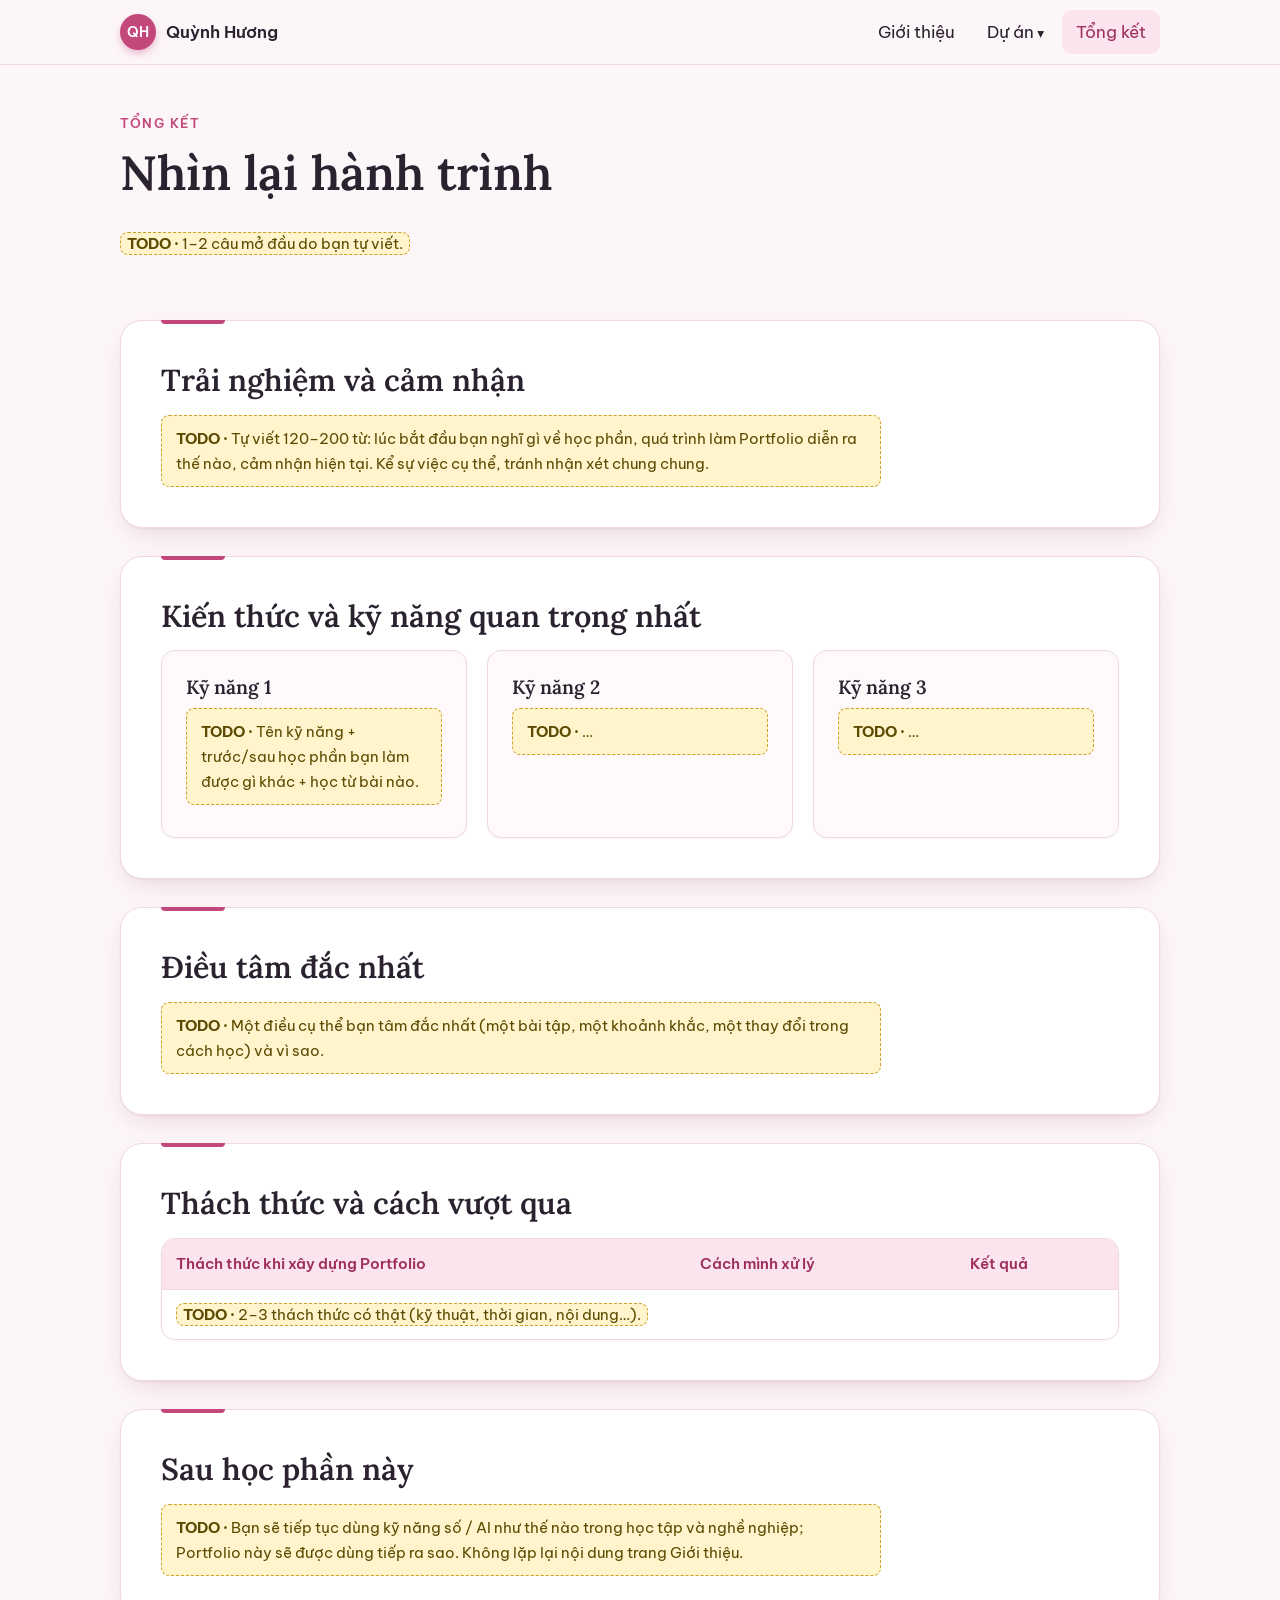
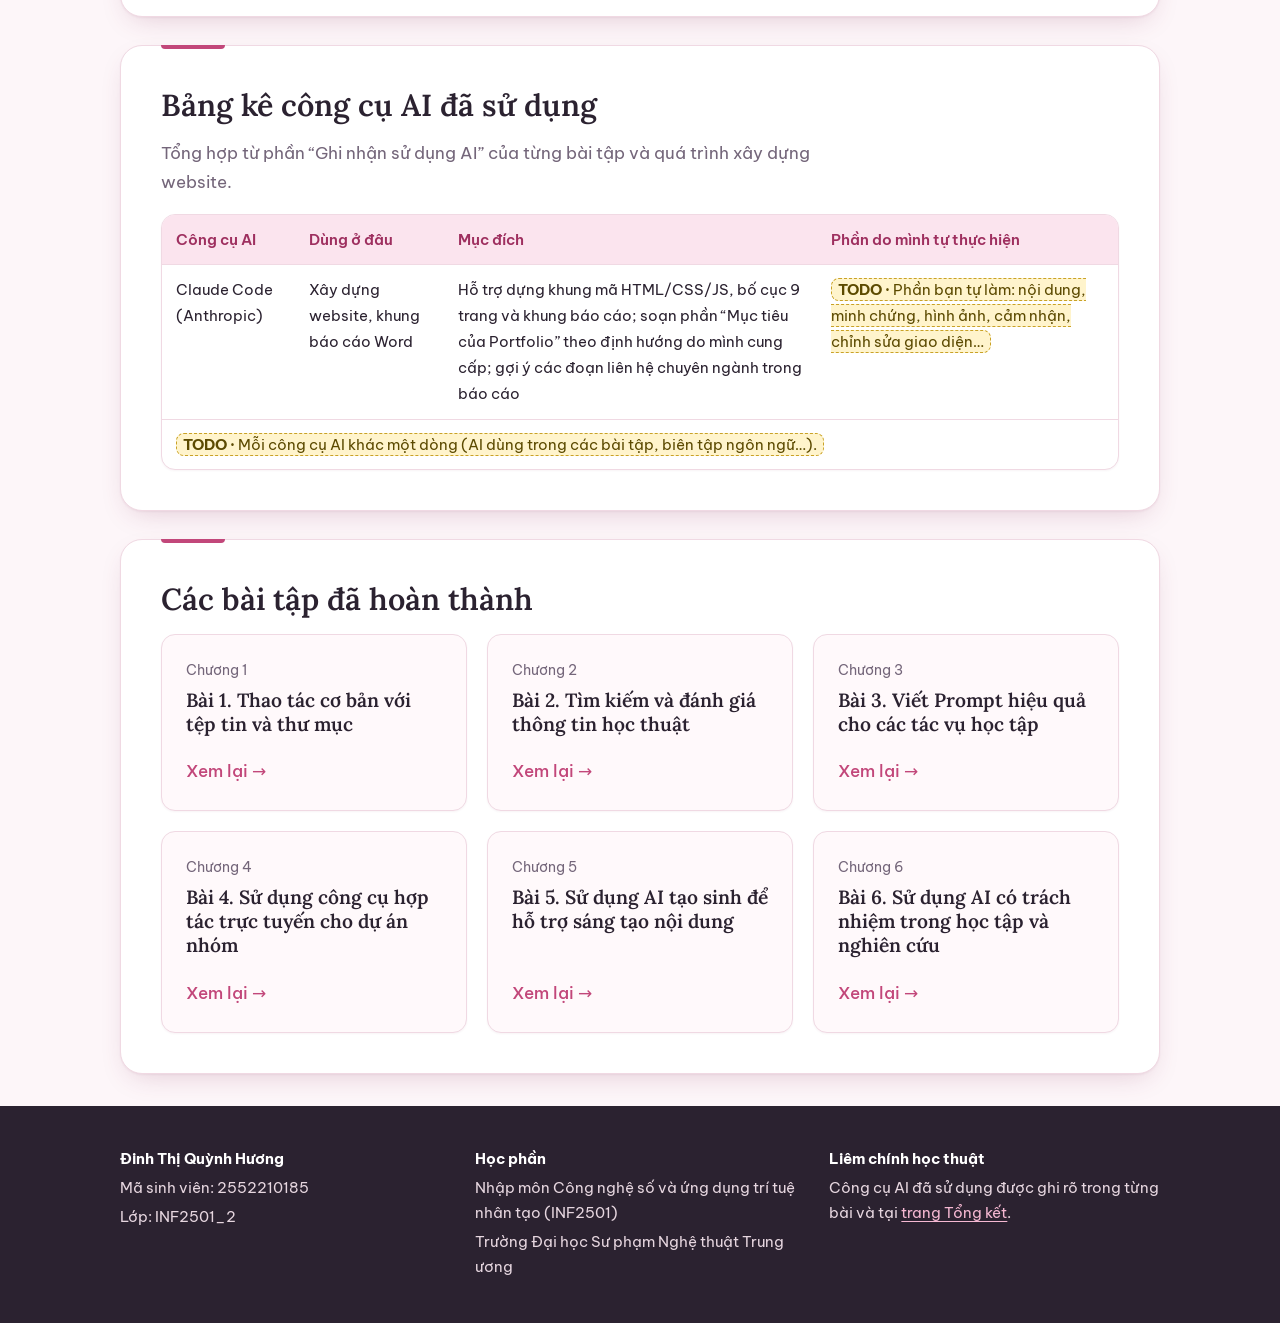
==== conclusion.html @ 2ea0c990 "Portfolio INF2501 - Đinh Thị Quỳnh Hương: khung website 9 trang Trang Giới thiệu, Dự án, 6 trang bài" ====
<!doctype html>
<html lang="vi">
<head>
  <meta charset="utf-8">
  <meta name="viewport" content="width=device-width, initial-scale=1">
  <title>Tổng kết · Quỳnh Hương</title>
  <meta name="description" content="Tổng kết quá trình xây dựng Portfolio học phần INF2501 của Quỳnh Hương.">
  <link rel="icon" href="data:image/svg+xml,%3Csvg xmlns='http://www.w3.org/2000/svg' viewBox='0 0 32 32'%3E%3Ccircle cx='16' cy='16' r='16' fill='%23c2477a'/%3E%3C/svg%3E">
  <link rel="preconnect" href="https://fonts.googleapis.com">
  <link rel="preconnect" href="https://fonts.gstatic.com" crossorigin>
  <link href="https://fonts.googleapis.com/css2?family=Be+Vietnam+Pro:wght@400;500;600&family=Lora:wght@500;600&display=swap" rel="stylesheet">
  <link rel="stylesheet" href="assets/css/style.css">
  <script src="assets/js/site.js" defer></script>
</head>
<body data-page="conclusion">
<div id="site-header"></div>

<main id="main" class="container">
  <section class="project-head reading" style="border:0">
    <p class="eyebrow">Tổng kết</p>
    <h1>Nhìn lại hành trình</h1>
    <p class="lead"><span class="todo">1–2 câu mở đầu do bạn tự viết.</span></p>
  </section>

  <!-- Đề thi: nội dung cảm nhận, tự đánh giá phải do sinh viên tự viết -->
  <section class="section reading" id="trai-nghiem">
    <h2>Trải nghiệm và cảm nhận</h2>
    <p class="todo">Tự viết 120–200 từ: lúc bắt đầu bạn nghĩ gì về học phần, quá trình làm Portfolio diễn ra thế nào, cảm nhận hiện tại. Kể sự việc cụ thể, tránh nhận xét chung chung.</p>
  </section>

  <section class="section" id="ky-nang">
    <h2>Kiến thức và kỹ năng quan trọng nhất</h2>
    <div class="grid">
      <div class="card"><h3>Kỹ năng 1</h3><p class="todo">Tên kỹ năng + trước/sau học phần bạn làm được gì khác + học từ bài nào.</p></div>
      <div class="card"><h3>Kỹ năng 2</h3><p class="todo">…</p></div>
      <div class="card"><h3>Kỹ năng 3</h3><p class="todo">…</p></div>
    </div>
  </section>

  <section class="section reading" id="tam-dac">
    <h2>Điều tâm đắc nhất</h2>
    <p class="todo">Một điều cụ thể bạn tâm đắc nhất (một bài tập, một khoảnh khắc, một thay đổi trong cách học) và vì sao.</p>
  </section>

  <section class="section" id="thach-thuc">
    <div class="reading"><h2>Thách thức và cách vượt qua</h2></div>
    <div class="table-wrap"><table>
      <thead><tr><th>Thách thức khi xây dựng Portfolio</th><th>Cách mình xử lý</th><th>Kết quả</th></tr></thead>
      <tbody><tr><td colspan="3"><span class="todo">2–3 thách thức có thật (kỹ thuật, thời gian, nội dung…).</span></td></tr></tbody>
    </table></div>
  </section>

  <section class="section reading" id="dinh-huong">
    <h2>Sau học phần này</h2>
    <p class="todo">Bạn sẽ tiếp tục dùng kỹ năng số / AI như thế nào trong học tập và nghề nghiệp; Portfolio này sẽ được dùng tiếp ra sao. Không lặp lại nội dung trang Giới thiệu.</p>
  </section>

  <section class="section" id="ai">
    <div class="reading">
      <h2>Bảng kê công cụ AI đã sử dụng</h2>
      <p class="muted">Tổng hợp từ phần “Ghi nhận sử dụng AI” của từng bài tập và quá trình xây dựng website.</p>
    </div>
    <div class="table-wrap"><table>
      <thead><tr><th>Công cụ AI</th><th>Dùng ở đâu</th><th>Mục đích</th><th>Phần do mình tự thực hiện</th></tr></thead>
      <tbody>
        <tr><td>Claude Code (Anthropic)</td><td>Xây dựng website, khung báo cáo Word</td><td>Hỗ trợ dựng khung mã HTML/CSS/JS, bố cục 9 trang và khung báo cáo; soạn phần “Mục tiêu của Portfolio” theo định hướng do mình cung cấp; gợi ý các đoạn liên hệ chuyên ngành trong báo cáo</td><td><span class="todo">Phần bạn tự làm: nội dung, minh chứng, hình ảnh, cảm nhận, chỉnh sửa giao diện…</span></td></tr>
        <tr><td colspan="4"><span class="todo">Mỗi công cụ AI khác một dòng (AI dùng trong các bài tập, biên tập ngôn ngữ…).</span></td></tr>
      </tbody>
    </table></div>
  </section>

  <section class="section" id="bai-tap">
    <div class="reading"><h2>Các bài tập đã hoàn thành</h2></div>
    <div class="grid">
      <a class="card" href="projects/bai-1.html"><span class="meta">Chương 1</span><h3>Bài 1. Thao tác cơ bản với tệp tin và thư mục</h3><span class="more">Xem lại →</span></a>
      <a class="card" href="projects/bai-2.html"><span class="meta">Chương 2</span><h3>Bài 2. Tìm kiếm và đánh giá thông tin học thuật</h3><span class="more">Xem lại →</span></a>
      <a class="card" href="projects/bai-3.html"><span class="meta">Chương 3</span><h3>Bài 3. Viết Prompt hiệu quả cho các tác vụ học tập</h3><span class="more">Xem lại →</span></a>
      <a class="card" href="projects/bai-4.html"><span class="meta">Chương 4</span><h3>Bài 4. Sử dụng công cụ hợp tác trực tuyến cho dự án nhóm</h3><span class="more">Xem lại →</span></a>
      <a class="card" href="projects/bai-5.html"><span class="meta">Chương 5</span><h3>Bài 5. Sử dụng AI tạo sinh để hỗ trợ sáng tạo nội dung</h3><span class="more">Xem lại →</span></a>
      <a class="card" href="projects/bai-6.html"><span class="meta">Chương 6</span><h3>Bài 6. Sử dụng AI có trách nhiệm trong học tập và nghiên cứu</h3><span class="more">Xem lại →</span></a>
    </div>
  </section>
</main>

<div id="site-footer"></div>
</body>
</html>
---- assets/css/style.css ----
/* Portfolio Quỳnh Hương — INF2501 */
:root {
  --paper: #fdf6f9;       /* nền hồng phấn rất nhạt */
  --surface: #ffffff;
  --tint: #fff9fb;        /* nền thẻ bên trong khối */
  --ink: #2b2230;         /* chữ chính: tím than */
  --muted: #74667a;
  --line: #f0d9e3;
  --accent: #c2477a;      /* hồng đậm — đủ tương phản trên nền trắng */
  --accent-deep: #9e2f5f;
  --accent-soft: #fbe4ee;
  --shadow: 0 1px 2px rgba(122, 38, 79, .06), 0 10px 28px -10px rgba(122, 38, 79, .22);
  --shadow-hover: 0 2px 4px rgba(122, 38, 79, .08), 0 18px 36px -12px rgba(122, 38, 79, .30);
  --radius: 14px;
  --radius-lg: 22px;
  --wrap: 1080px;
  --read: 720px;
  --serif: "Lora", Georgia, serif;
  --sans: "Be Vietnam Pro", system-ui, -apple-system, "Segoe UI", sans-serif;
}

* { box-sizing: border-box; }
html { scroll-behavior: smooth; }
body {
  margin: 0;
  background: var(--paper);
  color: var(--ink);
  font: 400 17px/1.7 var(--sans);
  -webkit-font-smoothing: antialiased;
}
img { max-width: 100%; height: auto; display: block; }
a { color: var(--accent); text-underline-offset: 3px; }
a:hover { color: var(--accent-deep); text-decoration-thickness: 2px; }
:focus-visible { outline: 2px solid var(--accent); outline-offset: 3px; border-radius: 4px; }

h1, h2, h3 { font-family: var(--serif); line-height: 1.25; font-weight: 600; margin: 0 0 .5em; }
h1 { font-size: clamp(2rem, 5vw, 3rem); }
h2 { font-size: clamp(1.45rem, 3vw, 1.9rem); }
h3 { font-size: 1.2rem; }
p { margin: 0 0 1em; }

.container { max-width: var(--wrap); margin: 0 auto; padding: 0 20px; }
.reading { max-width: var(--read); }
.skip { position: absolute; left: -999px; }
.skip:focus { left: 16px; top: 16px; background: var(--surface); padding: 8px 12px; z-index: 100; }

/* Header */
.site-header {
  position: sticky; top: 0; z-index: 50;
  background: rgba(253, 246, 249, .92);
  backdrop-filter: blur(8px);
  border-bottom: 1px solid var(--line);
}
.nav-bar { display: flex; align-items: center; justify-content: space-between; min-height: 64px; }
.brand { display: flex; align-items: center; gap: 10px; color: var(--ink); text-decoration: none; font-weight: 600; }
.brand:hover { color: var(--ink); }
.brand-mark {
  display: grid; place-items: center; width: 36px; height: 36px; border-radius: 50%;
  background: var(--accent); color: #fff; font: 600 .85rem var(--sans); letter-spacing: .5px;
  box-shadow: 0 4px 10px -2px rgba(194, 71, 122, .5);
}
.nav-toggle {
  display: none; border: 1px solid var(--line); background: var(--surface); color: var(--ink);
  border-radius: 10px; padding: 8px 14px; font: inherit; cursor: pointer; box-shadow: var(--shadow);
}
#site-nav > ul { display: flex; gap: 4px; list-style: none; margin: 0; padding: 0; }
#site-nav a { display: block; padding: 8px 14px; border-radius: 10px; color: var(--ink); text-decoration: none; }
#site-nav a:hover, #site-nav a[aria-current="page"] { background: var(--accent-soft); color: var(--accent-deep); }
.has-sub { position: relative; }
.has-sub > a::after { content: " ▾"; font-size: .8em; }
.sub {
  display: none; position: absolute; right: 0; top: 100%; min-width: 320px;
  list-style: none; margin: 0; padding: 8px; background: var(--surface);
  border: 1px solid var(--line); border-radius: var(--radius); box-shadow: var(--shadow-hover);
}
.has-sub:hover .sub, .has-sub:focus-within .sub { display: block; }
.sub a { font-size: .95rem; }
.sub small { display: block; color: var(--muted); font-size: .78rem; }

@media (max-width: 900px) {
  .nav-toggle { display: block; }
  #site-nav { display: none; position: absolute; left: 0; right: 0; top: 64px; background: var(--paper); border-bottom: 1px solid var(--line); padding: 8px 20px 16px; box-shadow: var(--shadow); }
  #site-nav.open { display: block; }
  #site-nav > ul { flex-direction: column; }
  .has-sub > a::after { content: ""; }
  .sub { display: block; position: static; box-shadow: none; border: 0; padding: 0 0 0 16px; min-width: 0; background: transparent; }
}

/* Khối nội dung: mỗi phần là một tấm có viền + đổ bóng */
main { padding-bottom: 64px; }
.section {
  margin: 28px 0; padding: 40px;
  background: var(--surface); border: 1px solid var(--line);
  border-radius: var(--radius-lg); box-shadow: var(--shadow);
  position: relative;
}
.section::before {  /* vạch hồng ở mép trên tạo điểm nhấn */
  content: ""; position: absolute; left: 40px; top: -1px; width: 64px; height: 4px;
  background: var(--accent); border-radius: 0 0 4px 4px;
}
.section.reading { max-width: none; }
.section.reading > * { max-width: var(--read); }
.section > :last-child { margin-bottom: 0; }
@media (max-width: 600px) {
  .section { padding: 28px 20px; border-radius: var(--radius); }
  .section::before { left: 20px; }
}
.eyebrow { font-size: .8rem; text-transform: uppercase; letter-spacing: 1.5px; color: var(--accent); font-weight: 600; margin-bottom: 8px; }
.lead { font-size: 1.15rem; color: var(--muted); }
.muted { color: var(--muted); }

/* Hero (About) */
.hero { display: grid; grid-template-columns: 1.4fr 1fr; gap: 56px; align-items: center; padding: 64px 0 40px; }
.avatar-wrap { position: relative; max-width: 380px; justify-self: center; width: 100%; }
.avatar-wrap::before {  /* khối hồng lệch phía sau ảnh tạo chiều sâu */
  content: ""; position: absolute; inset: 18px -18px -18px 18px;
  border-radius: 24px; background: var(--accent-soft); border: 1px solid var(--line);
}
.avatar {
  position: relative; aspect-ratio: 4 / 5; border-radius: 24px; overflow: hidden;
  background: linear-gradient(160deg, #fff, var(--accent-soft));
  border: 1px solid var(--line); box-shadow: var(--shadow-hover);
  display: grid; place-items: center; font: 600 4rem var(--serif); color: var(--accent);
}
.avatar img { width: 100%; height: 100%; object-fit: cover; }
.btn-row { display: flex; flex-wrap: wrap; gap: 12px; margin-top: 24px; }
.btn {
  display: inline-block; padding: 10px 22px; border-radius: 999px; text-decoration: none;
  border: 1px solid var(--accent); font-weight: 500; background: var(--surface); box-shadow: var(--shadow);
}
.btn.primary { background: var(--accent); color: #fff; }
.btn:hover { background: var(--accent-soft); color: var(--accent-deep); }

@media (max-width: 760px) {
  .hero { grid-template-columns: 1fr; gap: 36px; padding-top: 40px; }
  .avatar-wrap { max-width: 190px; justify-self: start; order: -1; margin-bottom: 8px; }
  .avatar { font-size: 3rem; }
}

/* Grids & cards */
.grid { display: grid; gap: 20px; grid-template-columns: repeat(auto-fit, minmax(240px, 1fr)); }
.grid.two { grid-template-columns: repeat(2, 1fr); }
@media (max-width: 640px) { .grid.two { grid-template-columns: 1fr; } }
.card {
  background: var(--tint); border: 1px solid var(--line); border-radius: var(--radius); padding: 24px;
  box-shadow: 0 1px 2px rgba(122, 38, 79, .05);
}
.card h3 { margin-top: 0; }
main > .grid .card, .card-raised { background: var(--surface); box-shadow: var(--shadow); }
a.card { color: inherit; text-decoration: none; transition: border-color .15s, transform .15s, box-shadow .15s; display: flex; flex-direction: column; }
a.card:hover { border-color: var(--accent); transform: translateY(-3px); box-shadow: var(--shadow-hover); }
.card .num { font: 600 2rem var(--serif); color: var(--accent); line-height: 1; margin-bottom: 12px; }
.card .meta { font-size: .85rem; color: var(--muted); margin-bottom: 6px; }
.card .more { margin-top: auto; padding-top: 12px; color: var(--accent); font-weight: 500; }
.card .icon { font-size: 1.6rem; line-height: 1; margin-bottom: 10px; }
.card ul { padding-left: 1.1em; margin: 0; }
.card li + li { margin-top: 6px; }

.info-list { display: grid; grid-template-columns: max-content 1fr; gap: 8px 24px; margin: 0; }
.info-list dt { color: var(--muted); }
.info-list dd { margin: 0; font-weight: 500; }
.chips { display: flex; flex-wrap: wrap; gap: 8px; list-style: none; padding: 0; margin: 0; }
.chips li { padding: 4px 14px; border-radius: 999px; background: var(--accent-soft); color: var(--accent-deep); font-size: .9rem; border: 1px solid var(--line); }

/* Ảnh sở thích */
.gallery { display: grid; gap: 16px; grid-template-columns: repeat(auto-fit, minmax(200px, 1fr)); margin-top: 24px; }
.gallery figure { margin: 0; background: var(--surface); border: 1px solid var(--line); border-radius: var(--radius); padding: 10px; box-shadow: var(--shadow); }
.gallery img { aspect-ratio: 4 / 3; object-fit: cover; border-radius: 10px; width: 100%; }
.gallery figure.todo { min-height: 180px; }

/* Project page */
.project-head { padding: 48px 0 16px; }
.breadcrumb { font-size: .9rem; color: var(--muted); margin-bottom: 16px; }
.breadcrumb a { color: var(--muted); }
.part-label {
  display: inline-grid; place-items: center; width: 34px; height: 34px; border-radius: 50%;
  background: var(--accent); color: #fff; font: 600 .9rem var(--sans); margin-right: 10px; vertical-align: middle;
  box-shadow: 0 4px 10px -2px rgba(194, 71, 122, .5);
}
.steps { counter-reset: s; list-style: none; padding: 0; }
.steps > li { counter-increment: s; position: relative; padding: 0 0 20px 48px; border-left: 2px solid var(--line); margin-left: 15px; }
.steps > li:last-child { border-left-color: transparent; }
.steps > li::before {
  content: counter(s); position: absolute; left: -16px; top: 0; width: 30px; height: 30px; border-radius: 50%;
  background: var(--surface); border: 2px solid var(--accent); color: var(--accent); display: grid; place-items: center; font-weight: 600; font-size: .85rem;
}
.callout { border: 1px solid var(--line); border-left: 4px solid var(--accent); background: var(--tint); padding: 16px 20px; border-radius: var(--radius); margin: 24px 0; }
.callout p:last-child { margin: 0; }

.table-wrap { overflow-x: auto; margin: 16px 0 24px; border: 1px solid var(--line); border-radius: var(--radius); background: var(--surface); box-shadow: 0 1px 2px rgba(122, 38, 79, .05); }
table { border-collapse: collapse; width: 100%; font-size: .95rem; }
th, td { padding: 12px 14px; text-align: left; vertical-align: top; border-bottom: 1px solid var(--line); }
th { background: var(--accent-soft); color: var(--accent-deep); font-weight: 600; white-space: nowrap; }
tr:last-child td { border-bottom: 0; }

figure { margin: 24px 0; }
figcaption { font-size: .88rem; color: var(--muted); margin-top: 8px; text-align: center; }
.compare { display: grid; grid-template-columns: 1fr 1fr; gap: 20px; }
@media (max-width: 760px) { .compare { grid-template-columns: 1fr; } }
pre, code { font-family: ui-monospace, Consolas, monospace; font-size: .9rem; }
pre { background: #2b2230; color: #fbe9f1; padding: 16px 20px; border-radius: var(--radius); overflow-x: auto; white-space: pre-wrap; }

.pager { display: grid; grid-template-columns: 1fr auto 1fr; gap: 12px; align-items: center; padding: 16px 0 0; }
.pager a { text-decoration: none; }
.pager .prev { justify-self: start; }
.pager .next { justify-self: end; text-align: right; }
.pager small { display: block; color: var(--muted); font-size: .8rem; }
@media (max-width: 600px) {
  .pager { grid-template-columns: 1fr 1fr; }
  .pager .back { grid-column: 1 / -1; grid-row: 1; justify-self: center; }
}

/* TODO markers — phải xoá hết trước khi nộp */
.todo {
  display: block; background: #fff4cc; border: 1px dashed #c9a227; color: #5c4a00;
  padding: 10px 14px; border-radius: 8px; font-size: .92rem; margin: 8px 0;
}
span.todo { display: inline; padding: 1px 6px; margin: 0; }
.todo::before { content: "TODO · "; font-weight: 700; }
figure.todo { min-height: 160px; display: grid; place-items: center; text-align: center; }

/* Footer */
.site-footer { background: #2b2230; color: #e6d6df; padding: 40px 0; font-size: .92rem; margin-top: 32px; }
.site-footer a { color: #f5b8d2; }
.footer-grid { display: grid; grid-template-columns: repeat(auto-fit, minmax(220px, 1fr)); gap: 24px; }
.site-footer strong { color: #fff; }
.site-footer p { margin: 0 0 4px; }
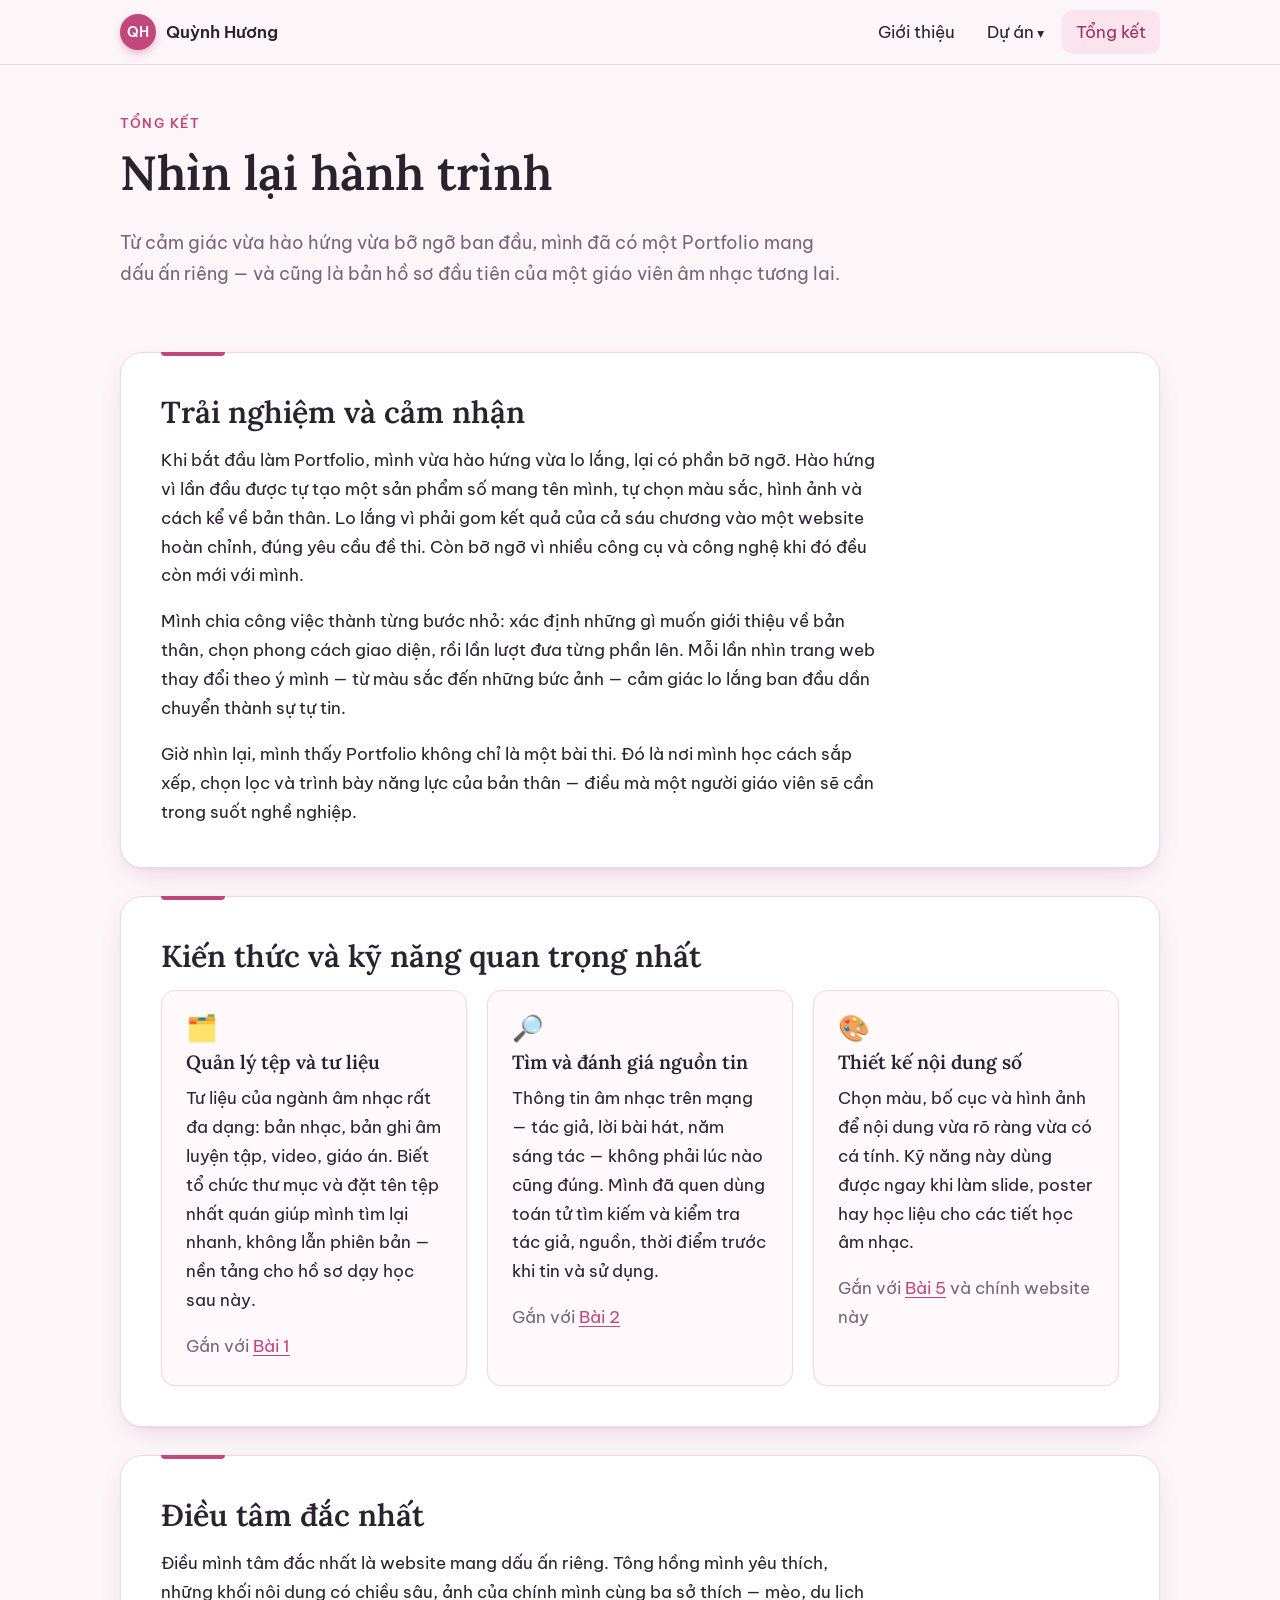
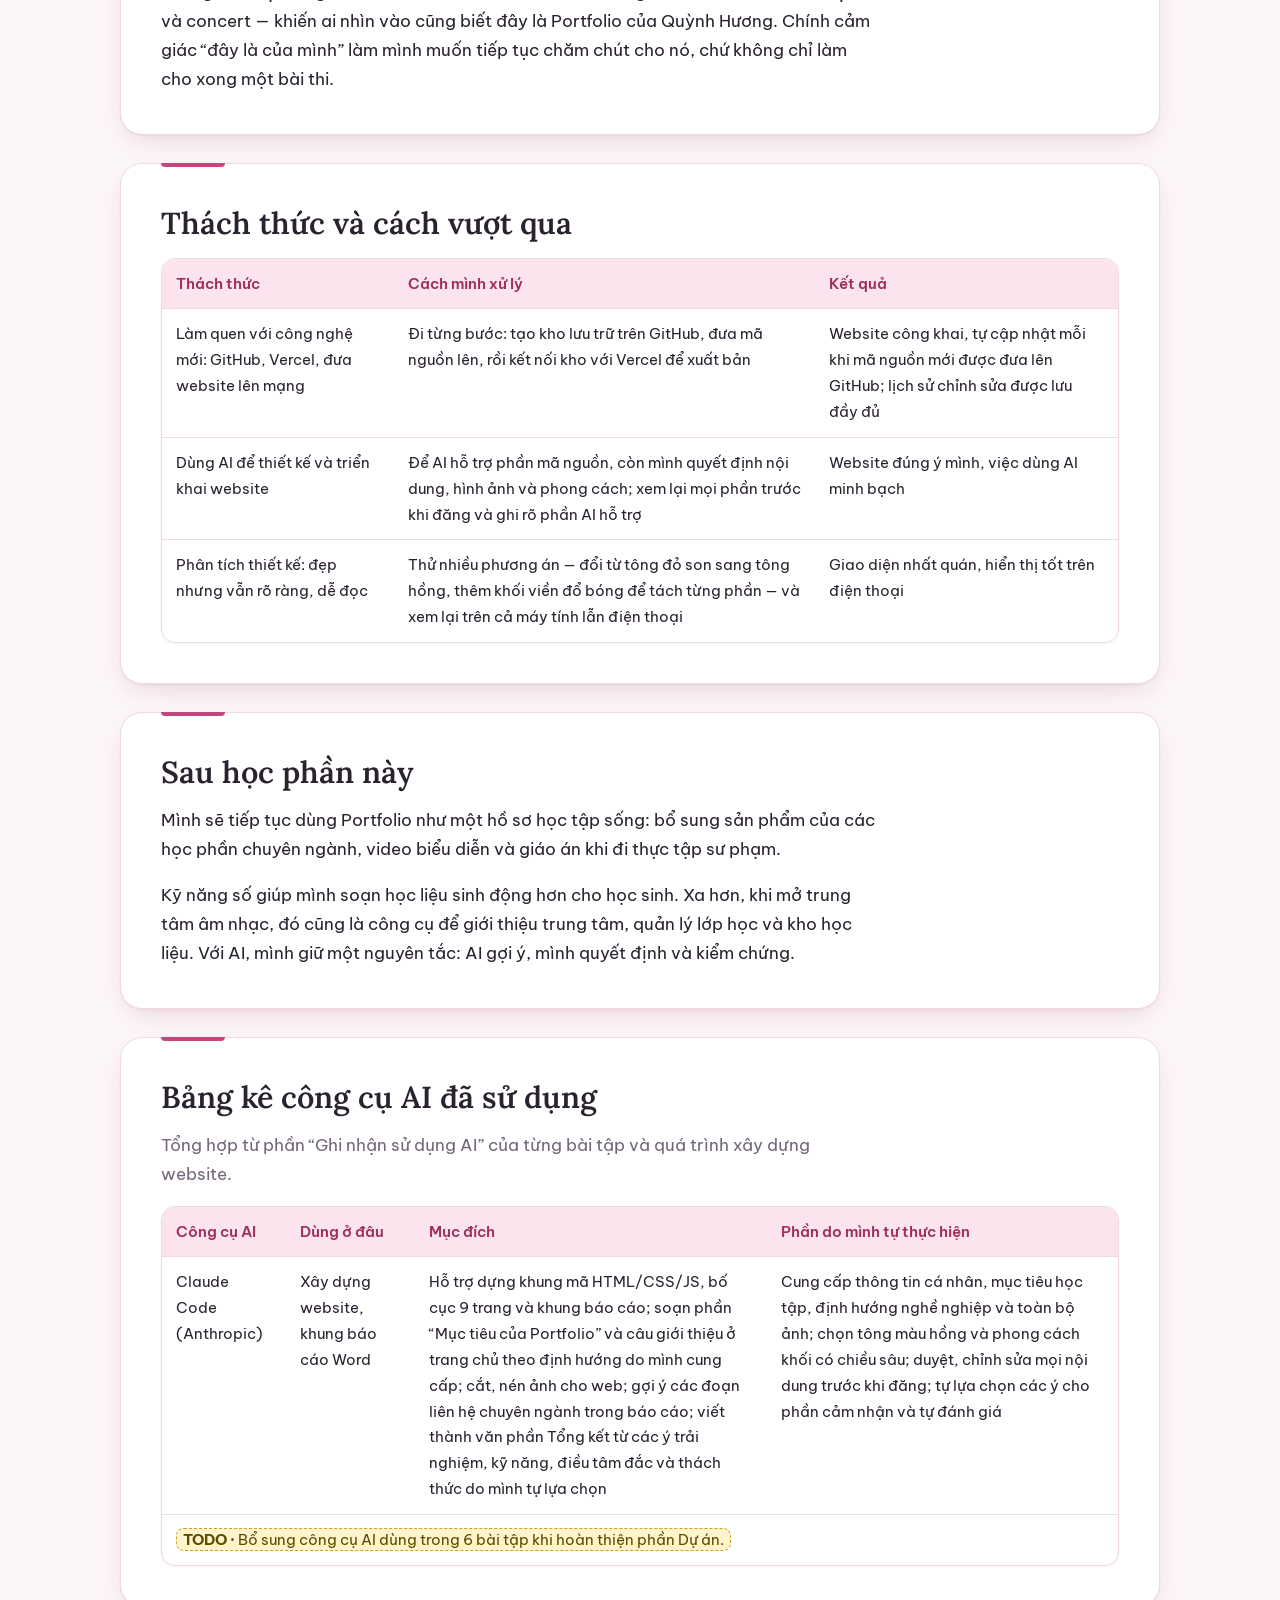
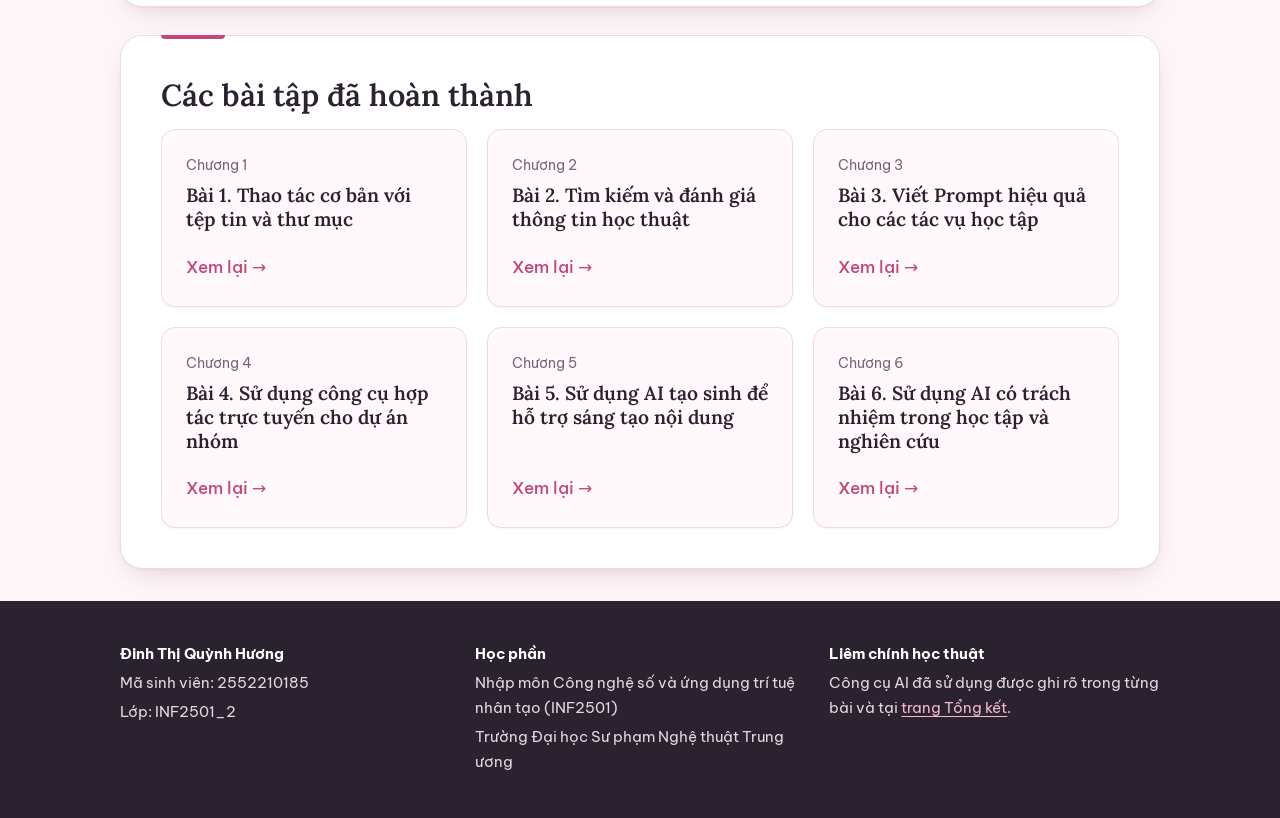
==== commit d1e7fcdd: "Hoàn thiện trang Giới thiệu và Tổng kết - Giới thiệu: ảnh đại diện, ảnh sở thích, mã SV, lớp - Tổng " ====
--- a/conclusion.html
+++ b/conclusion.html
@@ -16,43 +16,65 @@
 <div id="site-header"></div>
 
 <main id="main" class="container">
-  <section class="project-head reading" style="border:0">
+  <section class="project-head reading">
     <p class="eyebrow">Tổng kết</p>
     <h1>Nhìn lại hành trình</h1>
-    <p class="lead"><span class="todo">1–2 câu mở đầu do bạn tự viết.</span></p>
+    <p class="lead">Từ cảm giác vừa hào hứng vừa bỡ ngỡ ban đầu, mình đã có một Portfolio mang dấu ấn riêng — và cũng là bản hồ sơ đầu tiên của một giáo viên âm nhạc tương lai.</p>
   </section>
 
-  <!-- Đề thi: nội dung cảm nhận, tự đánh giá phải do sinh viên tự viết -->
+  <!-- Viết thành văn từ các ý Quỳnh Hương tự lựa chọn (trải nghiệm, kỹ năng, tâm đắc, thách thức); đã ghi nhận ở bảng công cụ AI -->
   <section class="section reading" id="trai-nghiem">
     <h2>Trải nghiệm và cảm nhận</h2>
-    <p class="todo">Tự viết 120–200 từ: lúc bắt đầu bạn nghĩ gì về học phần, quá trình làm Portfolio diễn ra thế nào, cảm nhận hiện tại. Kể sự việc cụ thể, tránh nhận xét chung chung.</p>
+    <p>Khi bắt đầu làm Portfolio, mình vừa hào hứng vừa lo lắng, lại có phần bỡ ngỡ. Hào hứng vì lần đầu được tự tạo một sản phẩm số mang tên mình, tự chọn màu sắc, hình ảnh và cách kể về bản thân. Lo lắng vì phải gom kết quả của cả sáu chương vào một website hoàn chỉnh, đúng yêu cầu đề thi. Còn bỡ ngỡ vì nhiều công cụ và công nghệ khi đó đều còn mới với mình.</p>
+    <p>Mình chia công việc thành từng bước nhỏ: xác định những gì muốn giới thiệu về bản thân, chọn phong cách giao diện, rồi lần lượt đưa từng phần lên. Mỗi lần nhìn trang web thay đổi theo ý mình — từ màu sắc đến những bức ảnh — cảm giác lo lắng ban đầu dần chuyển thành sự tự tin.</p>
+    <p>Giờ nhìn lại, mình thấy Portfolio không chỉ là một bài thi. Đó là nơi mình học cách sắp xếp, chọn lọc và trình bày năng lực của bản thân — điều mà một người giáo viên sẽ cần trong suốt nghề nghiệp.</p>
   </section>
 
   <section class="section" id="ky-nang">
     <h2>Kiến thức và kỹ năng quan trọng nhất</h2>
     <div class="grid">
-      <div class="card"><h3>Kỹ năng 1</h3><p class="todo">Tên kỹ năng + trước/sau học phần bạn làm được gì khác + học từ bài nào.</p></div>
-      <div class="card"><h3>Kỹ năng 2</h3><p class="todo">…</p></div>
-      <div class="card"><h3>Kỹ năng 3</h3><p class="todo">…</p></div>
+      <div class="card">
+        <div class="icon">🗂️</div>
+        <h3>Quản lý tệp và tư liệu</h3>
+        <p>Tư liệu của ngành âm nhạc rất đa dạng: bản nhạc, bản ghi âm luyện tập, video, giáo án. Biết tổ chức thư mục và đặt tên tệp nhất quán giúp mình tìm lại nhanh, không lẫn phiên bản — nền tảng cho hồ sơ dạy học sau này.</p>
+        <p class="muted" style="margin:0">Gắn với <a href="projects/bai-1.html">Bài 1</a></p>
+      </div>
+      <div class="card">
+        <div class="icon">🔎</div>
+        <h3>Tìm và đánh giá nguồn tin</h3>
+        <p>Thông tin âm nhạc trên mạng — tác giả, lời bài hát, năm sáng tác — không phải lúc nào cũng đúng. Mình đã quen dùng toán tử tìm kiếm và kiểm tra tác giả, nguồn, thời điểm trước khi tin và sử dụng.</p>
+        <p class="muted" style="margin:0">Gắn với <a href="projects/bai-2.html">Bài 2</a></p>
+      </div>
+      <div class="card">
+        <div class="icon">🎨</div>
+        <h3>Thiết kế nội dung số</h3>
+        <p>Chọn màu, bố cục và hình ảnh để nội dung vừa rõ ràng vừa có cá tính. Kỹ năng này dùng được ngay khi làm slide, poster hay học liệu cho các tiết học âm nhạc.</p>
+        <p class="muted" style="margin:0">Gắn với <a href="projects/bai-5.html">Bài 5</a> và chính website này</p>
+      </div>
     </div>
   </section>
 
   <section class="section reading" id="tam-dac">
     <h2>Điều tâm đắc nhất</h2>
-    <p class="todo">Một điều cụ thể bạn tâm đắc nhất (một bài tập, một khoảnh khắc, một thay đổi trong cách học) và vì sao.</p>
+    <p>Điều mình tâm đắc nhất là website mang dấu ấn riêng. Tông hồng mình yêu thích, những khối nội dung có chiều sâu, ảnh của chính mình cùng ba sở thích — mèo, du lịch và concert — khiến ai nhìn vào cũng biết đây là Portfolio của Quỳnh Hương. Chính cảm giác “đây là của mình” làm mình muốn tiếp tục chăm chút cho nó, chứ không chỉ làm cho xong một bài thi.</p>
   </section>
 
   <section class="section" id="thach-thuc">
     <div class="reading"><h2>Thách thức và cách vượt qua</h2></div>
     <div class="table-wrap"><table>
-      <thead><tr><th>Thách thức khi xây dựng Portfolio</th><th>Cách mình xử lý</th><th>Kết quả</th></tr></thead>
-      <tbody><tr><td colspan="3"><span class="todo">2–3 thách thức có thật (kỹ thuật, thời gian, nội dung…).</span></td></tr></tbody>
+      <thead><tr><th>Thách thức</th><th>Cách mình xử lý</th><th>Kết quả</th></tr></thead>
+      <tbody>
+        <tr><td>Làm quen với công nghệ mới: GitHub, Vercel, đưa website lên mạng</td><td>Đi từng bước: tạo kho lưu trữ trên GitHub, đưa mã nguồn lên, rồi kết nối kho với Vercel để xuất bản</td><td>Website công khai, tự cập nhật mỗi khi mã nguồn mới được đưa lên GitHub; lịch sử chỉnh sửa được lưu đầy đủ</td></tr>
+        <tr><td>Dùng AI để thiết kế và triển khai website</td><td>Để AI hỗ trợ phần mã nguồn, còn mình quyết định nội dung, hình ảnh và phong cách; xem lại mọi phần trước khi đăng và ghi rõ phần AI hỗ trợ</td><td>Website đúng ý mình, việc dùng AI minh bạch</td></tr>
+        <tr><td>Phân tích thiết kế: đẹp nhưng vẫn rõ ràng, dễ đọc</td><td>Thử nhiều phương án — đổi từ tông đỏ son sang tông hồng, thêm khối viền đổ bóng để tách từng phần — và xem lại trên cả máy tính lẫn điện thoại</td><td>Giao diện nhất quán, hiển thị tốt trên điện thoại</td></tr>
+      </tbody>
     </table></div>
   </section>
 
   <section class="section reading" id="dinh-huong">
     <h2>Sau học phần này</h2>
-    <p class="todo">Bạn sẽ tiếp tục dùng kỹ năng số / AI như thế nào trong học tập và nghề nghiệp; Portfolio này sẽ được dùng tiếp ra sao. Không lặp lại nội dung trang Giới thiệu.</p>
+    <p>Mình sẽ tiếp tục dùng Portfolio như một hồ sơ học tập sống: bổ sung sản phẩm của các học phần chuyên ngành, video biểu diễn và giáo án khi đi thực tập sư phạm.</p>
+    <p>Kỹ năng số giúp mình soạn học liệu sinh động hơn cho học sinh. Xa hơn, khi mở trung tâm âm nhạc, đó cũng là công cụ để giới thiệu trung tâm, quản lý lớp học và kho học liệu. Với AI, mình giữ một nguyên tắc: AI gợi ý, mình quyết định và kiểm chứng.</p>
   </section>
 
   <section class="section" id="ai">
@@ -63,8 +85,8 @@
     <div class="table-wrap"><table>
       <thead><tr><th>Công cụ AI</th><th>Dùng ở đâu</th><th>Mục đích</th><th>Phần do mình tự thực hiện</th></tr></thead>
       <tbody>
-        <tr><td>Claude Code (Anthropic)</td><td>Xây dựng website, khung báo cáo Word</td><td>Hỗ trợ dựng khung mã HTML/CSS/JS, bố cục 9 trang và khung báo cáo; soạn phần “Mục tiêu của Portfolio” theo định hướng do mình cung cấp; gợi ý các đoạn liên hệ chuyên ngành trong báo cáo</td><td><span class="todo">Phần bạn tự làm: nội dung, minh chứng, hình ảnh, cảm nhận, chỉnh sửa giao diện…</span></td></tr>
-        <tr><td colspan="4"><span class="todo">Mỗi công cụ AI khác một dòng (AI dùng trong các bài tập, biên tập ngôn ngữ…).</span></td></tr>
+        <tr><td>Claude Code (Anthropic)</td><td>Xây dựng website, khung báo cáo Word</td><td>Hỗ trợ dựng khung mã HTML/CSS/JS, bố cục 9 trang và khung báo cáo; soạn phần “Mục tiêu của Portfolio” và câu giới thiệu ở trang chủ theo định hướng do mình cung cấp; cắt, nén ảnh cho web; gợi ý các đoạn liên hệ chuyên ngành trong báo cáo; viết thành văn phần Tổng kết từ các ý trải nghiệm, kỹ năng, điều tâm đắc và thách thức do mình tự lựa chọn</td><td>Cung cấp thông tin cá nhân, mục tiêu học tập, định hướng nghề nghiệp và toàn bộ ảnh; chọn tông màu hồng và phong cách khối có chiều sâu; duyệt, chỉnh sửa mọi nội dung trước khi đăng; tự lựa chọn các ý cho phần cảm nhận và tự đánh giá</td></tr>
+        <tr><td colspan="4"><span class="todo">Bổ sung công cụ AI dùng trong 6 bài tập khi hoàn thiện phần Dự án.</span></td></tr>
       </tbody>
     </table></div>
   </section>
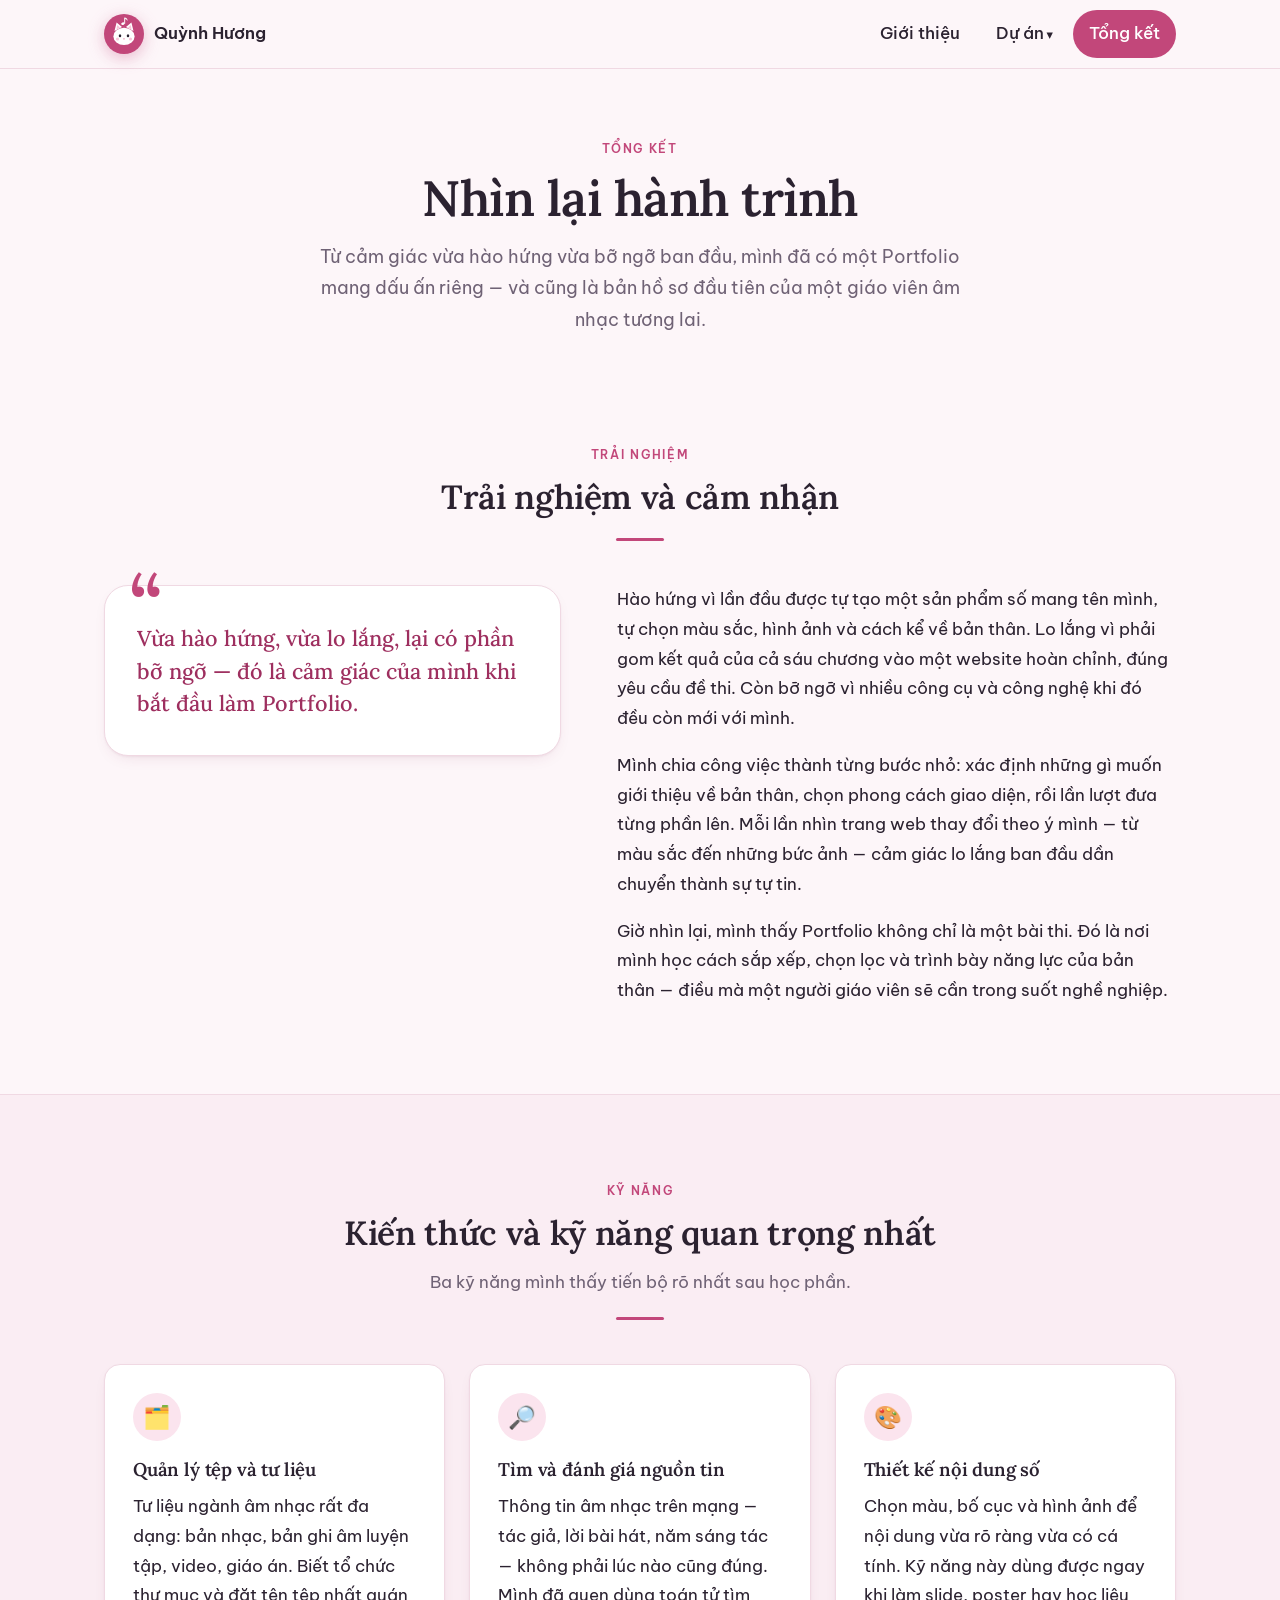
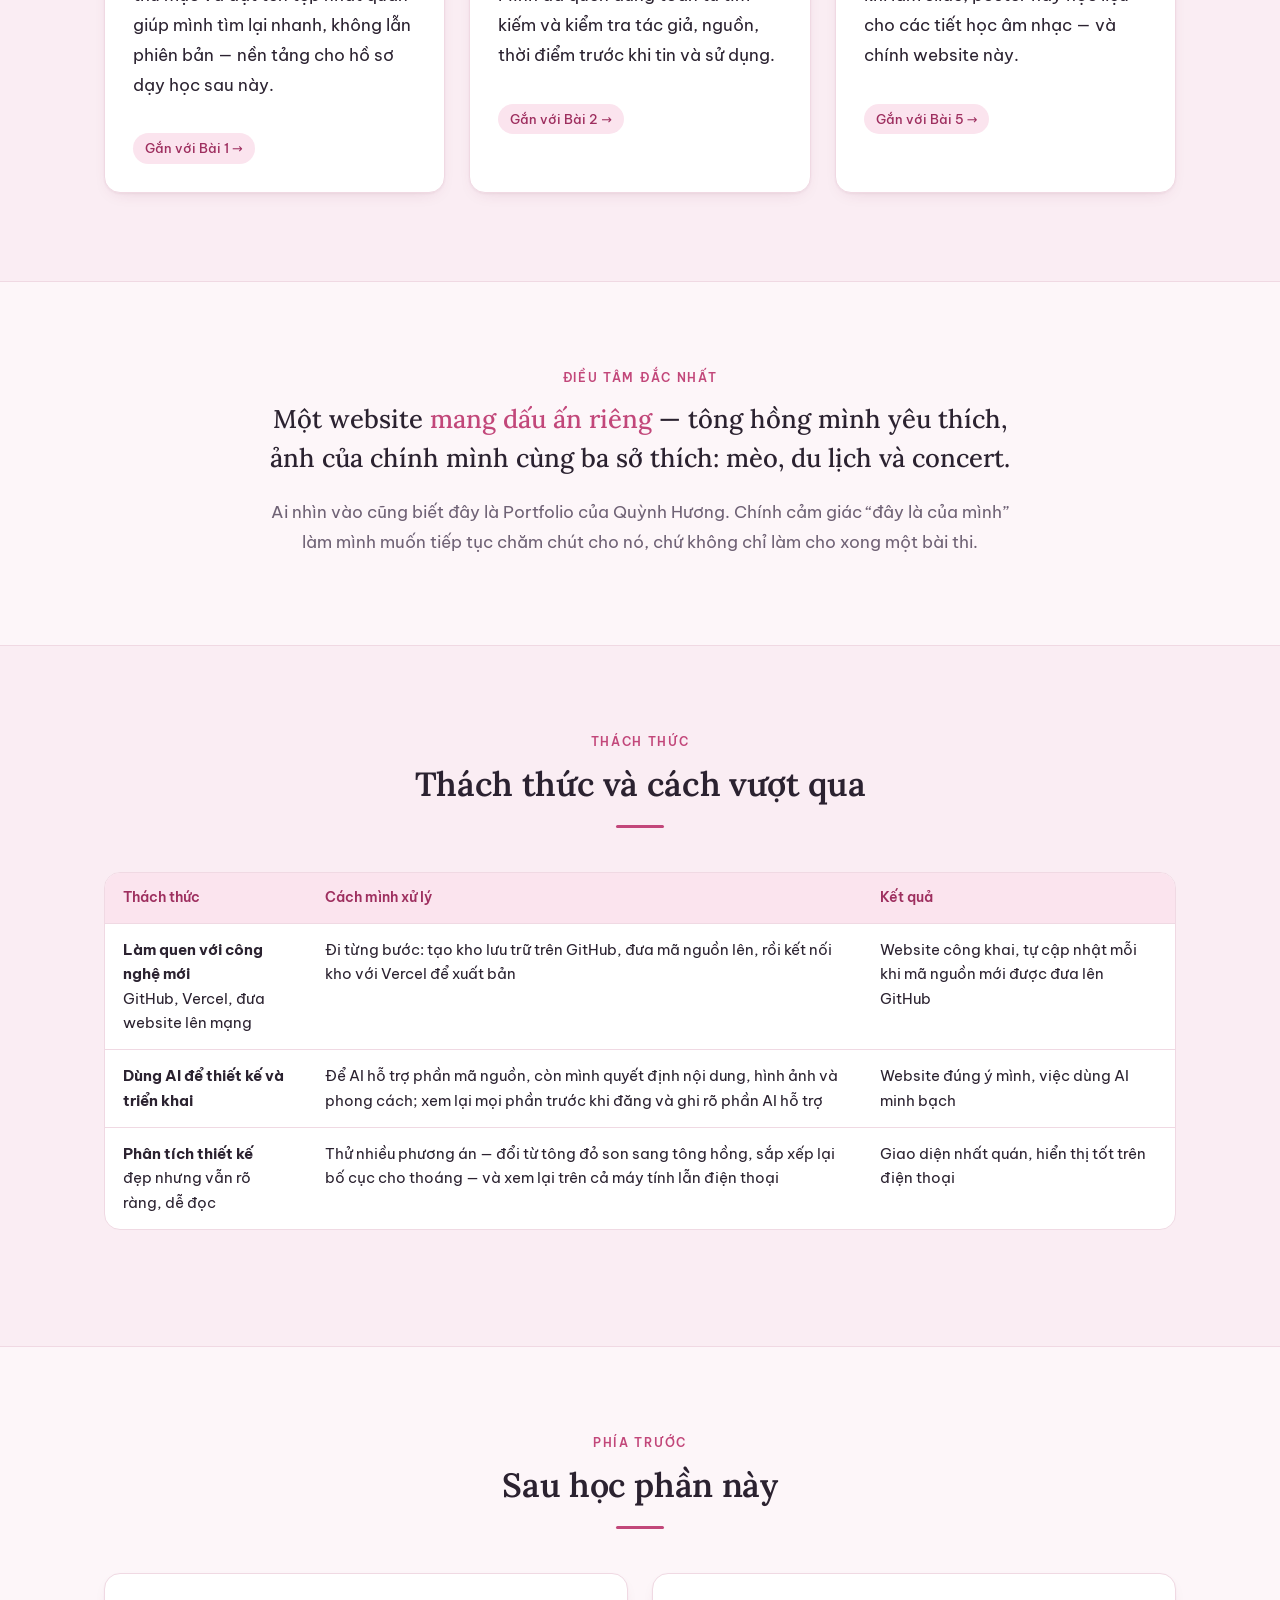
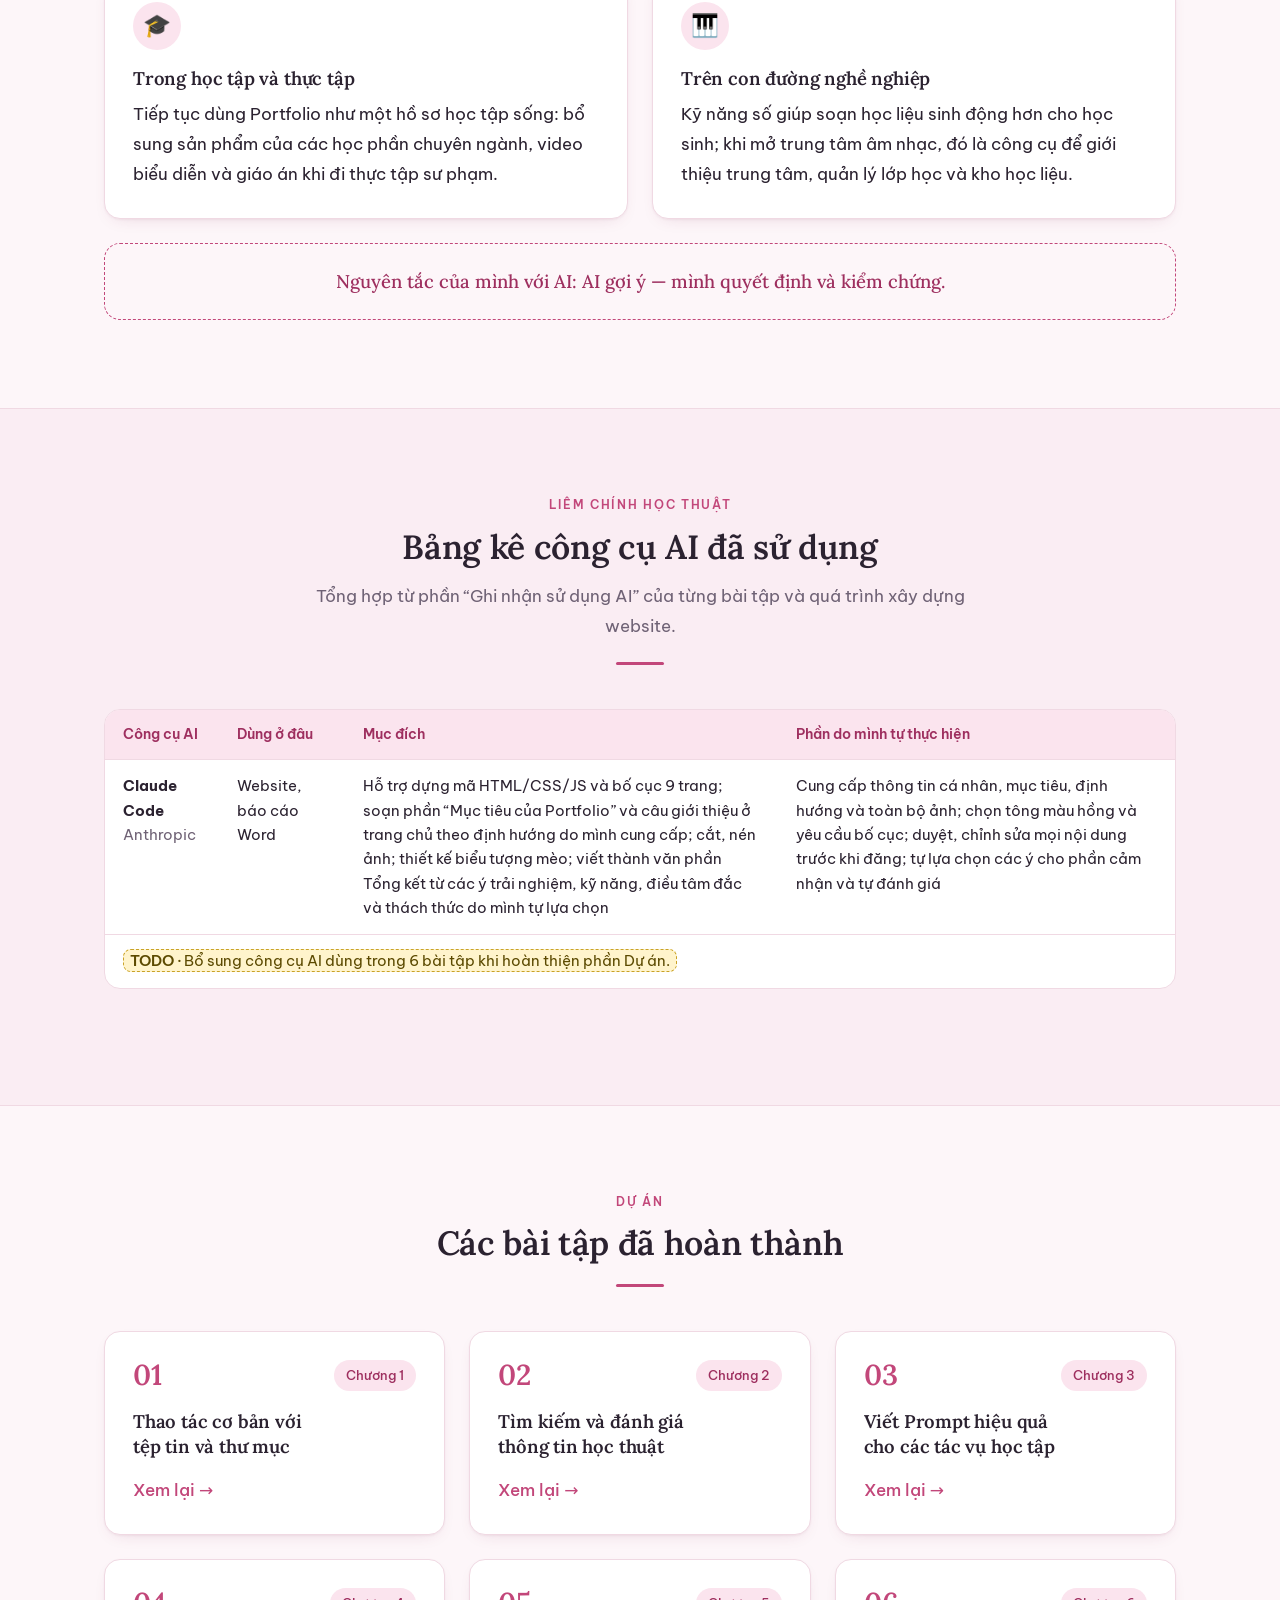
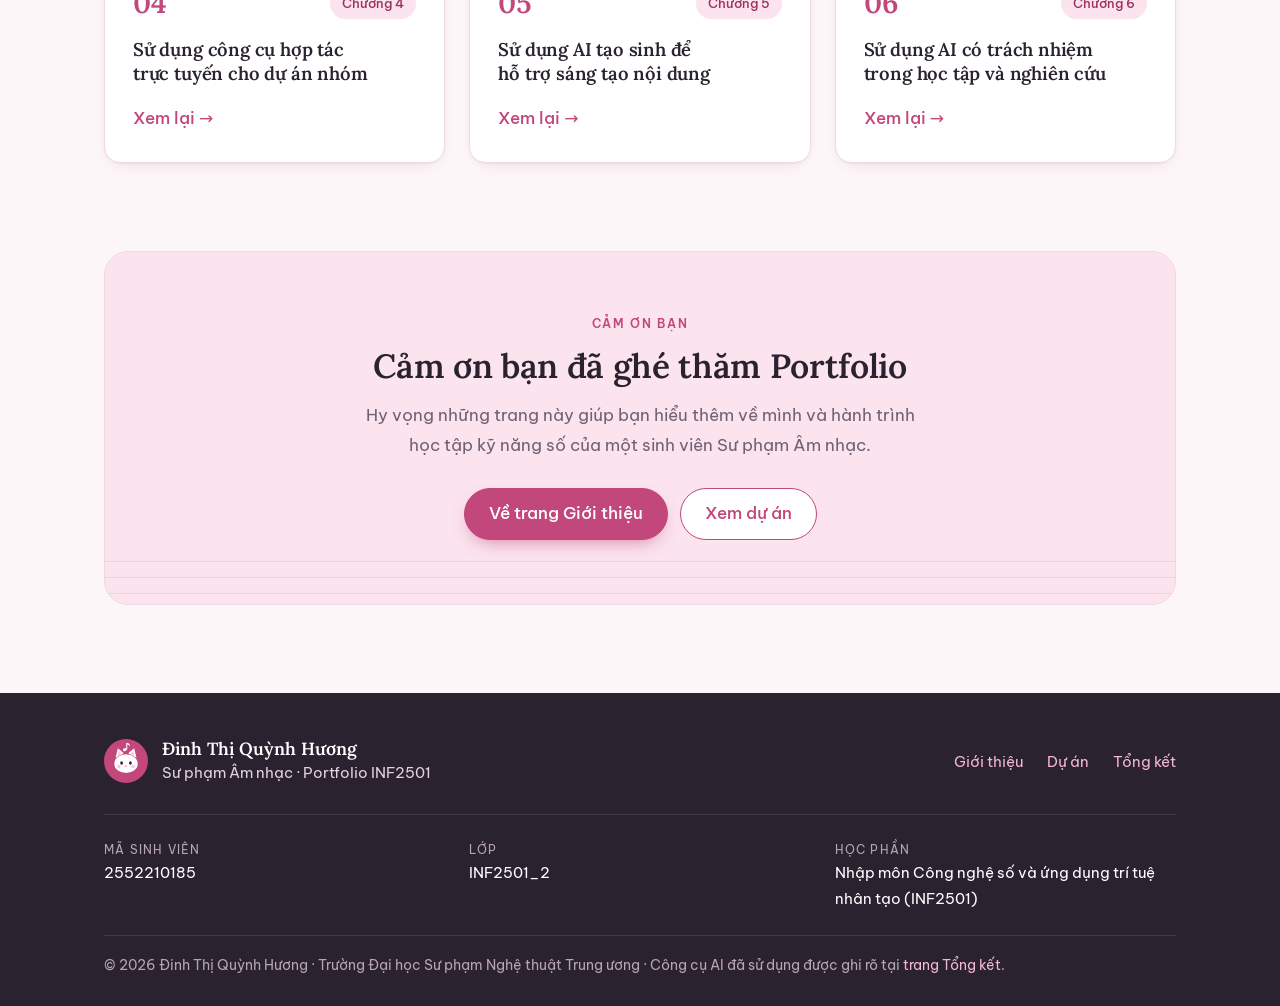
==== commit e749753b: "Làm lại bố cục và typography, thêm logo mèo - Thang chữ thống nhất, tiêu đề phần căn giữa, dải nền x" ====
--- a/conclusion.html
+++ b/conclusion.html
@@ -5,7 +5,7 @@
   <meta name="viewport" content="width=device-width, initial-scale=1">
   <title>Tổng kết · Quỳnh Hương</title>
   <meta name="description" content="Tổng kết quá trình xây dựng Portfolio học phần INF2501 của Quỳnh Hương.">
-  <link rel="icon" href="data:image/svg+xml,%3Csvg xmlns='http://www.w3.org/2000/svg' viewBox='0 0 32 32'%3E%3Ccircle cx='16' cy='16' r='16' fill='%23c2477a'/%3E%3C/svg%3E">
+  <link rel="icon" href="assets/img/logo.svg" type="image/svg+xml">
   <link rel="preconnect" href="https://fonts.googleapis.com">
   <link rel="preconnect" href="https://fonts.gstatic.com" crossorigin>
   <link href="https://fonts.googleapis.com/css2?family=Be+Vietnam+Pro:wght@400;500;600&family=Lora:wght@500;600&display=swap" rel="stylesheet">
@@ -15,91 +15,152 @@
 <body data-page="conclusion">
 <div id="site-header"></div>
 
-<main id="main" class="container">
-  <section class="project-head reading">
-    <p class="eyebrow">Tổng kết</p>
+<main id="main">
+  <header class="page-head container">
+    <span class="eyebrow">Tổng kết</span>
     <h1>Nhìn lại hành trình</h1>
     <p class="lead">Từ cảm giác vừa hào hứng vừa bỡ ngỡ ban đầu, mình đã có một Portfolio mang dấu ấn riêng — và cũng là bản hồ sơ đầu tiên của một giáo viên âm nhạc tương lai.</p>
-  </section>
+  </header>
 
   <!-- Viết thành văn từ các ý Quỳnh Hương tự lựa chọn (trải nghiệm, kỹ năng, tâm đắc, thách thức); đã ghi nhận ở bảng công cụ AI -->
-  <section class="section reading" id="trai-nghiem">
-    <h2>Trải nghiệm và cảm nhận</h2>
-    <p>Khi bắt đầu làm Portfolio, mình vừa hào hứng vừa lo lắng, lại có phần bỡ ngỡ. Hào hứng vì lần đầu được tự tạo một sản phẩm số mang tên mình, tự chọn màu sắc, hình ảnh và cách kể về bản thân. Lo lắng vì phải gom kết quả của cả sáu chương vào một website hoàn chỉnh, đúng yêu cầu đề thi. Còn bỡ ngỡ vì nhiều công cụ và công nghệ khi đó đều còn mới với mình.</p>
-    <p>Mình chia công việc thành từng bước nhỏ: xác định những gì muốn giới thiệu về bản thân, chọn phong cách giao diện, rồi lần lượt đưa từng phần lên. Mỗi lần nhìn trang web thay đổi theo ý mình — từ màu sắc đến những bức ảnh — cảm giác lo lắng ban đầu dần chuyển thành sự tự tin.</p>
-    <p>Giờ nhìn lại, mình thấy Portfolio không chỉ là một bài thi. Đó là nơi mình học cách sắp xếp, chọn lọc và trình bày năng lực của bản thân — điều mà một người giáo viên sẽ cần trong suốt nghề nghiệp.</p>
-  </section>
-
-  <section class="section" id="ky-nang">
-    <h2>Kiến thức và kỹ năng quan trọng nhất</h2>
-    <div class="grid">
-      <div class="card">
-        <div class="icon">🗂️</div>
-        <h3>Quản lý tệp và tư liệu</h3>
-        <p>Tư liệu của ngành âm nhạc rất đa dạng: bản nhạc, bản ghi âm luyện tập, video, giáo án. Biết tổ chức thư mục và đặt tên tệp nhất quán giúp mình tìm lại nhanh, không lẫn phiên bản — nền tảng cho hồ sơ dạy học sau này.</p>
-        <p class="muted" style="margin:0">Gắn với <a href="projects/bai-1.html">Bài 1</a></p>
+  <section class="section" id="trai-nghiem">
+    <div class="container">
+      <div class="section-head">
+        <span class="eyebrow">Trải nghiệm</span>
+        <h2>Trải nghiệm và cảm nhận</h2>
       </div>
-      <div class="card">
-        <div class="icon">🔎</div>
-        <h3>Tìm và đánh giá nguồn tin</h3>
-        <p>Thông tin âm nhạc trên mạng — tác giả, lời bài hát, năm sáng tác — không phải lúc nào cũng đúng. Mình đã quen dùng toán tử tìm kiếm và kiểm tra tác giả, nguồn, thời điểm trước khi tin và sử dụng.</p>
-        <p class="muted" style="margin:0">Gắn với <a href="projects/bai-2.html">Bài 2</a></p>
-      </div>
-      <div class="card">
-        <div class="icon">🎨</div>
-        <h3>Thiết kế nội dung số</h3>
-        <p>Chọn màu, bố cục và hình ảnh để nội dung vừa rõ ràng vừa có cá tính. Kỹ năng này dùng được ngay khi làm slide, poster hay học liệu cho các tiết học âm nhạc.</p>
-        <p class="muted" style="margin:0">Gắn với <a href="projects/bai-5.html">Bài 5</a> và chính website này</p>
+      <div class="story">
+        <blockquote class="pull-quote">Vừa hào hứng, vừa lo lắng, lại có phần bỡ ngỡ — đó là cảm giác của mình khi bắt đầu làm Portfolio.</blockquote>
+        <div class="prose">
+          <p>Hào hứng vì lần đầu được tự tạo một sản phẩm số mang tên mình, tự chọn màu sắc, hình ảnh và cách kể về bản thân. Lo lắng vì phải gom kết quả của cả sáu chương vào một website hoàn chỉnh, đúng yêu cầu đề thi. Còn bỡ ngỡ vì nhiều công cụ và công nghệ khi đó đều còn mới với mình.</p>
+          <p>Mình chia công việc thành từng bước nhỏ: xác định những gì muốn giới thiệu về bản thân, chọn phong cách giao diện, rồi lần lượt đưa từng phần lên. Mỗi lần nhìn trang web thay đổi theo ý mình — từ màu sắc đến những bức ảnh — cảm giác lo lắng ban đầu dần chuyển thành sự tự tin.</p>
+          <p>Giờ nhìn lại, mình thấy Portfolio không chỉ là một bài thi. Đó là nơi mình học cách sắp xếp, chọn lọc và trình bày năng lực của bản thân — điều mà một người giáo viên sẽ cần trong suốt nghề nghiệp.</p>
+        </div>
       </div>
     </div>
   </section>
 
-  <section class="section reading" id="tam-dac">
-    <h2>Điều tâm đắc nhất</h2>
-    <p>Điều mình tâm đắc nhất là website mang dấu ấn riêng. Tông hồng mình yêu thích, những khối nội dung có chiều sâu, ảnh của chính mình cùng ba sở thích — mèo, du lịch và concert — khiến ai nhìn vào cũng biết đây là Portfolio của Quỳnh Hương. Chính cảm giác “đây là của mình” làm mình muốn tiếp tục chăm chút cho nó, chứ không chỉ làm cho xong một bài thi.</p>
+  <section class="section band" id="ky-nang">
+    <div class="container">
+      <div class="section-head">
+        <span class="eyebrow">Kỹ năng</span>
+        <h2>Kiến thức và kỹ năng quan trọng nhất</h2>
+        <p>Ba kỹ năng mình thấy tiến bộ rõ nhất sau học phần.</p>
+      </div>
+      <div class="grid cols-3">
+        <div class="card skill">
+          <span class="icon-dot">🗂️</span>
+          <h3>Quản lý tệp và tư liệu</h3>
+          <p>Tư liệu ngành âm nhạc rất đa dạng: bản nhạc, bản ghi âm luyện tập, video, giáo án. Biết tổ chức thư mục và đặt tên tệp nhất quán giúp mình tìm lại nhanh, không lẫn phiên bản — nền tảng cho hồ sơ dạy học sau này.</p>
+          <a class="chip" href="projects/bai-1.html">Gắn với Bài 1 →</a>
+        </div>
+        <div class="card skill">
+          <span class="icon-dot">🔎</span>
+          <h3>Tìm và đánh giá nguồn tin</h3>
+          <p>Thông tin âm nhạc trên mạng — tác giả, lời bài hát, năm sáng tác — không phải lúc nào cũng đúng. Mình đã quen dùng toán tử tìm kiếm và kiểm tra tác giả, nguồn, thời điểm trước khi tin và sử dụng.</p>
+          <a class="chip" href="projects/bai-2.html">Gắn với Bài 2 →</a>
+        </div>
+        <div class="card skill">
+          <span class="icon-dot">🎨</span>
+          <h3>Thiết kế nội dung số</h3>
+          <p>Chọn màu, bố cục và hình ảnh để nội dung vừa rõ ràng vừa có cá tính. Kỹ năng này dùng được ngay khi làm slide, poster hay học liệu cho các tiết học âm nhạc — và chính website này.</p>
+          <a class="chip" href="projects/bai-5.html">Gắn với Bài 5 →</a>
+        </div>
+      </div>
+    </div>
   </section>
 
-  <section class="section" id="thach-thuc">
-    <div class="reading"><h2>Thách thức và cách vượt qua</h2></div>
-    <div class="table-wrap"><table>
-      <thead><tr><th>Thách thức</th><th>Cách mình xử lý</th><th>Kết quả</th></tr></thead>
-      <tbody>
-        <tr><td>Làm quen với công nghệ mới: GitHub, Vercel, đưa website lên mạng</td><td>Đi từng bước: tạo kho lưu trữ trên GitHub, đưa mã nguồn lên, rồi kết nối kho với Vercel để xuất bản</td><td>Website công khai, tự cập nhật mỗi khi mã nguồn mới được đưa lên GitHub; lịch sử chỉnh sửa được lưu đầy đủ</td></tr>
-        <tr><td>Dùng AI để thiết kế và triển khai website</td><td>Để AI hỗ trợ phần mã nguồn, còn mình quyết định nội dung, hình ảnh và phong cách; xem lại mọi phần trước khi đăng và ghi rõ phần AI hỗ trợ</td><td>Website đúng ý mình, việc dùng AI minh bạch</td></tr>
-        <tr><td>Phân tích thiết kế: đẹp nhưng vẫn rõ ràng, dễ đọc</td><td>Thử nhiều phương án — đổi từ tông đỏ son sang tông hồng, thêm khối viền đổ bóng để tách từng phần — và xem lại trên cả máy tính lẫn điện thoại</td><td>Giao diện nhất quán, hiển thị tốt trên điện thoại</td></tr>
-      </tbody>
-    </table></div>
+  <section class="section" id="tam-dac">
+    <div class="container">
+      <div class="highlight">
+        <span class="eyebrow">Điều tâm đắc nhất</span>
+        <blockquote>Một website <em>mang dấu ấn riêng</em> — tông hồng mình yêu thích, ảnh của chính mình cùng ba sở thích: mèo, du lịch và concert.</blockquote>
+        <p>Ai nhìn vào cũng biết đây là Portfolio của Quỳnh Hương. Chính cảm giác “đây là của mình” làm mình muốn tiếp tục chăm chút cho nó, chứ không chỉ làm cho xong một bài thi.</p>
+      </div>
+    </div>
   </section>
 
-  <section class="section reading" id="dinh-huong">
-    <h2>Sau học phần này</h2>
-    <p>Mình sẽ tiếp tục dùng Portfolio như một hồ sơ học tập sống: bổ sung sản phẩm của các học phần chuyên ngành, video biểu diễn và giáo án khi đi thực tập sư phạm.</p>
-    <p>Kỹ năng số giúp mình soạn học liệu sinh động hơn cho học sinh. Xa hơn, khi mở trung tâm âm nhạc, đó cũng là công cụ để giới thiệu trung tâm, quản lý lớp học và kho học liệu. Với AI, mình giữ một nguyên tắc: AI gợi ý, mình quyết định và kiểm chứng.</p>
+  <section class="section band" id="thach-thuc">
+    <div class="container">
+      <div class="section-head">
+        <span class="eyebrow">Thách thức</span>
+        <h2>Thách thức và cách vượt qua</h2>
+      </div>
+      <div class="table-wrap table-stack"><table>
+        <thead><tr><th>Thách thức</th><th>Cách mình xử lý</th><th>Kết quả</th></tr></thead>
+        <tbody>
+          <tr><td data-label="Thách thức"><strong>Làm quen với công nghệ mới</strong><br>GitHub, Vercel, đưa website lên mạng</td><td data-label="Cách xử lý">Đi từng bước: tạo kho lưu trữ trên GitHub, đưa mã nguồn lên, rồi kết nối kho với Vercel để xuất bản</td><td data-label="Kết quả">Website công khai, tự cập nhật mỗi khi mã nguồn mới được đưa lên GitHub</td></tr>
+          <tr><td data-label="Thách thức"><strong>Dùng AI để thiết kế và triển khai</strong></td><td data-label="Cách xử lý">Để AI hỗ trợ phần mã nguồn, còn mình quyết định nội dung, hình ảnh và phong cách; xem lại mọi phần trước khi đăng và ghi rõ phần AI hỗ trợ</td><td data-label="Kết quả">Website đúng ý mình, việc dùng AI minh bạch</td></tr>
+          <tr><td data-label="Thách thức"><strong>Phân tích thiết kế</strong><br>đẹp nhưng vẫn rõ ràng, dễ đọc</td><td data-label="Cách xử lý">Thử nhiều phương án — đổi từ tông đỏ son sang tông hồng, sắp xếp lại bố cục cho thoáng — và xem lại trên cả máy tính lẫn điện thoại</td><td data-label="Kết quả">Giao diện nhất quán, hiển thị tốt trên điện thoại</td></tr>
+        </tbody>
+      </table></div>
+    </div>
   </section>
 
-  <section class="section" id="ai">
-    <div class="reading">
-      <h2>Bảng kê công cụ AI đã sử dụng</h2>
-      <p class="muted">Tổng hợp từ phần “Ghi nhận sử dụng AI” của từng bài tập và quá trình xây dựng website.</p>
+  <section class="section" id="dinh-huong">
+    <div class="container">
+      <div class="section-head">
+        <span class="eyebrow">Phía trước</span>
+        <h2>Sau học phần này</h2>
+      </div>
+      <div class="grid cols-2">
+        <div class="card"><span class="icon-dot">🎓</span><h3>Trong học tập và thực tập</h3><p>Tiếp tục dùng Portfolio như một hồ sơ học tập sống: bổ sung sản phẩm của các học phần chuyên ngành, video biểu diễn và giáo án khi đi thực tập sư phạm.</p></div>
+        <div class="card"><span class="icon-dot">🎹</span><h3>Trên con đường nghề nghiệp</h3><p>Kỹ năng số giúp soạn học liệu sinh động hơn cho học sinh; khi mở trung tâm âm nhạc, đó là công cụ để giới thiệu trung tâm, quản lý lớp học và kho học liệu.</p></div>
+      </div>
+      <p class="principle">Nguyên tắc của mình với AI: AI gợi ý — mình quyết định và kiểm chứng.</p>
     </div>
-    <div class="table-wrap"><table>
-      <thead><tr><th>Công cụ AI</th><th>Dùng ở đâu</th><th>Mục đích</th><th>Phần do mình tự thực hiện</th></tr></thead>
-      <tbody>
-        <tr><td>Claude Code (Anthropic)</td><td>Xây dựng website, khung báo cáo Word</td><td>Hỗ trợ dựng khung mã HTML/CSS/JS, bố cục 9 trang và khung báo cáo; soạn phần “Mục tiêu của Portfolio” và câu giới thiệu ở trang chủ theo định hướng do mình cung cấp; cắt, nén ảnh cho web; gợi ý các đoạn liên hệ chuyên ngành trong báo cáo; viết thành văn phần Tổng kết từ các ý trải nghiệm, kỹ năng, điều tâm đắc và thách thức do mình tự lựa chọn</td><td>Cung cấp thông tin cá nhân, mục tiêu học tập, định hướng nghề nghiệp và toàn bộ ảnh; chọn tông màu hồng và phong cách khối có chiều sâu; duyệt, chỉnh sửa mọi nội dung trước khi đăng; tự lựa chọn các ý cho phần cảm nhận và tự đánh giá</td></tr>
-        <tr><td colspan="4"><span class="todo">Bổ sung công cụ AI dùng trong 6 bài tập khi hoàn thiện phần Dự án.</span></td></tr>
-      </tbody>
-    </table></div>
+  </section>
+
+  <section class="section band" id="ai">
+    <div class="container">
+      <div class="section-head">
+        <span class="eyebrow">Liêm chính học thuật</span>
+        <h2>Bảng kê công cụ AI đã sử dụng</h2>
+        <p>Tổng hợp từ phần “Ghi nhận sử dụng AI” của từng bài tập và quá trình xây dựng website.</p>
+      </div>
+      <div class="table-wrap table-stack"><table>
+        <thead><tr><th>Công cụ AI</th><th>Dùng ở đâu</th><th>Mục đích</th><th>Phần do mình tự thực hiện</th></tr></thead>
+        <tbody>
+          <tr>
+            <td data-label="Công cụ AI"><strong>Claude Code</strong><br><span class="muted">Anthropic</span></td>
+            <td data-label="Dùng ở đâu">Website, báo cáo Word</td>
+            <td data-label="Mục đích">Hỗ trợ dựng mã HTML/CSS/JS và bố cục 9 trang; soạn phần “Mục tiêu của Portfolio” và câu giới thiệu ở trang chủ theo định hướng do mình cung cấp; cắt, nén ảnh; thiết kế biểu tượng mèo; viết thành văn phần Tổng kết từ các ý trải nghiệm, kỹ năng, điều tâm đắc và thách thức do mình tự lựa chọn</td>
+            <td data-label="Tự thực hiện">Cung cấp thông tin cá nhân, mục tiêu, định hướng và toàn bộ ảnh; chọn tông màu hồng và yêu cầu bố cục; duyệt, chỉnh sửa mọi nội dung trước khi đăng; tự lựa chọn các ý cho phần cảm nhận và tự đánh giá</td>
+          </tr>
+          <tr><td colspan="4"><span class="todo">Bổ sung công cụ AI dùng trong 6 bài tập khi hoàn thiện phần Dự án.</span></td></tr>
+        </tbody>
+      </table></div>
+    </div>
   </section>
 
   <section class="section" id="bai-tap">
-    <div class="reading"><h2>Các bài tập đã hoàn thành</h2></div>
-    <div class="grid">
-      <a class="card" href="projects/bai-1.html"><span class="meta">Chương 1</span><h3>Bài 1. Thao tác cơ bản với tệp tin và thư mục</h3><span class="more">Xem lại →</span></a>
-      <a class="card" href="projects/bai-2.html"><span class="meta">Chương 2</span><h3>Bài 2. Tìm kiếm và đánh giá thông tin học thuật</h3><span class="more">Xem lại →</span></a>
-      <a class="card" href="projects/bai-3.html"><span class="meta">Chương 3</span><h3>Bài 3. Viết Prompt hiệu quả cho các tác vụ học tập</h3><span class="more">Xem lại →</span></a>
-      <a class="card" href="projects/bai-4.html"><span class="meta">Chương 4</span><h3>Bài 4. Sử dụng công cụ hợp tác trực tuyến cho dự án nhóm</h3><span class="more">Xem lại →</span></a>
-      <a class="card" href="projects/bai-5.html"><span class="meta">Chương 5</span><h3>Bài 5. Sử dụng AI tạo sinh để hỗ trợ sáng tạo nội dung</h3><span class="more">Xem lại →</span></a>
-      <a class="card" href="projects/bai-6.html"><span class="meta">Chương 6</span><h3>Bài 6. Sử dụng AI có trách nhiệm trong học tập và nghiên cứu</h3><span class="more">Xem lại →</span></a>
+    <div class="container">
+      <div class="section-head">
+        <span class="eyebrow">Dự án</span>
+        <h2>Các bài tập đã hoàn thành</h2>
+      </div>
+      <div class="grid cols-3">
+        <a class="card pcard sm" href="projects/bai-1.html"><div class="pcard-top"><span class="pcard-num">01</span><span class="chip">Chương 1</span></div><h3>Thao tác cơ bản với tệp tin và thư mục</h3><span class="more">Xem lại →</span></a>
+        <a class="card pcard sm" href="projects/bai-2.html"><div class="pcard-top"><span class="pcard-num">02</span><span class="chip">Chương 2</span></div><h3>Tìm kiếm và đánh giá thông tin học thuật</h3><span class="more">Xem lại →</span></a>
+        <a class="card pcard sm" href="projects/bai-3.html"><div class="pcard-top"><span class="pcard-num">03</span><span class="chip">Chương 3</span></div><h3>Viết Prompt hiệu quả cho các tác vụ học tập</h3><span class="more">Xem lại →</span></a>
+        <a class="card pcard sm" href="projects/bai-4.html"><div class="pcard-top"><span class="pcard-num">04</span><span class="chip">Chương 4</span></div><h3>Sử dụng công cụ hợp tác trực tuyến cho dự án nhóm</h3><span class="more">Xem lại →</span></a>
+        <a class="card pcard sm" href="projects/bai-5.html"><div class="pcard-top"><span class="pcard-num">05</span><span class="chip">Chương 5</span></div><h3>Sử dụng AI tạo sinh để hỗ trợ sáng tạo nội dung</h3><span class="more">Xem lại →</span></a>
+        <a class="card pcard sm" href="projects/bai-6.html"><div class="pcard-top"><span class="pcard-num">06</span><span class="chip">Chương 6</span></div><h3>Sử dụng AI có trách nhiệm trong học tập và nghiên cứu</h3><span class="more">Xem lại →</span></a>
+      </div>
+    </div>
+  </section>
+
+  <section class="section tight">
+    <div class="container">
+      <div class="cta">
+        <span class="eyebrow">Cảm ơn bạn</span>
+        <h2>Cảm ơn bạn đã ghé thăm Portfolio</h2>
+        <p>Hy vọng những trang này giúp bạn hiểu thêm về mình và hành trình học tập kỹ năng số của một sinh viên Sư phạm Âm nhạc.</p>
+        <div class="btn-row center">
+          <a class="btn primary" href="index.html">Về trang Giới thiệu</a>
+          <a class="btn" href="projects.html">Xem dự án</a>
+        </div>
+      </div>
     </div>
   </section>
 </main>
--- a/assets/css/style.css
+++ b/assets/css/style.css
@@ -1,227 +1,388 @@
 /* Portfolio Quỳnh Hương — INF2501 */
 :root {
-  --paper: #fdf6f9;       /* nền hồng phấn rất nhạt */
-  --surface: #ffffff;
-  --tint: #fff9fb;        /* nền thẻ bên trong khối */
-  --ink: #2b2230;         /* chữ chính: tím than */
-  --muted: #74667a;
+  /* Màu */
+  --paper: #fdf6f9;        /* nền trang */
+  --band: #faedf3;         /* dải nền xen kẽ */
+  --surface: #ffffff;      /* card, bảng, minh chứng */
+  --ink: #2b2230;
+  --muted: #6f6275;
   --line: #f0d9e3;
-  --accent: #c2477a;      /* hồng đậm — đủ tương phản trên nền trắng */
+  --accent: #c2477a;
   --accent-deep: #9e2f5f;
   --accent-soft: #fbe4ee;
-  --shadow: 0 1px 2px rgba(122, 38, 79, .06), 0 10px 28px -10px rgba(122, 38, 79, .22);
-  --shadow-hover: 0 2px 4px rgba(122, 38, 79, .08), 0 18px 36px -12px rgba(122, 38, 79, .30);
-  --radius: 14px;
-  --radius-lg: 22px;
-  --wrap: 1080px;
-  --read: 720px;
+  --shadow-sm: 0 1px 2px rgba(122, 38, 79, .05), 0 6px 18px -10px rgba(122, 38, 79, .22);
+  --shadow-md: 0 2px 4px rgba(122, 38, 79, .06), 0 18px 36px -14px rgba(122, 38, 79, .32);
+  /* Chữ: 2 phông, 3 độ đậm (400/500/600) */
   --serif: "Lora", Georgia, serif;
   --sans: "Be Vietnam Pro", system-ui, -apple-system, "Segoe UI", sans-serif;
+  --fs-h1: clamp(2.1rem, 1.55rem + 2.3vw, 3.1rem);
+  --fs-h2: clamp(1.6rem, 1.35rem + 1.1vw, 2.1rem);
+  --fs-h3: 1.15rem;
+  --fs-small: .875rem;
+  /* Khung */
+  --wrap: 1120px;
+  --prose: 68ch;
+  --radius: 16px;
+  --radius-lg: 24px;
+  --gap: 24px;
 }
 
 * { box-sizing: border-box; }
-html { scroll-behavior: smooth; }
+html { scroll-behavior: smooth; -webkit-text-size-adjust: 100%; }
 body {
-  margin: 0;
-  background: var(--paper);
-  color: var(--ink);
-  font: 400 17px/1.7 var(--sans);
-  -webkit-font-smoothing: antialiased;
-}
+  margin: 0; background: var(--paper); color: var(--ink);
+  font: 400 17px/1.75 var(--sans); -webkit-font-smoothing: antialiased;
+}
+@media (max-width: 600px) { body { font-size: 16px; } }
 img { max-width: 100%; height: auto; display: block; }
 a { color: var(--accent); text-underline-offset: 3px; }
-a:hover { color: var(--accent-deep); text-decoration-thickness: 2px; }
-:focus-visible { outline: 2px solid var(--accent); outline-offset: 3px; border-radius: 4px; }
-
-h1, h2, h3 { font-family: var(--serif); line-height: 1.25; font-weight: 600; margin: 0 0 .5em; }
-h1 { font-size: clamp(2rem, 5vw, 3rem); }
-h2 { font-size: clamp(1.45rem, 3vw, 1.9rem); }
-h3 { font-size: 1.2rem; }
+a:hover { color: var(--accent-deep); }
+:focus-visible { outline: 2px solid var(--accent); outline-offset: 3px; border-radius: 6px; }
+[id] { scroll-margin-top: 88px; }
+
+h1, h2, h3 { font-family: var(--serif); font-weight: 600; letter-spacing: -.01em; margin: 0; text-wrap: balance; }
+h1 { font-size: var(--fs-h1); line-height: 1.15; }
+h2 { font-size: var(--fs-h2); line-height: 1.25; }
+h3 { font-size: var(--fs-h3); line-height: 1.35; }
+h1 + p, h2 + p { margin-top: 14px; }
+h3 + p, h3 + ul { margin-top: 8px; }
 p { margin: 0 0 1em; }
-
-.container { max-width: var(--wrap); margin: 0 auto; padding: 0 20px; }
-.reading { max-width: var(--read); }
+p:last-child { margin-bottom: 0; }
+ul, ol { padding-left: 1.2em; margin: 0 0 1em; }
+li + li { margin-top: 6px; }
+
+.container { max-width: var(--wrap); margin: 0 auto; padding: 0 24px; }
+@media (max-width: 600px) { .container { padding: 0 18px; } }
+.prose { max-width: var(--prose); }
+.center { text-align: center; }
+.muted { color: var(--muted); }
+.eyebrow {
+  display: block; font: 600 .75rem/1.4 var(--sans); letter-spacing: .14em; text-transform: uppercase;
+  color: var(--accent); margin: 0 0 12px;
+}
+.lead { font-size: 1.125rem; color: var(--muted); }
 .skip { position: absolute; left: -999px; }
 .skip:focus { left: 16px; top: 16px; background: var(--surface); padding: 8px 12px; z-index: 100; }
 
-/* Header */
+/* ---------- Header ---------- */
 .site-header {
   position: sticky; top: 0; z-index: 50;
-  background: rgba(253, 246, 249, .92);
-  backdrop-filter: blur(8px);
+  background: rgba(253, 246, 249, .92); backdrop-filter: blur(10px);
   border-bottom: 1px solid var(--line);
 }
-.nav-bar { display: flex; align-items: center; justify-content: space-between; min-height: 64px; }
+.nav-bar { display: flex; align-items: center; justify-content: space-between; min-height: 68px; gap: 16px; }
 .brand { display: flex; align-items: center; gap: 10px; color: var(--ink); text-decoration: none; font-weight: 600; }
 .brand:hover { color: var(--ink); }
-.brand-mark {
-  display: grid; place-items: center; width: 36px; height: 36px; border-radius: 50%;
-  background: var(--accent); color: #fff; font: 600 .85rem var(--sans); letter-spacing: .5px;
-  box-shadow: 0 4px 10px -2px rgba(194, 71, 122, .5);
-}
+.brand img { width: 40px; height: 40px; filter: drop-shadow(0 4px 8px rgba(194, 71, 122, .35)); transition: transform .2s; }
+.brand:hover img { transform: rotate(-8deg) scale(1.05); }
 .nav-toggle {
-  display: none; border: 1px solid var(--line); background: var(--surface); color: var(--ink);
-  border-radius: 10px; padding: 8px 14px; font: inherit; cursor: pointer; box-shadow: var(--shadow);
+  display: none; min-height: 44px; border: 1px solid var(--line); background: var(--surface); color: var(--ink);
+  border-radius: 12px; padding: 8px 16px; font: 500 1rem var(--sans); cursor: pointer;
 }
 #site-nav > ul { display: flex; gap: 4px; list-style: none; margin: 0; padding: 0; }
-#site-nav a { display: block; padding: 8px 14px; border-radius: 10px; color: var(--ink); text-decoration: none; }
-#site-nav a:hover, #site-nav a[aria-current="page"] { background: var(--accent-soft); color: var(--accent-deep); }
+#site-nav li + li { margin: 0; }
+#site-nav a { display: block; padding: 9px 16px; border-radius: 999px; color: var(--ink); text-decoration: none; font-weight: 500; }
+#site-nav a:hover { background: var(--accent-soft); color: var(--accent-deep); }
+#site-nav a[aria-current="page"] { background: var(--accent); color: #fff; }
 .has-sub { position: relative; }
-.has-sub > a::after { content: " ▾"; font-size: .8em; }
+.has-sub > a::after { content: " ▾"; font-size: .75em; }
 .sub {
-  display: none; position: absolute; right: 0; top: 100%; min-width: 320px;
+  display: none; position: absolute; right: 0; top: calc(100% + 8px); width: 340px;
   list-style: none; margin: 0; padding: 8px; background: var(--surface);
-  border: 1px solid var(--line); border-radius: var(--radius); box-shadow: var(--shadow-hover);
-}
+  border: 1px solid var(--line); border-radius: var(--radius); box-shadow: var(--shadow-md);
+}
+.has-sub::after { content: ""; position: absolute; left: 0; right: 0; top: 100%; height: 10px; } /* cầu nối hover */
 .has-sub:hover .sub, .has-sub:focus-within .sub { display: block; }
-.sub a { font-size: .95rem; }
-.sub small { display: block; color: var(--muted); font-size: .78rem; }
+#site-nav .sub a { border-radius: 10px; font-weight: 500; font-size: .95rem; line-height: 1.4; padding: 10px 12px; }
+#site-nav .sub a[aria-current="page"] { background: var(--accent-soft); color: var(--accent-deep); }
+.sub small { display: block; color: var(--muted); font-size: .78rem; font-weight: 400; }
 
 @media (max-width: 900px) {
   .nav-toggle { display: block; }
-  #site-nav { display: none; position: absolute; left: 0; right: 0; top: 64px; background: var(--paper); border-bottom: 1px solid var(--line); padding: 8px 20px 16px; box-shadow: var(--shadow); }
+  #site-nav {
+    display: none; position: absolute; left: 0; right: 0; top: 68px; max-height: calc(100vh - 68px); overflow-y: auto;
+    background: var(--paper); border-bottom: 1px solid var(--line); padding: 12px 18px 20px; box-shadow: var(--shadow-md);
+  }
   #site-nav.open { display: block; }
-  #site-nav > ul { flex-direction: column; }
+  #site-nav > ul { flex-direction: column; gap: 2px; }
+  #site-nav a { border-radius: 12px; padding: 12px 14px; }
   .has-sub > a::after { content: ""; }
-  .sub { display: block; position: static; box-shadow: none; border: 0; padding: 0 0 0 16px; min-width: 0; background: transparent; }
-}
-
-/* Khối nội dung: mỗi phần là một tấm có viền + đổ bóng */
-main { padding-bottom: 64px; }
-.section {
-  margin: 28px 0; padding: 40px;
-  background: var(--surface); border: 1px solid var(--line);
-  border-radius: var(--radius-lg); box-shadow: var(--shadow);
-  position: relative;
-}
-.section::before {  /* vạch hồng ở mép trên tạo điểm nhấn */
-  content: ""; position: absolute; left: 40px; top: -1px; width: 64px; height: 4px;
-  background: var(--accent); border-radius: 0 0 4px 4px;
-}
-.section.reading { max-width: none; }
-.section.reading > * { max-width: var(--read); }
-.section > :last-child { margin-bottom: 0; }
-@media (max-width: 600px) {
-  .section { padding: 28px 20px; border-radius: var(--radius); }
-  .section::before { left: 20px; }
-}
-.eyebrow { font-size: .8rem; text-transform: uppercase; letter-spacing: 1.5px; color: var(--accent); font-weight: 600; margin-bottom: 8px; }
-.lead { font-size: 1.15rem; color: var(--muted); }
-.muted { color: var(--muted); }
-
-/* Hero (About) */
-.hero { display: grid; grid-template-columns: 1.4fr 1fr; gap: 56px; align-items: center; padding: 64px 0 40px; }
-.avatar-wrap { position: relative; max-width: 380px; justify-self: center; width: 100%; }
-.avatar-wrap::before {  /* khối hồng lệch phía sau ảnh tạo chiều sâu */
-  content: ""; position: absolute; inset: 18px -18px -18px 18px;
-  border-radius: 24px; background: var(--accent-soft); border: 1px solid var(--line);
-}
-.avatar {
-  position: relative; aspect-ratio: 4 / 5; border-radius: 24px; overflow: hidden;
-  background: linear-gradient(160deg, #fff, var(--accent-soft));
-  border: 1px solid var(--line); box-shadow: var(--shadow-hover);
-  display: grid; place-items: center; font: 600 4rem var(--serif); color: var(--accent);
-}
+  .sub { display: block; position: static; width: auto; box-shadow: none; border: 0; padding: 0 0 0 14px; background: transparent; }
+}
+
+/* ---------- Section & tiêu đề căn giữa ---------- */
+.section { padding: 88px 0; }
+.section.band { background: var(--band); border-block: 1px solid var(--line); }
+.section.tight { padding-top: 0; }
+@media (max-width: 768px) { .section { padding: 64px 0; } }
+@media (max-width: 600px) { .section { padding: 52px 0; } }
+.section-head { max-width: 680px; margin: 0 auto 44px; text-align: center; }
+.section-head p { color: var(--muted); }
+.section-head::after { content: ""; display: block; width: 48px; height: 3px; border-radius: 3px; background: var(--accent); margin: 20px auto 0; }
+
+.page-head { padding-block: 72px 24px; text-align: center; }
+.page-head .lead { max-width: 640px; margin-inline: auto; }
+@media (max-width: 600px) { .page-head { padding-block: 48px 8px; } }
+
+/* ---------- Nút ---------- */
+.btn-row { display: flex; flex-wrap: wrap; gap: 12px; margin-top: 28px; }
+.btn-row.center { justify-content: center; }
+.btn {
+  display: inline-flex; align-items: center; justify-content: center; gap: 8px; min-height: 46px;
+  padding: 10px 24px; border-radius: 999px; text-decoration: none; font-weight: 500;
+  border: 1px solid var(--accent); color: var(--accent); background: var(--surface);
+  transition: background .15s, color .15s, transform .15s, box-shadow .15s;
+}
+.btn:hover { background: var(--accent-soft); color: var(--accent-deep); transform: translateY(-1px); }
+.btn.primary { background: var(--accent); color: #fff; box-shadow: 0 8px 18px -8px rgba(194, 71, 122, .7); }
+.btn.primary:hover { background: var(--accent-deep); color: #fff; }
+
+/* ---------- Card (một cấp, không lồng nhau) ---------- */
+.grid { display: grid; gap: var(--gap); }
+.cols-2 { grid-template-columns: repeat(2, minmax(0, 1fr)); }
+.cols-3 { grid-template-columns: repeat(3, minmax(0, 1fr)); }
+.cols-4 { grid-template-columns: repeat(4, minmax(0, 1fr)); }
+@media (max-width: 1023px) { .cols-3, .cols-4 { grid-template-columns: repeat(2, minmax(0, 1fr)); } }
+@media (max-width: 639px) { .cols-2, .cols-3, .cols-4 { grid-template-columns: 1fr; } }
+.card {
+  background: var(--surface); border: 1px solid var(--line); border-radius: var(--radius);
+  padding: 28px; box-shadow: var(--shadow-sm);
+}
+@media (max-width: 600px) { .card { padding: 22px; } }
+.card h3 + p { margin-top: 10px; }
+.icon-dot {
+  display: inline-grid; place-items: center; width: 48px; height: 48px; border-radius: 50%;
+  background: var(--accent-soft); font-size: 1.4rem; margin-bottom: 16px;
+}
+.num { font: 600 .8rem/1 var(--sans); letter-spacing: .1em; color: var(--accent); }
+
+/* ---------- Hero (Giới thiệu) ---------- */
+.hero { position: relative; overflow: hidden; }
+.hero::before { /* khuông nhạc trang trí */
+  content: ""; position: absolute; left: 0; right: 0; bottom: 36px; height: 64px;
+  background: repeating-linear-gradient(to bottom, var(--line) 0 1px, transparent 1px 16px); opacity: .9; pointer-events: none;
+}
+.hero-grid { position: relative; display: grid; grid-template-columns: 1.15fr .85fr; gap: 64px; align-items: center; padding-block: 80px 104px; }
+.hero h1 { font-size: clamp(2.6rem, 1.8rem + 3.4vw, 4rem); }
+.hero .lead { max-width: 42ch; margin-top: 18px; }
+.hero-meta { display: flex; flex-wrap: wrap; gap: 8px; list-style: none; padding: 0; margin: 24px 0 0; }
+.hero-meta li { margin: 0; padding: 6px 14px; border-radius: 999px; background: var(--surface); border: 1px solid var(--line); font-size: var(--fs-small); color: var(--muted); }
+.avatar-wrap { position: relative; width: min(100%, 380px); justify-self: center; }
+.avatar-wrap::before { content: ""; position: absolute; inset: 20px -20px -20px 20px; border-radius: 28px; background: var(--accent-soft); border: 1px solid var(--line); }
+.avatar { position: relative; aspect-ratio: 4 / 5; border-radius: 28px; overflow: hidden; border: 6px solid var(--surface); box-shadow: var(--shadow-md); background: var(--accent-soft); }
 .avatar img { width: 100%; height: 100%; object-fit: cover; }
-.btn-row { display: flex; flex-wrap: wrap; gap: 12px; margin-top: 24px; }
-.btn {
-  display: inline-block; padding: 10px 22px; border-radius: 999px; text-decoration: none;
-  border: 1px solid var(--accent); font-weight: 500; background: var(--surface); box-shadow: var(--shadow);
-}
-.btn.primary { background: var(--accent); color: #fff; }
-.btn:hover { background: var(--accent-soft); color: var(--accent-deep); }
-
+.sticker {
+  position: absolute; left: -22px; bottom: 28px; display: flex; align-items: center; gap: 10px;
+  padding: 10px 16px 10px 10px; background: var(--surface); border: 1px solid var(--line); border-radius: 999px;
+  box-shadow: var(--shadow-md); font-size: var(--fs-small); font-weight: 500;
+}
+.sticker img { width: 34px; height: 34px; }
+@media (max-width: 860px) {
+  .hero-grid { grid-template-columns: 1fr; gap: 48px; padding-block: 48px 64px; text-align: center; }
+  .hero .lead { margin-inline: auto; }
+  .hero-meta, .hero .btn-row { justify-content: center; }
+  .avatar-wrap { width: min(72%, 300px); }
+  .hero::before { display: none; }
+}
+@media (max-width: 400px) { .sticker { left: -8px; } .hero .btn-row .btn { flex: 1 1 100%; } }
+
+/* Thông tin nhanh */
+.facts { display: grid; grid-template-columns: repeat(4, minmax(0, 1fr)); text-align: center; padding: 0; }
+.facts > div { padding: 26px 16px; }
+.facts > div + div { border-left: 1px solid var(--line); }
+.facts dt { font-size: var(--fs-small); color: var(--muted); }
+.facts dd { margin: 4px 0 0; font-weight: 600; }
+@media (max-width: 860px) {
+  .facts { grid-template-columns: repeat(2, minmax(0, 1fr)); }
+  .facts > div:nth-child(3) { border-left: 0; }
+  .facts > div:nth-child(n+3) { border-top: 1px solid var(--line); }
+}
+.intro-text { max-width: 640px; margin: 36px auto 0; text-align: center; color: var(--muted); }
+
+/* Sở thích: ảnh đồng nhất */
+.hobby { margin: 0; padding: 0; overflow: hidden; display: flex; flex-direction: column; text-align: center; transition: transform .2s, box-shadow .2s; }
+.hobby:hover { transform: translateY(-4px); box-shadow: var(--shadow-md); }
+.hobby img { width: 100%; aspect-ratio: 4 / 3; object-fit: cover; }
+.hobby-body { padding: 20px 22px 24px; margin: 0; font-size: 1rem; color: var(--ink); }
+.hobby-body p { color: var(--muted); font-size: .95rem; margin-top: 6px; }
+
+/* Lộ trình định hướng */
+.roadmap { position: relative; }
+.roadmap::before { content: ""; position: absolute; left: 12.5%; right: 12.5%; top: 24px; height: 2px; background: linear-gradient(90deg, var(--line), var(--accent), var(--line)); }
+.road-step { position: relative; text-align: center; padding: 0 8px; }
+.road-step .dot {
+  display: grid; place-items: center; width: 48px; height: 48px; margin: 0 auto 20px; border-radius: 50%;
+  background: var(--surface); border: 2px solid var(--accent); color: var(--accent); font: 600 .95rem var(--sans); box-shadow: var(--shadow-sm);
+}
+.road-step p { color: var(--muted); font-size: .95rem; margin-top: 8px; }
+@media (max-width: 1023px) { .roadmap::before { display: none; } .road-step { padding: 24px; background: var(--surface); border: 1px solid var(--line); border-radius: var(--radius); box-shadow: var(--shadow-sm); } }
+
+/* Mục tiêu đánh số */
+.goal { display: flex; gap: 18px; align-items: flex-start; }
+.goal .num { flex: none; width: 44px; height: 44px; display: grid; place-items: center; border-radius: 12px; background: var(--accent-soft); font-size: .9rem; }
+.goal p { color: var(--muted); margin-top: 6px; }
+
+/* Con số */
+.stats { display: grid; grid-template-columns: repeat(4, minmax(0, 1fr)); gap: 0; text-align: center; padding: 8px; }
+.stats > div { padding: 22px 12px; }
+.stats strong { display: block; font: 600 2.2rem/1.1 var(--serif); color: var(--accent); }
+.stats span { font-size: var(--fs-small); color: var(--muted); }
+@media (max-width: 639px) { .stats { grid-template-columns: repeat(2, minmax(0, 1fr)); } }
+
+/* ---------- Khối kêu gọi cuối trang ---------- */
+.cta {
+  position: relative; overflow: hidden; text-align: center; padding: 64px 32px;
+  background: var(--accent-soft); border: 1px solid var(--line); border-radius: var(--radius-lg);
+}
+.cta::before { content: ""; position: absolute; left: 0; right: 0; bottom: 10px; height: 33px; background: repeating-linear-gradient(to bottom, rgba(194, 71, 122, .14) 0 1px, transparent 1px 16px); pointer-events: none; }
+.cta > * { position: relative; }
+.cta p { max-width: 560px; margin-inline: auto; color: var(--muted); }
+.pill-links { display: grid; grid-template-columns: repeat(3, minmax(0, 1fr)); gap: 10px; max-width: 720px; list-style: none; padding: 0; margin: 28px auto 0; }
+@media (max-width: 760px) { .pill-links { grid-template-columns: repeat(2, minmax(0, 1fr)); } }
+@media (max-width: 400px) { .pill-links { grid-template-columns: 1fr; } }
+.pill-links li { margin: 0; }
+.pill-links a {
+  display: flex; align-items: center; justify-content: center; gap: 8px; min-height: 44px; padding: 6px 16px; border-radius: 999px;
+  background: var(--surface); border: 1px solid var(--line); color: var(--ink); text-decoration: none; font-size: .92rem;
+}
+.pill-links a b { color: var(--accent); font-weight: 600; }
+.pill-links a:hover { border-color: var(--accent); color: var(--accent-deep); }
+@media (max-width: 600px) { .cta { padding: 48px 20px; } }
+
+/* ---------- Trang Dự án ---------- */
+.legend { display: flex; flex-wrap: wrap; justify-content: center; gap: 12px 28px; list-style: none; padding: 0; margin: 28px 0 0; color: var(--muted); font-size: .95rem; }
+.legend li { margin: 0; display: flex; align-items: center; gap: 8px; }
+.badge {
+  display: inline-grid; place-items: center; width: 30px; height: 30px; flex: none; border-radius: 50%;
+  background: var(--accent); color: #fff; font: 600 .85rem var(--sans);
+}
+.pcard { display: flex; flex-direction: column; height: 100%; color: inherit; text-decoration: none; transition: transform .2s, border-color .2s, box-shadow .2s; }
+.pcard:hover { transform: translateY(-4px); border-color: var(--accent); box-shadow: var(--shadow-md); color: inherit; }
+.pcard-top { display: flex; align-items: center; justify-content: space-between; margin-bottom: 18px; }
+.pcard-num { font: 600 2.4rem/1 var(--serif); color: var(--accent); }
+.chip { padding: 4px 12px; border-radius: 999px; background: var(--accent-soft); color: var(--accent-deep); font-size: .8rem; font-weight: 500; }
+.pcard p { color: var(--muted); font-size: .95rem; margin-top: 10px; }
+.pcard .more { margin-top: auto; padding-top: 18px; color: var(--accent); font-weight: 500; }
+.pcard.sm .pcard-num { font-size: 1.8rem; }
+
+/* ---------- Trang bài tập: dạng tài liệu ---------- */
+.breadcrumb { font-size: var(--fs-small); color: var(--muted); margin-bottom: 18px; }
+.breadcrumb a { color: var(--muted); }
+.meta-row { display: flex; flex-wrap: wrap; justify-content: center; gap: 8px; margin-top: 22px; }
+.doc { display: grid; grid-template-columns: 220px minmax(0, 1fr); gap: 56px; align-items: start; padding: 40px 24px 88px; }
+.toc { position: sticky; top: 96px; }
+.toc p { font: 600 .75rem var(--sans); letter-spacing: .14em; text-transform: uppercase; color: var(--muted); margin-bottom: 12px; }
+.toc ol { list-style: none; padding: 0; margin: 0; border-left: 2px solid var(--line); }
+.toc li { margin: 0; }
+.toc a { display: flex; align-items: center; gap: 10px; padding: 8px 0 8px 16px; margin-left: -2px; border-left: 2px solid transparent; color: var(--ink); text-decoration: none; font-size: .95rem; }
+.toc a:hover { border-left-color: var(--accent); color: var(--accent-deep); }
+.toc .badge { width: 24px; height: 24px; font-size: .75rem; }
+@media (max-width: 1023px) { .doc { grid-template-columns: minmax(0, 1fr); gap: 0; padding-top: 24px; } .toc { display: none; } }
+@media (max-width: 600px) { .doc { padding: 16px 18px 64px; } }
+.part { padding-bottom: 56px; margin-bottom: 56px; border-bottom: 1px solid var(--line); }
+.part:last-of-type { border-bottom: 0; margin-bottom: 32px; }
+.part > h2 { display: flex; align-items: center; gap: 14px; margin-bottom: 24px; }
+.part > h2 .badge { width: 40px; height: 40px; font-size: 1rem; box-shadow: 0 6px 14px -6px rgba(194, 71, 122, .7); }
+.part h3 { margin: 36px 0 12px; }
+.part > h2 + h3, .part > p.muted + h3 { margin-top: 0; }
+.part > p, .part > ul, .part > pre, .part > .callout { max-width: var(--prose); }
+
+/* Timeline các bước */
+.steps { counter-reset: s; list-style: none; padding: 0; margin: 0; max-width: var(--prose); }
+.steps > li { counter-increment: s; position: relative; padding: 0 0 22px 52px; margin: 0; }
+.steps > li::before {
+  content: counter(s); position: absolute; left: 0; top: 0; width: 32px; height: 32px; border-radius: 50%;
+  background: var(--surface); border: 2px solid var(--accent); color: var(--accent); display: grid; place-items: center; font-weight: 600; font-size: .85rem;
+}
+.steps > li:not(:last-child)::after { content: ""; position: absolute; left: 15px; top: 36px; bottom: 4px; width: 2px; background: var(--line); }
+
+/* Khối nhấn mạnh */
+.callout { margin: 28px 0; padding: 22px 24px; background: var(--accent-soft); border-left: 4px solid var(--accent); border-radius: 0 var(--radius) var(--radius) 0; }
+.callout h3 { margin: 0 0 10px; }
+.callout .table-wrap { margin-bottom: 0; }
+
+/* Bảng */
+.table-wrap { overflow-x: auto; margin: 16px 0 28px; border: 1px solid var(--line); border-radius: var(--radius); background: var(--surface); -webkit-overflow-scrolling: touch; }
+table { border-collapse: collapse; width: 100%; font-size: .95rem; line-height: 1.6; }
+th, td { padding: 14px 18px; text-align: left; vertical-align: top; }
+th { background: var(--accent-soft); color: var(--accent-deep); font-weight: 600; font-size: .85rem; white-space: nowrap; }
+td { border-top: 1px solid var(--line); }
+tbody tr:hover td { background: #fffafc; }
+/* Bảng xếp chồng thành thẻ trên điện thoại */
+@media (max-width: 639px) {
+  .table-stack { border: 0; background: transparent; overflow: visible; }
+  .table-stack thead { display: none; }
+  .table-stack table, .table-stack tbody, .table-stack tr, .table-stack td { display: block; width: 100%; }
+  .table-stack tr { background: var(--surface); border: 1px solid var(--line); border-radius: var(--radius); padding: 6px 0; margin-bottom: 14px; box-shadow: var(--shadow-sm); }
+  .table-stack td { border: 0; padding: 8px 18px; }
+  .table-stack td[data-label]::before { content: attr(data-label); display: block; font-size: .75rem; font-weight: 600; letter-spacing: .06em; text-transform: uppercase; color: var(--accent); margin-bottom: 2px; }
+}
+
+/* Minh chứng: ảnh có khung + chú thích */
+figure { margin: 24px 0; }
+.shot { background: var(--surface); border: 1px solid var(--line); border-radius: var(--radius); padding: 10px; box-shadow: var(--shadow-sm); }
+.shot img { border-radius: 10px; width: 100%; }
+figcaption { font-size: var(--fs-small); color: var(--muted); margin-top: 10px; text-align: center; }
+.compare { display: grid; grid-template-columns: repeat(2, minmax(0, 1fr)); gap: 20px; margin: 24px 0; }
+.compare > * { margin: 0; }
+@media (max-width: 760px) { .compare { grid-template-columns: 1fr; } }
+.compare .card h3 { margin: 0 0 10px; font-size: 1.05rem; }
+.compare .card h3:not(:first-child) { margin-top: 20px; }
+pre, code { font-family: ui-monospace, Consolas, monospace; font-size: .9rem; }
+pre { background: #2b2230; color: #fbe9f1; padding: 18px 20px; border-radius: 12px; overflow-x: auto; white-space: pre-wrap; line-height: 1.6; margin: 0; }
+
+/* Điều hướng bài trước/sau */
+.pager { display: grid; grid-template-columns: 1fr auto 1fr; gap: 16px; align-items: stretch; padding-top: 8px; }
+.pager-card {
+  display: flex; flex-direction: column; justify-content: center; gap: 4px; padding: 18px 22px; border-radius: var(--radius);
+  background: var(--surface); border: 1px solid var(--line); box-shadow: var(--shadow-sm); text-decoration: none; color: var(--ink); font-weight: 500; line-height: 1.45;
+  transition: border-color .15s, transform .15s;
+}
+.pager-card:hover { border-color: var(--accent); transform: translateY(-2px); color: var(--accent-deep); }
+.pager-card small { color: var(--muted); font-weight: 400; font-size: .8rem; }
+.pager-card.next { text-align: right; }
+.pager .back { align-self: center; }
 @media (max-width: 760px) {
-  .hero { grid-template-columns: 1fr; gap: 36px; padding-top: 40px; }
-  .avatar-wrap { max-width: 190px; justify-self: start; order: -1; margin-bottom: 8px; }
-  .avatar { font-size: 3rem; }
-}
-
-/* Grids & cards */
-.grid { display: grid; gap: 20px; grid-template-columns: repeat(auto-fit, minmax(240px, 1fr)); }
-.grid.two { grid-template-columns: repeat(2, 1fr); }
-@media (max-width: 640px) { .grid.two { grid-template-columns: 1fr; } }
-.card {
-  background: var(--tint); border: 1px solid var(--line); border-radius: var(--radius); padding: 24px;
-  box-shadow: 0 1px 2px rgba(122, 38, 79, .05);
-}
-.card h3 { margin-top: 0; }
-main > .grid .card, .card-raised { background: var(--surface); box-shadow: var(--shadow); }
-a.card { color: inherit; text-decoration: none; transition: border-color .15s, transform .15s, box-shadow .15s; display: flex; flex-direction: column; }
-a.card:hover { border-color: var(--accent); transform: translateY(-3px); box-shadow: var(--shadow-hover); }
-.card .num { font: 600 2rem var(--serif); color: var(--accent); line-height: 1; margin-bottom: 12px; }
-.card .meta { font-size: .85rem; color: var(--muted); margin-bottom: 6px; }
-.card .more { margin-top: auto; padding-top: 12px; color: var(--accent); font-weight: 500; }
-.card .icon { font-size: 1.6rem; line-height: 1; margin-bottom: 10px; }
-.card ul { padding-left: 1.1em; margin: 0; }
-.card li + li { margin-top: 6px; }
-
-.info-list { display: grid; grid-template-columns: max-content 1fr; gap: 8px 24px; margin: 0; }
-.info-list dt { color: var(--muted); }
-.info-list dd { margin: 0; font-weight: 500; }
-.chips { display: flex; flex-wrap: wrap; gap: 8px; list-style: none; padding: 0; margin: 0; }
-.chips li { padding: 4px 14px; border-radius: 999px; background: var(--accent-soft); color: var(--accent-deep); font-size: .9rem; border: 1px solid var(--line); }
-
-/* Ảnh sở thích */
-.gallery { display: grid; gap: 16px; grid-template-columns: repeat(auto-fit, minmax(200px, 1fr)); margin-top: 24px; }
-.gallery figure { margin: 0; background: var(--surface); border: 1px solid var(--line); border-radius: var(--radius); padding: 10px; box-shadow: var(--shadow); }
-.gallery img { aspect-ratio: 4 / 3; object-fit: cover; border-radius: 10px; width: 100%; }
-.gallery figure.todo { min-height: 180px; }
-
-/* Project page */
-.project-head { padding: 48px 0 16px; }
-.breadcrumb { font-size: .9rem; color: var(--muted); margin-bottom: 16px; }
-.breadcrumb a { color: var(--muted); }
-.part-label {
-  display: inline-grid; place-items: center; width: 34px; height: 34px; border-radius: 50%;
-  background: var(--accent); color: #fff; font: 600 .9rem var(--sans); margin-right: 10px; vertical-align: middle;
-  box-shadow: 0 4px 10px -2px rgba(194, 71, 122, .5);
-}
-.steps { counter-reset: s; list-style: none; padding: 0; }
-.steps > li { counter-increment: s; position: relative; padding: 0 0 20px 48px; border-left: 2px solid var(--line); margin-left: 15px; }
-.steps > li:last-child { border-left-color: transparent; }
-.steps > li::before {
-  content: counter(s); position: absolute; left: -16px; top: 0; width: 30px; height: 30px; border-radius: 50%;
-  background: var(--surface); border: 2px solid var(--accent); color: var(--accent); display: grid; place-items: center; font-weight: 600; font-size: .85rem;
-}
-.callout { border: 1px solid var(--line); border-left: 4px solid var(--accent); background: var(--tint); padding: 16px 20px; border-radius: var(--radius); margin: 24px 0; }
-.callout p:last-child { margin: 0; }
-
-.table-wrap { overflow-x: auto; margin: 16px 0 24px; border: 1px solid var(--line); border-radius: var(--radius); background: var(--surface); box-shadow: 0 1px 2px rgba(122, 38, 79, .05); }
-table { border-collapse: collapse; width: 100%; font-size: .95rem; }
-th, td { padding: 12px 14px; text-align: left; vertical-align: top; border-bottom: 1px solid var(--line); }
-th { background: var(--accent-soft); color: var(--accent-deep); font-weight: 600; white-space: nowrap; }
-tr:last-child td { border-bottom: 0; }
-
-figure { margin: 24px 0; }
-figcaption { font-size: .88rem; color: var(--muted); margin-top: 8px; text-align: center; }
-.compare { display: grid; grid-template-columns: 1fr 1fr; gap: 20px; }
-@media (max-width: 760px) { .compare { grid-template-columns: 1fr; } }
-pre, code { font-family: ui-monospace, Consolas, monospace; font-size: .9rem; }
-pre { background: #2b2230; color: #fbe9f1; padding: 16px 20px; border-radius: var(--radius); overflow-x: auto; white-space: pre-wrap; }
-
-.pager { display: grid; grid-template-columns: 1fr auto 1fr; gap: 12px; align-items: center; padding: 16px 0 0; }
-.pager a { text-decoration: none; }
-.pager .prev { justify-self: start; }
-.pager .next { justify-self: end; text-align: right; }
-.pager small { display: block; color: var(--muted); font-size: .8rem; }
-@media (max-width: 600px) {
   .pager { grid-template-columns: 1fr 1fr; }
   .pager .back { grid-column: 1 / -1; grid-row: 1; justify-self: center; }
 }
-
-/* TODO markers — phải xoá hết trước khi nộp */
-.todo {
-  display: block; background: #fff4cc; border: 1px dashed #c9a227; color: #5c4a00;
-  padding: 10px 14px; border-radius: 8px; font-size: .92rem; margin: 8px 0;
-}
+@media (max-width: 420px) { .pager { grid-template-columns: 1fr; } .pager-card.next { text-align: left; } }
+
+/* ---------- Trang Tổng kết ---------- */
+.story { display: grid; grid-template-columns: .9fr 1.1fr; gap: 56px; align-items: start; }
+.pull-quote { position: relative; margin: 0; padding: 36px 32px; background: var(--surface); border: 1px solid var(--line); border-radius: var(--radius-lg); box-shadow: var(--shadow-sm); font: 500 1.35rem/1.5 var(--serif); color: var(--accent-deep); }
+.pull-quote::before { content: "“"; position: absolute; top: -22px; left: 24px; font: 600 5rem/1 var(--serif); color: var(--accent); }
+@media (max-width: 860px) { .story { grid-template-columns: 1fr; gap: 40px; } .pull-quote { font-size: 1.2rem; } }
+.highlight { max-width: 760px; margin: 0 auto; text-align: center; }
+.highlight blockquote { margin: 0; font: 500 clamp(1.25rem, 1.05rem + .9vw, 1.6rem)/1.55 var(--serif); color: var(--ink); }
+.highlight blockquote em { font-style: normal; color: var(--accent); }
+.highlight p { margin-top: 20px; color: var(--muted); }
+.principle { margin-top: var(--gap); text-align: center; padding: 24px; border: 1px dashed var(--accent); border-radius: var(--radius); font: 500 1.15rem/1.5 var(--serif); color: var(--accent-deep); }
+.skill a.chip { text-decoration: none; display: inline-block; margin-top: 16px; }
+
+/* ---------- TODO: phải xoá hết trước khi nộp ---------- */
+.todo { display: block; background: #fff4cc; border: 1px dashed #c9a227; color: #5c4a00; padding: 10px 14px; border-radius: 8px; font-size: .92rem; margin: 8px 0; }
 span.todo { display: inline; padding: 1px 6px; margin: 0; }
-.todo::before { content: "TODO · "; font-weight: 700; }
+.todo::before { content: "TODO · "; font-weight: 600; }
 figure.todo { min-height: 160px; display: grid; place-items: center; text-align: center; }
 
-/* Footer */
-.site-footer { background: #2b2230; color: #e6d6df; padding: 40px 0; font-size: .92rem; margin-top: 32px; }
-.site-footer a { color: #f5b8d2; }
-.footer-grid { display: grid; grid-template-columns: repeat(auto-fit, minmax(220px, 1fr)); gap: 24px; }
-.site-footer strong { color: #fff; }
-.site-footer p { margin: 0 0 4px; }
+/* ---------- Footer ---------- */
+.site-footer { background: #2b2230; color: #e3d3dc; font-size: .92rem; }
+.site-footer a { color: #f5b8d2; text-decoration: none; }
+.site-footer a:hover { color: #fff; }
+.footer-top { display: flex; flex-wrap: wrap; align-items: center; justify-content: space-between; gap: 24px; padding: 44px 0 28px; border-bottom: 1px solid rgba(255, 255, 255, .1); }
+.footer-brand { display: flex; align-items: center; gap: 14px; }
+.footer-brand img { width: 44px; height: 44px; }
+.footer-brand strong { display: block; color: #fff; font: 600 1.1rem var(--serif); }
+.footer-nav { display: flex; flex-wrap: wrap; gap: 6px 24px; }
+.footer-info { display: grid; grid-template-columns: repeat(3, minmax(0, 1fr)); gap: 16px 24px; padding: 24px 0; }
+.footer-info span { display: block; font-size: .75rem; letter-spacing: .1em; text-transform: uppercase; color: #b9a5b1; }
+.footer-info p { margin: 0; color: #fff; }
+.footer-bottom { padding: 18px 0 28px; border-top: 1px solid rgba(255, 255, 255, .1); color: #b9a5b1; font-size: .85rem; }
+@media (max-width: 760px) {
+  .footer-top { flex-direction: column; text-align: center; }
+  .footer-brand { flex-direction: column; }
+  .footer-nav { justify-content: center; }
+  .footer-info { grid-template-columns: 1fr; text-align: center; }
+  .footer-bottom { text-align: center; }
+}
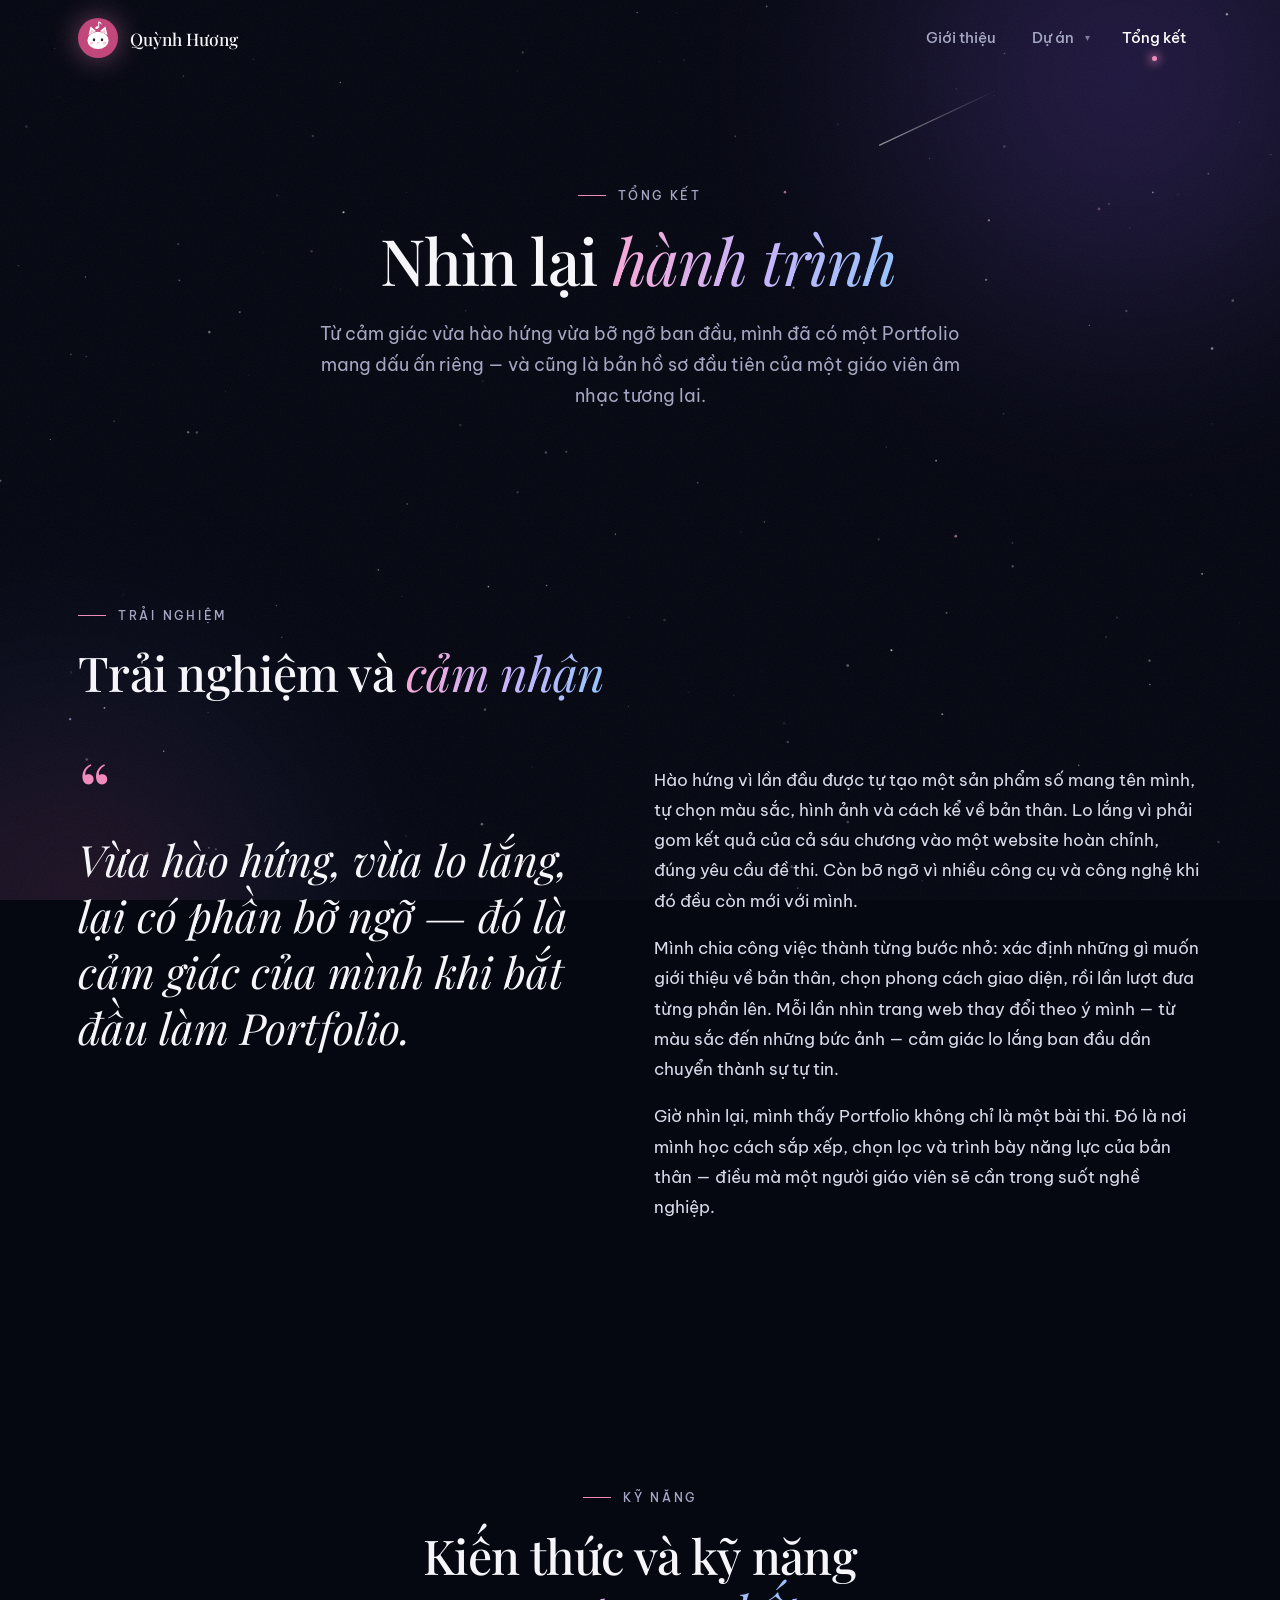
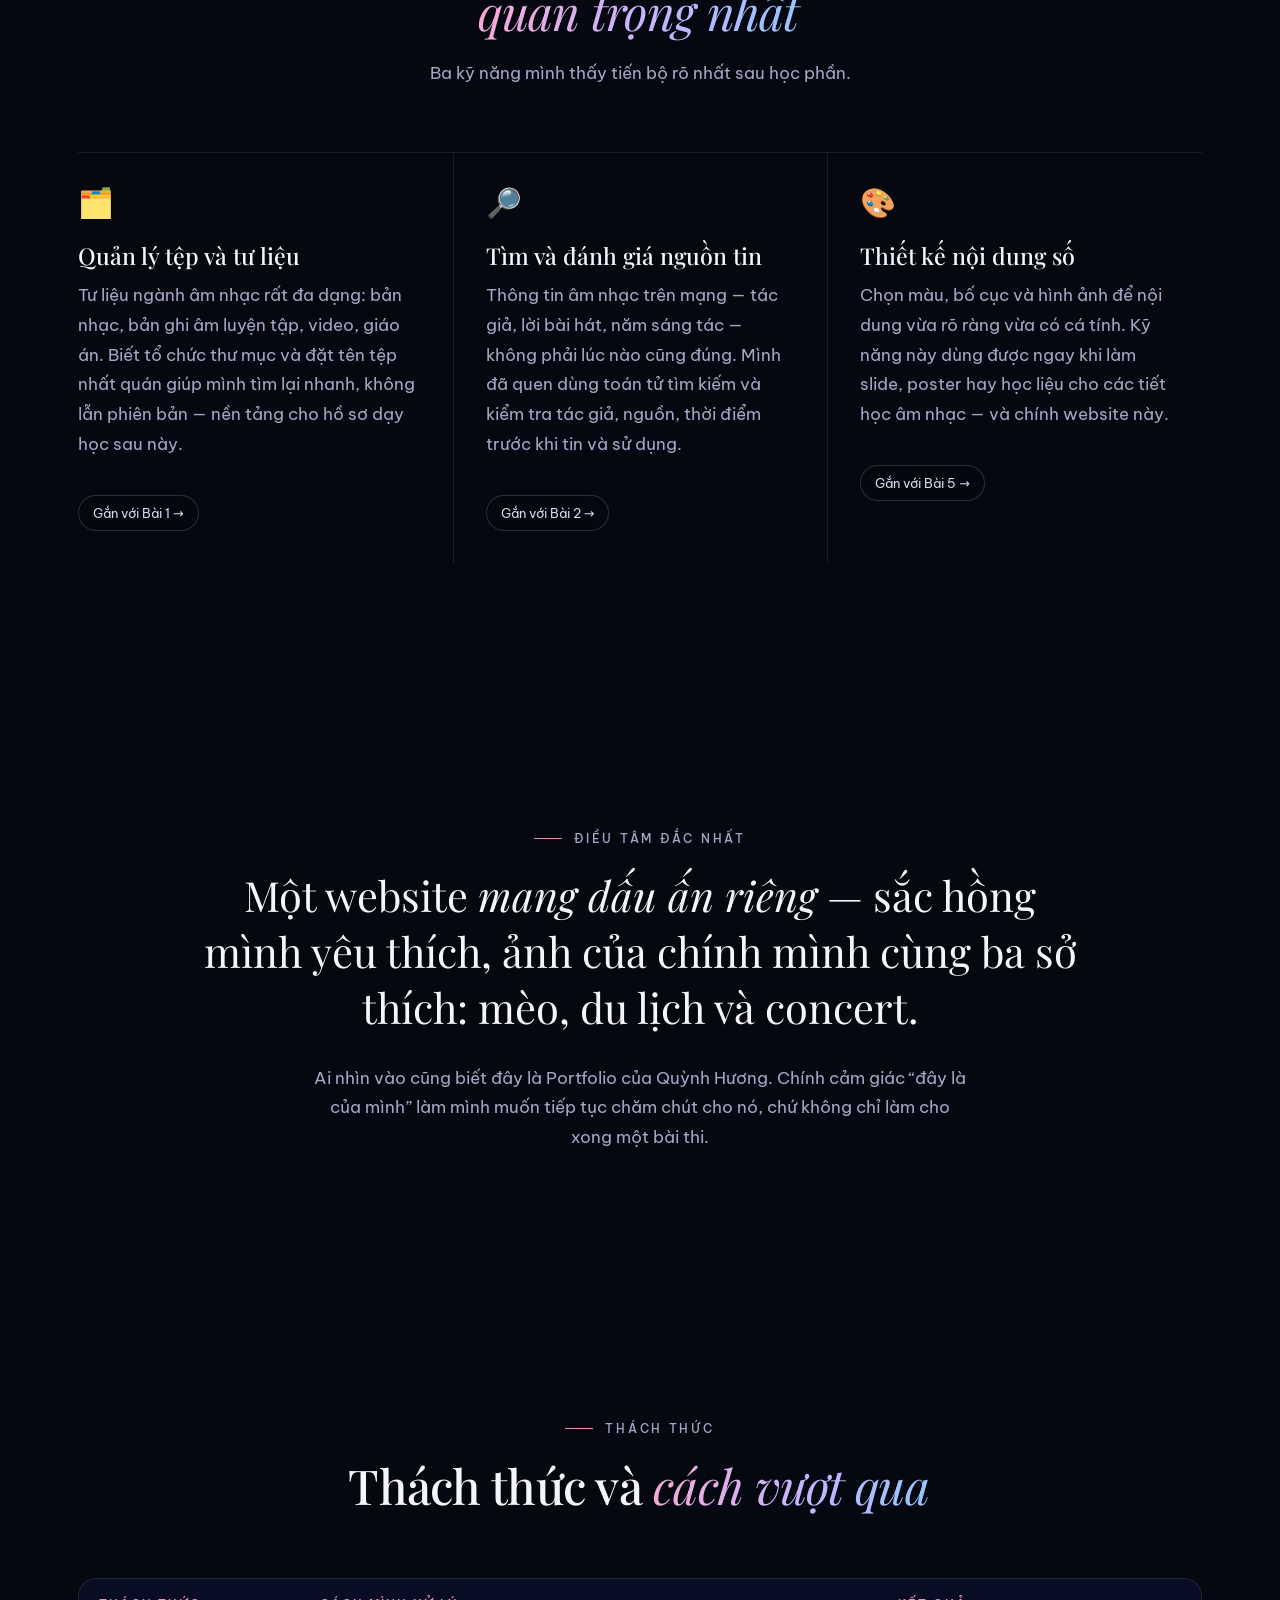
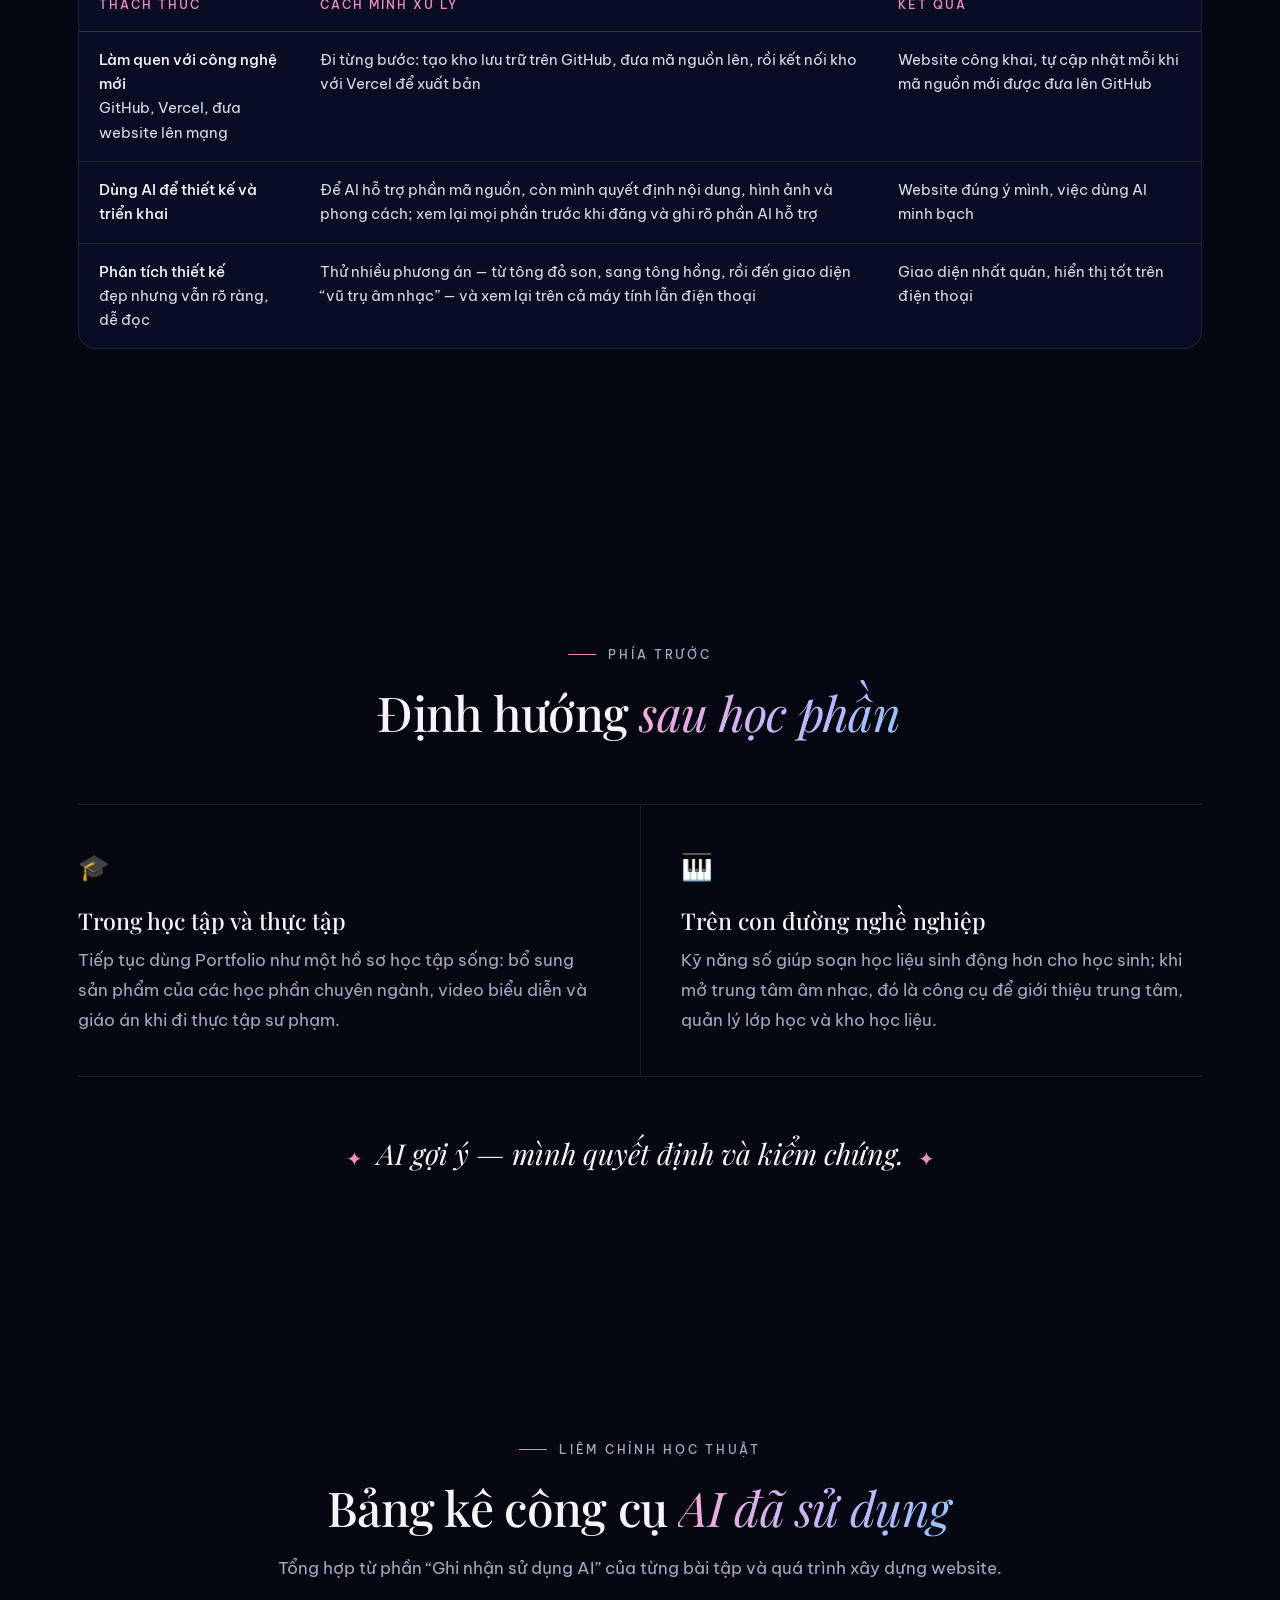
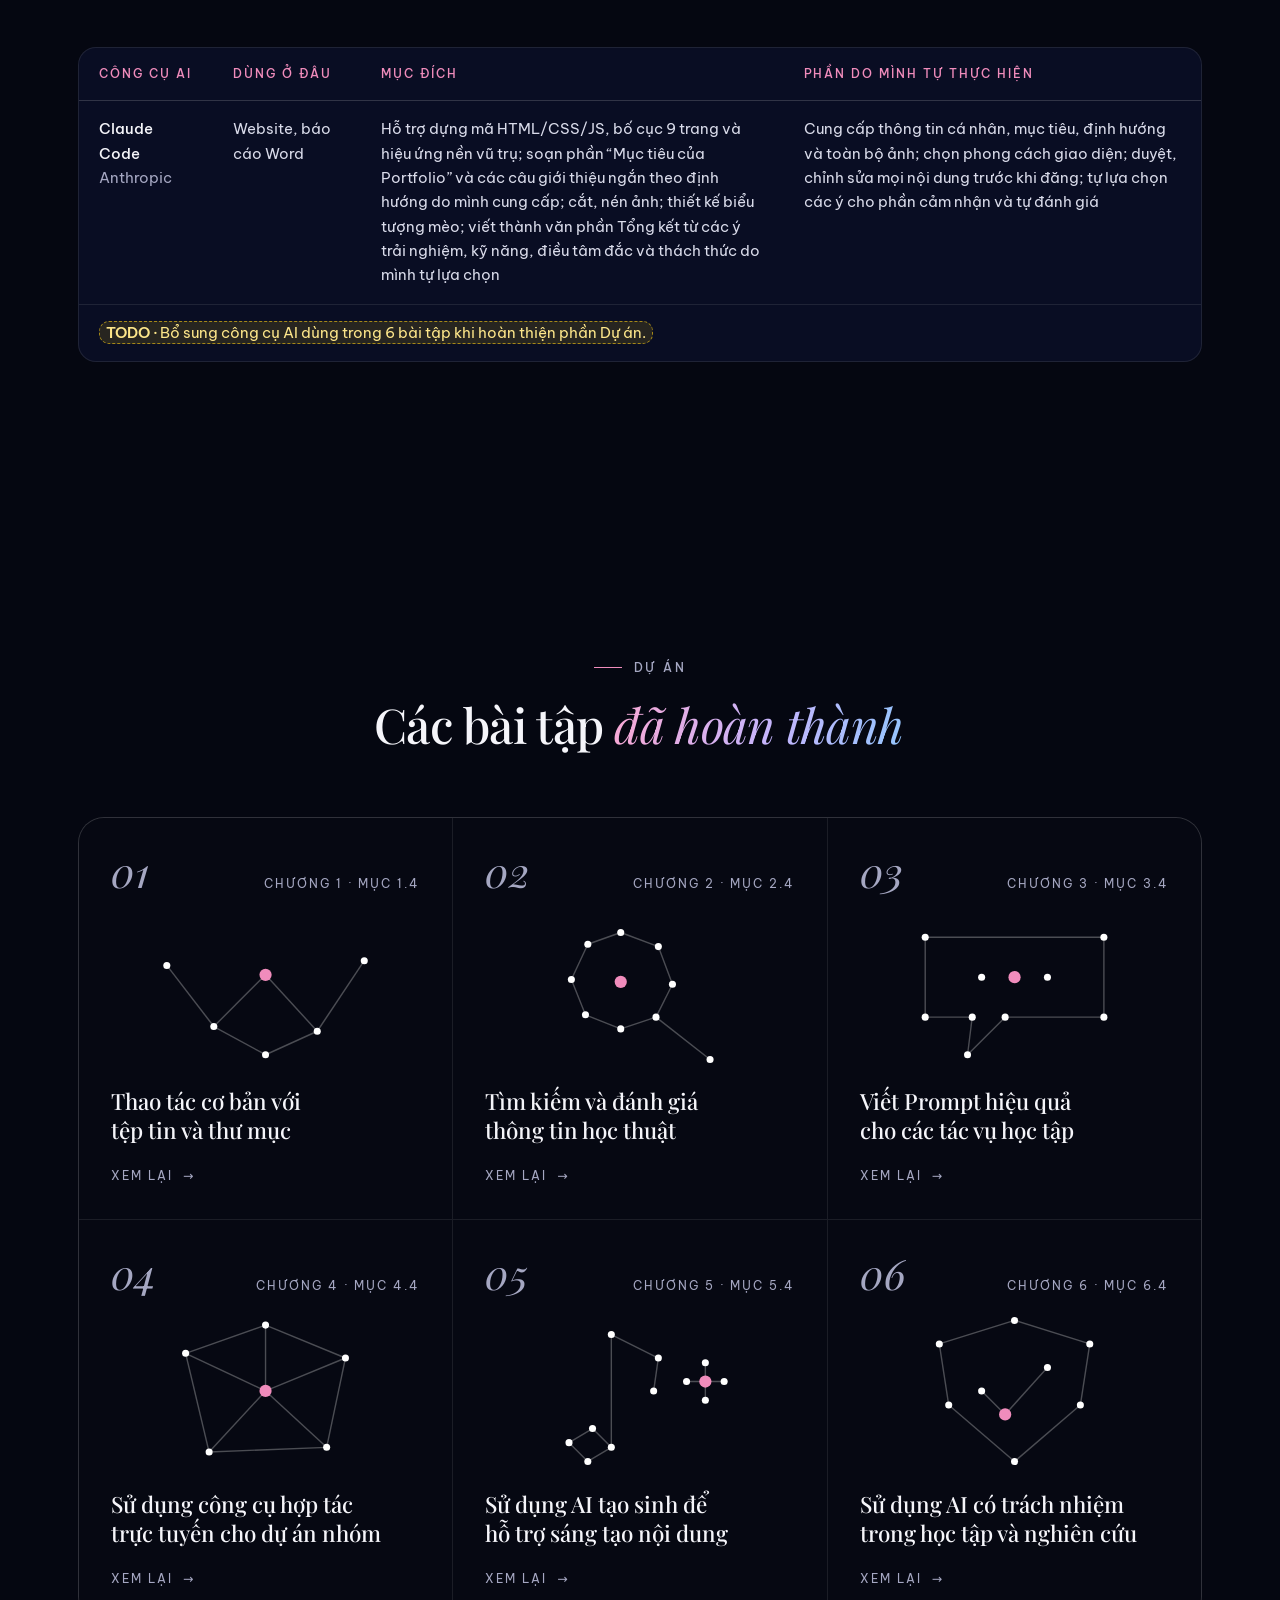
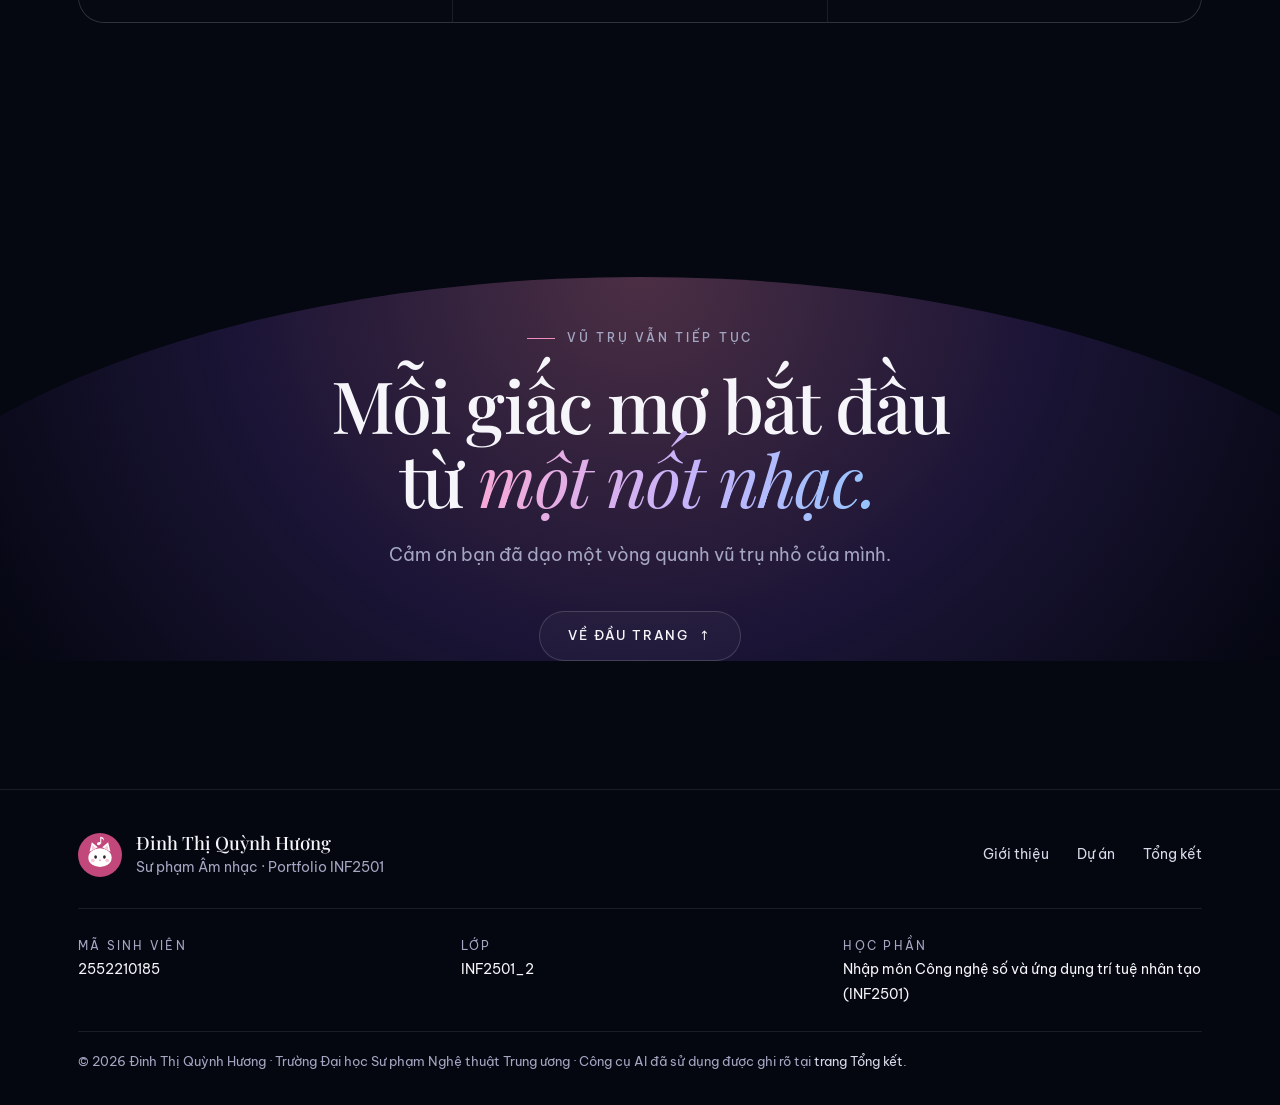
==== commit b3931af9: "Giao diện "Vũ trụ của âm nhạc và những ước mơ" - Nền vũ trụ: canvas sao + sao băng (tự dừng khi ẩn t" ====
--- a/conclusion.html
+++ b/conclusion.html
@@ -4,34 +4,43 @@
   <meta charset="utf-8">
   <meta name="viewport" content="width=device-width, initial-scale=1">
   <title>Tổng kết · Quỳnh Hương</title>
-  <meta name="description" content="Tổng kết quá trình xây dựng Portfolio học phần INF2501 của Quỳnh Hương.">
+  <meta name="description" content="Tổng kết quá trình xây dựng Portfolio học phần INF2501 của Quỳnh Hương: trải nghiệm, kỹ năng, điều tâm đắc và thách thức.">
+  <meta name="theme-color" content="#050711">
+  <meta property="og:type" content="website">
+  <meta property="og:locale" content="vi_VN">
+  <meta property="og:title" content="Tổng kết · Quỳnh Hương">
+  <meta property="og:description" content="Tổng kết quá trình xây dựng Portfolio học phần INF2501 của Quỳnh Hương: trải nghiệm, kỹ năng, điều tâm đắc và thách thức.">
+  <meta property="og:url" content="https://quynhhuong-pi.vercel.app/conclusion.html">
+  <meta property="og:image" content="https://quynhhuong-pi.vercel.app/assets/img/about/avatar.jpg">
+  <meta name="twitter:card" content="summary_large_image">
   <link rel="icon" href="assets/img/logo.svg" type="image/svg+xml">
   <link rel="preconnect" href="https://fonts.googleapis.com">
   <link rel="preconnect" href="https://fonts.gstatic.com" crossorigin>
-  <link href="https://fonts.googleapis.com/css2?family=Be+Vietnam+Pro:wght@400;500;600&family=Lora:wght@500;600&display=swap" rel="stylesheet">
+  <link href="https://fonts.googleapis.com/css2?family=Be+Vietnam+Pro:wght@400;500;600&family=Playfair+Display:ital,wght@0,400;0,500;0,600;1,400;1,500&display=swap" rel="stylesheet">
   <link rel="stylesheet" href="assets/css/style.css">
+  <script>document.documentElement.classList.add("js")</script>
   <script src="assets/js/site.js" defer></script>
 </head>
 <body data-page="conclusion">
 <div id="site-header"></div>
 
 <main id="main">
-  <header class="page-head container">
-    <span class="eyebrow">Tổng kết</span>
-    <h1>Nhìn lại hành trình</h1>
-    <p class="lead">Từ cảm giác vừa hào hứng vừa bỡ ngỡ ban đầu, mình đã có một Portfolio mang dấu ấn riêng — và cũng là bản hồ sơ đầu tiên của một giáo viên âm nhạc tương lai.</p>
+  <header class="page-hero container">
+    <span class="label" data-reveal>Tổng kết</span>
+    <h1 data-reveal style="--d:.1s">Nhìn lại <em>hành trình</em></h1>
+    <p class="lead" data-reveal style="--d:.2s">Từ cảm giác vừa hào hứng vừa bỡ ngỡ ban đầu, mình đã có một Portfolio mang dấu ấn riêng — và cũng là bản hồ sơ đầu tiên của một giáo viên âm nhạc tương lai.</p>
   </header>
 
   <!-- Viết thành văn từ các ý Quỳnh Hương tự lựa chọn (trải nghiệm, kỹ năng, tâm đắc, thách thức); đã ghi nhận ở bảng công cụ AI -->
   <section class="section" id="trai-nghiem">
     <div class="container">
-      <div class="section-head">
-        <span class="eyebrow">Trải nghiệm</span>
-        <h2>Trải nghiệm và cảm nhận</h2>
+      <div class="section-head" data-reveal>
+        <span class="label">Trải nghiệm</span>
+        <h2>Trải nghiệm và <em>cảm nhận</em></h2>
       </div>
       <div class="story">
-        <blockquote class="pull-quote">Vừa hào hứng, vừa lo lắng, lại có phần bỡ ngỡ — đó là cảm giác của mình khi bắt đầu làm Portfolio.</blockquote>
-        <div class="prose">
+        <blockquote class="quote-big" data-reveal>Vừa hào hứng, vừa lo lắng, lại có phần bỡ ngỡ — đó là cảm giác của mình khi bắt đầu làm Portfolio.</blockquote>
+        <div class="prose" data-reveal style="--d:.15s">
           <p>Hào hứng vì lần đầu được tự tạo một sản phẩm số mang tên mình, tự chọn màu sắc, hình ảnh và cách kể về bản thân. Lo lắng vì phải gom kết quả của cả sáu chương vào một website hoàn chỉnh, đúng yêu cầu đề thi. Còn bỡ ngỡ vì nhiều công cụ và công nghệ khi đó đều còn mới với mình.</p>
           <p>Mình chia công việc thành từng bước nhỏ: xác định những gì muốn giới thiệu về bản thân, chọn phong cách giao diện, rồi lần lượt đưa từng phần lên. Mỗi lần nhìn trang web thay đổi theo ý mình — từ màu sắc đến những bức ảnh — cảm giác lo lắng ban đầu dần chuyển thành sự tự tin.</p>
           <p>Giờ nhìn lại, mình thấy Portfolio không chỉ là một bài thi. Đó là nơi mình học cách sắp xếp, chọn lọc và trình bày năng lực của bản thân — điều mà một người giáo viên sẽ cần trong suốt nghề nghiệp.</p>
@@ -40,28 +49,28 @@
     </div>
   </section>
 
-  <section class="section band" id="ky-nang">
+  <section class="section" id="ky-nang">
     <div class="container">
-      <div class="section-head">
-        <span class="eyebrow">Kỹ năng</span>
-        <h2>Kiến thức và kỹ năng quan trọng nhất</h2>
+      <div class="section-head center" data-reveal>
+        <span class="label">Kỹ năng</span>
+        <h2>Kiến thức và kỹ năng <em>quan trọng nhất</em></h2>
         <p>Ba kỹ năng mình thấy tiến bộ rõ nhất sau học phần.</p>
       </div>
-      <div class="grid cols-3">
-        <div class="card skill">
-          <span class="icon-dot">🗂️</span>
+      <div class="skills">
+        <div class="skill" data-reveal>
+          <span class="glyph" aria-hidden="true">🗂️</span>
           <h3>Quản lý tệp và tư liệu</h3>
           <p>Tư liệu ngành âm nhạc rất đa dạng: bản nhạc, bản ghi âm luyện tập, video, giáo án. Biết tổ chức thư mục và đặt tên tệp nhất quán giúp mình tìm lại nhanh, không lẫn phiên bản — nền tảng cho hồ sơ dạy học sau này.</p>
           <a class="chip" href="projects/bai-1.html">Gắn với Bài 1 →</a>
         </div>
-        <div class="card skill">
-          <span class="icon-dot">🔎</span>
+        <div class="skill" data-reveal style="--d:.1s">
+          <span class="glyph" aria-hidden="true">🔎</span>
           <h3>Tìm và đánh giá nguồn tin</h3>
           <p>Thông tin âm nhạc trên mạng — tác giả, lời bài hát, năm sáng tác — không phải lúc nào cũng đúng. Mình đã quen dùng toán tử tìm kiếm và kiểm tra tác giả, nguồn, thời điểm trước khi tin và sử dụng.</p>
           <a class="chip" href="projects/bai-2.html">Gắn với Bài 2 →</a>
         </div>
-        <div class="card skill">
-          <span class="icon-dot">🎨</span>
+        <div class="skill" data-reveal style="--d:.2s">
+          <span class="glyph" aria-hidden="true">🎨</span>
           <h3>Thiết kế nội dung số</h3>
           <p>Chọn màu, bố cục và hình ảnh để nội dung vừa rõ ràng vừa có cá tính. Kỹ năng này dùng được ngay khi làm slide, poster hay học liệu cho các tiết học âm nhạc — và chính website này.</p>
           <a class="chip" href="projects/bai-5.html">Gắn với Bài 5 →</a>
@@ -72,26 +81,26 @@
 
   <section class="section" id="tam-dac">
     <div class="container">
-      <div class="highlight">
-        <span class="eyebrow">Điều tâm đắc nhất</span>
-        <blockquote>Một website <em>mang dấu ấn riêng</em> — tông hồng mình yêu thích, ảnh của chính mình cùng ba sở thích: mèo, du lịch và concert.</blockquote>
+      <div class="highlight" data-reveal>
+        <span class="label">Điều tâm đắc nhất</span>
+        <blockquote>Một website <em>mang dấu ấn riêng</em> — sắc hồng mình yêu thích, ảnh của chính mình cùng ba sở thích: mèo, du lịch và concert.</blockquote>
         <p>Ai nhìn vào cũng biết đây là Portfolio của Quỳnh Hương. Chính cảm giác “đây là của mình” làm mình muốn tiếp tục chăm chút cho nó, chứ không chỉ làm cho xong một bài thi.</p>
       </div>
     </div>
   </section>
 
-  <section class="section band" id="thach-thuc">
+  <section class="section" id="thach-thuc">
     <div class="container">
-      <div class="section-head">
-        <span class="eyebrow">Thách thức</span>
-        <h2>Thách thức và cách vượt qua</h2>
+      <div class="section-head center" data-reveal>
+        <span class="label">Thách thức</span>
+        <h2>Thách thức và <em>cách vượt qua</em></h2>
       </div>
-      <div class="table-wrap table-stack"><table>
+      <div class="table-wrap table-stack" data-reveal><table>
         <thead><tr><th>Thách thức</th><th>Cách mình xử lý</th><th>Kết quả</th></tr></thead>
         <tbody>
           <tr><td data-label="Thách thức"><strong>Làm quen với công nghệ mới</strong><br>GitHub, Vercel, đưa website lên mạng</td><td data-label="Cách xử lý">Đi từng bước: tạo kho lưu trữ trên GitHub, đưa mã nguồn lên, rồi kết nối kho với Vercel để xuất bản</td><td data-label="Kết quả">Website công khai, tự cập nhật mỗi khi mã nguồn mới được đưa lên GitHub</td></tr>
           <tr><td data-label="Thách thức"><strong>Dùng AI để thiết kế và triển khai</strong></td><td data-label="Cách xử lý">Để AI hỗ trợ phần mã nguồn, còn mình quyết định nội dung, hình ảnh và phong cách; xem lại mọi phần trước khi đăng và ghi rõ phần AI hỗ trợ</td><td data-label="Kết quả">Website đúng ý mình, việc dùng AI minh bạch</td></tr>
-          <tr><td data-label="Thách thức"><strong>Phân tích thiết kế</strong><br>đẹp nhưng vẫn rõ ràng, dễ đọc</td><td data-label="Cách xử lý">Thử nhiều phương án — đổi từ tông đỏ son sang tông hồng, sắp xếp lại bố cục cho thoáng — và xem lại trên cả máy tính lẫn điện thoại</td><td data-label="Kết quả">Giao diện nhất quán, hiển thị tốt trên điện thoại</td></tr>
+          <tr><td data-label="Thách thức"><strong>Phân tích thiết kế</strong><br>đẹp nhưng vẫn rõ ràng, dễ đọc</td><td data-label="Cách xử lý">Thử nhiều phương án — từ tông đỏ son, sang tông hồng, rồi đến giao diện “vũ trụ âm nhạc” — và xem lại trên cả máy tính lẫn điện thoại</td><td data-label="Kết quả">Giao diện nhất quán, hiển thị tốt trên điện thoại</td></tr>
         </tbody>
       </table></div>
     </div>
@@ -99,33 +108,33 @@
 
   <section class="section" id="dinh-huong">
     <div class="container">
-      <div class="section-head">
-        <span class="eyebrow">Phía trước</span>
-        <h2>Sau học phần này</h2>
+      <div class="section-head center" data-reveal>
+        <span class="label">Phía trước</span>
+        <h2>Định hướng <em>sau học phần</em></h2>
       </div>
-      <div class="grid cols-2">
-        <div class="card"><span class="icon-dot">🎓</span><h3>Trong học tập và thực tập</h3><p>Tiếp tục dùng Portfolio như một hồ sơ học tập sống: bổ sung sản phẩm của các học phần chuyên ngành, video biểu diễn và giáo án khi đi thực tập sư phạm.</p></div>
-        <div class="card"><span class="icon-dot">🎹</span><h3>Trên con đường nghề nghiệp</h3><p>Kỹ năng số giúp soạn học liệu sinh động hơn cho học sinh; khi mở trung tâm âm nhạc, đó là công cụ để giới thiệu trung tâm, quản lý lớp học và kho học liệu.</p></div>
+      <div class="future" data-reveal>
+        <div><span class="glyph" aria-hidden="true">🎓</span><h3>Trong học tập và thực tập</h3><p>Tiếp tục dùng Portfolio như một hồ sơ học tập sống: bổ sung sản phẩm của các học phần chuyên ngành, video biểu diễn và giáo án khi đi thực tập sư phạm.</p></div>
+        <div><span class="glyph" aria-hidden="true">🎹</span><h3>Trên con đường nghề nghiệp</h3><p>Kỹ năng số giúp soạn học liệu sinh động hơn cho học sinh; khi mở trung tâm âm nhạc, đó là công cụ để giới thiệu trung tâm, quản lý lớp học và kho học liệu.</p></div>
       </div>
-      <p class="principle">Nguyên tắc của mình với AI: AI gợi ý — mình quyết định và kiểm chứng.</p>
+      <p class="principle" data-reveal>AI gợi ý — mình quyết định và kiểm chứng.</p>
     </div>
   </section>
 
-  <section class="section band" id="ai">
+  <section class="section" id="ai">
     <div class="container">
-      <div class="section-head">
-        <span class="eyebrow">Liêm chính học thuật</span>
-        <h2>Bảng kê công cụ AI đã sử dụng</h2>
+      <div class="section-head center" data-reveal>
+        <span class="label">Liêm chính học thuật</span>
+        <h2>Bảng kê công cụ <em>AI đã sử dụng</em></h2>
         <p>Tổng hợp từ phần “Ghi nhận sử dụng AI” của từng bài tập và quá trình xây dựng website.</p>
       </div>
-      <div class="table-wrap table-stack"><table>
+      <div class="table-wrap table-stack" data-reveal><table>
         <thead><tr><th>Công cụ AI</th><th>Dùng ở đâu</th><th>Mục đích</th><th>Phần do mình tự thực hiện</th></tr></thead>
         <tbody>
           <tr>
             <td data-label="Công cụ AI"><strong>Claude Code</strong><br><span class="muted">Anthropic</span></td>
             <td data-label="Dùng ở đâu">Website, báo cáo Word</td>
-            <td data-label="Mục đích">Hỗ trợ dựng mã HTML/CSS/JS và bố cục 9 trang; soạn phần “Mục tiêu của Portfolio” và câu giới thiệu ở trang chủ theo định hướng do mình cung cấp; cắt, nén ảnh; thiết kế biểu tượng mèo; viết thành văn phần Tổng kết từ các ý trải nghiệm, kỹ năng, điều tâm đắc và thách thức do mình tự lựa chọn</td>
-            <td data-label="Tự thực hiện">Cung cấp thông tin cá nhân, mục tiêu, định hướng và toàn bộ ảnh; chọn tông màu hồng và yêu cầu bố cục; duyệt, chỉnh sửa mọi nội dung trước khi đăng; tự lựa chọn các ý cho phần cảm nhận và tự đánh giá</td>
+            <td data-label="Mục đích">Hỗ trợ dựng mã HTML/CSS/JS, bố cục 9 trang và hiệu ứng nền vũ trụ; soạn phần “Mục tiêu của Portfolio” và các câu giới thiệu ngắn theo định hướng do mình cung cấp; cắt, nén ảnh; thiết kế biểu tượng mèo; viết thành văn phần Tổng kết từ các ý trải nghiệm, kỹ năng, điều tâm đắc và thách thức do mình tự lựa chọn</td>
+            <td data-label="Tự thực hiện">Cung cấp thông tin cá nhân, mục tiêu, định hướng và toàn bộ ảnh; chọn phong cách giao diện; duyệt, chỉnh sửa mọi nội dung trước khi đăng; tự lựa chọn các ý cho phần cảm nhận và tự đánh giá</td>
           </tr>
           <tr><td colspan="4"><span class="todo">Bổ sung công cụ AI dùng trong 6 bài tập khi hoàn thiện phần Dự án.</span></td></tr>
         </tbody>
@@ -135,31 +144,47 @@
 
   <section class="section" id="bai-tap">
     <div class="container">
-      <div class="section-head">
-        <span class="eyebrow">Dự án</span>
-        <h2>Các bài tập đã hoàn thành</h2>
+      <div class="section-head center" data-reveal>
+        <span class="label">Dự án</span>
+        <h2>Các bài tập <em>đã hoàn thành</em></h2>
       </div>
-      <div class="grid cols-3">
-        <a class="card pcard sm" href="projects/bai-1.html"><div class="pcard-top"><span class="pcard-num">01</span><span class="chip">Chương 1</span></div><h3>Thao tác cơ bản với tệp tin và thư mục</h3><span class="more">Xem lại →</span></a>
-        <a class="card pcard sm" href="projects/bai-2.html"><div class="pcard-top"><span class="pcard-num">02</span><span class="chip">Chương 2</span></div><h3>Tìm kiếm và đánh giá thông tin học thuật</h3><span class="more">Xem lại →</span></a>
-        <a class="card pcard sm" href="projects/bai-3.html"><div class="pcard-top"><span class="pcard-num">03</span><span class="chip">Chương 3</span></div><h3>Viết Prompt hiệu quả cho các tác vụ học tập</h3><span class="more">Xem lại →</span></a>
-        <a class="card pcard sm" href="projects/bai-4.html"><div class="pcard-top"><span class="pcard-num">04</span><span class="chip">Chương 4</span></div><h3>Sử dụng công cụ hợp tác trực tuyến cho dự án nhóm</h3><span class="more">Xem lại →</span></a>
-        <a class="card pcard sm" href="projects/bai-5.html"><div class="pcard-top"><span class="pcard-num">05</span><span class="chip">Chương 5</span></div><h3>Sử dụng AI tạo sinh để hỗ trợ sáng tạo nội dung</h3><span class="more">Xem lại →</span></a>
-        <a class="card pcard sm" href="projects/bai-6.html"><div class="pcard-top"><span class="pcard-num">06</span><span class="chip">Chương 6</span></div><h3>Sử dụng AI có trách nhiệm trong học tập và nghiên cứu</h3><span class="more">Xem lại →</span></a>
-      </div>
-    </div>
-  </section>
-
-  <section class="section tight">
-    <div class="container">
-      <div class="cta">
-        <span class="eyebrow">Cảm ơn bạn</span>
-        <h2>Cảm ơn bạn đã ghé thăm Portfolio</h2>
-        <p>Hy vọng những trang này giúp bạn hiểu thêm về mình và hành trình học tập kỹ năng số của một sinh viên Sư phạm Âm nhạc.</p>
-        <div class="btn-row center">
-          <a class="btn primary" href="index.html">Về trang Giới thiệu</a>
-          <a class="btn" href="projects.html">Xem dự án</a>
-        </div>
+      <div class="constellations" data-reveal>
+        <a class="cst compact" href="projects/bai-1.html" style="--tone:rgba(240,140,188,.24)">
+          <div class="cst-top"><span class="cst-num">01</span><span class="cst-chap">Chương 1 · Mục 1.4</span></div>
+          <div class="cst-art" data-cst="1"></div>
+          <h3>Thao tác cơ bản với tệp tin và thư mục</h3>
+          <span class="more">Xem lại</span>
+        </a>
+        <a class="cst compact" href="projects/bai-2.html" style="--tone:rgba(59,130,246,.26)">
+          <div class="cst-top"><span class="cst-num">02</span><span class="cst-chap">Chương 2 · Mục 2.4</span></div>
+          <div class="cst-art" data-cst="2"></div>
+          <h3>Tìm kiếm và đánh giá thông tin học thuật</h3>
+          <span class="more">Xem lại</span>
+        </a>
+        <a class="cst compact" href="projects/bai-3.html" style="--tone:rgba(139,92,246,.28)">
+          <div class="cst-top"><span class="cst-num">03</span><span class="cst-chap">Chương 3 · Mục 3.4</span></div>
+          <div class="cst-art" data-cst="3"></div>
+          <h3>Viết Prompt hiệu quả cho các tác vụ học tập</h3>
+          <span class="more">Xem lại</span>
+        </a>
+        <a class="cst compact" href="projects/bai-4.html" style="--tone:rgba(103,232,249,.18)">
+          <div class="cst-top"><span class="cst-num">04</span><span class="cst-chap">Chương 4 · Mục 4.4</span></div>
+          <div class="cst-art" data-cst="4"></div>
+          <h3>Sử dụng công cụ hợp tác trực tuyến cho dự án nhóm</h3>
+          <span class="more">Xem lại</span>
+        </a>
+        <a class="cst compact" href="projects/bai-5.html" style="--tone:rgba(240,140,188,.24)">
+          <div class="cst-top"><span class="cst-num">05</span><span class="cst-chap">Chương 5 · Mục 5.4</span></div>
+          <div class="cst-art" data-cst="5"></div>
+          <h3>Sử dụng AI tạo sinh để hỗ trợ sáng tạo nội dung</h3>
+          <span class="more">Xem lại</span>
+        </a>
+        <a class="cst compact" href="projects/bai-6.html" style="--tone:rgba(99,102,241,.26)">
+          <div class="cst-top"><span class="cst-num">06</span><span class="cst-chap">Chương 6 · Mục 6.4</span></div>
+          <div class="cst-art" data-cst="6"></div>
+          <h3>Sử dụng AI có trách nhiệm trong học tập và nghiên cứu</h3>
+          <span class="more">Xem lại</span>
+        </a>
       </div>
     </div>
   </section>
--- a/assets/css/style.css
+++ b/assets/css/style.css
@@ -1,388 +1,511 @@
-/* Portfolio Quỳnh Hương — INF2501 */
+/* Portfolio Quỳnh Hương — INF2501 · "Vũ trụ của âm nhạc và những ước mơ" */
 :root {
-  /* Màu */
-  --paper: #fdf6f9;        /* nền trang */
-  --band: #faedf3;         /* dải nền xen kẽ */
-  --surface: #ffffff;      /* card, bảng, minh chứng */
-  --ink: #2b2230;
-  --muted: #6f6275;
-  --line: #f0d9e3;
-  --accent: #c2477a;
-  --accent-deep: #9e2f5f;
-  --accent-soft: #fbe4ee;
-  --shadow-sm: 0 1px 2px rgba(122, 38, 79, .05), 0 6px 18px -10px rgba(122, 38, 79, .22);
-  --shadow-md: 0 2px 4px rgba(122, 38, 79, .06), 0 18px 36px -14px rgba(122, 38, 79, .32);
-  /* Chữ: 2 phông, 3 độ đậm (400/500/600) */
-  --serif: "Lora", Georgia, serif;
+  --bg: #050711;
+  --bg-2: #0b1025;
+  --panel: rgba(13, 18, 48, .62);   /* mặt phẳng cho bảng, thẻ dữ liệu */
+  --line: rgba(255, 255, 255, .09);
+  --line-2: rgba(255, 255, 255, .16);
+  --text: #f5f5fa;
+  --soft: #d9dbea;                  /* chữ đoạn văn dài */
+  --muted: #a5a7c2;
+  --pink: #f08cbc;                  /* màu nhấn chính — tông hồng của Quỳnh Hương */
+  --pink-deep: #c2477a;
+  --violet: #8b5cf6;
+  --blue: #3b82f6;
+  --cyan: #67e8f9;
+  --glow: linear-gradient(100deg, #f9a8d4 0%, #c4b5fd 55%, #93c5fd 100%);
+  --serif: "Playfair Display", Georgia, serif;
   --sans: "Be Vietnam Pro", system-ui, -apple-system, "Segoe UI", sans-serif;
-  --fs-h1: clamp(2.1rem, 1.55rem + 2.3vw, 3.1rem);
-  --fs-h2: clamp(1.6rem, 1.35rem + 1.1vw, 2.1rem);
-  --fs-h3: 1.15rem;
-  --fs-small: .875rem;
-  /* Khung */
-  --wrap: 1120px;
+  --fs-display: clamp(2.8rem, 1.6rem + 5vw, 5.8rem);
+  --fs-h1: clamp(2.3rem, 1.6rem + 3vw, 4rem);
+  --fs-h2: clamp(1.9rem, 1.4rem + 2vw, 3rem);
+  --fs-h3: 1.2rem;
+  --wrap: 1180px;
   --prose: 68ch;
-  --radius: 16px;
-  --radius-lg: 24px;
-  --gap: 24px;
+  --radius: 18px;
+  --ease: cubic-bezier(.2, .7, .2, 1);
 }
 
 * { box-sizing: border-box; }
-html { scroll-behavior: smooth; -webkit-text-size-adjust: 100%; }
+html { scroll-behavior: smooth; -webkit-text-size-adjust: 100%; background: var(--bg); }
 body {
-  margin: 0; background: var(--paper); color: var(--ink);
-  font: 400 17px/1.75 var(--sans); -webkit-font-smoothing: antialiased;
+  margin: 0; min-height: 100vh; background: transparent; color: var(--text);
+  font: 400 17px/1.75 var(--sans); -webkit-font-smoothing: antialiased; overflow-x: hidden;
 }
 @media (max-width: 600px) { body { font-size: 16px; } }
 img { max-width: 100%; height: auto; display: block; }
-a { color: var(--accent); text-underline-offset: 3px; }
-a:hover { color: var(--accent-deep); }
-:focus-visible { outline: 2px solid var(--accent); outline-offset: 3px; border-radius: 6px; }
-[id] { scroll-margin-top: 88px; }
-
-h1, h2, h3 { font-family: var(--serif); font-weight: 600; letter-spacing: -.01em; margin: 0; text-wrap: balance; }
-h1 { font-size: var(--fs-h1); line-height: 1.15; }
-h2 { font-size: var(--fs-h2); line-height: 1.25; }
-h3 { font-size: var(--fs-h3); line-height: 1.35; }
-h1 + p, h2 + p { margin-top: 14px; }
-h3 + p, h3 + ul { margin-top: 8px; }
+a { color: var(--pink); text-underline-offset: 3px; }
+a:hover { color: #fff; }
+:focus-visible { outline: 2px solid var(--cyan); outline-offset: 3px; border-radius: 6px; }
+::selection { background: rgba(240, 140, 188, .35); color: #fff; }
+[id] { scroll-margin-top: 96px; }
+
+h1, h2, h3 { font-family: var(--serif); font-weight: 500; letter-spacing: -.015em; margin: 0; text-wrap: balance; }
+h1 { font-size: var(--fs-h1); line-height: 1.12; }
+h2 { font-size: var(--fs-h2); line-height: 1.18; }
+h3 { font-size: var(--fs-h3); line-height: 1.35; font-weight: 600; letter-spacing: 0; }
+h1 em, h2 em, .display em { font-style: italic; font-weight: 400; background: var(--glow); -webkit-background-clip: text; background-clip: text; color: transparent; padding-right: .06em; }
 p { margin: 0 0 1em; }
 p:last-child { margin-bottom: 0; }
 ul, ol { padding-left: 1.2em; margin: 0 0 1em; }
 li + li { margin-top: 6px; }
 
-.container { max-width: var(--wrap); margin: 0 auto; padding: 0 24px; }
-@media (max-width: 600px) { .container { padding: 0 18px; } }
+.container { max-width: var(--wrap); margin: 0 auto; padding: 0 28px; }
+@media (max-width: 600px) { .container { padding: 0 20px; } }
 .prose { max-width: var(--prose); }
 .center { text-align: center; }
 .muted { color: var(--muted); }
-.eyebrow {
-  display: block; font: 600 .75rem/1.4 var(--sans); letter-spacing: .14em; text-transform: uppercase;
-  color: var(--accent); margin: 0 0 12px;
-}
-.lead { font-size: 1.125rem; color: var(--muted); }
+.label {
+  display: inline-flex; align-items: center; gap: 12px; margin: 0 0 20px;
+  font: 500 .78rem/1.4 var(--sans); letter-spacing: .22em; text-transform: uppercase; color: var(--muted);
+}
+.label::before { content: ""; width: 28px; height: 1px; background: var(--pink); }
+.lead { font-size: 1.15rem; color: var(--muted); line-height: 1.7; }
 .skip { position: absolute; left: -999px; }
-.skip:focus { left: 16px; top: 16px; background: var(--surface); padding: 8px 12px; z-index: 100; }
-
-/* ---------- Header ---------- */
-.site-header {
-  position: sticky; top: 0; z-index: 50;
-  background: rgba(253, 246, 249, .92); backdrop-filter: blur(10px);
-  border-bottom: 1px solid var(--line);
-}
-.nav-bar { display: flex; align-items: center; justify-content: space-between; min-height: 68px; gap: 16px; }
-.brand { display: flex; align-items: center; gap: 10px; color: var(--ink); text-decoration: none; font-weight: 600; }
-.brand:hover { color: var(--ink); }
-.brand img { width: 40px; height: 40px; filter: drop-shadow(0 4px 8px rgba(194, 71, 122, .35)); transition: transform .2s; }
-.brand:hover img { transform: rotate(-8deg) scale(1.05); }
+.skip:focus { left: 16px; top: 16px; background: #fff; color: var(--bg); padding: 8px 12px; z-index: 100; }
+
+/* ---------- Bầu trời: tinh vân + hạt nhiễu + canvas sao ---------- */
+.cosmos { position: fixed; inset: 0; z-index: -3; pointer-events: none; overflow: hidden; background: var(--bg); }
+.cosmos::before, .cosmos::after { content: ""; position: absolute; border-radius: 50%; filter: blur(90px); opacity: .5; }
+.cosmos::before { width: 60vmax; height: 60vmax; top: -24vmax; right: -18vmax; background: radial-gradient(circle, rgba(139, 92, 246, .55), transparent 65%); }
+.cosmos::after { width: 55vmax; height: 55vmax; bottom: -28vmax; left: -22vmax; background: radial-gradient(circle, rgba(194, 71, 122, .45), rgba(59, 130, 246, .12) 45%, transparent 68%); }
+#starfield { position: fixed; inset: 0; width: 100%; height: 100%; z-index: -2; pointer-events: none; }
+.grain { position: fixed; inset: 0; z-index: -1; pointer-events: none; opacity: .05;
+  background-image: url("data:image/svg+xml,%3Csvg xmlns='http://www.w3.org/2000/svg' width='160' height='160'%3E%3Cfilter id='n'%3E%3CfeTurbulence type='fractalNoise' baseFrequency='.85' numOctaves='2' stitchTiles='stitch'/%3E%3C/filter%3E%3Crect width='100%25' height='100%25' filter='url(%23n)'/%3E%3C/svg%3E"); }
+
+/* ---------- Header nổi ---------- */
+.site-header { position: fixed; top: 0; left: 0; right: 0; z-index: 50; border-bottom: 1px solid transparent; transition: background .35s var(--ease), border-color .35s; }
+.site-header.scrolled, body.menu-open .site-header { background: rgba(5, 7, 17, .78); backdrop-filter: blur(14px) saturate(140%); -webkit-backdrop-filter: blur(14px); border-bottom-color: var(--line); }
+.nav-bar { display: flex; align-items: center; justify-content: space-between; min-height: 76px; gap: 16px; }
+.brand { display: flex; align-items: center; gap: 12px; color: var(--text); text-decoration: none; font: 500 1.08rem var(--serif); }
+.brand:hover { color: #fff; }
+.brand img { width: 40px; height: 40px; filter: drop-shadow(0 0 14px rgba(240, 140, 188, .45)); transition: transform .4s var(--ease); }
+.brand:hover img { transform: rotate(-10deg) scale(1.06); }
 .nav-toggle {
-  display: none; min-height: 44px; border: 1px solid var(--line); background: var(--surface); color: var(--ink);
-  border-radius: 12px; padding: 8px 16px; font: 500 1rem var(--sans); cursor: pointer;
+  display: none; min-height: 44px; border: 1px solid var(--line-2); background: rgba(255, 255, 255, .04); color: var(--text);
+  border-radius: 999px; padding: 8px 18px; font: 500 .9rem var(--sans); cursor: pointer;
 }
 #site-nav > ul { display: flex; gap: 4px; list-style: none; margin: 0; padding: 0; }
 #site-nav li + li { margin: 0; }
-#site-nav a { display: block; padding: 9px 16px; border-radius: 999px; color: var(--ink); text-decoration: none; font-weight: 500; }
-#site-nav a:hover { background: var(--accent-soft); color: var(--accent-deep); }
-#site-nav a[aria-current="page"] { background: var(--accent); color: #fff; }
+#site-nav a { position: relative; display: block; padding: 10px 16px; color: var(--muted); text-decoration: none; font-size: .95rem; font-weight: 500; transition: color .2s; }
+#site-nav a:hover { color: #fff; }
+#site-nav > ul > li > a[aria-current="page"] { color: #fff; }
+#site-nav > ul > li > a[aria-current="page"]::after {
+  content: ""; position: absolute; left: 50%; bottom: 0; width: 5px; height: 5px; margin-left: -2.5px; border-radius: 50%;
+  background: var(--pink); box-shadow: 0 0 10px 2px rgba(240, 140, 188, .7);
+}
 .has-sub { position: relative; }
-.has-sub > a::after { content: " ▾"; font-size: .75em; }
+#site-nav .has-sub > a { padding-right: 28px; }
+.has-sub > a::before { content: "▾"; position: absolute; right: 12px; top: 50%; transform: translateY(-50%); font-size: .65em; opacity: .7; }
+.has-sub::after { content: ""; position: absolute; left: 0; right: 0; top: 100%; height: 12px; }
 .sub {
-  display: none; position: absolute; right: 0; top: calc(100% + 8px); width: 340px;
-  list-style: none; margin: 0; padding: 8px; background: var(--surface);
-  border: 1px solid var(--line); border-radius: var(--radius); box-shadow: var(--shadow-md);
-}
-.has-sub::after { content: ""; position: absolute; left: 0; right: 0; top: 100%; height: 10px; } /* cầu nối hover */
-.has-sub:hover .sub, .has-sub:focus-within .sub { display: block; }
-#site-nav .sub a { border-radius: 10px; font-weight: 500; font-size: .95rem; line-height: 1.4; padding: 10px 12px; }
-#site-nav .sub a[aria-current="page"] { background: var(--accent-soft); color: var(--accent-deep); }
-.sub small { display: block; color: var(--muted); font-size: .78rem; font-weight: 400; }
-
+  position: absolute; right: -40px; top: calc(100% + 10px); width: 370px; list-style: none; margin: 0; padding: 10px;
+  background: rgba(11, 16, 37, .97); backdrop-filter: blur(16px); border: 1px solid var(--line-2); border-radius: var(--radius);
+  box-shadow: 0 30px 60px -20px rgba(0, 0, 0, .7); opacity: 0; visibility: hidden; transform: translateY(6px);
+  transition: opacity .2s, transform .2s var(--ease), visibility .2s;
+}
+.has-sub:hover .sub, .has-sub:focus-within .sub { opacity: 1; visibility: visible; transform: none; }
+#site-nav .sub a { display: grid; grid-template-columns: 34px 1fr; column-gap: 10px; padding: 10px 12px; border-radius: 12px; color: var(--soft); line-height: 1.4; font-size: .92rem; }
+#site-nav .sub a:hover, #site-nav .sub a[aria-current="page"] { background: rgba(255, 255, 255, .06); color: #fff; }
+.sub b { grid-row: span 2; font: 400 italic 1.1rem/1.3 var(--serif); color: var(--pink); }
+.sub small { color: var(--muted); font-size: .78rem; font-weight: 400; }
 @media (max-width: 900px) {
   .nav-toggle { display: block; }
   #site-nav {
-    display: none; position: absolute; left: 0; right: 0; top: 68px; max-height: calc(100vh - 68px); overflow-y: auto;
-    background: var(--paper); border-bottom: 1px solid var(--line); padding: 12px 18px 20px; box-shadow: var(--shadow-md);
+    position: fixed; top: 76px; left: 0; right: 0; max-height: calc(100vh - 76px); overflow-y: auto; padding: 8px 20px 28px;
+    background: rgba(5, 7, 17, .97); border-bottom: 1px solid var(--line);
+    opacity: 0; visibility: hidden; transform: translateY(-8px); transition: opacity .25s, transform .25s var(--ease), visibility .25s;
   }
-  #site-nav.open { display: block; }
-  #site-nav > ul { flex-direction: column; gap: 2px; }
-  #site-nav a { border-radius: 12px; padding: 12px 14px; }
-  .has-sub > a::after { content: ""; }
-  .sub { display: block; position: static; width: auto; box-shadow: none; border: 0; padding: 0 0 0 14px; background: transparent; }
-}
-
-/* ---------- Section & tiêu đề căn giữa ---------- */
-.section { padding: 88px 0; }
-.section.band { background: var(--band); border-block: 1px solid var(--line); }
-.section.tight { padding-top: 0; }
-@media (max-width: 768px) { .section { padding: 64px 0; } }
-@media (max-width: 600px) { .section { padding: 52px 0; } }
-.section-head { max-width: 680px; margin: 0 auto 44px; text-align: center; }
-.section-head p { color: var(--muted); }
-.section-head::after { content: ""; display: block; width: 48px; height: 3px; border-radius: 3px; background: var(--accent); margin: 20px auto 0; }
-
-.page-head { padding-block: 72px 24px; text-align: center; }
-.page-head .lead { max-width: 640px; margin-inline: auto; }
-@media (max-width: 600px) { .page-head { padding-block: 48px 8px; } }
+  #site-nav.open { opacity: 1; visibility: visible; transform: none; }
+  #site-nav > ul { flex-direction: column; gap: 0; }
+  #site-nav > ul > li > a { padding: 16px 4px; font: 500 1.35rem var(--serif); color: var(--text); border-bottom: 1px solid var(--line); }
+  #site-nav > ul > li > a[aria-current="page"]::after { left: auto; right: 8px; bottom: auto; top: 50%; margin-top: -2.5px; }
+  .has-sub > a::before { display: none; }
+  .sub { position: static; width: auto; opacity: 1; visibility: visible; transform: none; background: transparent; border: 0; box-shadow: none; padding: 6px 0 10px; backdrop-filter: none; }
+}
+body.menu-open { overflow: hidden; }
+
+/* ---------- Section ---------- */
+main { position: relative; }
+.section { position: relative; padding: 128px 0; }
+.section.tight { padding-top: 24px; }
+@media (max-width: 900px) { .section { padding: 96px 0; } }
+@media (max-width: 600px) { .section { padding: 72px 0; } }
+.section-head { max-width: 760px; margin: 0 0 64px; }
+.section-head.center { margin-inline: auto; text-align: center; }
+.section-head p { color: var(--muted); margin-top: 18px; font-size: 1.08rem; }
+@media (max-width: 600px) { .section-head { margin-bottom: 44px; } }
+
+.page-hero { padding-block: 176px 56px; text-align: center; position: relative; }
+.page-hero .lead { max-width: 640px; margin: 22px auto 0; }
+@media (max-width: 600px) { .page-hero { padding-block: 132px 32px; } }
 
 /* ---------- Nút ---------- */
-.btn-row { display: flex; flex-wrap: wrap; gap: 12px; margin-top: 28px; }
+.btn-row { display: flex; flex-wrap: wrap; gap: 14px; margin-top: 40px; }
 .btn-row.center { justify-content: center; }
 .btn {
-  display: inline-flex; align-items: center; justify-content: center; gap: 8px; min-height: 46px;
-  padding: 10px 24px; border-radius: 999px; text-decoration: none; font-weight: 500;
-  border: 1px solid var(--accent); color: var(--accent); background: var(--surface);
-  transition: background .15s, color .15s, transform .15s, box-shadow .15s;
-}
-.btn:hover { background: var(--accent-soft); color: var(--accent-deep); transform: translateY(-1px); }
-.btn.primary { background: var(--accent); color: #fff; box-shadow: 0 8px 18px -8px rgba(194, 71, 122, .7); }
-.btn.primary:hover { background: var(--accent-deep); color: #fff; }
-
-/* ---------- Card (một cấp, không lồng nhau) ---------- */
-.grid { display: grid; gap: var(--gap); }
-.cols-2 { grid-template-columns: repeat(2, minmax(0, 1fr)); }
-.cols-3 { grid-template-columns: repeat(3, minmax(0, 1fr)); }
-.cols-4 { grid-template-columns: repeat(4, minmax(0, 1fr)); }
-@media (max-width: 1023px) { .cols-3, .cols-4 { grid-template-columns: repeat(2, minmax(0, 1fr)); } }
-@media (max-width: 639px) { .cols-2, .cols-3, .cols-4 { grid-template-columns: 1fr; } }
-.card {
-  background: var(--surface); border: 1px solid var(--line); border-radius: var(--radius);
-  padding: 28px; box-shadow: var(--shadow-sm);
-}
-@media (max-width: 600px) { .card { padding: 22px; } }
-.card h3 + p { margin-top: 10px; }
-.icon-dot {
-  display: inline-grid; place-items: center; width: 48px; height: 48px; border-radius: 50%;
-  background: var(--accent-soft); font-size: 1.4rem; margin-bottom: 16px;
-}
-.num { font: 600 .8rem/1 var(--sans); letter-spacing: .1em; color: var(--accent); }
-
-/* ---------- Hero (Giới thiệu) ---------- */
-.hero { position: relative; overflow: hidden; }
-.hero::before { /* khuông nhạc trang trí */
-  content: ""; position: absolute; left: 0; right: 0; bottom: 36px; height: 64px;
-  background: repeating-linear-gradient(to bottom, var(--line) 0 1px, transparent 1px 16px); opacity: .9; pointer-events: none;
-}
-.hero-grid { position: relative; display: grid; grid-template-columns: 1.15fr .85fr; gap: 64px; align-items: center; padding-block: 80px 104px; }
-.hero h1 { font-size: clamp(2.6rem, 1.8rem + 3.4vw, 4rem); }
-.hero .lead { max-width: 42ch; margin-top: 18px; }
-.hero-meta { display: flex; flex-wrap: wrap; gap: 8px; list-style: none; padding: 0; margin: 24px 0 0; }
-.hero-meta li { margin: 0; padding: 6px 14px; border-radius: 999px; background: var(--surface); border: 1px solid var(--line); font-size: var(--fs-small); color: var(--muted); }
-.avatar-wrap { position: relative; width: min(100%, 380px); justify-self: center; }
-.avatar-wrap::before { content: ""; position: absolute; inset: 20px -20px -20px 20px; border-radius: 28px; background: var(--accent-soft); border: 1px solid var(--line); }
-.avatar { position: relative; aspect-ratio: 4 / 5; border-radius: 28px; overflow: hidden; border: 6px solid var(--surface); box-shadow: var(--shadow-md); background: var(--accent-soft); }
-.avatar img { width: 100%; height: 100%; object-fit: cover; }
-.sticker {
-  position: absolute; left: -22px; bottom: 28px; display: flex; align-items: center; gap: 10px;
-  padding: 10px 16px 10px 10px; background: var(--surface); border: 1px solid var(--line); border-radius: 999px;
-  box-shadow: var(--shadow-md); font-size: var(--fs-small); font-weight: 500;
-}
-.sticker img { width: 34px; height: 34px; }
-@media (max-width: 860px) {
-  .hero-grid { grid-template-columns: 1fr; gap: 48px; padding-block: 48px 64px; text-align: center; }
+  display: inline-flex; align-items: center; justify-content: center; gap: 10px; min-height: 50px;
+  padding: 12px 28px; border-radius: 999px; text-decoration: none; font: 500 .8rem/1.2 var(--sans); letter-spacing: .14em; text-transform: uppercase;
+  color: var(--text); border: 1px solid var(--line-2); background: rgba(255, 255, 255, .03); cursor: pointer;
+  transition: background .25s, color .25s, border-color .25s, transform .25s var(--ease), box-shadow .25s;
+}
+.btn:hover { border-color: rgba(255, 255, 255, .5); color: #fff; transform: translateY(-2px); }
+.btn.primary { background: #fff; color: var(--bg); border-color: #fff; }
+.btn.primary:hover { color: var(--bg); box-shadow: 0 10px 40px -8px rgba(240, 140, 188, .7); }
+.btn .arrow { transition: transform .25s var(--ease); }
+.btn:hover .arrow { transform: translateX(4px); }
+
+/* ---------- Hiện dần khi cuộn ---------- */
+.js [data-reveal] { opacity: 0; transform: translateY(28px); transition: opacity .9s var(--ease), transform .9s var(--ease); transition-delay: var(--d, 0s); }
+.js [data-reveal].in { opacity: 1; transform: none; }
+
+/* ---------- HERO ---------- */
+.hero { position: relative; min-height: 100vh; min-height: 100svh; display: flex; align-items: center; overflow: hidden; }
+.hero::before { /* luồng sáng theo chuột */
+  content: ""; position: absolute; inset: 0; pointer-events: none;
+  background: radial-gradient(640px circle at var(--mx, 70%) var(--my, 40%), rgba(240, 140, 188, .09), transparent 60%);
+}
+.hero-grid { position: relative; display: grid; grid-template-columns: 1.08fr .92fr; gap: 48px; align-items: center; width: 100%; padding-block: 130px 120px; }
+.display { font: 500 var(--fs-display)/1.03 var(--serif); letter-spacing: -.025em; margin: 0; }
+.hero-hello { margin-top: 30px; font: 400 italic 1.45rem/1.4 var(--serif); color: var(--text); }
+.hero .lead { max-width: 46ch; margin-top: 10px; }
+
+.orbit-scene { position: relative; aspect-ratio: 1; width: min(100%, 540px); justify-self: center; perspective: 900px; }
+.orb {
+  position: absolute; inset: 7%; border-radius: 50%;
+  background:
+    radial-gradient(circle at 32% 26%, rgba(255, 236, 246, .9) 0%, rgba(245, 163, 201, .55) 10%, transparent 30%),
+    radial-gradient(circle at 36% 32%, #f08cbc 0%, #c2477a 26%, #7c3aed 52%, #2e1a6e 74%, #120c33 92%);
+  box-shadow: inset -36px -48px 90px rgba(5, 7, 17, .78), inset 10px 14px 40px rgba(255, 255, 255, .08),
+    0 0 120px 10px rgba(194, 71, 122, .3), 0 0 240px 40px rgba(139, 92, 246, .18);
+  animation: breathe 10s ease-in-out infinite;
+}
+.ring { position: absolute; inset: -3%; border-radius: 50%; border: 1px solid rgba(255, 255, 255, .14); transform: rotateX(74deg) rotateZ(-16deg); }
+.ring.r2 { inset: 9%; border-color: rgba(240, 140, 188, .25); transform: rotateX(74deg) rotateZ(26deg); }
+.spin { position: absolute; inset: 0; border-radius: 50%; animation: spin 40s linear infinite; }
+.spin::after { content: ""; position: absolute; top: -4px; left: 50%; width: 9px; height: 9px; border-radius: 50%; background: var(--cyan); box-shadow: 0 0 16px 4px rgba(103, 232, 249, .7); }
+.ring.r2 .spin { animation-duration: 66s; animation-direction: reverse; }
+.ring.r2 .spin::after { background: var(--pink); box-shadow: 0 0 16px 4px rgba(240, 140, 188, .7); }
+.portrait {
+  position: absolute; left: 50%; top: 50%; width: 50%; aspect-ratio: 4 / 5; transform: translate(-50%, -47%);
+  border-radius: 999px 999px 26px 26px; overflow: hidden; border: 1px solid rgba(255, 255, 255, .35);
+  box-shadow: 0 40px 80px -24px rgba(0, 0, 0, .85), 0 0 0 8px rgba(255, 255, 255, .04);
+}
+.portrait img { width: 100%; height: 100%; object-fit: cover; }
+.hello-chip {
+  position: absolute; left: 3%; bottom: 13%; display: flex; align-items: center; gap: 10px; padding: 8px 18px 8px 8px;
+  border-radius: 999px; background: rgba(11, 16, 37, .85); backdrop-filter: blur(10px); border: 1px solid var(--line-2);
+  font-size: .9rem; color: var(--text); box-shadow: 0 20px 40px -16px rgba(0, 0, 0, .8);
+}
+.hello-chip img { width: 34px; height: 34px; }
+.note-float { position: absolute; font: 400 1.8rem/1 var(--serif); color: rgba(255, 255, 255, .6); animation: float 7s ease-in-out infinite; pointer-events: none; }
+.note-float.n1 { right: 10%; top: 10%; }
+.note-float.n2 { right: 1%; bottom: 32%; font-size: 1.2rem; animation-delay: -3s; color: rgba(103, 232, 249, .65); }
+.note-float.n3 { left: 6%; top: 24%; font-size: 1.3rem; animation-delay: -5s; color: rgba(240, 140, 188, .65); }
+.scroll-cue { position: absolute; left: 50%; bottom: 26px; transform: translateX(-50%); display: flex; flex-direction: column; align-items: center; gap: 10px; color: var(--muted); font-size: .78rem; letter-spacing: .25em; text-transform: uppercase; text-decoration: none; }
+.scroll-cue span { width: 1px; height: 44px; background: linear-gradient(var(--pink), transparent); animation: cue 2.4s ease-in-out infinite; transform-origin: top; }
+@keyframes breathe { 50% { transform: scale(1.03); filter: saturate(1.15); } }
+@keyframes spin { to { transform: rotate(360deg); } }
+@keyframes float { 50% { transform: translateY(-14px); } }
+@keyframes cue { 0% { transform: scaleY(0); opacity: 1; } 70% { transform: scaleY(1); opacity: 1; } 100% { transform: scaleY(1); opacity: 0; } }
+@media (max-width: 900px) {
+  .hero-grid { grid-template-columns: 1fr; gap: 28px; padding-block: 112px 88px; text-align: center; }
+  .hero .label, .hero .btn-row { justify-content: center; }
   .hero .lead { margin-inline: auto; }
-  .hero-meta, .hero .btn-row { justify-content: center; }
-  .avatar-wrap { width: min(72%, 300px); }
-  .hero::before { display: none; }
-}
-@media (max-width: 400px) { .sticker { left: -8px; } .hero .btn-row .btn { flex: 1 1 100%; } }
-
-/* Thông tin nhanh */
-.facts { display: grid; grid-template-columns: repeat(4, minmax(0, 1fr)); text-align: center; padding: 0; }
-.facts > div { padding: 26px 16px; }
-.facts > div + div { border-left: 1px solid var(--line); }
-.facts dt { font-size: var(--fs-small); color: var(--muted); }
-.facts dd { margin: 4px 0 0; font-weight: 600; }
-@media (max-width: 860px) {
-  .facts { grid-template-columns: repeat(2, minmax(0, 1fr)); }
-  .facts > div:nth-child(3) { border-left: 0; }
-  .facts > div:nth-child(n+3) { border-top: 1px solid var(--line); }
-}
-.intro-text { max-width: 640px; margin: 36px auto 0; text-align: center; color: var(--muted); }
-
-/* Sở thích: ảnh đồng nhất */
-.hobby { margin: 0; padding: 0; overflow: hidden; display: flex; flex-direction: column; text-align: center; transition: transform .2s, box-shadow .2s; }
-.hobby:hover { transform: translateY(-4px); box-shadow: var(--shadow-md); }
-.hobby img { width: 100%; aspect-ratio: 4 / 3; object-fit: cover; }
-.hobby-body { padding: 20px 22px 24px; margin: 0; font-size: 1rem; color: var(--ink); }
-.hobby-body p { color: var(--muted); font-size: .95rem; margin-top: 6px; }
-
-/* Lộ trình định hướng */
-.roadmap { position: relative; }
-.roadmap::before { content: ""; position: absolute; left: 12.5%; right: 12.5%; top: 24px; height: 2px; background: linear-gradient(90deg, var(--line), var(--accent), var(--line)); }
-.road-step { position: relative; text-align: center; padding: 0 8px; }
-.road-step .dot {
-  display: grid; place-items: center; width: 48px; height: 48px; margin: 0 auto 20px; border-radius: 50%;
-  background: var(--surface); border: 2px solid var(--accent); color: var(--accent); font: 600 .95rem var(--sans); box-shadow: var(--shadow-sm);
-}
-.road-step p { color: var(--muted); font-size: .95rem; margin-top: 8px; }
-@media (max-width: 1023px) { .roadmap::before { display: none; } .road-step { padding: 24px; background: var(--surface); border: 1px solid var(--line); border-radius: var(--radius); box-shadow: var(--shadow-sm); } }
-
-/* Mục tiêu đánh số */
-.goal { display: flex; gap: 18px; align-items: flex-start; }
-.goal .num { flex: none; width: 44px; height: 44px; display: grid; place-items: center; border-radius: 12px; background: var(--accent-soft); font-size: .9rem; }
-.goal p { color: var(--muted); margin-top: 6px; }
+  .orbit-scene { width: min(86%, 420px); order: -1; }
+  .scroll-cue { display: none; }
+}
+@media (max-width: 480px) { .hero .btn-row .btn { flex: 1 1 100%; } .hello-chip { left: -2%; font-size: .82rem; } }
 
 /* Con số */
-.stats { display: grid; grid-template-columns: repeat(4, minmax(0, 1fr)); gap: 0; text-align: center; padding: 8px; }
-.stats > div { padding: 22px 12px; }
-.stats strong { display: block; font: 600 2.2rem/1.1 var(--serif); color: var(--accent); }
-.stats span { font-size: var(--fs-small); color: var(--muted); }
-@media (max-width: 639px) { .stats { grid-template-columns: repeat(2, minmax(0, 1fr)); } }
-
-/* ---------- Khối kêu gọi cuối trang ---------- */
-.cta {
-  position: relative; overflow: hidden; text-align: center; padding: 64px 32px;
-  background: var(--accent-soft); border: 1px solid var(--line); border-radius: var(--radius-lg);
-}
-.cta::before { content: ""; position: absolute; left: 0; right: 0; bottom: 10px; height: 33px; background: repeating-linear-gradient(to bottom, rgba(194, 71, 122, .14) 0 1px, transparent 1px 16px); pointer-events: none; }
-.cta > * { position: relative; }
-.cta p { max-width: 560px; margin-inline: auto; color: var(--muted); }
-.pill-links { display: grid; grid-template-columns: repeat(3, minmax(0, 1fr)); gap: 10px; max-width: 720px; list-style: none; padding: 0; margin: 28px auto 0; }
-@media (max-width: 760px) { .pill-links { grid-template-columns: repeat(2, minmax(0, 1fr)); } }
-@media (max-width: 400px) { .pill-links { grid-template-columns: 1fr; } }
+.stats { display: grid; grid-template-columns: repeat(4, minmax(0, 1fr)); border-block: 1px solid var(--line); }
+.stats > div { padding: 36px 16px; text-align: center; }
+.stats > div + div { border-left: 1px solid var(--line); }
+.stats strong { display: block; font: 400 italic 3rem/1.1 var(--serif); background: var(--glow); -webkit-background-clip: text; background-clip: text; color: transparent; }
+.stats span { display: block; margin-top: 10px; font-size: .78rem; letter-spacing: .16em; text-transform: uppercase; color: var(--muted); }
+@media (max-width: 700px) { .stats { grid-template-columns: repeat(2, minmax(0, 1fr)); } .stats > div:nth-child(3) { border-left: 0; } .stats > div:nth-child(n+3) { border-top: 1px solid var(--line); } }
+
+/* ---------- VỀ MÌNH ---------- */
+.about { display: grid; grid-template-columns: .8fr 1.2fr; gap: 80px; align-items: center; }
+.about-art { position: relative; aspect-ratio: 1; }
+.about-art .orbit { position: absolute; inset: 0; border-radius: 50%; border: 1px dashed rgba(255, 255, 255, .14); }
+.about-art .orbit.o2 { inset: 15%; border: 1px solid rgba(240, 140, 188, .25); }
+.about-art .orbit .spin::after { width: 7px; height: 7px; top: -3.5px; }
+.about-art .core { position: absolute; inset: 31%; border-radius: 50%; display: grid; place-items: center; background: radial-gradient(circle at 35% 30%, #2a1f5c, #0b1025 70%); border: 1px solid var(--line-2); box-shadow: 0 0 90px rgba(139, 92, 246, .35); }
+.about-art .core img { width: 58%; }
+.about-art .tag { position: absolute; padding: 6px 14px; border-radius: 999px; font-size: .78rem; color: var(--soft); background: rgba(11, 16, 37, .88); border: 1px solid var(--line-2); white-space: nowrap; }
+.about-art .t1 { top: 5%; left: 50%; transform: translateX(-50%); }
+.about-art .t2 { bottom: 18%; left: -4%; }
+.about-art .t3 { bottom: 8%; right: -2%; }
+.about h2 { font-size: clamp(2rem, 1.4rem + 2.5vw, 3.3rem); }
+.about-text { margin-top: 24px; color: var(--soft); font-size: 1.1rem; max-width: 56ch; }
+.meta { display: grid; grid-template-columns: repeat(2, minmax(0, 1fr)); margin: 40px 0 0; border-top: 1px solid var(--line); }
+.meta > div { padding: 20px 0; border-bottom: 1px solid var(--line); }
+.meta > div:nth-child(odd) { padding-right: 20px; }
+.meta > div:nth-child(even) { padding-left: 24px; border-left: 1px solid var(--line); }
+.meta dt { font-size: .78rem; letter-spacing: .18em; text-transform: uppercase; color: var(--muted); }
+.meta dd { margin: 6px 0 0; font: 500 1.15rem/1.35 var(--serif); }
+@media (max-width: 900px) { .about { grid-template-columns: 1fr; gap: 56px; } .about-art { width: min(78%, 340px); margin: 0 auto; } }
+@media (max-width: 420px) { .meta { grid-template-columns: 1fr; } .meta > div:nth-child(even) { padding-left: 0; border-left: 0; } }
+
+/* ---------- SỞ THÍCH: thư viện không đối xứng ---------- */
+.gallery { display: grid; grid-template-columns: repeat(12, minmax(0, 1fr)); gap: 22px; }
+.shot-tile { position: relative; margin: 0; overflow: hidden; border-radius: 22px; background: #0b1025; isolation: isolate; }
+.shot-tile img { width: 100%; height: 100%; object-fit: cover; transition: transform 1.2s var(--ease), filter 1.2s var(--ease); filter: saturate(.92); }
+.shot-tile:hover img { transform: scale(1.05); filter: saturate(1.08); }
+.shot-tile::after { content: ""; position: absolute; inset: 0; z-index: 1; background: linear-gradient(180deg, transparent 34%, rgba(5, 7, 17, .55) 58%, rgba(5, 7, 17, .95)); pointer-events: none; }
+.shot-tile figcaption { position: absolute; left: 0; right: 0; bottom: 0; z-index: 2; margin: 0; padding: 30px; text-align: left; font-size: 1rem;  text-shadow: 0 1px 12px rgba(5, 7, 17, .8); }
+.shot-tile .no { font: 400 italic 1rem var(--serif); color: var(--pink); }
+.shot-tile h3 { font: 500 clamp(1.45rem, 1.1rem + 1vw, 2.1rem)/1.2 var(--serif); margin-top: 4px; color: var(--text); }
+.shot-tile p { margin: 8px 0 0; color: var(--soft); max-width: 40ch; }
+.tile-a { grid-column: 1 / 6; grid-row: 1 / 3; }
+.tile-b { grid-column: 6 / 13; aspect-ratio: 16 / 9; }
+.tile-c { grid-column: 6 / 13; aspect-ratio: 16 / 9; }
+@media (max-width: 900px) {
+  .gallery { grid-template-columns: 1fr 1fr; gap: 16px; }
+  .tile-a { grid-column: 1 / -1; grid-row: auto; aspect-ratio: 16 / 10; }
+  .tile-a img { object-position: center 60%; }
+  .tile-b, .tile-c { grid-column: auto; aspect-ratio: 4 / 5; }
+}
+@media (max-width: 600px) {
+  .gallery { grid-template-columns: 1fr; }
+  .tile-a { aspect-ratio: 4 / 5; }
+  .tile-b, .tile-c { aspect-ratio: 4 / 3; }
+  .shot-tile figcaption { padding: 22px; }
+}
+
+/* ---------- HÀNH TRÌNH: trục thời gian ---------- */
+.journey { position: relative; max-width: 980px; margin: 0 auto; list-style: none; padding: 0; }
+.journey::before { content: ""; position: absolute; left: 50%; top: 10px; bottom: 10px; width: 1px; margin-left: -.5px; background: linear-gradient(var(--pink), var(--violet) 60%, var(--blue)); opacity: .55; }
+.milestone { position: relative; display: grid; grid-template-columns: 1fr 76px 1fr; align-items: center; margin: 0; }
+.milestone + .milestone { margin-top: 26px; }
+.milestone .marker { grid-column: 2; grid-row: 1; justify-self: center; display: grid; place-items: center; width: 52px; height: 52px; border-radius: 50%; background: var(--bg); border: 1px solid var(--line-2); font-size: 1.2rem; color: var(--pink); box-shadow: 0 0 0 6px rgba(5, 7, 17, .92), 0 0 30px rgba(240, 140, 188, .25); }
+.milestone .body { padding: 26px 30px; border: 1px solid var(--line); border-radius: var(--radius); background: var(--panel); }
+.milestone:nth-child(odd) .body { grid-column: 1; grid-row: 1; text-align: right; }
+.milestone:nth-child(even) .body { grid-column: 3; grid-row: 1; }
+.milestone .no { font: 400 italic .95rem var(--serif); color: var(--pink); }
+.milestone h3 { font: 500 1.45rem/1.3 var(--serif); margin-top: 2px; }
+.milestone p { color: var(--muted); margin-top: 8px; }
+.milestone.dream .marker { width: 64px; height: 64px; font-size: 1.4rem; color: var(--bg); background: radial-gradient(circle at 35% 30%, #fff, #f9a8d4 45%, #c2477a); border: 0; box-shadow: 0 0 0 8px rgba(5, 7, 17, .92), 0 0 50px 10px rgba(240, 140, 188, .45); }
+.milestone.dream .body { border-color: rgba(240, 140, 188, .4); background: linear-gradient(135deg, rgba(194, 71, 122, .2), rgba(139, 92, 246, .12)); }
+@media (max-width: 760px) {
+  .journey::before { left: 26px; }
+  .milestone { grid-template-columns: 52px 1fr; gap: 18px; }
+  .milestone .marker { grid-column: 1; }
+  .milestone:nth-child(odd) .body, .milestone:nth-child(even) .body { grid-column: 2; text-align: left; }
+  .milestone.dream .marker { width: 52px; height: 52px; }
+  .milestone .body { padding: 20px 22px; }
+}
+
+/* ---------- MỤC TIÊU PORTFOLIO ---------- */
+.purpose { display: grid; grid-template-columns: .9fr 1.1fr; gap: 80px; align-items: start; }
+.purpose .sticky { position: sticky; top: 120px; }
+.purpose-list { list-style: none; padding: 0; margin: 0; counter-reset: g; border-top: 1px solid var(--line); }
+.purpose-list li { counter-increment: g; display: grid; grid-template-columns: 64px 1fr; column-gap: 20px; padding: 30px 0; margin: 0; border-bottom: 1px solid var(--line); }
+.purpose-list li::before { content: "0" counter(g); grid-row: span 2; font: 400 italic 2rem/1.1 var(--serif); color: var(--pink); }
+.purpose-list h3 { font: 500 1.35rem/1.3 var(--serif); }
+.purpose-list p { color: var(--muted); margin: 6px 0 0; }
+@media (max-width: 900px) { .purpose { grid-template-columns: 1fr; gap: 40px; } .purpose .sticky { position: static; } }
+@media (max-width: 420px) { .purpose-list li { grid-template-columns: 48px 1fr; column-gap: 14px; } }
+
+/* ---------- 6 CHÒM SAO (dự án) ---------- */
+.constellations { display: grid; grid-template-columns: repeat(3, minmax(0, 1fr)); gap: 1px; background: var(--line); border: 1px solid var(--line); border-radius: 26px; overflow: hidden; }
+.cst { position: relative; display: flex; flex-direction: column; min-height: 440px; padding: 32px; background: rgba(5, 7, 17, .92); color: var(--text); text-decoration: none; overflow: hidden; isolation: isolate; transition: background .5s var(--ease); }
+.cst::before { content: ""; position: absolute; inset: 0; z-index: -1; opacity: 0; transition: opacity .6s var(--ease); background: radial-gradient(420px circle at 50% 38%, var(--tone, rgba(139, 92, 246, .24)), transparent 70%); }
+.cst:hover, .cst:focus-visible { color: var(--text); background: rgba(8, 11, 28, .95); }
+.cst:hover::before, .cst:focus-visible::before { opacity: 1; }
+.cst-top { display: flex; justify-content: space-between; align-items: baseline; gap: 12px; }
+.cst-num { font: 400 italic 2.6rem/1 var(--serif); color: var(--muted); transition: color .4s, transform .6s var(--ease); }
+.cst:hover .cst-num { color: var(--pink); transform: translateX(6px); }
+.cst-chap { font-size: .78rem; letter-spacing: .16em; text-transform: uppercase; color: var(--muted); transition: color .4s; text-align: right; }
+.cst:hover .cst-chap { color: var(--soft); }
+.cst-art { flex: 1; display: grid; place-items: center; min-height: 180px; margin: 14px 0; }
+.cst-art svg { width: 76%; max-width: 240px; height: auto; overflow: visible; transition: transform .9s var(--ease); }
+.cst:hover .cst-art svg { transform: scale(1.08) rotate(-3deg); }
+.cst-art line, .doc-art line { stroke: rgba(255, 255, 255, .28); stroke-width: .6; transition: stroke .5s; }
+.cst:hover .cst-art line { stroke: rgba(240, 140, 188, .75); }
+.cst-art circle, .doc-art circle { fill: #fff; }
+.cst-art circle.big, .doc-art circle.big { fill: var(--pink); }
+.cst h3 { font: 500 1.4rem/1.3 var(--serif); }
+.cst p { color: var(--muted); font-size: .95rem; margin: 10px 0 0; }
+.cst .more { margin-top: 20px; font-size: .78rem; letter-spacing: .16em; text-transform: uppercase; color: var(--muted); display: flex; align-items: center; gap: 10px; transition: color .3s; }
+.cst .more::after { content: "→"; transition: transform .3s var(--ease); }
+.cst:hover .more { color: #fff; }
+.cst:hover .more::after { transform: translateX(6px); }
+.cst.compact { min-height: 320px; }
+.cst.compact .cst-art { min-height: 110px; }
+@media (max-width: 1000px) { .constellations { grid-template-columns: repeat(2, minmax(0, 1fr)); } }
+@media (max-width: 620px) { .constellations { grid-template-columns: 1fr; border-radius: 20px; } .cst, .cst.compact { min-height: 0; padding: 28px 24px; } .cst-art { min-height: 150px; } }
+
+.legend { display: flex; flex-wrap: wrap; justify-content: center; gap: 12px 32px; list-style: none; padding: 0; margin: 36px 0 0; color: var(--muted); font-size: .95rem; }
+.legend li { margin: 0; display: flex; align-items: center; gap: 10px; }
+.badge { display: inline-grid; place-items: center; width: 30px; height: 30px; flex: none; border-radius: 50%; border: 1px solid rgba(240, 140, 188, .55); color: var(--pink); font: 400 italic 1rem/1 var(--serif); }
+
+/* ---------- Khối kêu gọi ---------- */
+.cta { position: relative; text-align: center; padding: 96px 32px; border-radius: 30px; overflow: hidden; border: 1px solid var(--line); background: radial-gradient(ellipse at 50% 120%, rgba(194, 71, 122, .35), transparent 60%), radial-gradient(ellipse at 50% -20%, rgba(139, 92, 246, .22), transparent 55%), rgba(11, 16, 37, .55); }
+.cta .label { justify-content: center; }
+.cta p { max-width: 560px; margin: 20px auto 0; color: var(--muted); }
+.pill-links { display: grid; grid-template-columns: repeat(3, minmax(0, 1fr)); gap: 10px; max-width: 760px; list-style: none; padding: 0; margin: 36px auto 0; }
 .pill-links li { margin: 0; }
-.pill-links a {
-  display: flex; align-items: center; justify-content: center; gap: 8px; min-height: 44px; padding: 6px 16px; border-radius: 999px;
-  background: var(--surface); border: 1px solid var(--line); color: var(--ink); text-decoration: none; font-size: .92rem;
-}
-.pill-links a b { color: var(--accent); font-weight: 600; }
-.pill-links a:hover { border-color: var(--accent); color: var(--accent-deep); }
-@media (max-width: 600px) { .cta { padding: 48px 20px; } }
-
-/* ---------- Trang Dự án ---------- */
-.legend { display: flex; flex-wrap: wrap; justify-content: center; gap: 12px 28px; list-style: none; padding: 0; margin: 28px 0 0; color: var(--muted); font-size: .95rem; }
-.legend li { margin: 0; display: flex; align-items: center; gap: 8px; }
-.badge {
-  display: inline-grid; place-items: center; width: 30px; height: 30px; flex: none; border-radius: 50%;
-  background: var(--accent); color: #fff; font: 600 .85rem var(--sans);
-}
-.pcard { display: flex; flex-direction: column; height: 100%; color: inherit; text-decoration: none; transition: transform .2s, border-color .2s, box-shadow .2s; }
-.pcard:hover { transform: translateY(-4px); border-color: var(--accent); box-shadow: var(--shadow-md); color: inherit; }
-.pcard-top { display: flex; align-items: center; justify-content: space-between; margin-bottom: 18px; }
-.pcard-num { font: 600 2.4rem/1 var(--serif); color: var(--accent); }
-.chip { padding: 4px 12px; border-radius: 999px; background: var(--accent-soft); color: var(--accent-deep); font-size: .8rem; font-weight: 500; }
-.pcard p { color: var(--muted); font-size: .95rem; margin-top: 10px; }
-.pcard .more { margin-top: auto; padding-top: 18px; color: var(--accent); font-weight: 500; }
-.pcard.sm .pcard-num { font-size: 1.8rem; }
+.pill-links a { display: flex; align-items: center; justify-content: center; gap: 10px; min-height: 46px; padding: 8px 16px; border-radius: 999px; border: 1px solid var(--line-2); color: var(--soft); text-decoration: none; font-size: .92rem; background: rgba(5, 7, 17, .45); transition: border-color .2s, color .2s; }
+.pill-links a b { font: 400 italic 1rem var(--serif); color: var(--pink); }
+.pill-links a:hover { border-color: var(--pink); color: #fff; }
+@media (max-width: 760px) { .pill-links { grid-template-columns: repeat(2, minmax(0, 1fr)); } .cta { padding: 72px 22px; } }
+@media (max-width: 420px) { .pill-links { grid-template-columns: 1fr; } }
 
 /* ---------- Trang bài tập: dạng tài liệu ---------- */
-.breadcrumb { font-size: var(--fs-small); color: var(--muted); margin-bottom: 18px; }
+.doc-hero { position: relative; padding-block: 168px 40px; text-align: center; isolation: isolate; }
+.doc-art { position: absolute; left: 50%; top: 96px; width: min(420px, 86%); transform: translateX(-50%); opacity: .28; z-index: -1; pointer-events: none; }
+.doc-art svg { width: 100%; height: auto; overflow: visible; }
+.breadcrumb { font-size: .85rem; color: var(--muted); margin-bottom: 22px; }
 .breadcrumb a { color: var(--muted); }
-.meta-row { display: flex; flex-wrap: wrap; justify-content: center; gap: 8px; margin-top: 22px; }
-.doc { display: grid; grid-template-columns: 220px minmax(0, 1fr); gap: 56px; align-items: start; padding: 40px 24px 88px; }
-.toc { position: sticky; top: 96px; }
-.toc p { font: 600 .75rem var(--sans); letter-spacing: .14em; text-transform: uppercase; color: var(--muted); margin-bottom: 12px; }
-.toc ol { list-style: none; padding: 0; margin: 0; border-left: 2px solid var(--line); }
+.breadcrumb a:hover { color: #fff; }
+.doc-hero .label { justify-content: center; }
+.doc-hero h1 { max-width: 920px; margin-inline: auto; }
+.doc-hero .lead { max-width: 640px; margin: 20px auto 0; }
+.meta-row { display: flex; flex-wrap: wrap; justify-content: center; gap: 10px; margin-top: 26px; }
+.chip { display: inline-flex; padding: 6px 14px; border-radius: 999px; border: 1px solid var(--line-2); color: var(--soft); font-size: .8rem; text-decoration: none; background: rgba(5, 7, 17, .5); }
+a.chip:hover { border-color: var(--pink); color: #fff; }
+@media (max-width: 600px) {
+  .doc-hero { padding-block: 124px 24px; } .doc-art { top: 90px; opacity: .22; }
+  .label { letter-spacing: .16em; }
+  .page-hero .label::before, .doc-hero .label::before, .hero .label::before, .section-head.center .label::before, .cta .label::before, .finale .label::before, .highlight .label::before { display: none; }
+}
+.doc { display: grid; grid-template-columns: 220px minmax(0, 1fr); gap: 64px; align-items: start; padding-block: 40px 40px; }
+.toc { position: sticky; top: 110px; }
+.toc p { font-size: .78rem; letter-spacing: .2em; text-transform: uppercase; color: var(--muted); margin-bottom: 14px; }
+.toc ol { list-style: none; padding: 0; margin: 0; border-left: 1px solid var(--line-2); }
 .toc li { margin: 0; }
-.toc a { display: flex; align-items: center; gap: 10px; padding: 8px 0 8px 16px; margin-left: -2px; border-left: 2px solid transparent; color: var(--ink); text-decoration: none; font-size: .95rem; }
-.toc a:hover { border-left-color: var(--accent); color: var(--accent-deep); }
-.toc .badge { width: 24px; height: 24px; font-size: .75rem; }
-@media (max-width: 1023px) { .doc { grid-template-columns: minmax(0, 1fr); gap: 0; padding-top: 24px; } .toc { display: none; } }
-@media (max-width: 600px) { .doc { padding: 16px 18px 64px; } }
-.part { padding-bottom: 56px; margin-bottom: 56px; border-bottom: 1px solid var(--line); }
-.part:last-of-type { border-bottom: 0; margin-bottom: 32px; }
-.part > h2 { display: flex; align-items: center; gap: 14px; margin-bottom: 24px; }
-.part > h2 .badge { width: 40px; height: 40px; font-size: 1rem; box-shadow: 0 6px 14px -6px rgba(194, 71, 122, .7); }
-.part h3 { margin: 36px 0 12px; }
-.part > h2 + h3, .part > p.muted + h3 { margin-top: 0; }
-.part > p, .part > ul, .part > pre, .part > .callout { max-width: var(--prose); }
-
-/* Timeline các bước */
+.toc a { display: flex; align-items: center; gap: 12px; padding: 9px 0 9px 18px; margin-left: -1px; border-left: 1px solid transparent; color: var(--muted); text-decoration: none; font-size: .95rem; transition: color .2s, border-color .2s; }
+.toc a:hover, .toc a.active { color: #fff; border-left-color: var(--pink); }
+.toc .badge { width: 26px; height: 26px; font-size: .85rem; }
+@media (max-width: 1023px) { .doc { grid-template-columns: minmax(0, 1fr); gap: 0; padding-top: 16px; } .toc { display: none; } }
+.part { padding-bottom: 72px; margin-bottom: 72px; border-bottom: 1px solid var(--line); color: var(--soft); }
+.part:last-of-type { border-bottom: 0; margin-bottom: 40px; }
+.part > h2 { display: flex; align-items: center; gap: 16px; margin-bottom: 32px; color: var(--text); font-size: clamp(1.7rem, 1.3rem + 1.6vw, 2.5rem); }
+.part > h2 .badge { width: 46px; height: 46px; font-size: 1.3rem; }
+.part h3 { margin: 44px 0 14px; color: var(--text); }
+.part > h2 + h3 { margin-top: 0; }
+.part > p, .part > ul, .part > pre, .part > .callout, .part > div > p, .part > div > pre { max-width: var(--prose); }
+
 .steps { counter-reset: s; list-style: none; padding: 0; margin: 0; max-width: var(--prose); }
-.steps > li { counter-increment: s; position: relative; padding: 0 0 22px 52px; margin: 0; }
-.steps > li::before {
-  content: counter(s); position: absolute; left: 0; top: 0; width: 32px; height: 32px; border-radius: 50%;
-  background: var(--surface); border: 2px solid var(--accent); color: var(--accent); display: grid; place-items: center; font-weight: 600; font-size: .85rem;
-}
-.steps > li:not(:last-child)::after { content: ""; position: absolute; left: 15px; top: 36px; bottom: 4px; width: 2px; background: var(--line); }
-
-/* Khối nhấn mạnh */
-.callout { margin: 28px 0; padding: 22px 24px; background: var(--accent-soft); border-left: 4px solid var(--accent); border-radius: 0 var(--radius) var(--radius) 0; }
-.callout h3 { margin: 0 0 10px; }
+.steps > li { counter-increment: s; position: relative; padding: 2px 0 26px 58px; margin: 0; }
+.steps > li::before { content: counter(s); position: absolute; left: 0; top: 0; width: 34px; height: 34px; border-radius: 50%; display: grid; place-items: center; border: 1px solid rgba(240, 140, 188, .6); color: var(--pink); font: 400 italic 1rem var(--serif); background: var(--bg); box-shadow: 0 0 18px rgba(240, 140, 188, .2); }
+.steps > li:not(:last-child)::after { content: ""; position: absolute; left: 17px; top: 40px; bottom: 4px; width: 1px; background: linear-gradient(rgba(240, 140, 188, .5), var(--line)); }
+
+.callout { margin: 32px 0; padding: 24px 26px; border-radius: var(--radius); border: 1px solid rgba(240, 140, 188, .28); background: linear-gradient(135deg, rgba(194, 71, 122, .12), rgba(139, 92, 246, .08)); }
+.callout h3 { margin: 0 0 12px; }
 .callout .table-wrap { margin-bottom: 0; }
 
-/* Bảng */
-.table-wrap { overflow-x: auto; margin: 16px 0 28px; border: 1px solid var(--line); border-radius: var(--radius); background: var(--surface); -webkit-overflow-scrolling: touch; }
-table { border-collapse: collapse; width: 100%; font-size: .95rem; line-height: 1.6; }
-th, td { padding: 14px 18px; text-align: left; vertical-align: top; }
-th { background: var(--accent-soft); color: var(--accent-deep); font-weight: 600; font-size: .85rem; white-space: nowrap; }
+.table-wrap { overflow-x: auto; margin: 18px 0 30px; border: 1px solid var(--line); border-radius: var(--radius); background: var(--panel); -webkit-overflow-scrolling: touch; }
+table { border-collapse: collapse; width: 100%; font-size: .95rem; line-height: 1.6; color: var(--soft); }
+th, td { padding: 16px 20px; text-align: left; vertical-align: top; }
+th { font-size: .78rem; letter-spacing: .16em; text-transform: uppercase; font-weight: 500; color: var(--pink); white-space: nowrap; border-bottom: 1px solid var(--line-2); }
 td { border-top: 1px solid var(--line); }
-tbody tr:hover td { background: #fffafc; }
-/* Bảng xếp chồng thành thẻ trên điện thoại */
+tbody tr:first-child td { border-top: 0; }
+td strong { color: var(--text); font-weight: 500; }
 @media (max-width: 639px) {
   .table-stack { border: 0; background: transparent; overflow: visible; }
   .table-stack thead { display: none; }
   .table-stack table, .table-stack tbody, .table-stack tr, .table-stack td { display: block; width: 100%; }
-  .table-stack tr { background: var(--surface); border: 1px solid var(--line); border-radius: var(--radius); padding: 6px 0; margin-bottom: 14px; box-shadow: var(--shadow-sm); }
-  .table-stack td { border: 0; padding: 8px 18px; }
-  .table-stack td[data-label]::before { content: attr(data-label); display: block; font-size: .75rem; font-weight: 600; letter-spacing: .06em; text-transform: uppercase; color: var(--accent); margin-bottom: 2px; }
-}
-
-/* Minh chứng: ảnh có khung + chú thích */
-figure { margin: 24px 0; }
-.shot { background: var(--surface); border: 1px solid var(--line); border-radius: var(--radius); padding: 10px; box-shadow: var(--shadow-sm); }
-.shot img { border-radius: 10px; width: 100%; }
-figcaption { font-size: var(--fs-small); color: var(--muted); margin-top: 10px; text-align: center; }
-.compare { display: grid; grid-template-columns: repeat(2, minmax(0, 1fr)); gap: 20px; margin: 24px 0; }
+  .table-stack tr { border: 1px solid var(--line); border-radius: var(--radius); padding: 8px 0; margin-bottom: 14px; background: var(--panel); }
+  .table-stack td { border: 0; padding: 8px 20px; }
+  .table-stack td[data-label]::before { content: attr(data-label); display: block; font-size: .78rem; letter-spacing: .16em; text-transform: uppercase; color: var(--pink); margin-bottom: 2px; }
+}
+
+figure { margin: 26px 0; }
+figcaption { font-size: .86rem; color: var(--muted); margin-top: 12px; text-align: center; }
+.compare { display: grid; grid-template-columns: repeat(2, minmax(0, 1fr)); gap: 20px; margin: 26px 0; }
 .compare > * { margin: 0; }
 @media (max-width: 760px) { .compare { grid-template-columns: 1fr; } }
-.compare .card h3 { margin: 0 0 10px; font-size: 1.05rem; }
-.compare .card h3:not(:first-child) { margin-top: 20px; }
+.card { border: 1px solid var(--line); border-radius: var(--radius); padding: 28px; background: var(--panel); }
+@media (max-width: 600px) { .card { padding: 22px; } }
+.card h3 { margin: 0 0 10px; font-size: 1.1rem; }
+.card h3:not(:first-child) { margin-top: 22px; }
+.grid { display: grid; gap: 20px; }
+.cols-2 { grid-template-columns: repeat(2, minmax(0, 1fr)); }
+@media (max-width: 639px) { .cols-2 { grid-template-columns: 1fr; } }
 pre, code { font-family: ui-monospace, Consolas, monospace; font-size: .9rem; }
-pre { background: #2b2230; color: #fbe9f1; padding: 18px 20px; border-radius: 12px; overflow-x: auto; white-space: pre-wrap; line-height: 1.6; margin: 0; }
-
-/* Điều hướng bài trước/sau */
-.pager { display: grid; grid-template-columns: 1fr auto 1fr; gap: 16px; align-items: stretch; padding-top: 8px; }
-.pager-card {
-  display: flex; flex-direction: column; justify-content: center; gap: 4px; padding: 18px 22px; border-radius: var(--radius);
-  background: var(--surface); border: 1px solid var(--line); box-shadow: var(--shadow-sm); text-decoration: none; color: var(--ink); font-weight: 500; line-height: 1.45;
-  transition: border-color .15s, transform .15s;
-}
-.pager-card:hover { border-color: var(--accent); transform: translateY(-2px); color: var(--accent-deep); }
-.pager-card small { color: var(--muted); font-weight: 400; font-size: .8rem; }
+pre { background: #03040b; border: 1px solid var(--line); color: #fbe9f1; padding: 18px 20px; border-radius: 14px; overflow-x: auto; white-space: pre-wrap; line-height: 1.6; margin: 0; }
+
+.pager { display: grid; grid-template-columns: 1fr auto 1fr; gap: 16px; align-items: stretch; }
+.pager-card { display: flex; flex-direction: column; justify-content: center; gap: 6px; padding: 22px 24px; border-radius: var(--radius); border: 1px solid var(--line); background: var(--panel); text-decoration: none; color: var(--text); font: 500 1.05rem/1.4 var(--serif); transition: border-color .25s, transform .25s var(--ease); }
+.pager-card:hover { border-color: rgba(240, 140, 188, .6); transform: translateY(-3px); color: #fff; }
+.pager-card small { font: 400 .78rem var(--sans); letter-spacing: .16em; text-transform: uppercase; color: var(--muted); }
 .pager-card.next { text-align: right; }
 .pager .back { align-self: center; }
-@media (max-width: 760px) {
-  .pager { grid-template-columns: 1fr 1fr; }
-  .pager .back { grid-column: 1 / -1; grid-row: 1; justify-self: center; }
-}
-@media (max-width: 420px) { .pager { grid-template-columns: 1fr; } .pager-card.next { text-align: left; } }
-
-/* ---------- Trang Tổng kết ---------- */
-.story { display: grid; grid-template-columns: .9fr 1.1fr; gap: 56px; align-items: start; }
-.pull-quote { position: relative; margin: 0; padding: 36px 32px; background: var(--surface); border: 1px solid var(--line); border-radius: var(--radius-lg); box-shadow: var(--shadow-sm); font: 500 1.35rem/1.5 var(--serif); color: var(--accent-deep); }
-.pull-quote::before { content: "“"; position: absolute; top: -22px; left: 24px; font: 600 5rem/1 var(--serif); color: var(--accent); }
-@media (max-width: 860px) { .story { grid-template-columns: 1fr; gap: 40px; } .pull-quote { font-size: 1.2rem; } }
-.highlight { max-width: 760px; margin: 0 auto; text-align: center; }
-.highlight blockquote { margin: 0; font: 500 clamp(1.25rem, 1.05rem + .9vw, 1.6rem)/1.55 var(--serif); color: var(--ink); }
-.highlight blockquote em { font-style: normal; color: var(--accent); }
-.highlight p { margin-top: 20px; color: var(--muted); }
-.principle { margin-top: var(--gap); text-align: center; padding: 24px; border: 1px dashed var(--accent); border-radius: var(--radius); font: 500 1.15rem/1.5 var(--serif); color: var(--accent-deep); }
-.skill a.chip { text-decoration: none; display: inline-block; margin-top: 16px; }
+@media (max-width: 760px) { .pager { grid-template-columns: 1fr 1fr; } .pager .back { grid-column: 1 / -1; grid-row: 1; justify-self: center; } }
+@media (max-width: 440px) { .pager { grid-template-columns: 1fr; } .pager-card.next { text-align: left; } }
+
+/* ---------- Tổng kết ---------- */
+.story { display: grid; grid-template-columns: .95fr 1.05fr; gap: 80px; align-items: start; }
+.quote-big { margin: 0; font: 400 italic clamp(1.7rem, 1.2rem + 2vw, 2.7rem)/1.3 var(--serif); color: var(--text); position: sticky; top: 120px; }
+.quote-big::before { content: "“"; display: block; font: 400 5rem/.6 var(--serif); color: var(--pink); margin-bottom: 18px; }
+.story .prose { color: var(--soft); font-size: 1.08rem; }
+@media (max-width: 900px) { .story { grid-template-columns: 1fr; gap: 36px; } .quote-big { position: static; } }
+.skills { display: grid; grid-template-columns: repeat(3, minmax(0, 1fr)); border-top: 1px solid var(--line); }
+.skill { padding: 36px 32px 32px 0; }
+.skill + .skill { padding-left: 32px; border-left: 1px solid var(--line); }
+.skill .glyph { font-size: 1.8rem; line-height: 1; }
+.skill h3 { font: 500 1.45rem/1.3 var(--serif); margin: 18px 0 10px; }
+.skill p { color: var(--muted); }
+.skill .chip { margin-top: 18px; }
+@media (max-width: 900px) { .skills { grid-template-columns: 1fr; } .skill, .skill + .skill { padding: 30px 0; border-left: 0; border-bottom: 1px solid var(--line); } }
+.highlight { max-width: 880px; margin: 0 auto; text-align: center; }
+.highlight .label { justify-content: center; }
+.highlight blockquote { margin: 0; font: 400 clamp(1.6rem, 1.15rem + 2vw, 2.6rem)/1.35 var(--serif); }
+.highlight p { margin: 28px auto 0; max-width: 60ch; color: var(--muted); }
+.future { display: grid; grid-template-columns: repeat(2, minmax(0, 1fr)); border-block: 1px solid var(--line); }
+.future > div { padding: 40px 40px 40px 0; }
+.future > div + div { padding: 40px 0 40px 40px; border-left: 1px solid var(--line); }
+.future .glyph { font-size: 1.6rem; }
+.future h3 { font: 500 1.45rem/1.3 var(--serif); margin: 16px 0 10px; }
+.future p { color: var(--muted); }
+@media (max-width: 760px) { .future { grid-template-columns: 1fr; } .future > div, .future > div + div { padding: 32px 0; border-left: 0; } .future > div + div { border-top: 1px solid var(--line); } }
+.principle { margin: 56px auto 0; max-width: 760px; text-align: center; font: 400 italic clamp(1.3rem, 1rem + 1.2vw, 1.8rem)/1.45 var(--serif); color: var(--text); }
+.principle::before, .principle::after { content: "✦"; color: var(--pink); font-style: normal; font-size: .7em; margin: 0 14px; vertical-align: middle; }
 
 /* ---------- TODO: phải xoá hết trước khi nộp ---------- */
-.todo { display: block; background: #fff4cc; border: 1px dashed #c9a227; color: #5c4a00; padding: 10px 14px; border-radius: 8px; font-size: .92rem; margin: 8px 0; }
+.todo { display: block; background: rgba(250, 204, 21, .12); border: 1px dashed rgba(250, 204, 21, .6); color: #fde68a; padding: 10px 14px; border-radius: 10px; font-size: .92rem; margin: 8px 0; }
 span.todo { display: inline; padding: 1px 6px; margin: 0; }
 .todo::before { content: "TODO · "; font-weight: 600; }
 figure.todo { min-height: 160px; display: grid; place-items: center; text-align: center; }
 
-/* ---------- Footer ---------- */
-.site-footer { background: #2b2230; color: #e3d3dc; font-size: .92rem; }
-.site-footer a { color: #f5b8d2; text-decoration: none; }
+/* ---------- Cảnh kết + footer ---------- */
+.finale { position: relative; padding: 168px 0 0; text-align: center; overflow: hidden; }
+.finale::before { content: ""; position: absolute; left: 50%; bottom: -30vw; width: 130vw; height: 60vw; transform: translateX(-50%); border-radius: 50%; background: radial-gradient(ellipse at 50% 0%, rgba(240, 140, 188, .3), rgba(139, 92, 246, .16) 35%, transparent 65%); pointer-events: none; z-index: -1; }
+.finale .label { justify-content: center; }
+.finale .display { font-size: clamp(2.3rem, 1.3rem + 4vw, 4.8rem); max-width: 15ch; margin-inline: auto; }
+.finale .lead { margin: 24px auto 0; max-width: 52ch; }
+.site-footer { margin-top: 128px; border-top: 1px solid var(--line); background: rgba(5, 7, 17, .7); font-size: .9rem; color: var(--muted); text-align: left; }
+.site-footer a { color: var(--soft); text-decoration: none; }
 .site-footer a:hover { color: #fff; }
-.footer-top { display: flex; flex-wrap: wrap; align-items: center; justify-content: space-between; gap: 24px; padding: 44px 0 28px; border-bottom: 1px solid rgba(255, 255, 255, .1); }
+.footer-top { display: flex; flex-wrap: wrap; align-items: center; justify-content: space-between; gap: 24px; padding: 40px 0 28px; }
 .footer-brand { display: flex; align-items: center; gap: 14px; }
 .footer-brand img { width: 44px; height: 44px; }
-.footer-brand strong { display: block; color: #fff; font: 600 1.1rem var(--serif); }
-.footer-nav { display: flex; flex-wrap: wrap; gap: 6px 24px; }
-.footer-info { display: grid; grid-template-columns: repeat(3, minmax(0, 1fr)); gap: 16px 24px; padding: 24px 0; }
-.footer-info span { display: block; font-size: .75rem; letter-spacing: .1em; text-transform: uppercase; color: #b9a5b1; }
-.footer-info p { margin: 0; color: #fff; }
-.footer-bottom { padding: 18px 0 28px; border-top: 1px solid rgba(255, 255, 255, .1); color: #b9a5b1; font-size: .85rem; }
+.footer-brand strong { display: block; color: var(--text); font: 500 1.15rem var(--serif); }
+.footer-nav { display: flex; flex-wrap: wrap; gap: 6px 28px; }
+.footer-info { display: grid; grid-template-columns: repeat(3, minmax(0, 1fr)); gap: 16px 24px; padding: 24px 0; border-top: 1px solid var(--line); }
+.footer-info span { display: block; font-size: .78rem; letter-spacing: .18em; text-transform: uppercase; color: var(--muted); }
+.footer-info p { margin: 2px 0 0; color: var(--text); }
+.footer-bottom { padding: 18px 0 32px; border-top: 1px solid var(--line); font-size: .82rem; }
 @media (max-width: 760px) {
+  .finale { padding-top: 112px; }
+  .site-footer { margin-top: 96px; }
   .footer-top { flex-direction: column; text-align: center; }
   .footer-brand { flex-direction: column; }
   .footer-nav { justify-content: center; }
   .footer-info { grid-template-columns: 1fr; text-align: center; }
   .footer-bottom { text-align: center; }
 }
+
+/* ---------- Giảm chuyển động ---------- */
+@media (prefers-reduced-motion: reduce) {
+  html { scroll-behavior: auto; }
+  *, *::before, *::after { animation: none !important; transition-duration: .01ms !important; }
+  .js [data-reveal] { opacity: 1; transform: none; }
+}
+
+/* Sao trong chòm sao lấp lánh nhẹ */
+.cst-art circle, .doc-art circle { animation: twinkle 4.5s ease-in-out infinite; }
+@keyframes twinkle { 50% { opacity: .45; } }
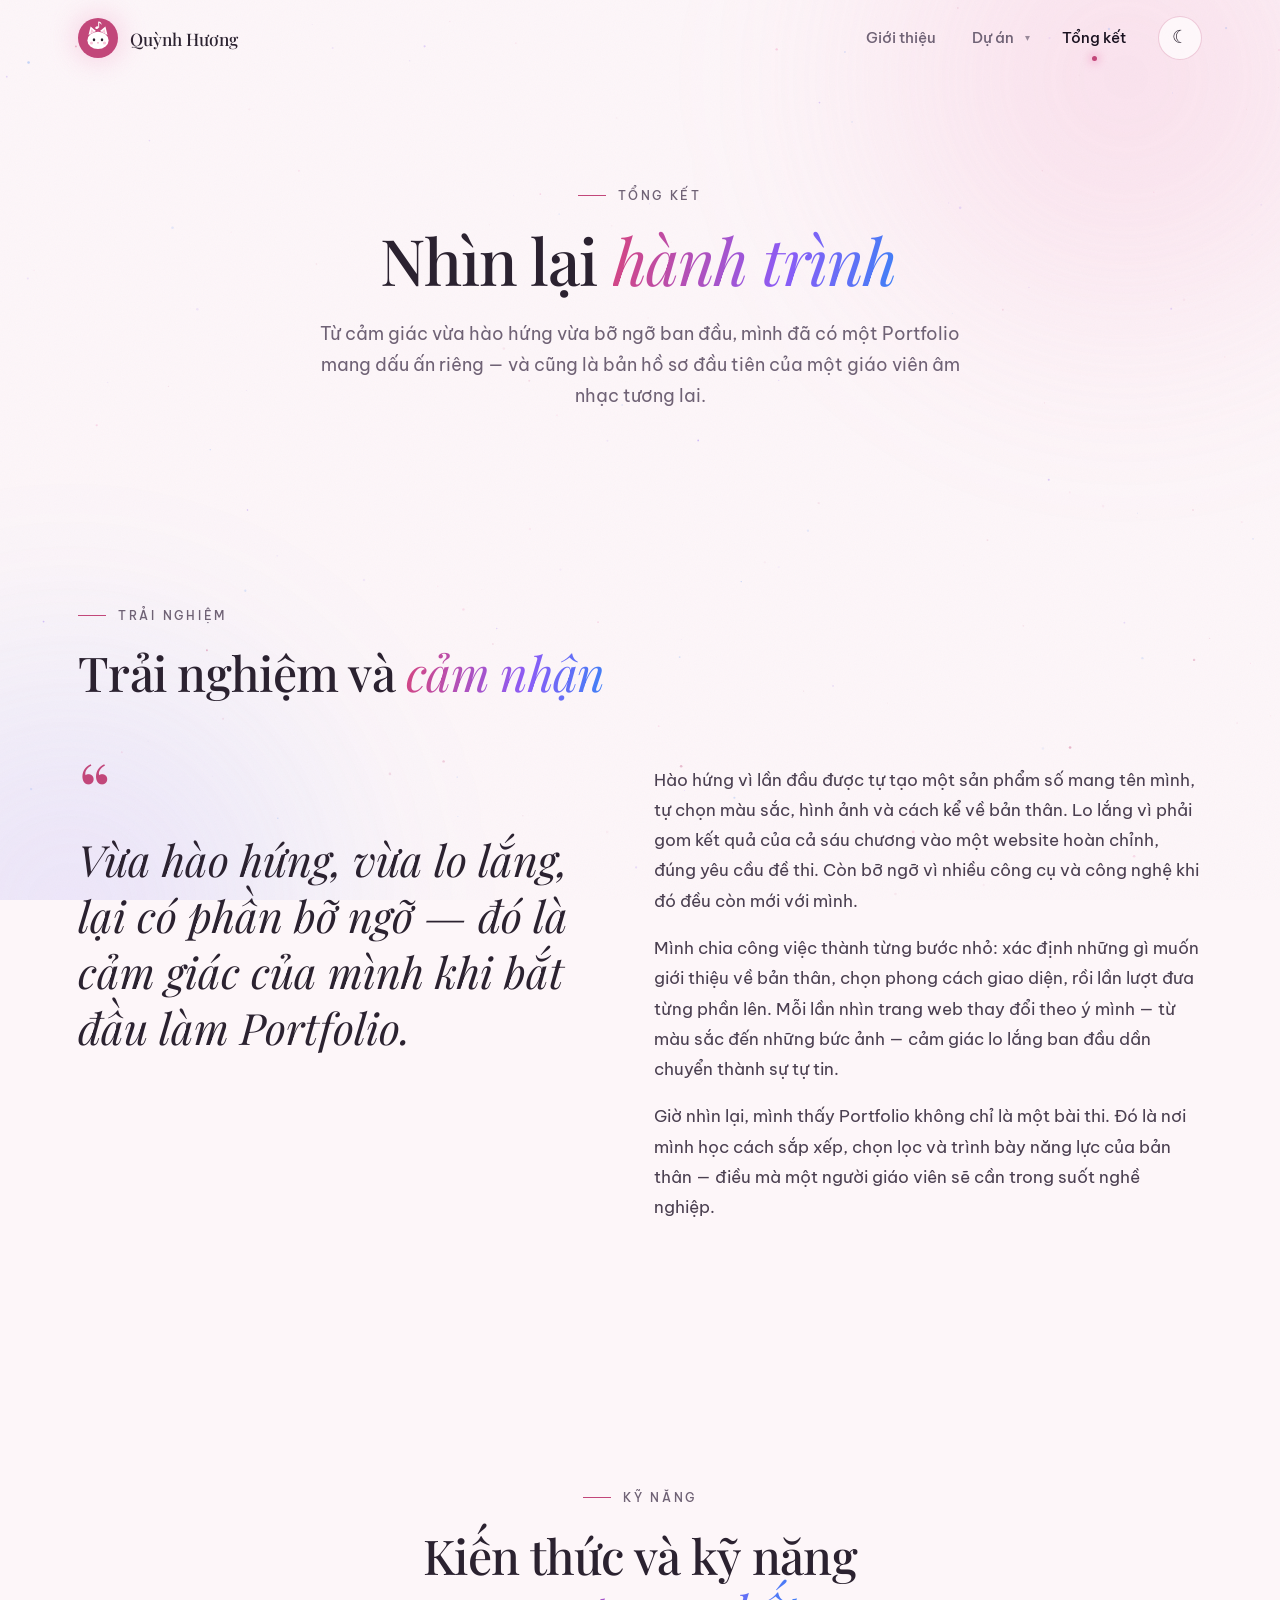
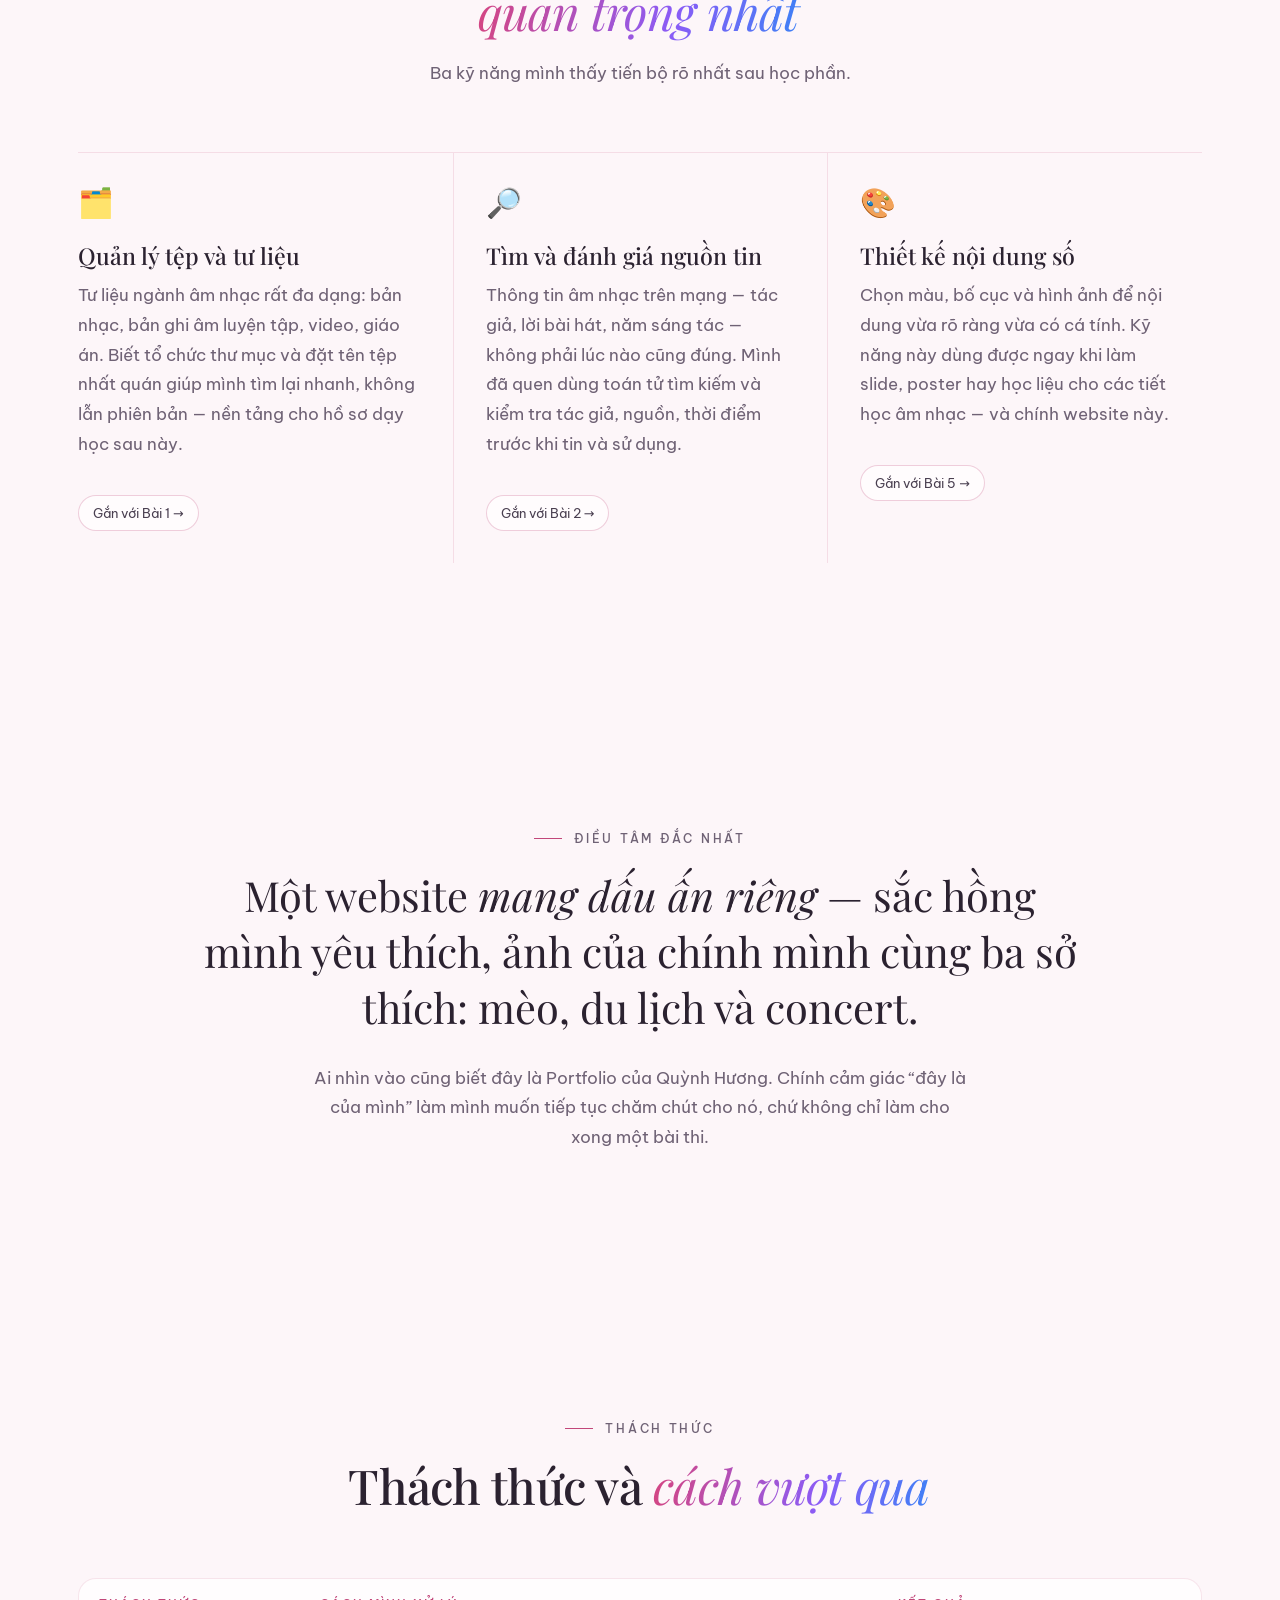
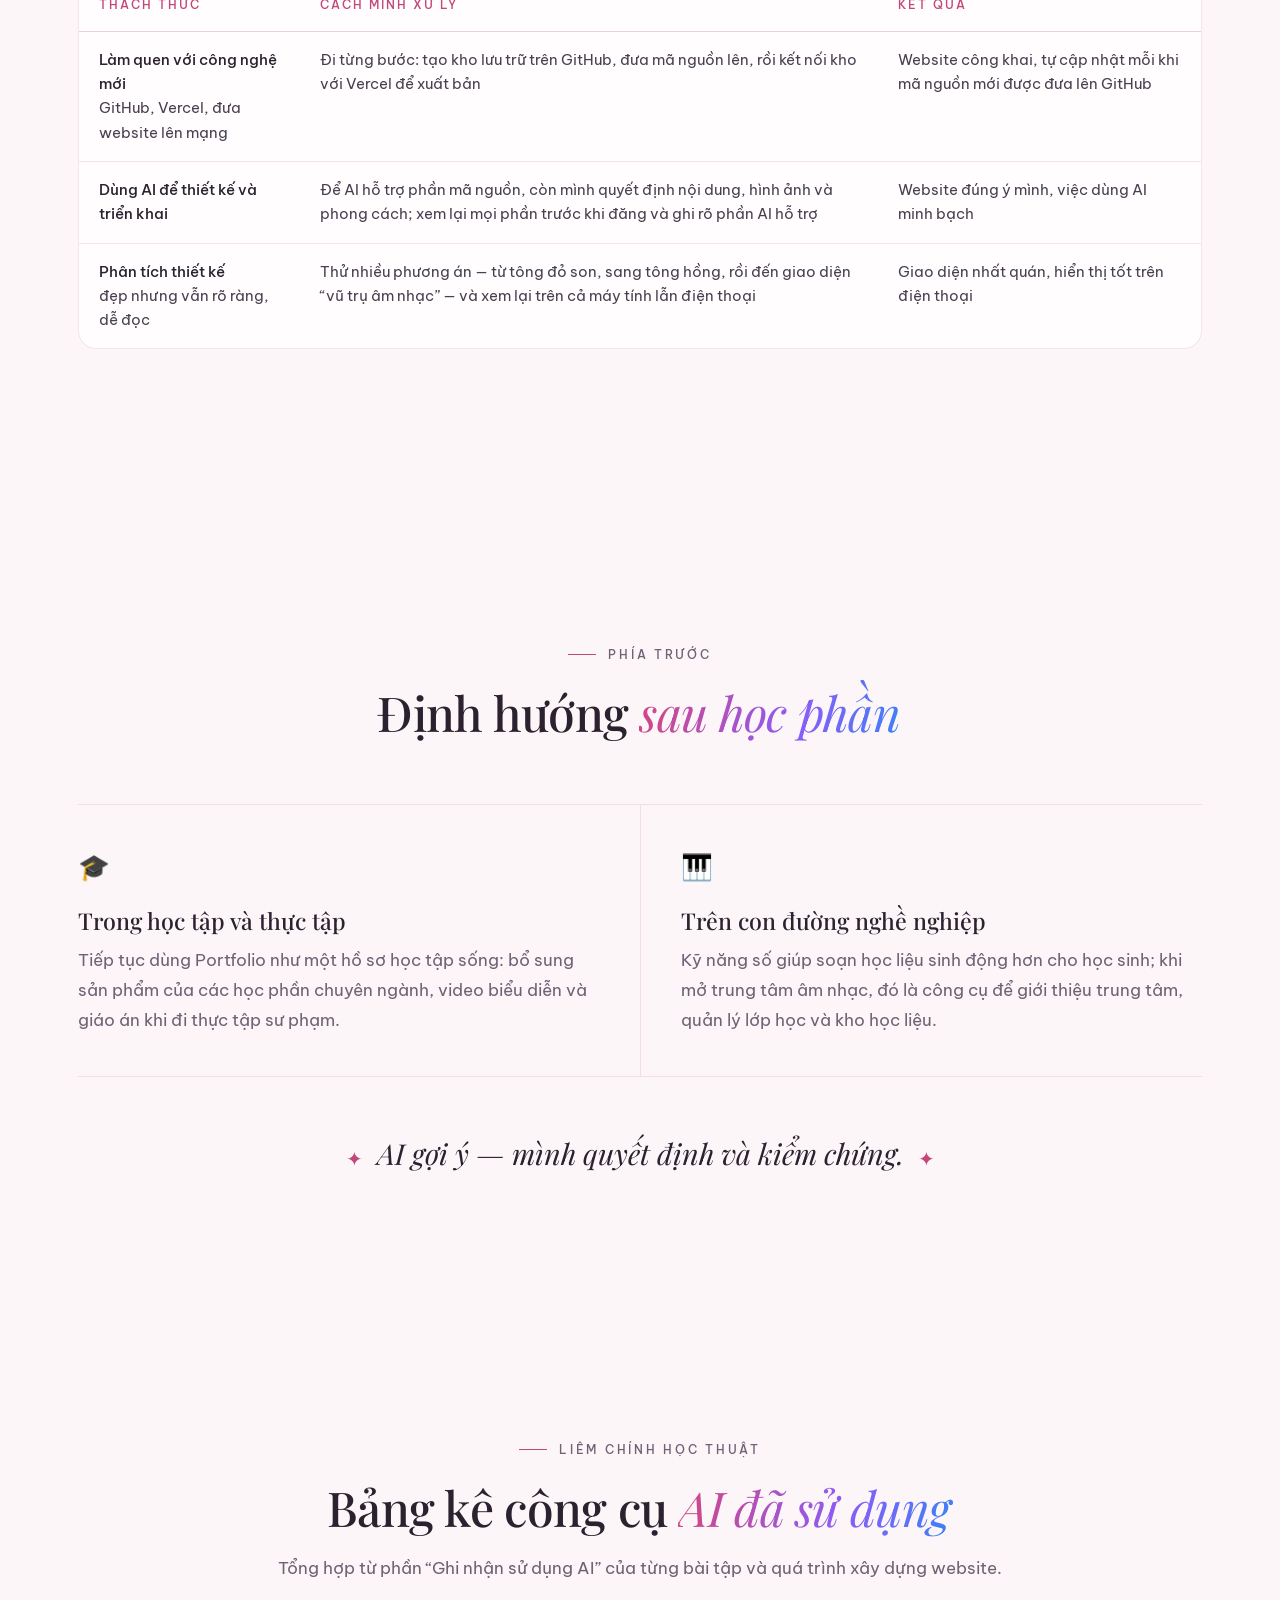
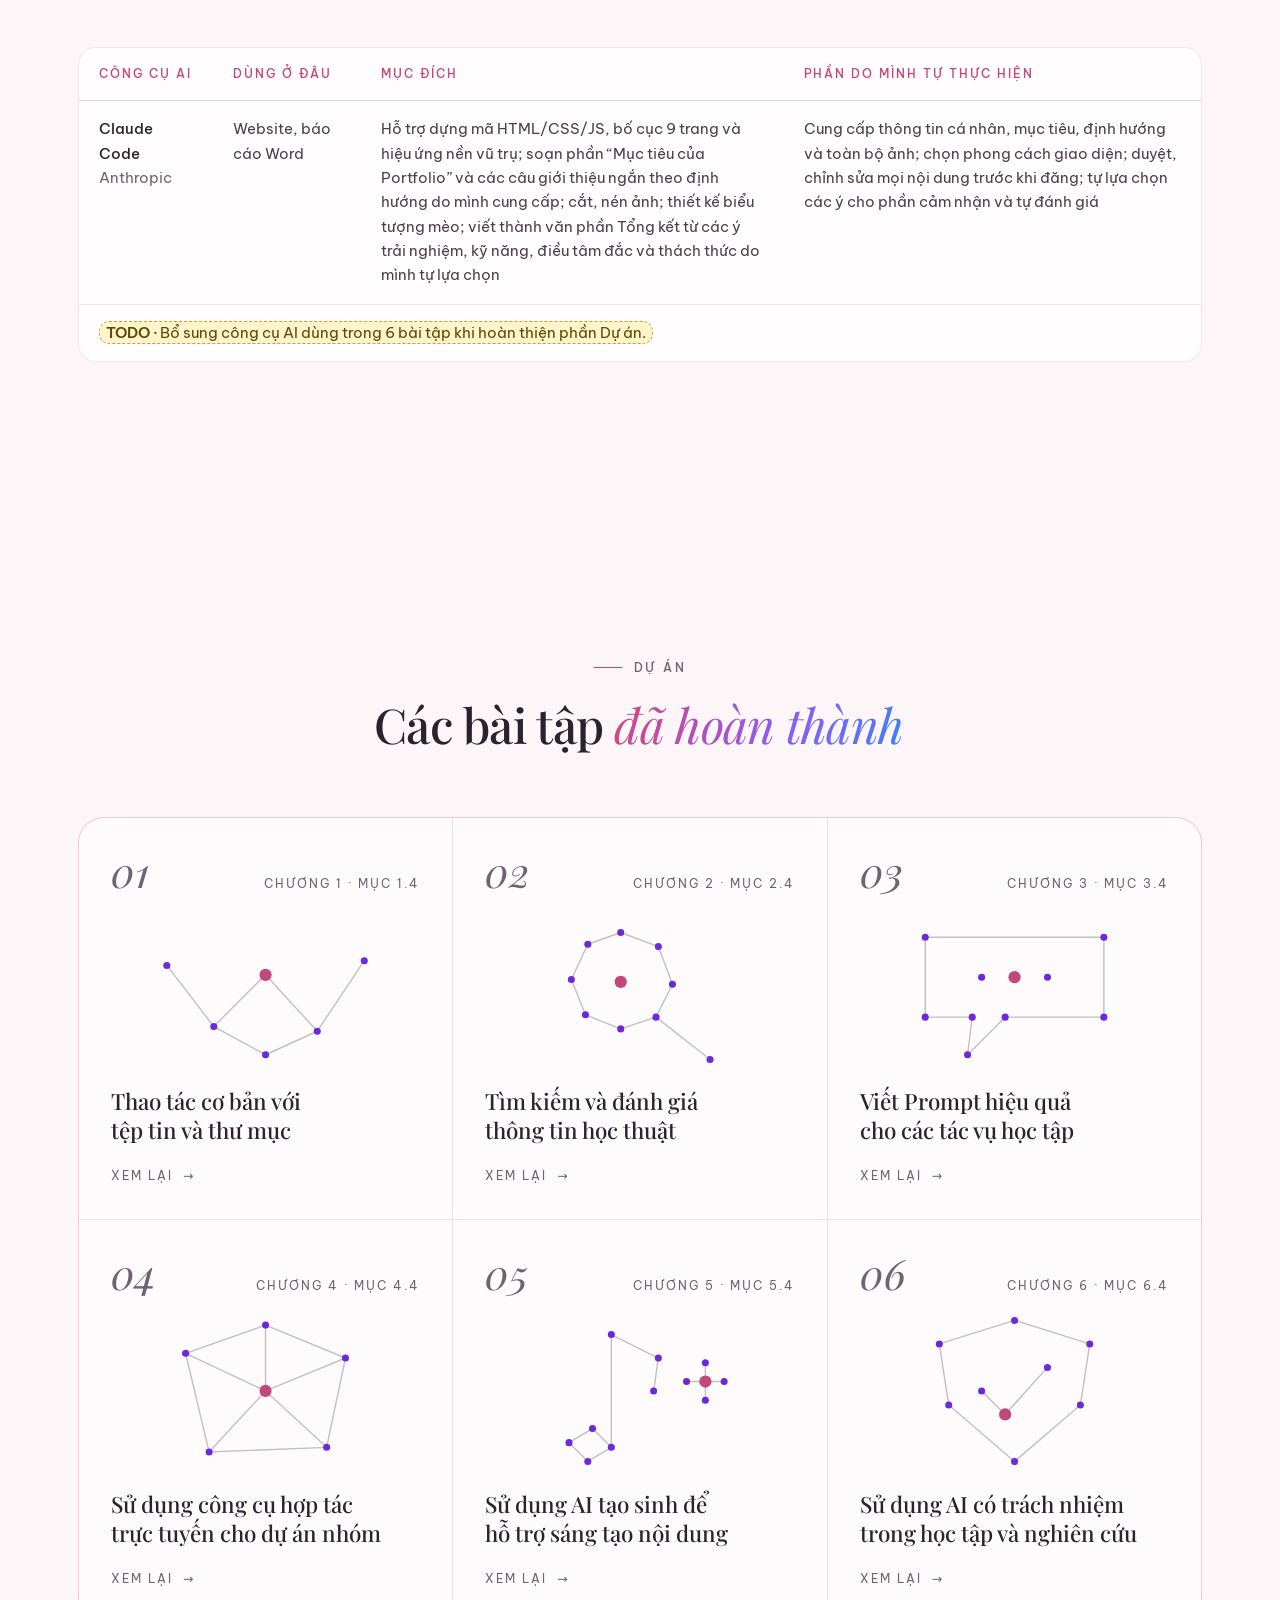
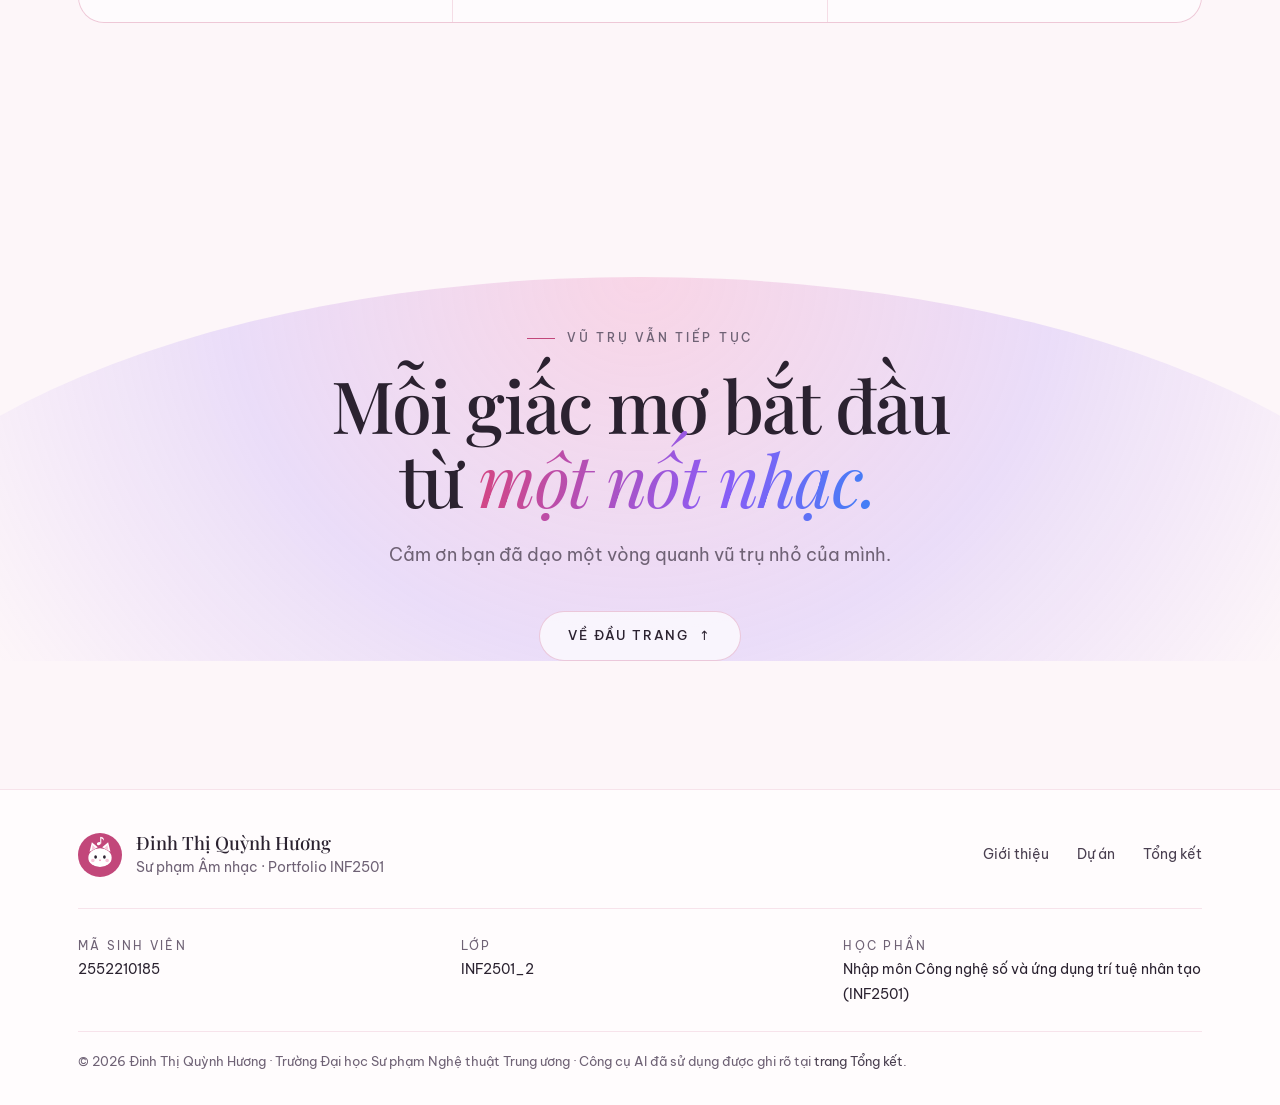
==== commit 596d5a3a: "Thêm giao diện hồng – trắng (mặc định) và nút chuyển sang vũ trụ tối - Gom màu thành biến cho 2 giao" ====
--- a/conclusion.html
+++ b/conclusion.html
@@ -5,7 +5,7 @@
   <meta name="viewport" content="width=device-width, initial-scale=1">
   <title>Tổng kết · Quỳnh Hương</title>
   <meta name="description" content="Tổng kết quá trình xây dựng Portfolio học phần INF2501 của Quỳnh Hương: trải nghiệm, kỹ năng, điều tâm đắc và thách thức.">
-  <meta name="theme-color" content="#050711">
+  <meta name="theme-color" content="#fdf6f9">
   <meta property="og:type" content="website">
   <meta property="og:locale" content="vi_VN">
   <meta property="og:title" content="Tổng kết · Quỳnh Hương">
@@ -18,7 +18,7 @@
   <link rel="preconnect" href="https://fonts.gstatic.com" crossorigin>
   <link href="https://fonts.googleapis.com/css2?family=Be+Vietnam+Pro:wght@400;500;600&family=Playfair+Display:ital,wght@0,400;0,500;0,600;1,400;1,500&display=swap" rel="stylesheet">
   <link rel="stylesheet" href="assets/css/style.css">
-  <script>document.documentElement.classList.add("js")</script>
+  <script>document.documentElement.classList.add("js");try{if(localStorage.getItem("theme")==="dark")document.documentElement.dataset.theme="dark"}catch(e){}</script>
   <script src="assets/js/site.js" defer></script>
 </head>
 <body data-page="conclusion">
--- a/assets/css/style.css
+++ b/assets/css/style.css
@@ -1,19 +1,51 @@
 /* Portfolio Quỳnh Hương — INF2501 · "Vũ trụ của âm nhạc và những ước mơ" */
+/* Mặc định: hồng – trắng. data-theme="dark": vũ trụ tối. */
 :root {
-  --bg: #050711;
-  --bg-2: #0b1025;
-  --panel: rgba(13, 18, 48, .62);   /* mặt phẳng cho bảng, thẻ dữ liệu */
-  --line: rgba(255, 255, 255, .09);
-  --line-2: rgba(255, 255, 255, .16);
-  --text: #f5f5fa;
-  --soft: #d9dbea;                  /* chữ đoạn văn dài */
-  --muted: #a5a7c2;
-  --pink: #f08cbc;                  /* màu nhấn chính — tông hồng của Quỳnh Hương */
-  --pink-deep: #c2477a;
+  --bg: #fdf6f9;
+  --bg-2: #fbeef4;
+  --panel: rgba(255, 255, 255, .8);
+  --line: rgba(194, 71, 122, .14);
+  --line-2: rgba(194, 71, 122, .26);
+  --line-3: rgba(194, 71, 122, .5);
+  --text: #2b2230;
+  --soft: #4a3f50;
+  --muted: #6f6275;
+  --strong: #1a1220;
+  --pink: #c2477a;
+  --pink-deep: #9e2f5f;
   --violet: #8b5cf6;
   --blue: #3b82f6;
   --cyan: #67e8f9;
-  --glow: linear-gradient(100deg, #f9a8d4 0%, #c4b5fd 55%, #93c5fd 100%);
+  --focus: #8b5cf6;
+  --glow: linear-gradient(100deg, #d6457f 0%, #8b5cf6 60%, #3b82f6 100%);
+  --header-bg: rgba(253, 246, 249, .86);
+  --menu-bg: rgba(255, 255, 255, .98);
+  --hover-bg: rgba(194, 71, 122, .08);
+  --chip-bg: rgba(255, 255, 255, .7);
+  --chip-solid: rgba(255, 255, 255, .94);
+  --btn-bg: #c2477a;
+  --btn-fg: #fff;
+  --ring: rgba(194, 71, 122, .28);
+  --ring-2: rgba(139, 92, 246, .3);
+  --note: rgba(194, 71, 122, .6);
+  --core-bg: radial-gradient(circle at 35% 30%, #fff, #fbe4ee 70%);
+  --cst-bg: rgba(255, 255, 255, .88);
+  --cst-hover: #fff;
+  --cst-line: rgba(43, 34, 48, .28);
+  --cst-star: #6d28d9;
+  --cta-base: rgba(255, 255, 255, .65);
+  --footer-bg: rgba(255, 255, 255, .7);
+  --shadow-lg: 0 40px 80px -28px rgba(122, 38, 79, .4);
+  --nebula-a: rgba(240, 140, 188, .45);
+  --nebula-b: rgba(167, 139, 250, .38);
+  --nebula-op: .55;
+  --grain-op: .035;
+  --todo-bg: #fff4cc;
+  --todo-line: #c9a227;
+  --todo-fg: #5c4a00;
+  --star-tints: 194,71,122|139,92,246|240,140,188|59,130,246;
+  --star-alpha: .55;
+  --shoot: 194,71,122;
   --serif: "Playfair Display", Georgia, serif;
   --sans: "Be Vietnam Pro", system-ui, -apple-system, "Segoe UI", sans-serif;
   --fs-display: clamp(2.8rem, 1.6rem + 5vw, 5.8rem);
@@ -25,6 +57,51 @@
   --radius: 18px;
   --ease: cubic-bezier(.2, .7, .2, 1);
 }
+:root[data-theme="dark"] {
+  --bg: #050711;
+  --bg-2: #0b1025;
+  --panel: rgba(13, 18, 48, .62);
+  --line: rgba(255, 255, 255, .09);
+  --line-2: rgba(255, 255, 255, .16);
+  --line-3: rgba(255, 255, 255, .5);
+  --text: #f5f5fa;
+  --soft: #d9dbea;
+  --muted: #a5a7c2;
+  --strong: #fff;
+  --pink: #f08cbc;
+  --pink-deep: #c2477a;
+  --focus: #67e8f9;
+  --glow: linear-gradient(100deg, #f9a8d4 0%, #c4b5fd 55%, #93c5fd 100%);
+  --header-bg: rgba(5, 7, 17, .78);
+  --menu-bg: rgba(11, 16, 37, .97);
+  --hover-bg: rgba(255, 255, 255, .06);
+  --chip-bg: rgba(255, 255, 255, .04);
+  --chip-solid: rgba(11, 16, 37, .86);
+  --btn-bg: #fff;
+  --btn-fg: #050711;
+  --ring: rgba(255, 255, 255, .14);
+  --ring-2: rgba(240, 140, 188, .25);
+  --note: rgba(255, 255, 255, .6);
+  --core-bg: radial-gradient(circle at 35% 30%, #2a1f5c, #0b1025 70%);
+  --cst-bg: rgba(5, 7, 17, .92);
+  --cst-hover: rgba(8, 11, 28, .95);
+  --cst-line: rgba(255, 255, 255, .28);
+  --cst-star: #fff;
+  --cta-base: rgba(11, 16, 37, .55);
+  --footer-bg: rgba(5, 7, 17, .7);
+  --shadow-lg: 0 40px 80px -24px rgba(0, 0, 0, .85);
+  --nebula-a: rgba(139, 92, 246, .55);
+  --nebula-b: rgba(194, 71, 122, .45);
+  --nebula-op: .5;
+  --grain-op: .05;
+  --todo-bg: rgba(250, 204, 21, .12);
+  --todo-line: rgba(250, 204, 21, .6);
+  --todo-fg: #fde68a;
+  --star-tints: 255,255,255|255,255,255|255,255,255|255,196,224|190,210,255;
+  --star-alpha: 1;
+  --shoot: 255,255,255;
+  color-scheme: dark;
+}
 
 * { box-sizing: border-box; }
 html { scroll-behavior: smooth; -webkit-text-size-adjust: 100%; background: var(--bg); }
@@ -35,9 +112,9 @@
 @media (max-width: 600px) { body { font-size: 16px; } }
 img { max-width: 100%; height: auto; display: block; }
 a { color: var(--pink); text-underline-offset: 3px; }
-a:hover { color: #fff; }
-:focus-visible { outline: 2px solid var(--cyan); outline-offset: 3px; border-radius: 6px; }
-::selection { background: rgba(240, 140, 188, .35); color: #fff; }
+a:hover { color: var(--strong); }
+:focus-visible { outline: 2px solid var(--focus); outline-offset: 3px; border-radius: 6px; }
+::selection { background: rgba(240, 140, 188, .35); color: var(--strong); }
 [id] { scroll-margin-top: 96px; }
 
 h1, h2, h3 { font-family: var(--serif); font-weight: 500; letter-spacing: -.015em; margin: 0; text-wrap: balance; }
@@ -62,34 +139,34 @@
 .label::before { content: ""; width: 28px; height: 1px; background: var(--pink); }
 .lead { font-size: 1.15rem; color: var(--muted); line-height: 1.7; }
 .skip { position: absolute; left: -999px; }
-.skip:focus { left: 16px; top: 16px; background: #fff; color: var(--bg); padding: 8px 12px; z-index: 100; }
+.skip:focus { left: 16px; top: 16px; background: var(--btn-bg); color: var(--btn-fg); padding: 8px 12px; z-index: 100; }
 
 /* ---------- Bầu trời: tinh vân + hạt nhiễu + canvas sao ---------- */
 .cosmos { position: fixed; inset: 0; z-index: -3; pointer-events: none; overflow: hidden; background: var(--bg); }
-.cosmos::before, .cosmos::after { content: ""; position: absolute; border-radius: 50%; filter: blur(90px); opacity: .5; }
-.cosmos::before { width: 60vmax; height: 60vmax; top: -24vmax; right: -18vmax; background: radial-gradient(circle, rgba(139, 92, 246, .55), transparent 65%); }
-.cosmos::after { width: 55vmax; height: 55vmax; bottom: -28vmax; left: -22vmax; background: radial-gradient(circle, rgba(194, 71, 122, .45), rgba(59, 130, 246, .12) 45%, transparent 68%); }
+.cosmos::before, .cosmos::after { content: ""; position: absolute; border-radius: 50%; filter: blur(90px); opacity: var(--nebula-op); }
+.cosmos::before { width: 60vmax; height: 60vmax; top: -24vmax; right: -18vmax; background: radial-gradient(circle, var(--nebula-a), transparent 65%); }
+.cosmos::after { width: 55vmax; height: 55vmax; bottom: -28vmax; left: -22vmax; background: radial-gradient(circle, var(--nebula-b), rgba(59, 130, 246, .12) 45%, transparent 68%); }
 #starfield { position: fixed; inset: 0; width: 100%; height: 100%; z-index: -2; pointer-events: none; }
-.grain { position: fixed; inset: 0; z-index: -1; pointer-events: none; opacity: .05;
+.grain { position: fixed; inset: 0; z-index: -1; pointer-events: none; opacity: var(--grain-op);
   background-image: url("data:image/svg+xml,%3Csvg xmlns='http://www.w3.org/2000/svg' width='160' height='160'%3E%3Cfilter id='n'%3E%3CfeTurbulence type='fractalNoise' baseFrequency='.85' numOctaves='2' stitchTiles='stitch'/%3E%3C/filter%3E%3Crect width='100%25' height='100%25' filter='url(%23n)'/%3E%3C/svg%3E"); }
 
 /* ---------- Header nổi ---------- */
 .site-header { position: fixed; top: 0; left: 0; right: 0; z-index: 50; border-bottom: 1px solid transparent; transition: background .35s var(--ease), border-color .35s; }
-.site-header.scrolled, body.menu-open .site-header { background: rgba(5, 7, 17, .78); backdrop-filter: blur(14px) saturate(140%); -webkit-backdrop-filter: blur(14px); border-bottom-color: var(--line); }
+.site-header.scrolled, body.menu-open .site-header { background: var(--header-bg); backdrop-filter: blur(14px) saturate(140%); -webkit-backdrop-filter: blur(14px); border-bottom-color: var(--line); }
 .nav-bar { display: flex; align-items: center; justify-content: space-between; min-height: 76px; gap: 16px; }
 .brand { display: flex; align-items: center; gap: 12px; color: var(--text); text-decoration: none; font: 500 1.08rem var(--serif); }
-.brand:hover { color: #fff; }
+.brand:hover { color: var(--strong); }
 .brand img { width: 40px; height: 40px; filter: drop-shadow(0 0 14px rgba(240, 140, 188, .45)); transition: transform .4s var(--ease); }
 .brand:hover img { transform: rotate(-10deg) scale(1.06); }
 .nav-toggle {
-  display: none; min-height: 44px; border: 1px solid var(--line-2); background: rgba(255, 255, 255, .04); color: var(--text);
+  display: none; min-height: 44px; border: 1px solid var(--line-2); background: var(--chip-bg); color: var(--text);
   border-radius: 999px; padding: 8px 18px; font: 500 .9rem var(--sans); cursor: pointer;
 }
 #site-nav > ul { display: flex; gap: 4px; list-style: none; margin: 0; padding: 0; }
 #site-nav li + li { margin: 0; }
 #site-nav a { position: relative; display: block; padding: 10px 16px; color: var(--muted); text-decoration: none; font-size: .95rem; font-weight: 500; transition: color .2s; }
-#site-nav a:hover { color: #fff; }
-#site-nav > ul > li > a[aria-current="page"] { color: #fff; }
+#site-nav a:hover { color: var(--strong); }
+#site-nav > ul > li > a[aria-current="page"] { color: var(--strong); }
 #site-nav > ul > li > a[aria-current="page"]::after {
   content: ""; position: absolute; left: 50%; bottom: 0; width: 5px; height: 5px; margin-left: -2.5px; border-radius: 50%;
   background: var(--pink); box-shadow: 0 0 10px 2px rgba(240, 140, 188, .7);
@@ -100,20 +177,20 @@
 .has-sub::after { content: ""; position: absolute; left: 0; right: 0; top: 100%; height: 12px; }
 .sub {
   position: absolute; right: -40px; top: calc(100% + 10px); width: 370px; list-style: none; margin: 0; padding: 10px;
-  background: rgba(11, 16, 37, .97); backdrop-filter: blur(16px); border: 1px solid var(--line-2); border-radius: var(--radius);
-  box-shadow: 0 30px 60px -20px rgba(0, 0, 0, .7); opacity: 0; visibility: hidden; transform: translateY(6px);
+  background: var(--menu-bg); backdrop-filter: blur(16px); border: 1px solid var(--line-2); border-radius: var(--radius);
+  box-shadow: 0 30px 60px -20px rgba(43, 34, 48, .35); opacity: 0; visibility: hidden; transform: translateY(6px);
   transition: opacity .2s, transform .2s var(--ease), visibility .2s;
 }
 .has-sub:hover .sub, .has-sub:focus-within .sub { opacity: 1; visibility: visible; transform: none; }
 #site-nav .sub a { display: grid; grid-template-columns: 34px 1fr; column-gap: 10px; padding: 10px 12px; border-radius: 12px; color: var(--soft); line-height: 1.4; font-size: .92rem; }
-#site-nav .sub a:hover, #site-nav .sub a[aria-current="page"] { background: rgba(255, 255, 255, .06); color: #fff; }
+#site-nav .sub a:hover, #site-nav .sub a[aria-current="page"] { background: var(--hover-bg); color: var(--strong); }
 .sub b { grid-row: span 2; font: 400 italic 1.1rem/1.3 var(--serif); color: var(--pink); }
 .sub small { color: var(--muted); font-size: .78rem; font-weight: 400; }
 @media (max-width: 900px) {
   .nav-toggle { display: block; }
   #site-nav {
     position: fixed; top: 76px; left: 0; right: 0; max-height: calc(100vh - 76px); overflow-y: auto; padding: 8px 20px 28px;
-    background: rgba(5, 7, 17, .97); border-bottom: 1px solid var(--line);
+    background: var(--menu-bg); border-bottom: 1px solid var(--line);
     opacity: 0; visibility: hidden; transform: translateY(-8px); transition: opacity .25s, transform .25s var(--ease), visibility .25s;
   }
   #site-nav.open { opacity: 1; visibility: visible; transform: none; }
@@ -146,12 +223,12 @@
 .btn {
   display: inline-flex; align-items: center; justify-content: center; gap: 10px; min-height: 50px;
   padding: 12px 28px; border-radius: 999px; text-decoration: none; font: 500 .8rem/1.2 var(--sans); letter-spacing: .14em; text-transform: uppercase;
-  color: var(--text); border: 1px solid var(--line-2); background: rgba(255, 255, 255, .03); cursor: pointer;
+  color: var(--text); border: 1px solid var(--line-2); background: var(--chip-bg); cursor: pointer;
   transition: background .25s, color .25s, border-color .25s, transform .25s var(--ease), box-shadow .25s;
 }
-.btn:hover { border-color: rgba(255, 255, 255, .5); color: #fff; transform: translateY(-2px); }
-.btn.primary { background: #fff; color: var(--bg); border-color: #fff; }
-.btn.primary:hover { color: var(--bg); box-shadow: 0 10px 40px -8px rgba(240, 140, 188, .7); }
+.btn:hover { border-color: var(--line-3); color: var(--strong); transform: translateY(-2px); }
+.btn.primary { background: var(--btn-bg); color: var(--btn-fg); border-color: var(--btn-bg); }
+.btn.primary:hover { color: var(--btn-fg); box-shadow: 0 10px 40px -8px rgba(240, 140, 188, .7); }
 .btn .arrow { transition: transform .25s var(--ease); }
 .btn:hover .arrow { transform: translateX(4px); }
 
@@ -180,8 +257,8 @@
     0 0 120px 10px rgba(194, 71, 122, .3), 0 0 240px 40px rgba(139, 92, 246, .18);
   animation: breathe 10s ease-in-out infinite;
 }
-.ring { position: absolute; inset: -3%; border-radius: 50%; border: 1px solid rgba(255, 255, 255, .14); transform: rotateX(74deg) rotateZ(-16deg); }
-.ring.r2 { inset: 9%; border-color: rgba(240, 140, 188, .25); transform: rotateX(74deg) rotateZ(26deg); }
+.ring { position: absolute; inset: -3%; border-radius: 50%; border: 1px solid var(--ring); transform: rotateX(74deg) rotateZ(-16deg); }
+.ring.r2 { inset: 9%; border-color: var(--ring-2); transform: rotateX(74deg) rotateZ(26deg); }
 .spin { position: absolute; inset: 0; border-radius: 50%; animation: spin 40s linear infinite; }
 .spin::after { content: ""; position: absolute; top: -4px; left: 50%; width: 9px; height: 9px; border-radius: 50%; background: var(--cyan); box-shadow: 0 0 16px 4px rgba(103, 232, 249, .7); }
 .ring.r2 .spin { animation-duration: 66s; animation-direction: reverse; }
@@ -189,16 +266,16 @@
 .portrait {
   position: absolute; left: 50%; top: 50%; width: 50%; aspect-ratio: 4 / 5; transform: translate(-50%, -47%);
   border-radius: 999px 999px 26px 26px; overflow: hidden; border: 1px solid rgba(255, 255, 255, .35);
-  box-shadow: 0 40px 80px -24px rgba(0, 0, 0, .85), 0 0 0 8px rgba(255, 255, 255, .04);
+  box-shadow: var(--shadow-lg), 0 0 0 8px rgba(255, 255, 255, .06);
 }
 .portrait img { width: 100%; height: 100%; object-fit: cover; }
 .hello-chip {
   position: absolute; left: 3%; bottom: 13%; display: flex; align-items: center; gap: 10px; padding: 8px 18px 8px 8px;
-  border-radius: 999px; background: rgba(11, 16, 37, .85); backdrop-filter: blur(10px); border: 1px solid var(--line-2);
-  font-size: .9rem; color: var(--text); box-shadow: 0 20px 40px -16px rgba(0, 0, 0, .8);
+  border-radius: 999px; background: var(--chip-solid); backdrop-filter: blur(10px); border: 1px solid var(--line-2);
+  font-size: .9rem; color: var(--text); box-shadow: 0 20px 40px -16px rgba(43, 34, 48, .45);
 }
 .hello-chip img { width: 34px; height: 34px; }
-.note-float { position: absolute; font: 400 1.8rem/1 var(--serif); color: rgba(255, 255, 255, .6); animation: float 7s ease-in-out infinite; pointer-events: none; }
+.note-float { position: absolute; font: 400 1.8rem/1 var(--serif); color: var(--note); animation: float 7s ease-in-out infinite; pointer-events: none; }
 .note-float.n1 { right: 10%; top: 10%; }
 .note-float.n2 { right: 1%; bottom: 32%; font-size: 1.2rem; animation-delay: -3s; color: rgba(103, 232, 249, .65); }
 .note-float.n3 { left: 6%; top: 24%; font-size: 1.3rem; animation-delay: -5s; color: rgba(240, 140, 188, .65); }
@@ -228,12 +305,12 @@
 /* ---------- VỀ MÌNH ---------- */
 .about { display: grid; grid-template-columns: .8fr 1.2fr; gap: 80px; align-items: center; }
 .about-art { position: relative; aspect-ratio: 1; }
-.about-art .orbit { position: absolute; inset: 0; border-radius: 50%; border: 1px dashed rgba(255, 255, 255, .14); }
-.about-art .orbit.o2 { inset: 15%; border: 1px solid rgba(240, 140, 188, .25); }
+.about-art .orbit { position: absolute; inset: 0; border-radius: 50%; border: 1px dashed var(--ring); }
+.about-art .orbit.o2 { inset: 15%; border: 1px solid var(--ring-2); }
 .about-art .orbit .spin::after { width: 7px; height: 7px; top: -3.5px; }
-.about-art .core { position: absolute; inset: 31%; border-radius: 50%; display: grid; place-items: center; background: radial-gradient(circle at 35% 30%, #2a1f5c, #0b1025 70%); border: 1px solid var(--line-2); box-shadow: 0 0 90px rgba(139, 92, 246, .35); }
+.about-art .core { position: absolute; inset: 31%; border-radius: 50%; display: grid; place-items: center; background: var(--core-bg); border: 1px solid var(--line-2); box-shadow: 0 0 90px rgba(139, 92, 246, .35); }
 .about-art .core img { width: 58%; }
-.about-art .tag { position: absolute; padding: 6px 14px; border-radius: 999px; font-size: .78rem; color: var(--soft); background: rgba(11, 16, 37, .88); border: 1px solid var(--line-2); white-space: nowrap; }
+.about-art .tag { position: absolute; padding: 6px 14px; border-radius: 999px; font-size: .78rem; color: var(--soft); background: var(--chip-solid); border: 1px solid var(--line-2); white-space: nowrap; }
 .about-art .t1 { top: 5%; left: 50%; transform: translateX(-50%); }
 .about-art .t2 { bottom: 18%; left: -4%; }
 .about-art .t3 { bottom: 8%; right: -2%; }
@@ -255,9 +332,9 @@
 .shot-tile:hover img { transform: scale(1.05); filter: saturate(1.08); }
 .shot-tile::after { content: ""; position: absolute; inset: 0; z-index: 1; background: linear-gradient(180deg, transparent 34%, rgba(5, 7, 17, .55) 58%, rgba(5, 7, 17, .95)); pointer-events: none; }
 .shot-tile figcaption { position: absolute; left: 0; right: 0; bottom: 0; z-index: 2; margin: 0; padding: 30px; text-align: left; font-size: 1rem;  text-shadow: 0 1px 12px rgba(5, 7, 17, .8); }
-.shot-tile .no { font: 400 italic 1rem var(--serif); color: var(--pink); }
-.shot-tile h3 { font: 500 clamp(1.45rem, 1.1rem + 1vw, 2.1rem)/1.2 var(--serif); margin-top: 4px; color: var(--text); }
-.shot-tile p { margin: 8px 0 0; color: var(--soft); max-width: 40ch; }
+.shot-tile .no { font: 400 italic 1rem var(--serif); color: #f9a8d4; }
+.shot-tile h3 { font: 500 clamp(1.45rem, 1.1rem + 1vw, 2.1rem)/1.2 var(--serif); margin-top: 4px; color: #fff; }
+.shot-tile p { margin: 8px 0 0; color: rgba(255, 255, 255, .88); max-width: 40ch; }
 .tile-a { grid-column: 1 / 6; grid-row: 1 / 3; }
 .tile-b { grid-column: 6 / 13; aspect-ratio: 16 / 9; }
 .tile-c { grid-column: 6 / 13; aspect-ratio: 16 / 9; }
@@ -279,14 +356,14 @@
 .journey::before { content: ""; position: absolute; left: 50%; top: 10px; bottom: 10px; width: 1px; margin-left: -.5px; background: linear-gradient(var(--pink), var(--violet) 60%, var(--blue)); opacity: .55; }
 .milestone { position: relative; display: grid; grid-template-columns: 1fr 76px 1fr; align-items: center; margin: 0; }
 .milestone + .milestone { margin-top: 26px; }
-.milestone .marker { grid-column: 2; grid-row: 1; justify-self: center; display: grid; place-items: center; width: 52px; height: 52px; border-radius: 50%; background: var(--bg); border: 1px solid var(--line-2); font-size: 1.2rem; color: var(--pink); box-shadow: 0 0 0 6px rgba(5, 7, 17, .92), 0 0 30px rgba(240, 140, 188, .25); }
+.milestone .marker { grid-column: 2; grid-row: 1; justify-self: center; display: grid; place-items: center; width: 52px; height: 52px; border-radius: 50%; background: var(--bg); border: 1px solid var(--line-2); font-size: 1.2rem; color: var(--pink); box-shadow: 0 0 0 6px var(--bg), 0 0 30px rgba(240, 140, 188, .25); }
 .milestone .body { padding: 26px 30px; border: 1px solid var(--line); border-radius: var(--radius); background: var(--panel); }
 .milestone:nth-child(odd) .body { grid-column: 1; grid-row: 1; text-align: right; }
 .milestone:nth-child(even) .body { grid-column: 3; grid-row: 1; }
 .milestone .no { font: 400 italic .95rem var(--serif); color: var(--pink); }
 .milestone h3 { font: 500 1.45rem/1.3 var(--serif); margin-top: 2px; }
 .milestone p { color: var(--muted); margin-top: 8px; }
-.milestone.dream .marker { width: 64px; height: 64px; font-size: 1.4rem; color: var(--bg); background: radial-gradient(circle at 35% 30%, #fff, #f9a8d4 45%, #c2477a); border: 0; box-shadow: 0 0 0 8px rgba(5, 7, 17, .92), 0 0 50px 10px rgba(240, 140, 188, .45); }
+.milestone.dream .marker { width: 64px; height: 64px; font-size: 1.4rem; color: var(--bg); background: radial-gradient(circle at 35% 30%, #fff, #f9a8d4 45%, #c2477a); border: 0; box-shadow: 0 0 0 8px var(--bg), 0 0 50px 10px rgba(240, 140, 188, .45); }
 .milestone.dream .body { border-color: rgba(240, 140, 188, .4); background: linear-gradient(135deg, rgba(194, 71, 122, .2), rgba(139, 92, 246, .12)); }
 @media (max-width: 760px) {
   .journey::before { left: 26px; }
@@ -310,9 +387,9 @@
 
 /* ---------- 6 CHÒM SAO (dự án) ---------- */
 .constellations { display: grid; grid-template-columns: repeat(3, minmax(0, 1fr)); gap: 1px; background: var(--line); border: 1px solid var(--line); border-radius: 26px; overflow: hidden; }
-.cst { position: relative; display: flex; flex-direction: column; min-height: 440px; padding: 32px; background: rgba(5, 7, 17, .92); color: var(--text); text-decoration: none; overflow: hidden; isolation: isolate; transition: background .5s var(--ease); }
+.cst { position: relative; display: flex; flex-direction: column; min-height: 440px; padding: 32px; background: var(--cst-bg); color: var(--text); text-decoration: none; overflow: hidden; isolation: isolate; transition: background .5s var(--ease); }
 .cst::before { content: ""; position: absolute; inset: 0; z-index: -1; opacity: 0; transition: opacity .6s var(--ease); background: radial-gradient(420px circle at 50% 38%, var(--tone, rgba(139, 92, 246, .24)), transparent 70%); }
-.cst:hover, .cst:focus-visible { color: var(--text); background: rgba(8, 11, 28, .95); }
+.cst:hover, .cst:focus-visible { color: var(--text); background: var(--cst-hover); }
 .cst:hover::before, .cst:focus-visible::before { opacity: 1; }
 .cst-top { display: flex; justify-content: space-between; align-items: baseline; gap: 12px; }
 .cst-num { font: 400 italic 2.6rem/1 var(--serif); color: var(--muted); transition: color .4s, transform .6s var(--ease); }
@@ -322,15 +399,15 @@
 .cst-art { flex: 1; display: grid; place-items: center; min-height: 180px; margin: 14px 0; }
 .cst-art svg { width: 76%; max-width: 240px; height: auto; overflow: visible; transition: transform .9s var(--ease); }
 .cst:hover .cst-art svg { transform: scale(1.08) rotate(-3deg); }
-.cst-art line, .doc-art line { stroke: rgba(255, 255, 255, .28); stroke-width: .6; transition: stroke .5s; }
+.cst-art line, .doc-art line { stroke: var(--cst-line); stroke-width: .6; transition: stroke .5s; }
 .cst:hover .cst-art line { stroke: rgba(240, 140, 188, .75); }
-.cst-art circle, .doc-art circle { fill: #fff; }
+.cst-art circle, .doc-art circle { fill: var(--cst-star); }
 .cst-art circle.big, .doc-art circle.big { fill: var(--pink); }
 .cst h3 { font: 500 1.4rem/1.3 var(--serif); }
 .cst p { color: var(--muted); font-size: .95rem; margin: 10px 0 0; }
 .cst .more { margin-top: 20px; font-size: .78rem; letter-spacing: .16em; text-transform: uppercase; color: var(--muted); display: flex; align-items: center; gap: 10px; transition: color .3s; }
 .cst .more::after { content: "→"; transition: transform .3s var(--ease); }
-.cst:hover .more { color: #fff; }
+.cst:hover .more { color: var(--strong); }
 .cst:hover .more::after { transform: translateX(6px); }
 .cst.compact { min-height: 320px; }
 .cst.compact .cst-art { min-height: 110px; }
@@ -342,14 +419,14 @@
 .badge { display: inline-grid; place-items: center; width: 30px; height: 30px; flex: none; border-radius: 50%; border: 1px solid rgba(240, 140, 188, .55); color: var(--pink); font: 400 italic 1rem/1 var(--serif); }
 
 /* ---------- Khối kêu gọi ---------- */
-.cta { position: relative; text-align: center; padding: 96px 32px; border-radius: 30px; overflow: hidden; border: 1px solid var(--line); background: radial-gradient(ellipse at 50% 120%, rgba(194, 71, 122, .35), transparent 60%), radial-gradient(ellipse at 50% -20%, rgba(139, 92, 246, .22), transparent 55%), rgba(11, 16, 37, .55); }
+.cta { position: relative; text-align: center; padding: 96px 32px; border-radius: 30px; overflow: hidden; border: 1px solid var(--line); background: radial-gradient(ellipse at 50% 120%, rgba(194, 71, 122, .35), transparent 60%), radial-gradient(ellipse at 50% -20%, rgba(139, 92, 246, .22), transparent 55%), var(--cta-base); }
 .cta .label { justify-content: center; }
 .cta p { max-width: 560px; margin: 20px auto 0; color: var(--muted); }
 .pill-links { display: grid; grid-template-columns: repeat(3, minmax(0, 1fr)); gap: 10px; max-width: 760px; list-style: none; padding: 0; margin: 36px auto 0; }
 .pill-links li { margin: 0; }
-.pill-links a { display: flex; align-items: center; justify-content: center; gap: 10px; min-height: 46px; padding: 8px 16px; border-radius: 999px; border: 1px solid var(--line-2); color: var(--soft); text-decoration: none; font-size: .92rem; background: rgba(5, 7, 17, .45); transition: border-color .2s, color .2s; }
+.pill-links a { display: flex; align-items: center; justify-content: center; gap: 10px; min-height: 46px; padding: 8px 16px; border-radius: 999px; border: 1px solid var(--line-2); color: var(--soft); text-decoration: none; font-size: .92rem; background: var(--chip-bg); transition: border-color .2s, color .2s; }
 .pill-links a b { font: 400 italic 1rem var(--serif); color: var(--pink); }
-.pill-links a:hover { border-color: var(--pink); color: #fff; }
+.pill-links a:hover { border-color: var(--pink); color: var(--strong); }
 @media (max-width: 760px) { .pill-links { grid-template-columns: repeat(2, minmax(0, 1fr)); } .cta { padding: 72px 22px; } }
 @media (max-width: 420px) { .pill-links { grid-template-columns: 1fr; } }
 
@@ -359,13 +436,13 @@
 .doc-art svg { width: 100%; height: auto; overflow: visible; }
 .breadcrumb { font-size: .85rem; color: var(--muted); margin-bottom: 22px; }
 .breadcrumb a { color: var(--muted); }
-.breadcrumb a:hover { color: #fff; }
+.breadcrumb a:hover { color: var(--strong); }
 .doc-hero .label { justify-content: center; }
 .doc-hero h1 { max-width: 920px; margin-inline: auto; }
 .doc-hero .lead { max-width: 640px; margin: 20px auto 0; }
 .meta-row { display: flex; flex-wrap: wrap; justify-content: center; gap: 10px; margin-top: 26px; }
-.chip { display: inline-flex; padding: 6px 14px; border-radius: 999px; border: 1px solid var(--line-2); color: var(--soft); font-size: .8rem; text-decoration: none; background: rgba(5, 7, 17, .5); }
-a.chip:hover { border-color: var(--pink); color: #fff; }
+.chip { display: inline-flex; padding: 6px 14px; border-radius: 999px; border: 1px solid var(--line-2); color: var(--soft); font-size: .8rem; text-decoration: none; background: var(--chip-bg); }
+a.chip:hover { border-color: var(--pink); color: var(--strong); }
 @media (max-width: 600px) {
   .doc-hero { padding-block: 124px 24px; } .doc-art { top: 90px; opacity: .22; }
   .label { letter-spacing: .16em; }
@@ -377,7 +454,7 @@
 .toc ol { list-style: none; padding: 0; margin: 0; border-left: 1px solid var(--line-2); }
 .toc li { margin: 0; }
 .toc a { display: flex; align-items: center; gap: 12px; padding: 9px 0 9px 18px; margin-left: -1px; border-left: 1px solid transparent; color: var(--muted); text-decoration: none; font-size: .95rem; transition: color .2s, border-color .2s; }
-.toc a:hover, .toc a.active { color: #fff; border-left-color: var(--pink); }
+.toc a:hover, .toc a.active { color: var(--strong); border-left-color: var(--pink); }
 .toc .badge { width: 26px; height: 26px; font-size: .85rem; }
 @media (max-width: 1023px) { .doc { grid-template-columns: minmax(0, 1fr); gap: 0; padding-top: 16px; } .toc { display: none; } }
 .part { padding-bottom: 72px; margin-bottom: 72px; border-bottom: 1px solid var(--line); color: var(--soft); }
@@ -430,7 +507,7 @@
 
 .pager { display: grid; grid-template-columns: 1fr auto 1fr; gap: 16px; align-items: stretch; }
 .pager-card { display: flex; flex-direction: column; justify-content: center; gap: 6px; padding: 22px 24px; border-radius: var(--radius); border: 1px solid var(--line); background: var(--panel); text-decoration: none; color: var(--text); font: 500 1.05rem/1.4 var(--serif); transition: border-color .25s, transform .25s var(--ease); }
-.pager-card:hover { border-color: rgba(240, 140, 188, .6); transform: translateY(-3px); color: #fff; }
+.pager-card:hover { border-color: rgba(240, 140, 188, .6); transform: translateY(-3px); color: var(--strong); }
 .pager-card small { font: 400 .78rem var(--sans); letter-spacing: .16em; text-transform: uppercase; color: var(--muted); }
 .pager-card.next { text-align: right; }
 .pager .back { align-self: center; }
@@ -466,7 +543,7 @@
 .principle::before, .principle::after { content: "✦"; color: var(--pink); font-style: normal; font-size: .7em; margin: 0 14px; vertical-align: middle; }
 
 /* ---------- TODO: phải xoá hết trước khi nộp ---------- */
-.todo { display: block; background: rgba(250, 204, 21, .12); border: 1px dashed rgba(250, 204, 21, .6); color: #fde68a; padding: 10px 14px; border-radius: 10px; font-size: .92rem; margin: 8px 0; }
+.todo { display: block; background: var(--todo-bg); border: 1px dashed var(--todo-line); color: var(--todo-fg); padding: 10px 14px; border-radius: 10px; font-size: .92rem; margin: 8px 0; }
 span.todo { display: inline; padding: 1px 6px; margin: 0; }
 .todo::before { content: "TODO · "; font-weight: 600; }
 figure.todo { min-height: 160px; display: grid; place-items: center; text-align: center; }
@@ -477,9 +554,9 @@
 .finale .label { justify-content: center; }
 .finale .display { font-size: clamp(2.3rem, 1.3rem + 4vw, 4.8rem); max-width: 15ch; margin-inline: auto; }
 .finale .lead { margin: 24px auto 0; max-width: 52ch; }
-.site-footer { margin-top: 128px; border-top: 1px solid var(--line); background: rgba(5, 7, 17, .7); font-size: .9rem; color: var(--muted); text-align: left; }
+.site-footer { margin-top: 128px; border-top: 1px solid var(--line); background: var(--footer-bg); font-size: .9rem; color: var(--muted); text-align: left; }
 .site-footer a { color: var(--soft); text-decoration: none; }
-.site-footer a:hover { color: #fff; }
+.site-footer a:hover { color: var(--strong); }
 .footer-top { display: flex; flex-wrap: wrap; align-items: center; justify-content: space-between; gap: 24px; padding: 40px 0 28px; }
 .footer-brand { display: flex; align-items: center; gap: 14px; }
 .footer-brand img { width: 44px; height: 44px; }
@@ -509,3 +586,52 @@
 /* Sao trong chòm sao lấp lánh nhẹ */
 .cst-art circle, .doc-art circle { animation: twinkle 4.5s ease-in-out infinite; }
 @keyframes twinkle { 50% { opacity: .45; } }
+
+/* Nút chuyển giao diện */
+.nav-actions { display: flex; align-items: center; gap: 10px; }
+.theme-toggle {
+  display: grid; place-items: center; width: 44px; height: 44px; border-radius: 50%; cursor: pointer; padding: 0;
+  border: 1px solid var(--line-2); background: var(--chip-bg); color: var(--text); font-size: 1.1rem; line-height: 1;
+  transition: transform .4s var(--ease), border-color .2s, color .2s;
+}
+.theme-toggle:hover { border-color: var(--line-3); color: var(--pink); transform: rotate(-20deg); }
+
+.nav-bar > nav { margin-left: auto; }
+
+/* ---------- Hiệu ứng chuyển giao diện "lucid dream" ---------- */
+::view-transition-old(root), ::view-transition-new(root) { animation: none; mix-blend-mode: normal; }
+html.dreaming::view-transition-old(root) { animation: dream-out 1.15s var(--ease) both; }
+html.dreaming::view-transition-new(root) { animation: dream-in 1.15s var(--ease) both; }
+@keyframes dream-in {
+  0% { clip-path: circle(0 at var(--tx) var(--ty)); filter: blur(16px) saturate(1.8) hue-rotate(-40deg) brightness(1.15); }
+  55% { filter: blur(4px) saturate(1.35) hue-rotate(12deg) brightness(1.05); }
+  100% { clip-path: circle(150vmax at var(--tx) var(--ty)); filter: none; }
+}
+@keyframes dream-out {
+  100% { filter: blur(12px) saturate(1.5) hue-rotate(25deg); transform: scale(1.03); opacity: .55; }
+}
+/* Trình duyệt chưa hỗ trợ View Transitions: đổi màu mượt */
+html.theme-fade, html.theme-fade * { transition: background-color .7s var(--ease), color .7s var(--ease), border-color .7s var(--ease), fill .7s, stroke .7s !important; }
+
+.dream-veil { position: fixed; inset: 0; z-index: 9999; pointer-events: none; overflow: hidden; }
+.dream-veil b {
+  position: absolute; left: var(--tx); top: var(--ty); width: 40px; height: 40px; margin: -20px 0 0 -20px; border-radius: 50%;
+  background: conic-gradient(from 0deg, #f9a8d4, #c4b5fd, #93c5fd, #67e8f9, #fbcfe8, #f9a8d4);
+  -webkit-mask: radial-gradient(circle, transparent 58%, #000 62%, #000 70%, transparent 74%);
+          mask: radial-gradient(circle, transparent 58%, #000 62%, #000 70%, transparent 74%);
+  filter: blur(2px); animation: dream-ring 1.3s var(--ease) forwards;
+}
+.dream-veil i {
+  position: absolute; left: var(--tx); top: var(--ty); font-style: normal; font-size: var(--sz); line-height: 1;
+  color: #fff; text-shadow: 0 0 8px #f9a8d4, 0 0 16px #c4b5fd; opacity: 0;
+  animation: dream-spark 1.4s var(--ease) var(--dl) forwards;
+}
+@keyframes dream-ring { 0% { transform: scale(.2); opacity: 1; } 100% { transform: scale(60); opacity: 0; } }
+@keyframes dream-spark {
+  0% { transform: translate(-50%, -50%) scale(.2); opacity: 0; }
+  25% { opacity: 1; }
+  100% { transform: translate(calc(-50% + var(--dx)), calc(-50% + var(--dy))) scale(1) rotate(90deg); opacity: 0; }
+}
+/* Vòng sáng + sao nằm ở lớp chuyển cảnh riêng để không bị làm mờ cùng trang */
+.dream-veil { view-transition-name: dream-veil; }
+::view-transition-group(dream-veil) { z-index: 2; animation-duration: .2s; }
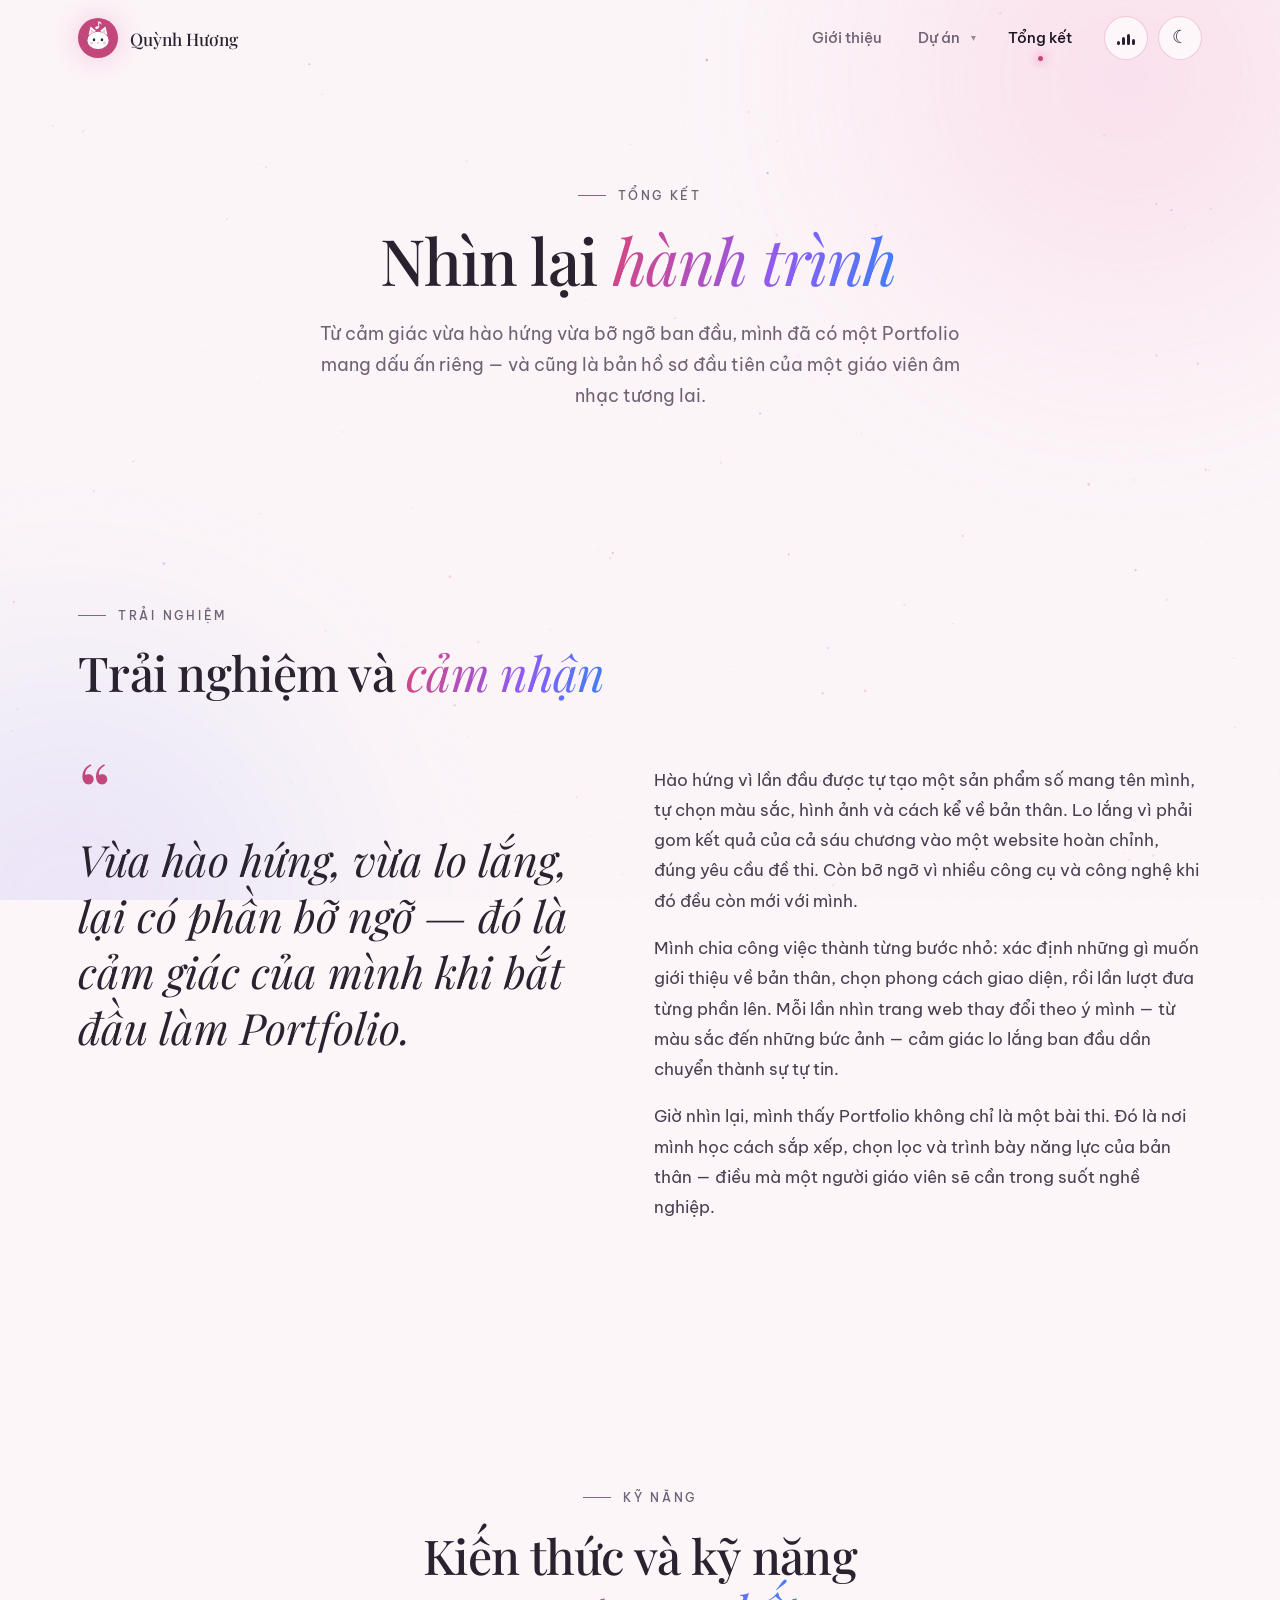
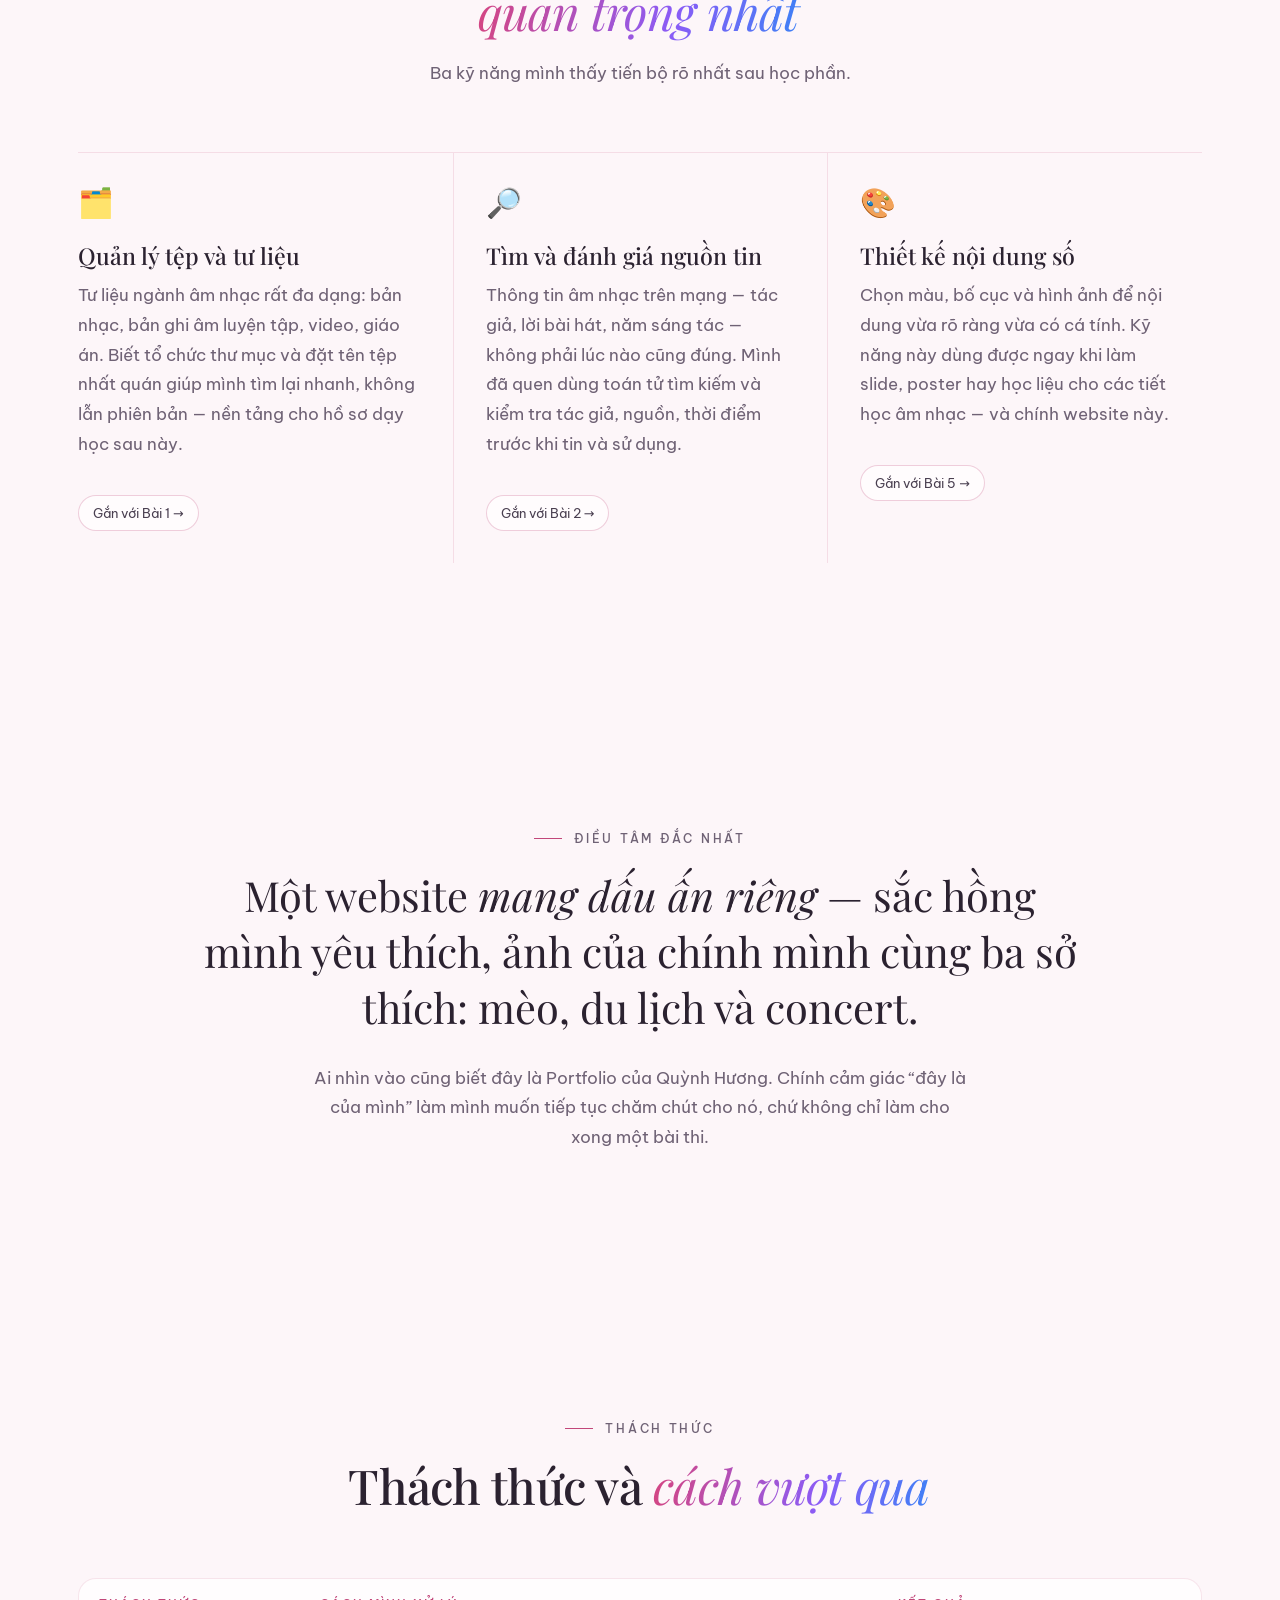
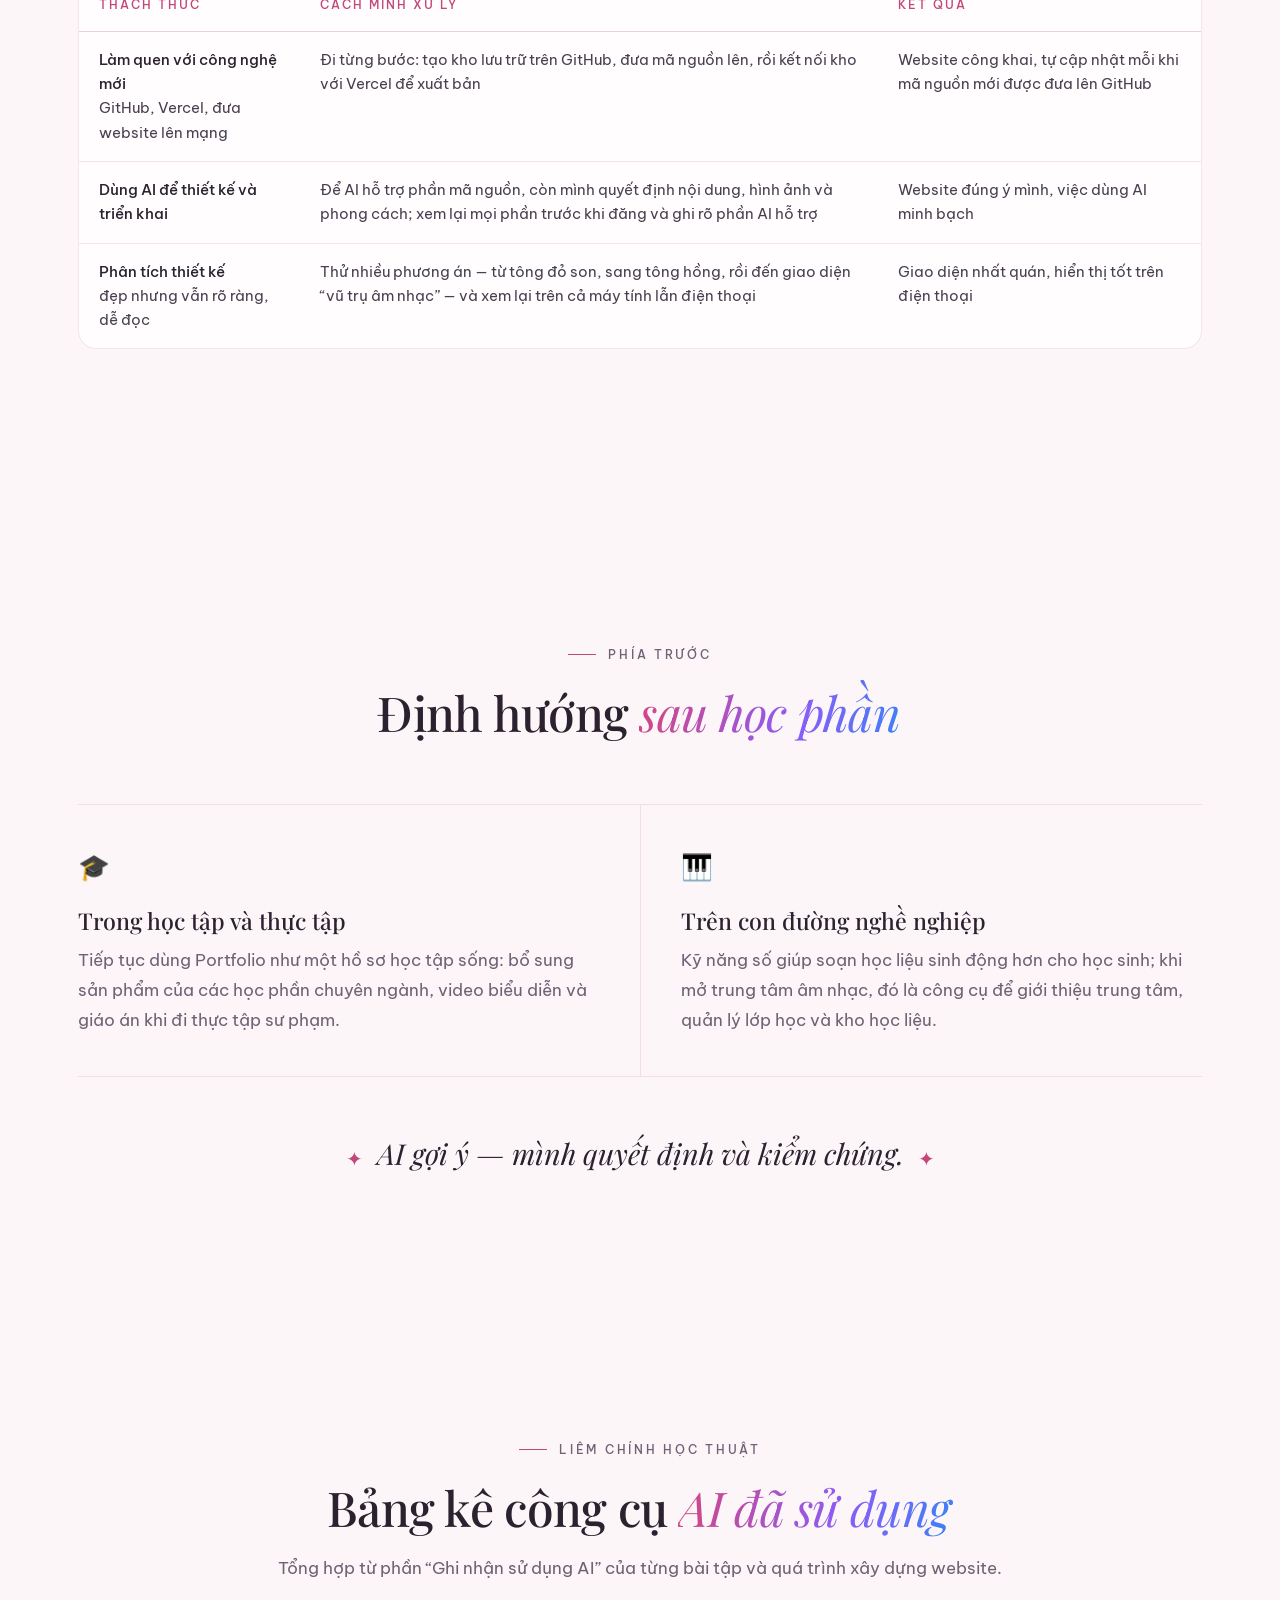
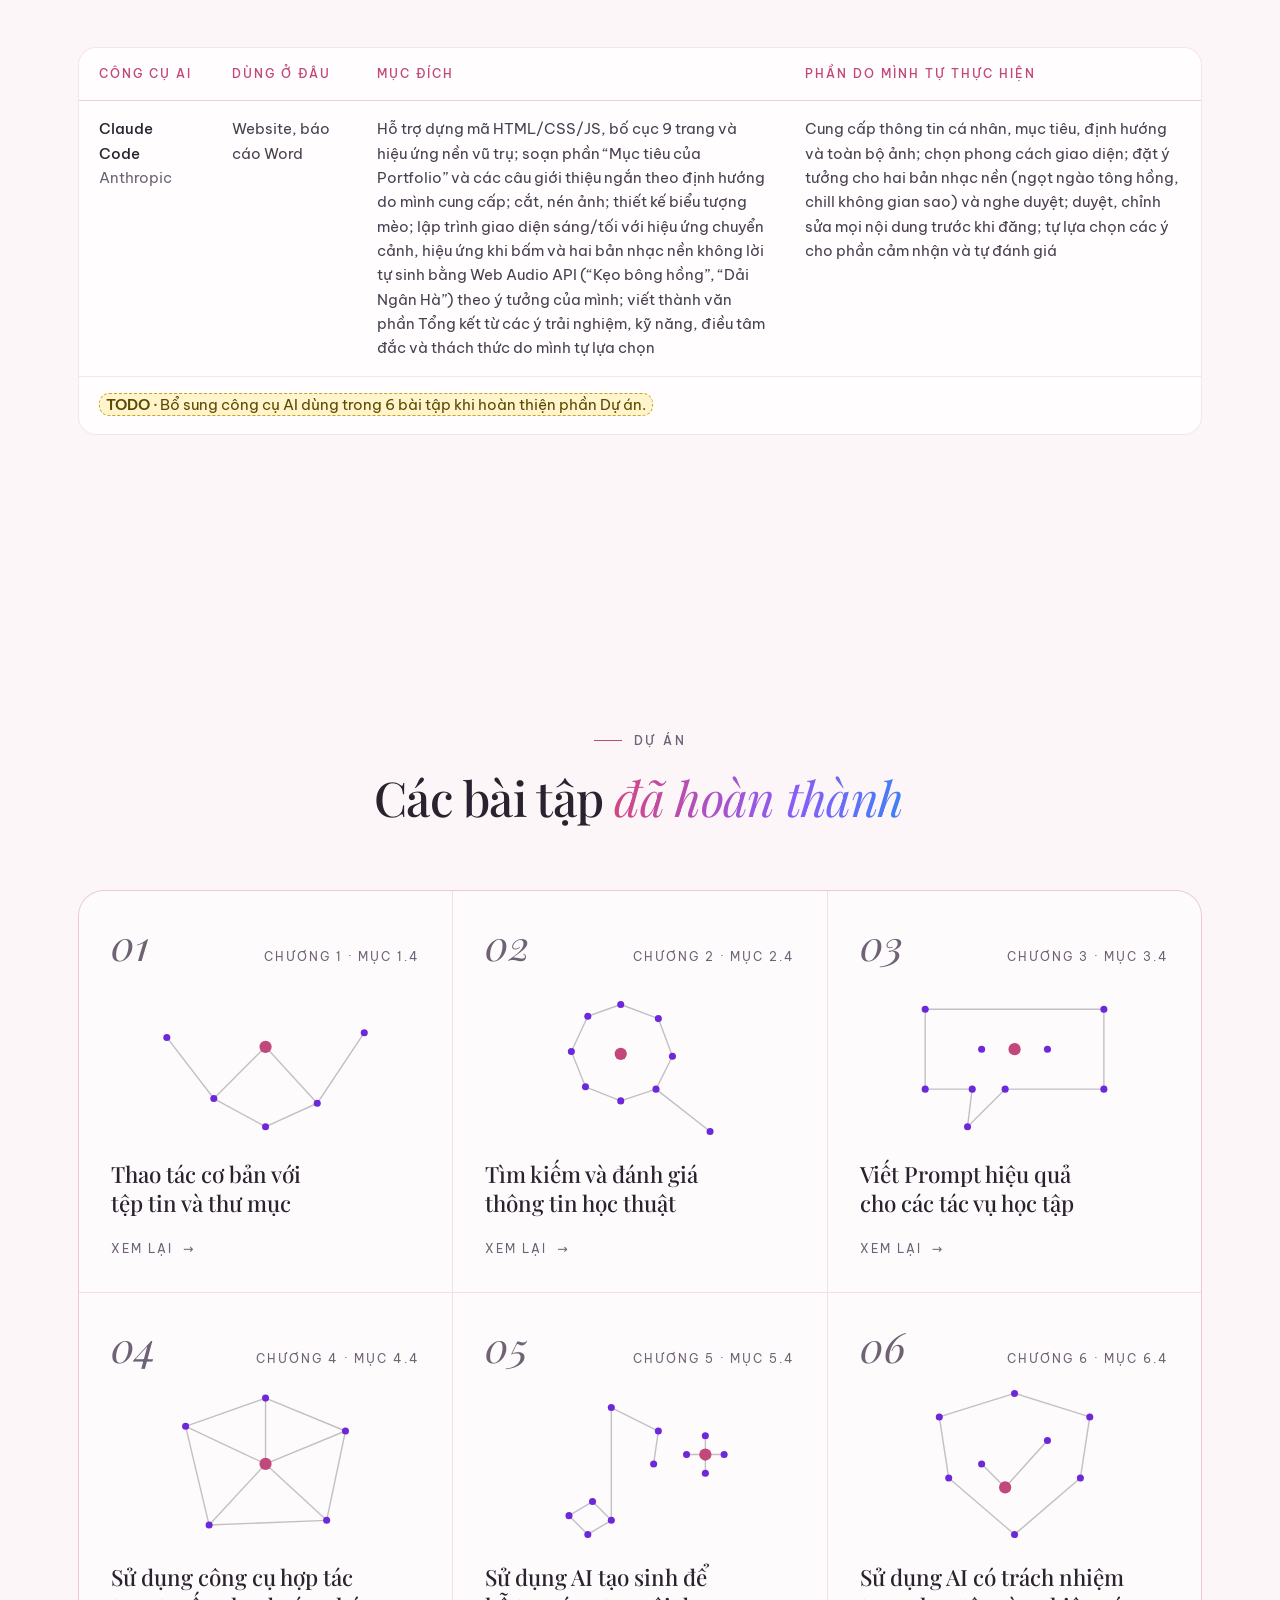
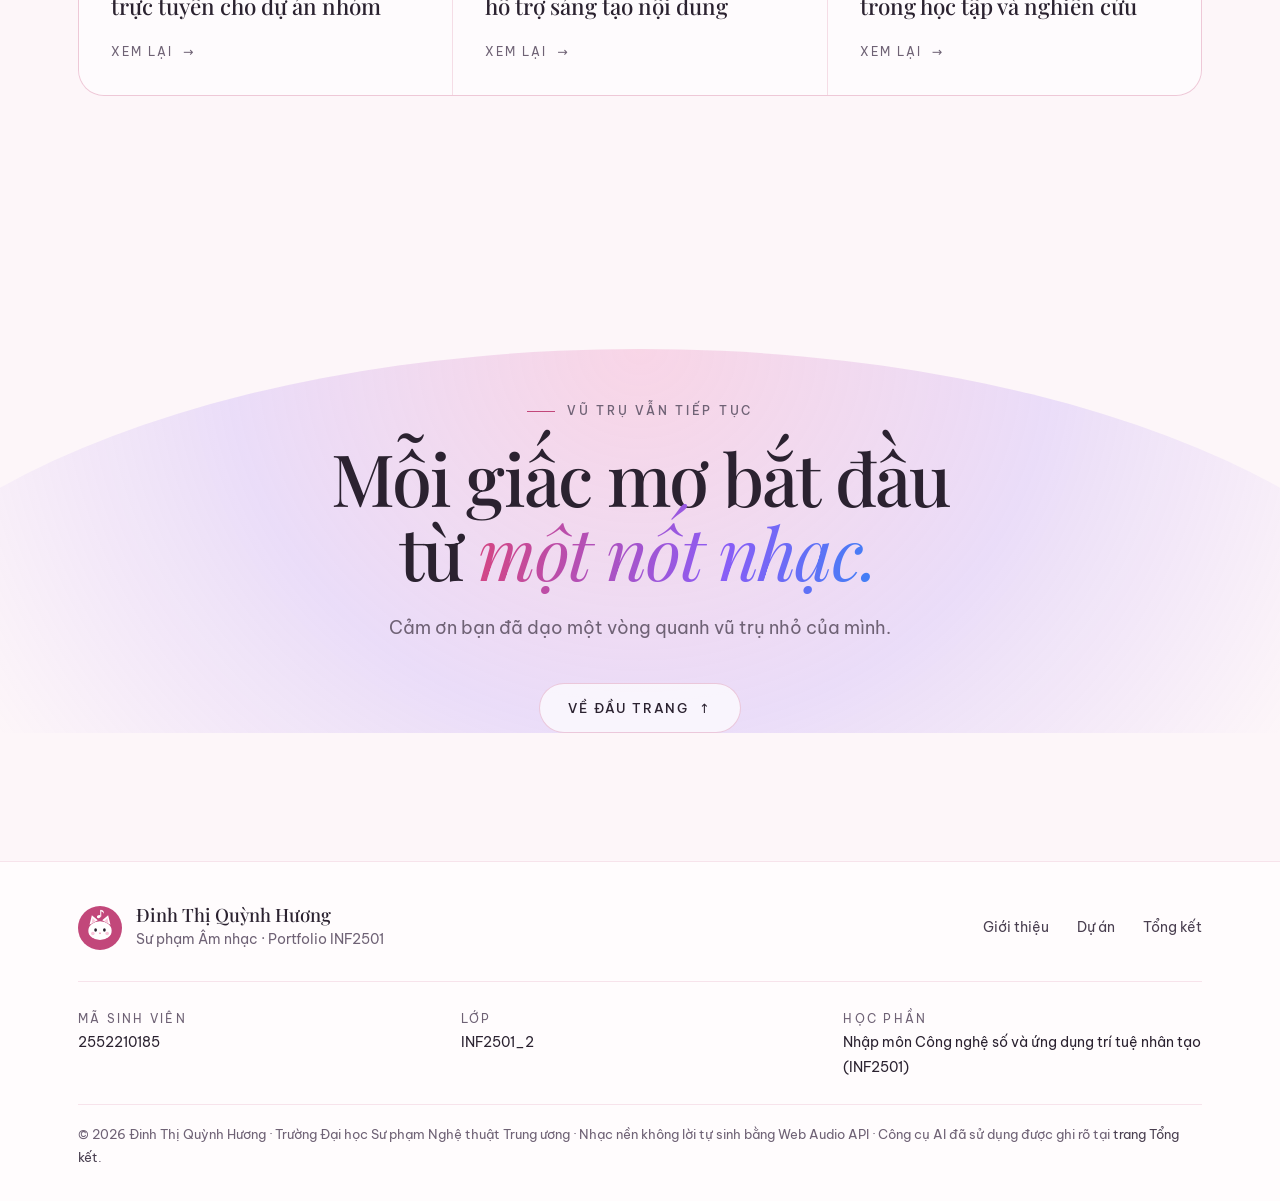
==== commit c4c96cb0: "Thêm nhạc nền không lời và hiệu ứng khi bấm - music.js: 2 bản nhạc tự sinh bằng Web Audio API — "Kẹo" ====
--- a/conclusion.html
+++ b/conclusion.html
@@ -19,6 +19,7 @@
   <link href="https://fonts.googleapis.com/css2?family=Be+Vietnam+Pro:wght@400;500;600&family=Playfair+Display:ital,wght@0,400;0,500;0,600;1,400;1,500&display=swap" rel="stylesheet">
   <link rel="stylesheet" href="assets/css/style.css">
   <script>document.documentElement.classList.add("js");try{if(localStorage.getItem("theme")==="dark")document.documentElement.dataset.theme="dark"}catch(e){}</script>
+  <script src="assets/js/music.js" defer></script>
   <script src="assets/js/site.js" defer></script>
 </head>
 <body data-page="conclusion">
@@ -133,8 +134,8 @@
           <tr>
             <td data-label="Công cụ AI"><strong>Claude Code</strong><br><span class="muted">Anthropic</span></td>
             <td data-label="Dùng ở đâu">Website, báo cáo Word</td>
-            <td data-label="Mục đích">Hỗ trợ dựng mã HTML/CSS/JS, bố cục 9 trang và hiệu ứng nền vũ trụ; soạn phần “Mục tiêu của Portfolio” và các câu giới thiệu ngắn theo định hướng do mình cung cấp; cắt, nén ảnh; thiết kế biểu tượng mèo; viết thành văn phần Tổng kết từ các ý trải nghiệm, kỹ năng, điều tâm đắc và thách thức do mình tự lựa chọn</td>
-            <td data-label="Tự thực hiện">Cung cấp thông tin cá nhân, mục tiêu, định hướng và toàn bộ ảnh; chọn phong cách giao diện; duyệt, chỉnh sửa mọi nội dung trước khi đăng; tự lựa chọn các ý cho phần cảm nhận và tự đánh giá</td>
+            <td data-label="Mục đích">Hỗ trợ dựng mã HTML/CSS/JS, bố cục 9 trang và hiệu ứng nền vũ trụ; soạn phần “Mục tiêu của Portfolio” và các câu giới thiệu ngắn theo định hướng do mình cung cấp; cắt, nén ảnh; thiết kế biểu tượng mèo; lập trình giao diện sáng/tối với hiệu ứng chuyển cảnh, hiệu ứng khi bấm và hai bản nhạc nền không lời tự sinh bằng Web Audio API (“Kẹo bông hồng”, “Dải Ngân Hà”) theo ý tưởng của mình; viết thành văn phần Tổng kết từ các ý trải nghiệm, kỹ năng, điều tâm đắc và thách thức do mình tự lựa chọn</td>
+            <td data-label="Tự thực hiện">Cung cấp thông tin cá nhân, mục tiêu, định hướng và toàn bộ ảnh; chọn phong cách giao diện; đặt ý tưởng cho hai bản nhạc nền (ngọt ngào tông hồng, chill không gian sao) và nghe duyệt; duyệt, chỉnh sửa mọi nội dung trước khi đăng; tự lựa chọn các ý cho phần cảm nhận và tự đánh giá</td>
           </tr>
           <tr><td colspan="4"><span class="todo">Bổ sung công cụ AI dùng trong 6 bài tập khi hoàn thiện phần Dự án.</span></td></tr>
         </tbody>
--- a/assets/css/style.css
+++ b/assets/css/style.css
@@ -635,3 +635,37 @@
 /* Vòng sáng + sao nằm ở lớp chuyển cảnh riêng để không bị làm mờ cùng trang */
 .dream-veil { view-transition-name: dream-veil; }
 ::view-transition-group(dream-veil) { z-index: 2; animation-duration: .2s; }
+
+/* ---------- Nút nhạc nền ---------- */
+.music-toggle {
+  display: grid; place-items: center; width: 44px; height: 44px; border-radius: 50%; cursor: pointer; padding: 0;
+  border: 1px solid var(--line-2); background: var(--chip-bg); color: var(--text); transition: border-color .2s, color .2s, box-shadow .3s;
+}
+.music-toggle:hover { border-color: var(--line-3); color: var(--pink); }
+.music-toggle.playing { color: var(--pink); border-color: var(--pink); box-shadow: 0 0 18px -4px var(--pink); }
+.eq { display: flex; align-items: flex-end; gap: 2px; height: 14px; }
+.eq i { width: 3px; height: 4px; border-radius: 2px; background: currentColor; transition: height .3s; }
+.eq i:nth-child(2) { height: 8px; } .eq i:nth-child(3) { height: 11px; } .eq i:nth-child(4) { height: 6px; }
+.playing .eq i { animation: eq 1s ease-in-out infinite; }
+.playing .eq i:nth-child(2) { animation-delay: -.3s; } .playing .eq i:nth-child(3) { animation-delay: -.6s; } .playing .eq i:nth-child(4) { animation-delay: -.15s; }
+@keyframes eq { 0%, 100% { height: 3px; } 50% { height: 14px; } }
+.music-toast {
+  position: fixed; left: 50%; bottom: 24px; z-index: 60; transform: translate(-50%, 20px); opacity: 0; pointer-events: none;
+  padding: 10px 20px; border-radius: 999px; background: var(--chip-solid); border: 1px solid var(--line-2); color: var(--text);
+  font-size: .9rem; box-shadow: 0 18px 40px -16px rgba(43, 34, 48, .45); backdrop-filter: blur(10px);
+  transition: opacity .35s var(--ease), transform .35s var(--ease);
+}
+.music-toast.show { opacity: 1; transform: translate(-50%, 0); }
+@media (max-width: 420px) { .nav-actions { gap: 6px; } .music-toggle, .theme-toggle { width: 40px; height: 40px; } .nav-toggle { padding: 8px 14px; } }
+
+/* ---------- Hiệu ứng khi bấm ---------- */
+.click-burst { position: fixed; z-index: 9998; width: 0; height: 0; pointer-events: none; }
+.click-burst b { position: absolute; left: -9px; top: -9px; width: 18px; height: 18px; border-radius: 50%; border: 1.5px solid var(--pink); animation: burst-ring .6s var(--ease) forwards; }
+.click-burst i { position: absolute; left: 0; top: 0; font-style: normal; font-size: 13px; line-height: 1; color: var(--pink); transform: translate(-50%, -50%); animation: burst-fly .8s var(--ease) forwards; }
+.click-burst i:nth-of-type(even) { color: var(--violet); }
+:root[data-theme="dark"] .click-burst i:nth-of-type(even) { color: var(--cyan); }
+@keyframes burst-ring { to { transform: scale(3.4); opacity: 0; } }
+@keyframes burst-fly {
+  0% { opacity: 1; transform: translate(-50%, -50%) scale(.4); }
+  100% { opacity: 0; transform: translate(calc(-50% + var(--dx)), calc(-50% + var(--dy))) scale(1) rotate(40deg); }
+}
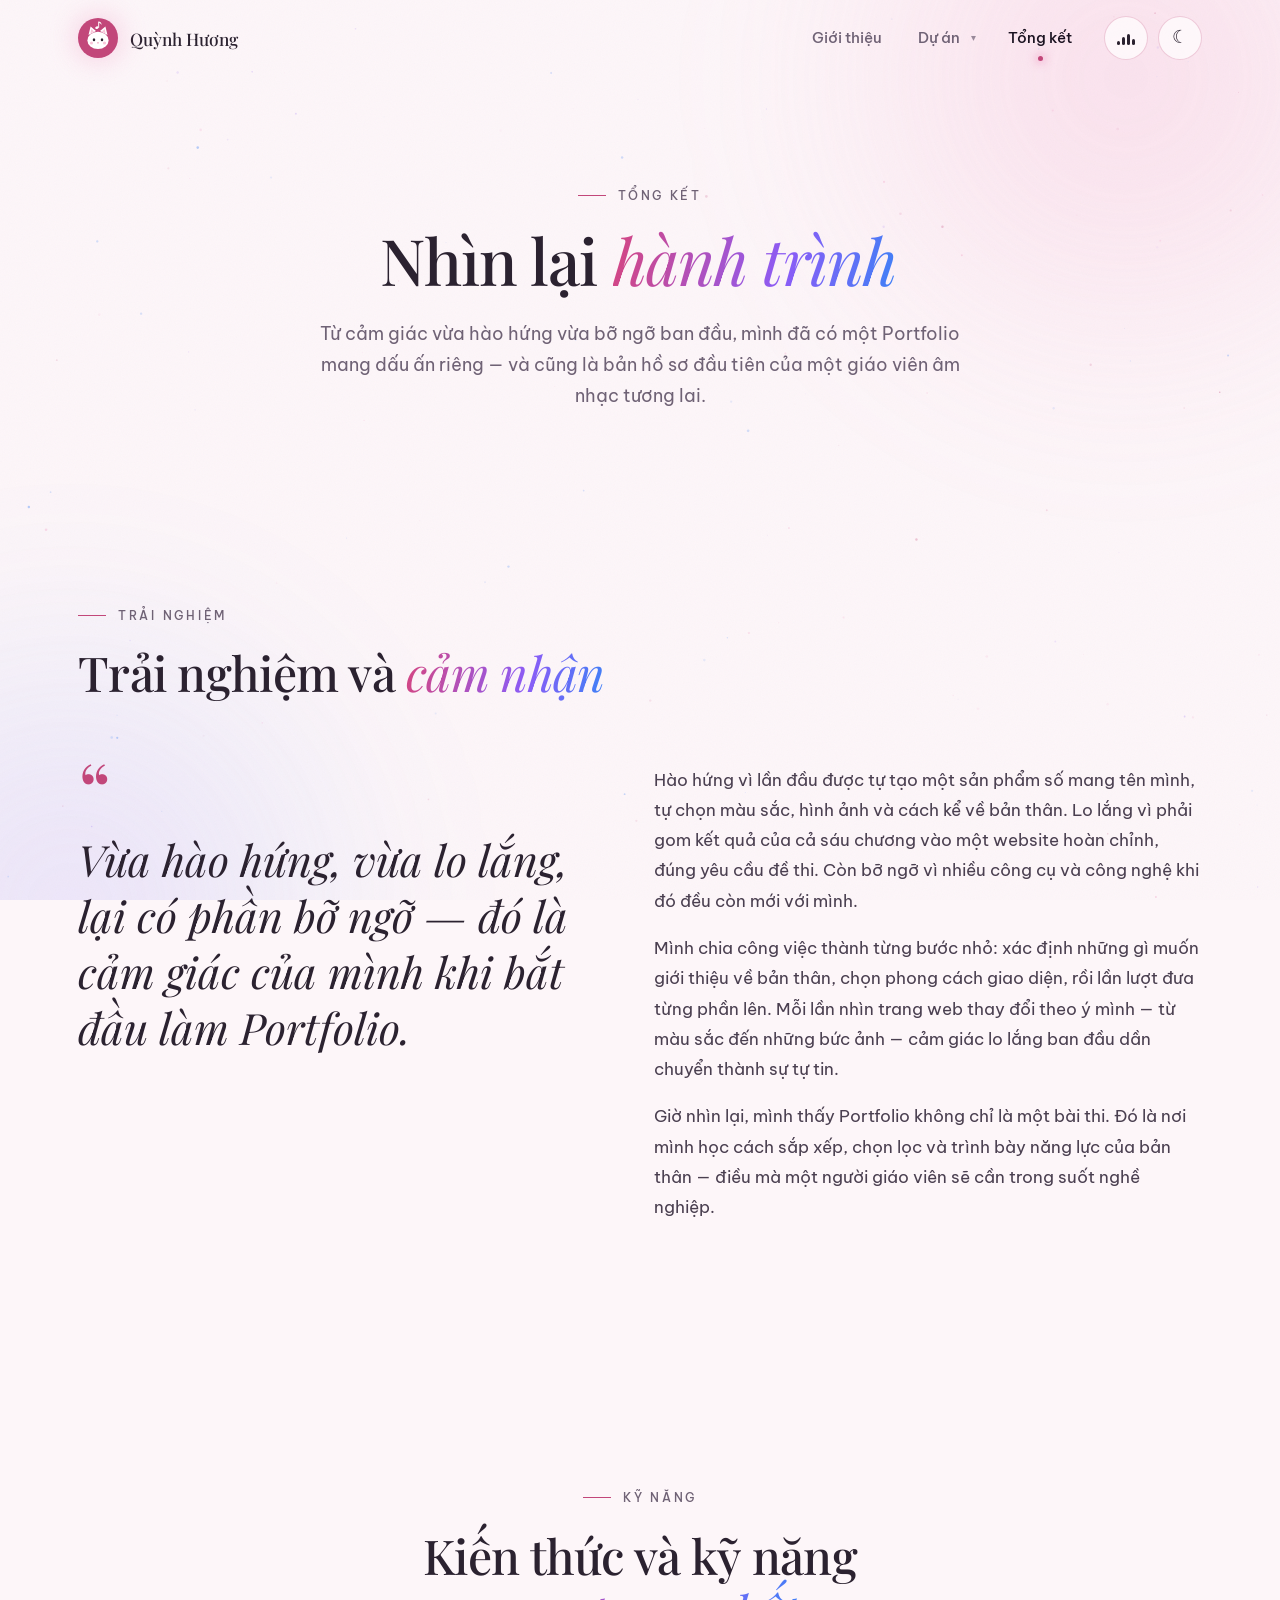
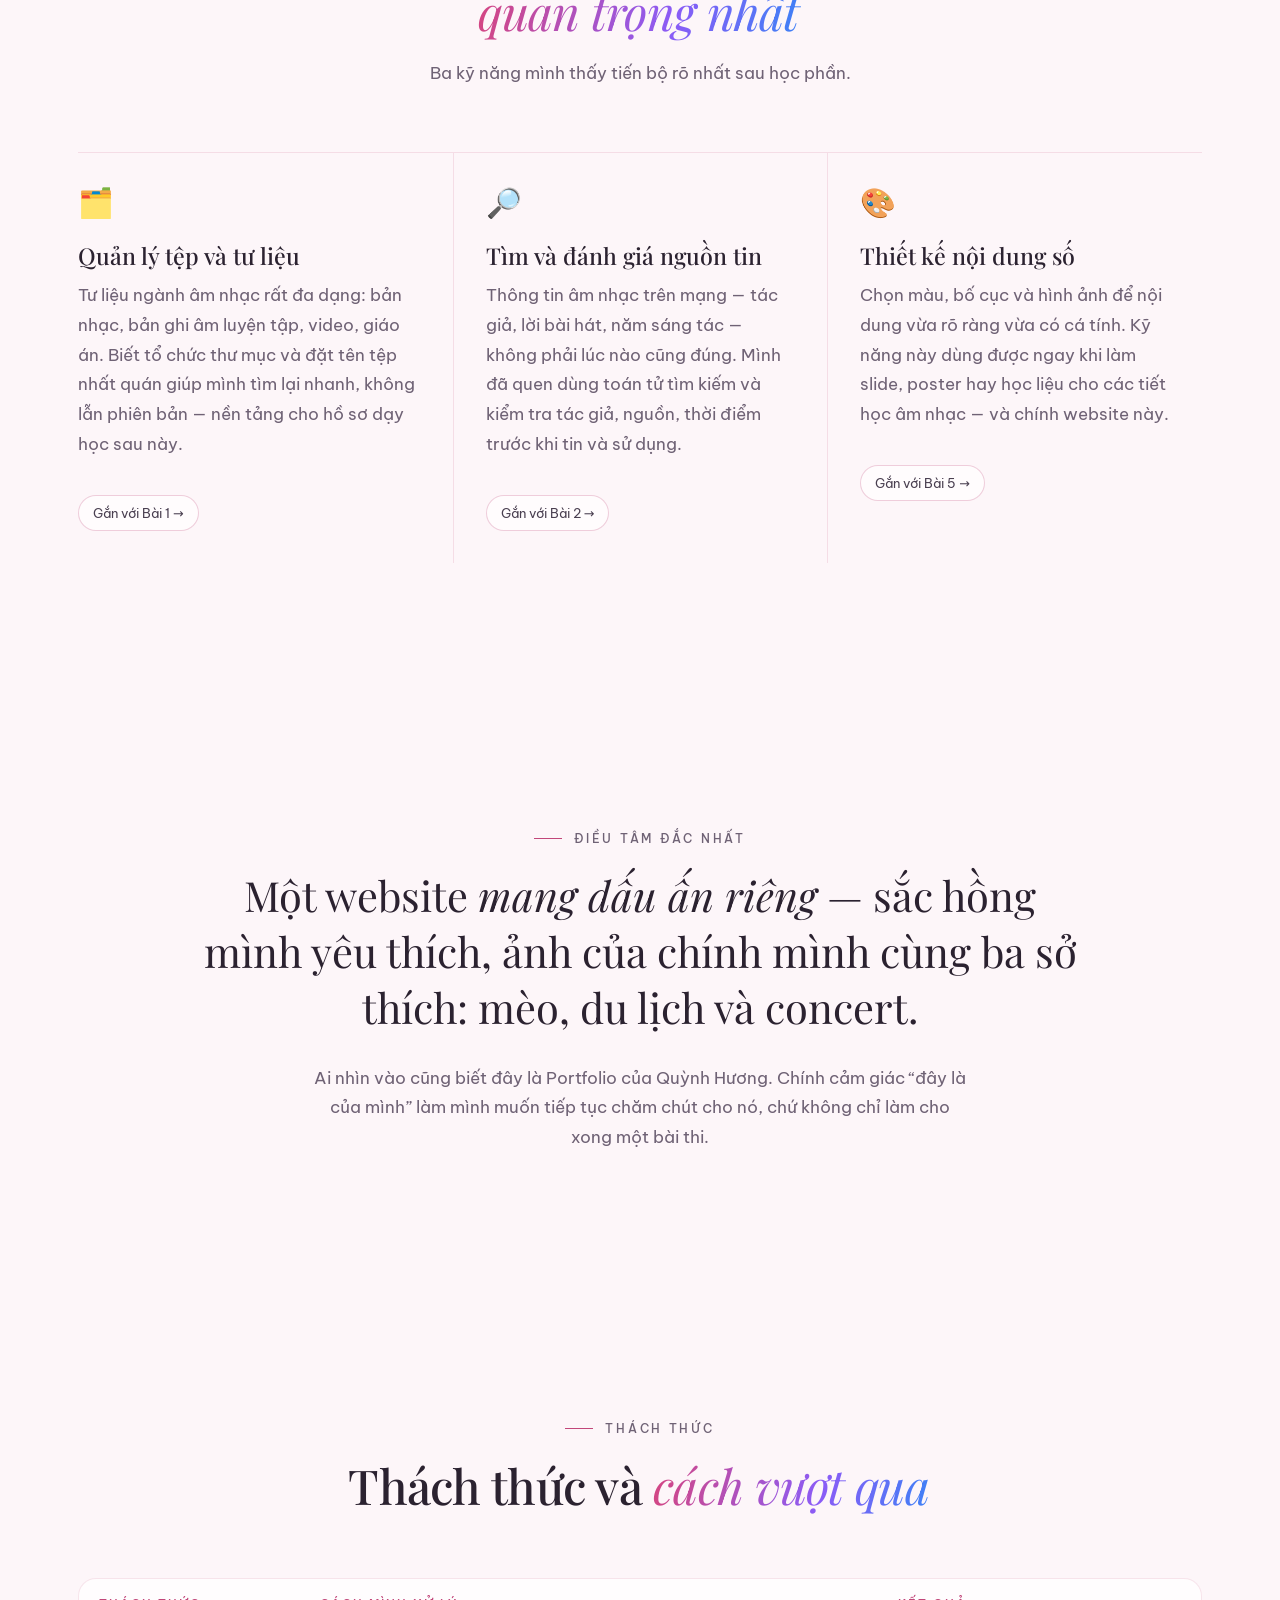
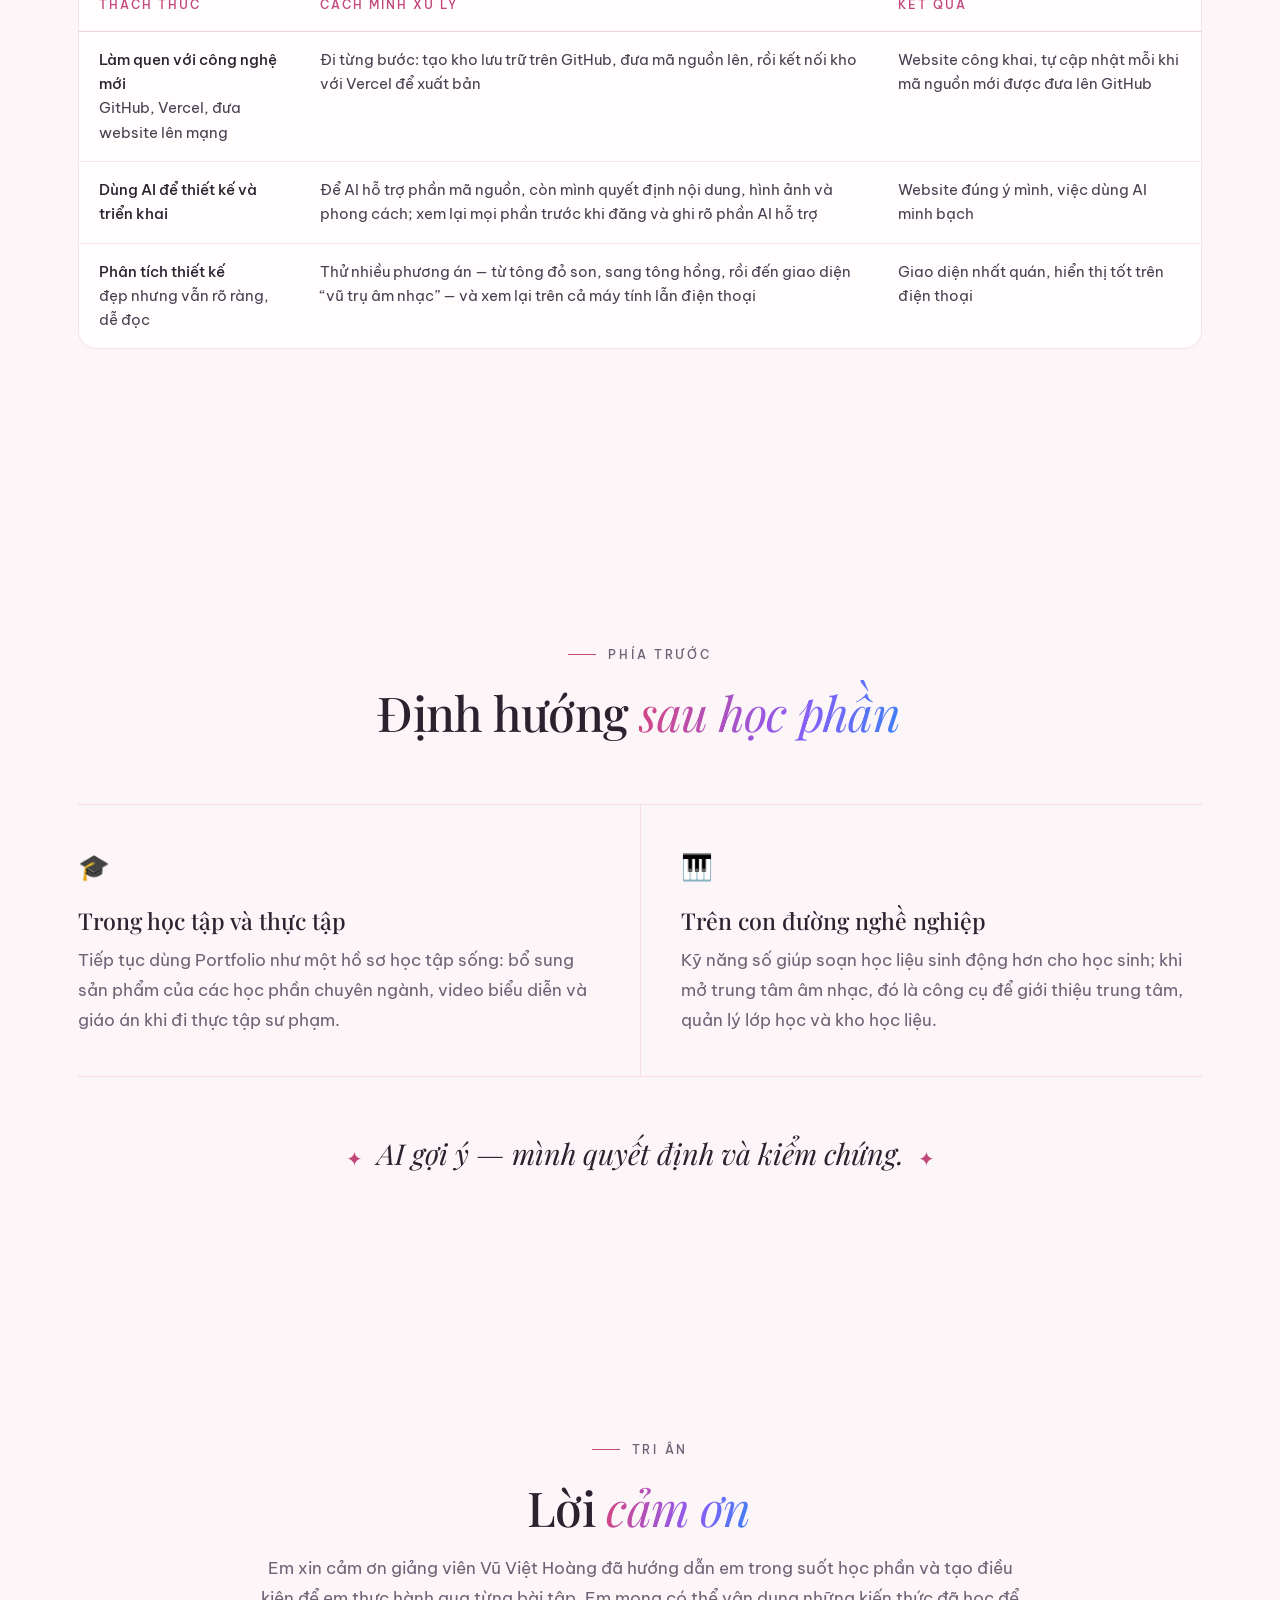
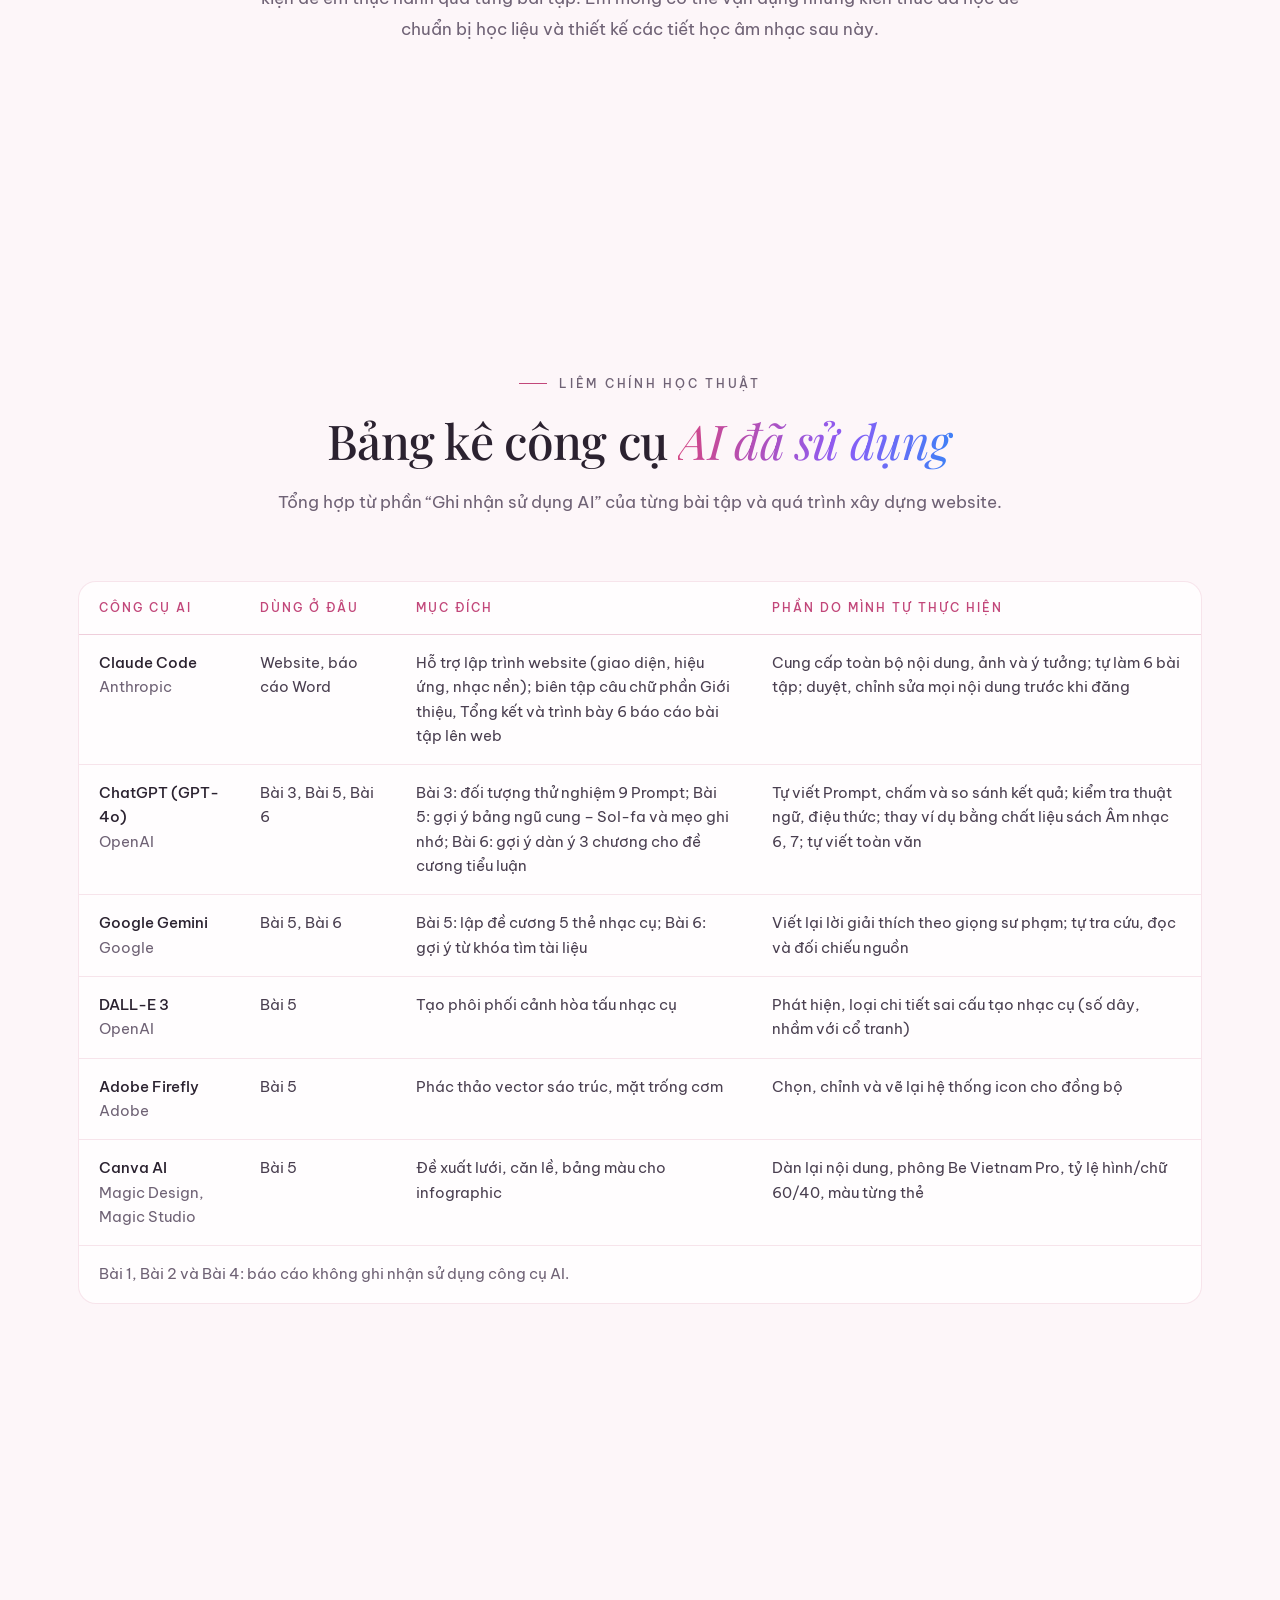
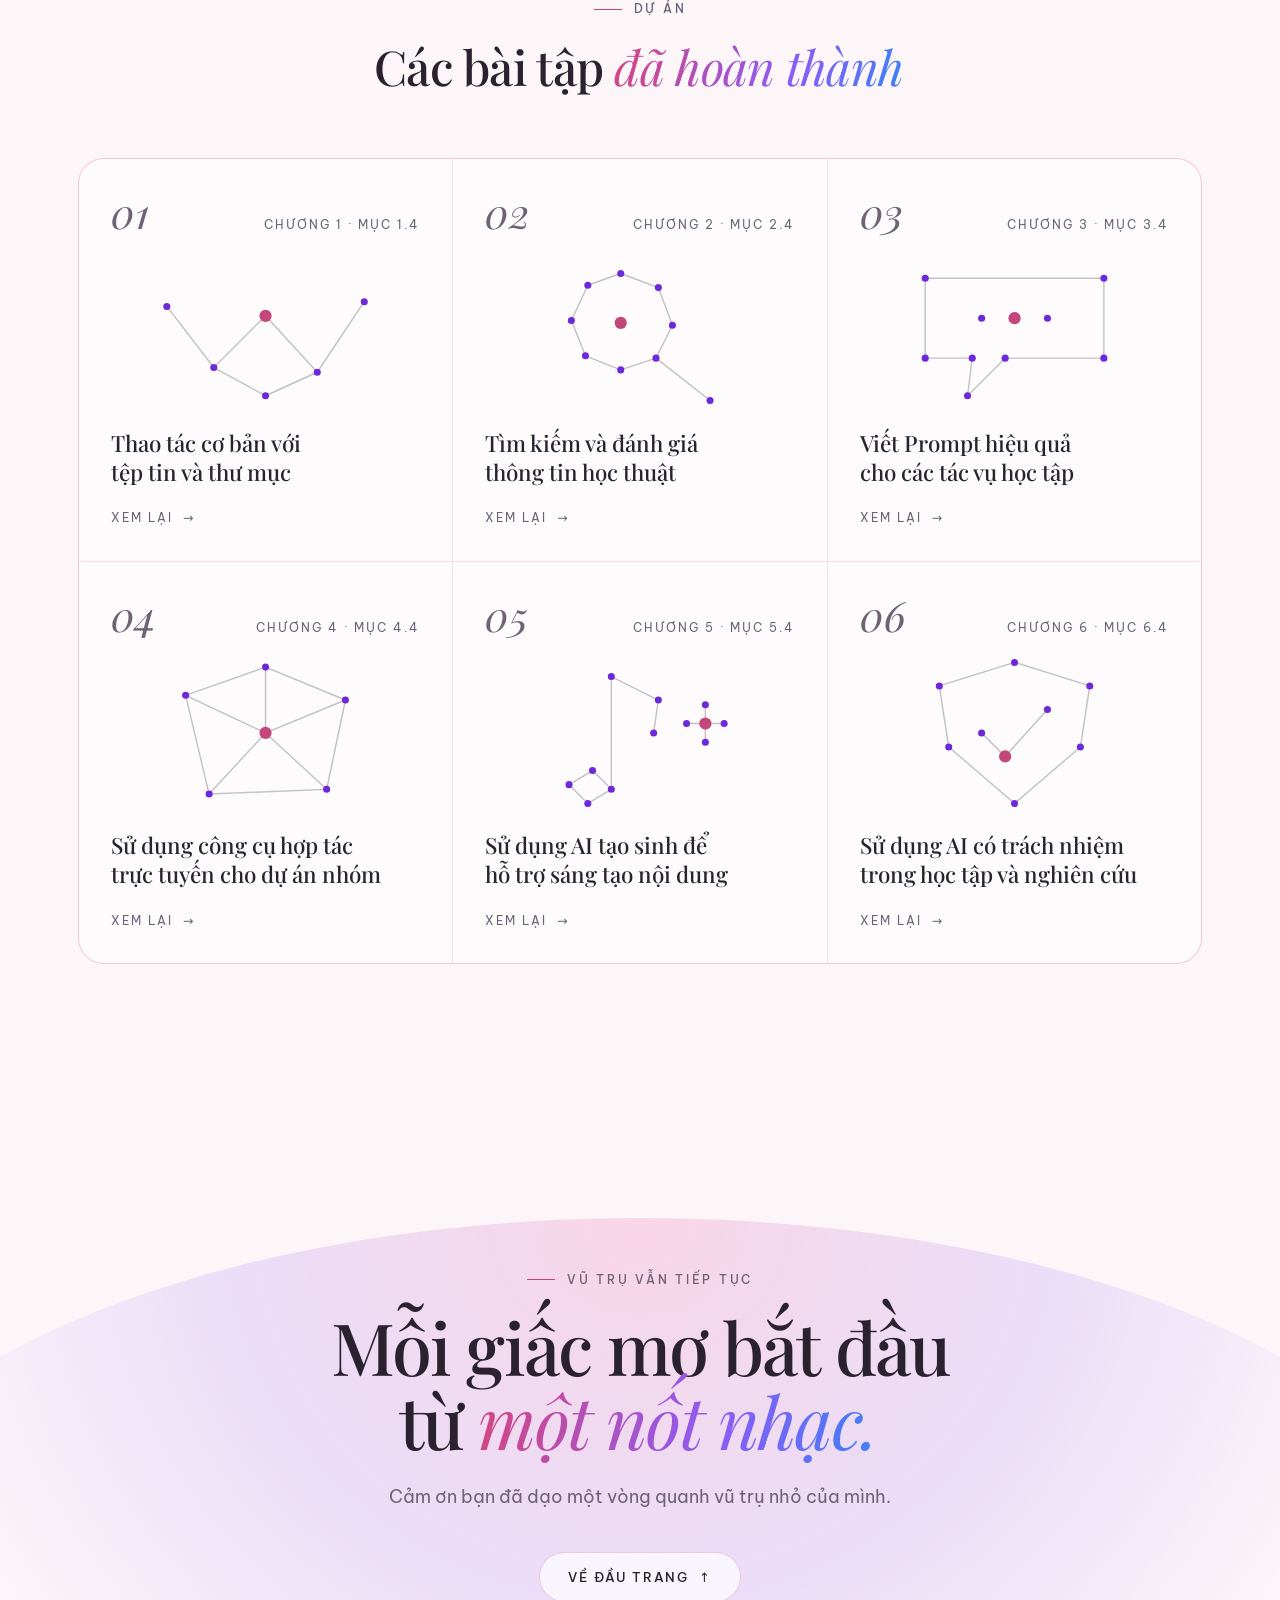
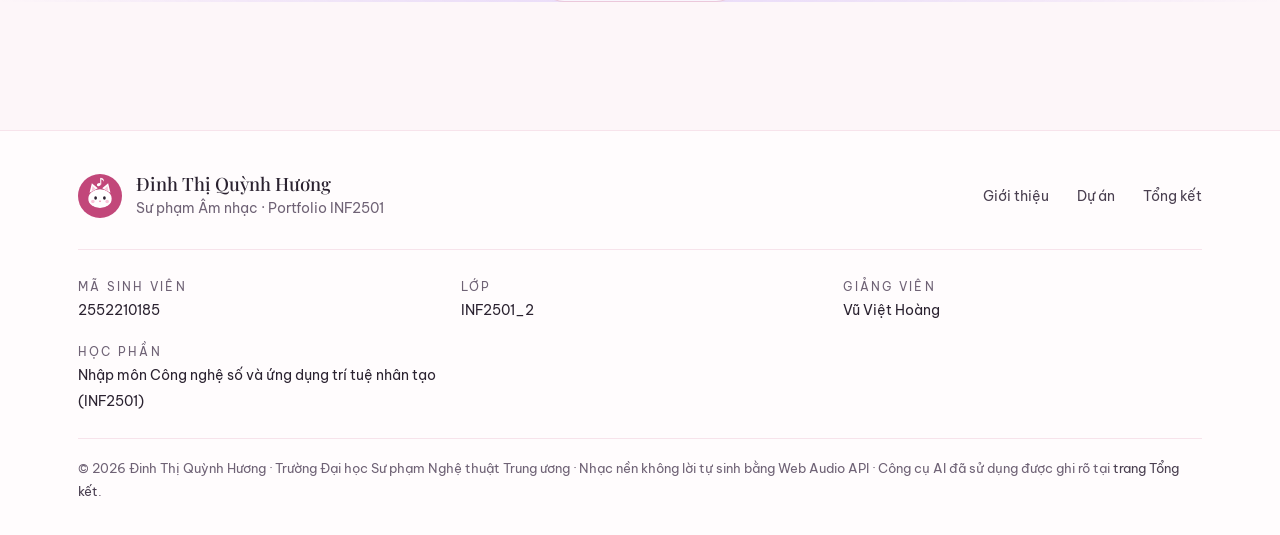
==== commit c11a252c: "Bổ sung nội dung 6 bài tập, ảnh minh chứng và báo cáo PDF - Điền đủ mục tiêu, quá trình, sản phẩm ch" ====
--- a/conclusion.html
+++ b/conclusion.html
@@ -121,6 +121,16 @@
     </div>
   </section>
 
+  <section class="section" id="loi-cam-on">
+    <div class="container">
+      <div class="section-head center" data-reveal>
+        <span class="label">Tri ân</span>
+        <h2>Lời <em>cảm ơn</em></h2>
+        <p>Em xin cảm ơn giảng viên Vũ Việt Hoàng đã hướng dẫn em trong suốt học phần và tạo điều kiện để em thực hành qua từng bài tập. Em mong có thể vận dụng những kiến thức đã học để chuẩn bị học liệu và thiết kế các tiết học âm nhạc sau này.</p>
+      </div>
+    </div>
+  </section>
+
   <section class="section" id="ai">
     <div class="container">
       <div class="section-head center" data-reveal>
@@ -134,10 +144,40 @@
           <tr>
             <td data-label="Công cụ AI"><strong>Claude Code</strong><br><span class="muted">Anthropic</span></td>
             <td data-label="Dùng ở đâu">Website, báo cáo Word</td>
-            <td data-label="Mục đích">Hỗ trợ dựng mã HTML/CSS/JS, bố cục 9 trang và hiệu ứng nền vũ trụ; soạn phần “Mục tiêu của Portfolio” và các câu giới thiệu ngắn theo định hướng do mình cung cấp; cắt, nén ảnh; thiết kế biểu tượng mèo; lập trình giao diện sáng/tối với hiệu ứng chuyển cảnh, hiệu ứng khi bấm và hai bản nhạc nền không lời tự sinh bằng Web Audio API (“Kẹo bông hồng”, “Dải Ngân Hà”) theo ý tưởng của mình; viết thành văn phần Tổng kết từ các ý trải nghiệm, kỹ năng, điều tâm đắc và thách thức do mình tự lựa chọn</td>
-            <td data-label="Tự thực hiện">Cung cấp thông tin cá nhân, mục tiêu, định hướng và toàn bộ ảnh; chọn phong cách giao diện; đặt ý tưởng cho hai bản nhạc nền (ngọt ngào tông hồng, chill không gian sao) và nghe duyệt; duyệt, chỉnh sửa mọi nội dung trước khi đăng; tự lựa chọn các ý cho phần cảm nhận và tự đánh giá</td>
-          </tr>
-          <tr><td colspan="4"><span class="todo">Bổ sung công cụ AI dùng trong 6 bài tập khi hoàn thiện phần Dự án.</span></td></tr>
+            <td data-label="Mục đích">Hỗ trợ lập trình website (giao diện, hiệu ứng, nhạc nền); biên tập câu chữ phần Giới thiệu, Tổng kết và trình bày 6 báo cáo bài tập lên web</td>
+            <td data-label="Tự thực hiện">Cung cấp toàn bộ nội dung, ảnh và ý tưởng; tự làm 6 bài tập; duyệt, chỉnh sửa mọi nội dung trước khi đăng</td>
+          </tr>
+          <tr>
+            <td data-label="Công cụ AI"><strong>ChatGPT (GPT-4o)</strong><br><span class="muted">OpenAI</span></td>
+            <td data-label="Dùng ở đâu">Bài 3, Bài 5, Bài 6</td>
+            <td data-label="Mục đích">Bài 3: đối tượng thử nghiệm 9 Prompt; Bài 5: gợi ý bảng ngũ cung – Sol-fa và mẹo ghi nhớ; Bài 6: gợi ý dàn ý 3 chương cho đề cương tiểu luận</td>
+            <td data-label="Tự thực hiện">Tự viết Prompt, chấm và so sánh kết quả; kiểm tra thuật ngữ, điệu thức; thay ví dụ bằng chất liệu sách Âm nhạc 6, 7; tự viết toàn văn</td>
+          </tr>
+          <tr>
+            <td data-label="Công cụ AI"><strong>Google Gemini</strong><br><span class="muted">Google</span></td>
+            <td data-label="Dùng ở đâu">Bài 5, Bài 6</td>
+            <td data-label="Mục đích">Bài 5: lập đề cương 5 thẻ nhạc cụ; Bài 6: gợi ý từ khóa tìm tài liệu</td>
+            <td data-label="Tự thực hiện">Viết lại lời giải thích theo giọng sư phạm; tự tra cứu, đọc và đối chiếu nguồn</td>
+          </tr>
+          <tr>
+            <td data-label="Công cụ AI"><strong>DALL-E 3</strong><br><span class="muted">OpenAI</span></td>
+            <td data-label="Dùng ở đâu">Bài 5</td>
+            <td data-label="Mục đích">Tạo phôi phối cảnh hòa tấu nhạc cụ</td>
+            <td data-label="Tự thực hiện">Phát hiện, loại chi tiết sai cấu tạo nhạc cụ (số dây, nhầm với cổ tranh)</td>
+          </tr>
+          <tr>
+            <td data-label="Công cụ AI"><strong>Adobe Firefly</strong><br><span class="muted">Adobe</span></td>
+            <td data-label="Dùng ở đâu">Bài 5</td>
+            <td data-label="Mục đích">Phác thảo vector sáo trúc, mặt trống cơm</td>
+            <td data-label="Tự thực hiện">Chọn, chỉnh và vẽ lại hệ thống icon cho đồng bộ</td>
+          </tr>
+          <tr>
+            <td data-label="Công cụ AI"><strong>Canva AI</strong><br><span class="muted">Magic Design, Magic Studio</span></td>
+            <td data-label="Dùng ở đâu">Bài 5</td>
+            <td data-label="Mục đích">Đề xuất lưới, căn lề, bảng màu cho infographic</td>
+            <td data-label="Tự thực hiện">Dàn lại nội dung, phông Be Vietnam Pro, tỷ lệ hình/chữ 60/40, màu từng thẻ</td>
+          </tr>
+          <tr><td colspan="4" class="muted">Bài 1, Bài 2 và Bài 4: báo cáo không ghi nhận sử dụng công cụ AI.</td></tr>
         </tbody>
       </table></div>
     </div>
--- a/assets/css/style.css
+++ b/assets/css/style.css
@@ -194,11 +194,13 @@
     opacity: 0; visibility: hidden; transform: translateY(-8px); transition: opacity .25s, transform .25s var(--ease), visibility .25s;
   }
   #site-nav.open { opacity: 1; visibility: visible; transform: none; }
+  /* Menu đóng: mọi liên kết bên trong (kể cả menu con) không được nhận chạm */
+  #site-nav:not(.open), #site-nav:not(.open) * { visibility: hidden !important; pointer-events: none; }
   #site-nav > ul { flex-direction: column; gap: 0; }
   #site-nav > ul > li > a { padding: 16px 4px; font: 500 1.35rem var(--serif); color: var(--text); border-bottom: 1px solid var(--line); }
   #site-nav > ul > li > a[aria-current="page"]::after { left: auto; right: 8px; bottom: auto; top: 50%; margin-top: -2.5px; }
   .has-sub > a::before { display: none; }
-  .sub { position: static; width: auto; opacity: 1; visibility: visible; transform: none; background: transparent; border: 0; box-shadow: none; padding: 6px 0 10px; backdrop-filter: none; }
+  .sub { position: static; width: auto; opacity: 1; visibility: inherit; transform: none; background: transparent; border: 0; box-shadow: none; padding: 6px 0 10px; backdrop-filter: none; }
 }
 body.menu-open { overflow: hidden; }
 
@@ -492,6 +494,11 @@
 
 figure { margin: 26px 0; }
 figcaption { font-size: .86rem; color: var(--muted); margin-top: 12px; text-align: center; }
+.part figure img { margin-inline: auto; border-radius: 14px; border: 1px solid var(--line); box-shadow: 0 14px 34px -22px rgba(43, 34, 48, .45); }
+.part figure a { display: block; cursor: zoom-in; }
+.steps figure { margin: 16px 0 4px; }
+.part ol:not(.steps) { max-width: var(--prose); }
+.part :not(pre) > code { overflow-wrap: anywhere; }
 .compare { display: grid; grid-template-columns: repeat(2, minmax(0, 1fr)); gap: 20px; margin: 26px 0; }
 .compare > * { margin: 0; }
 @media (max-width: 760px) { .compare { grid-template-columns: 1fr; } }
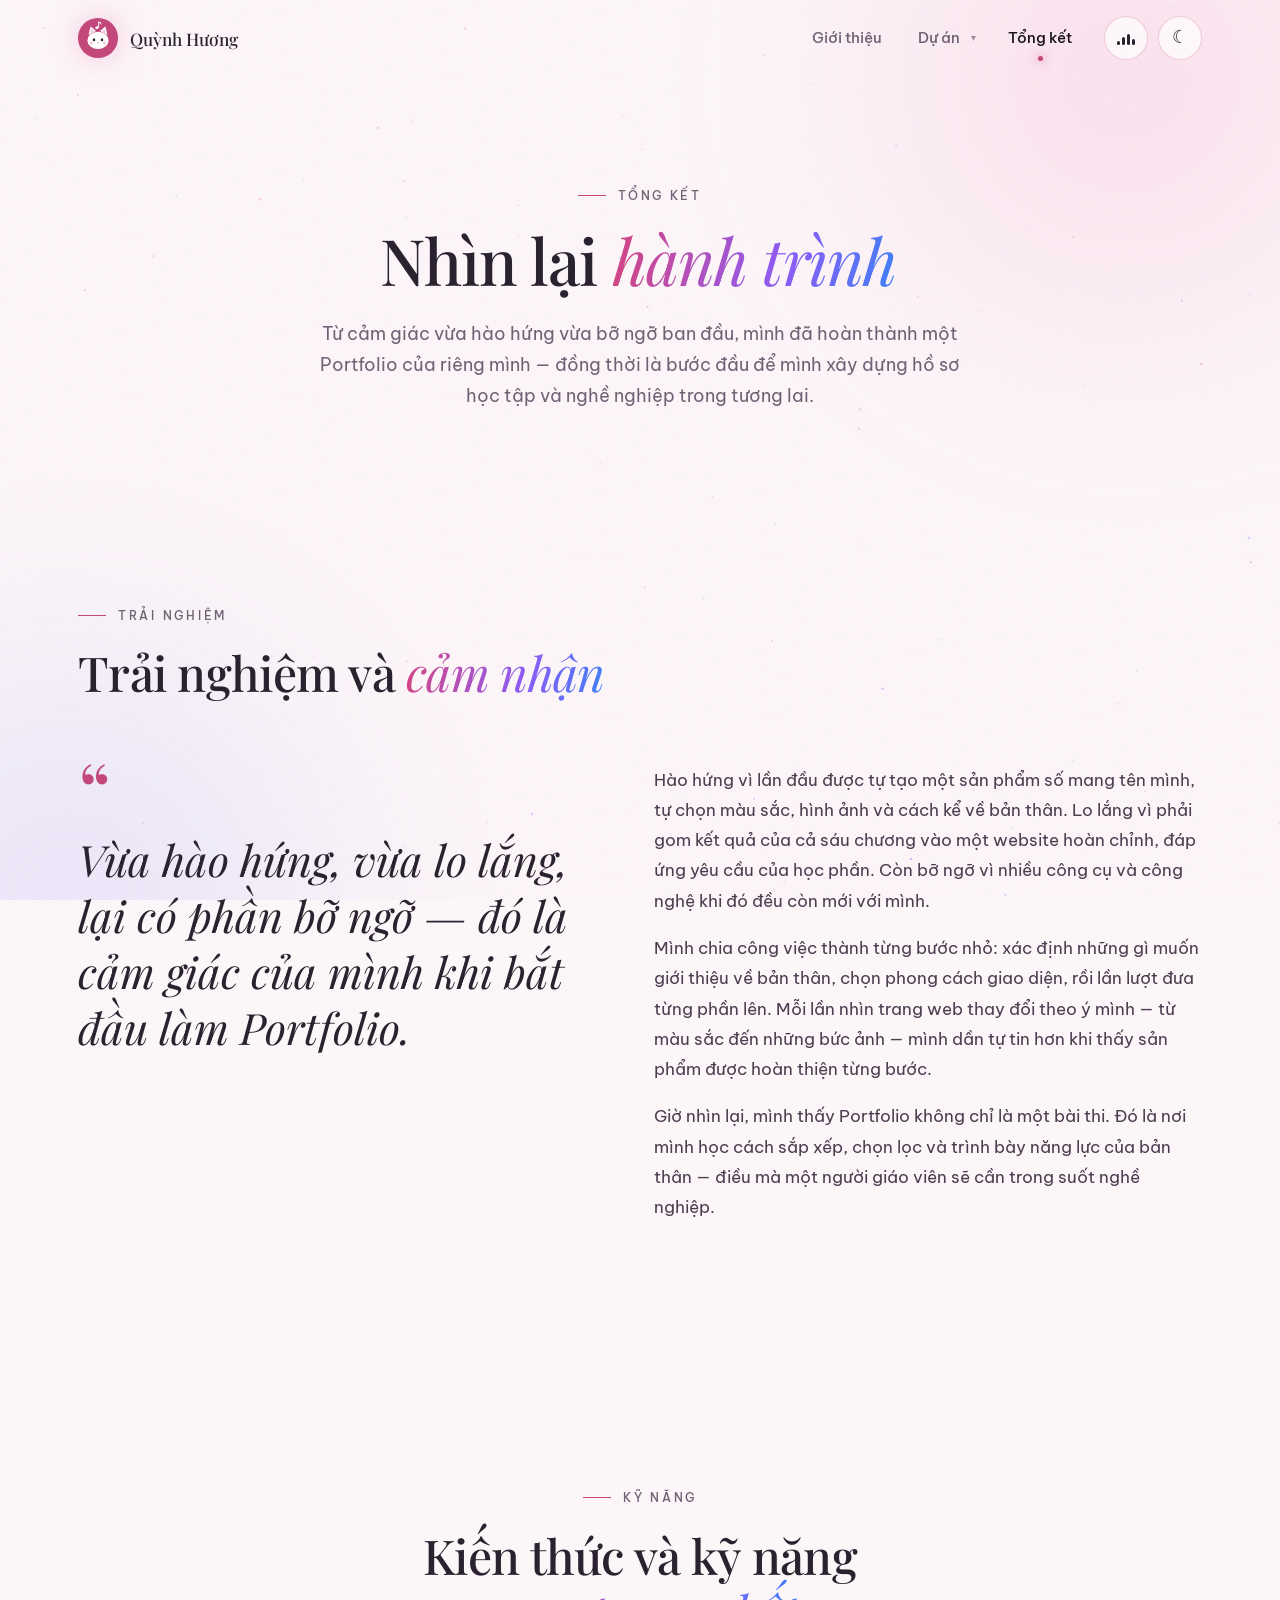
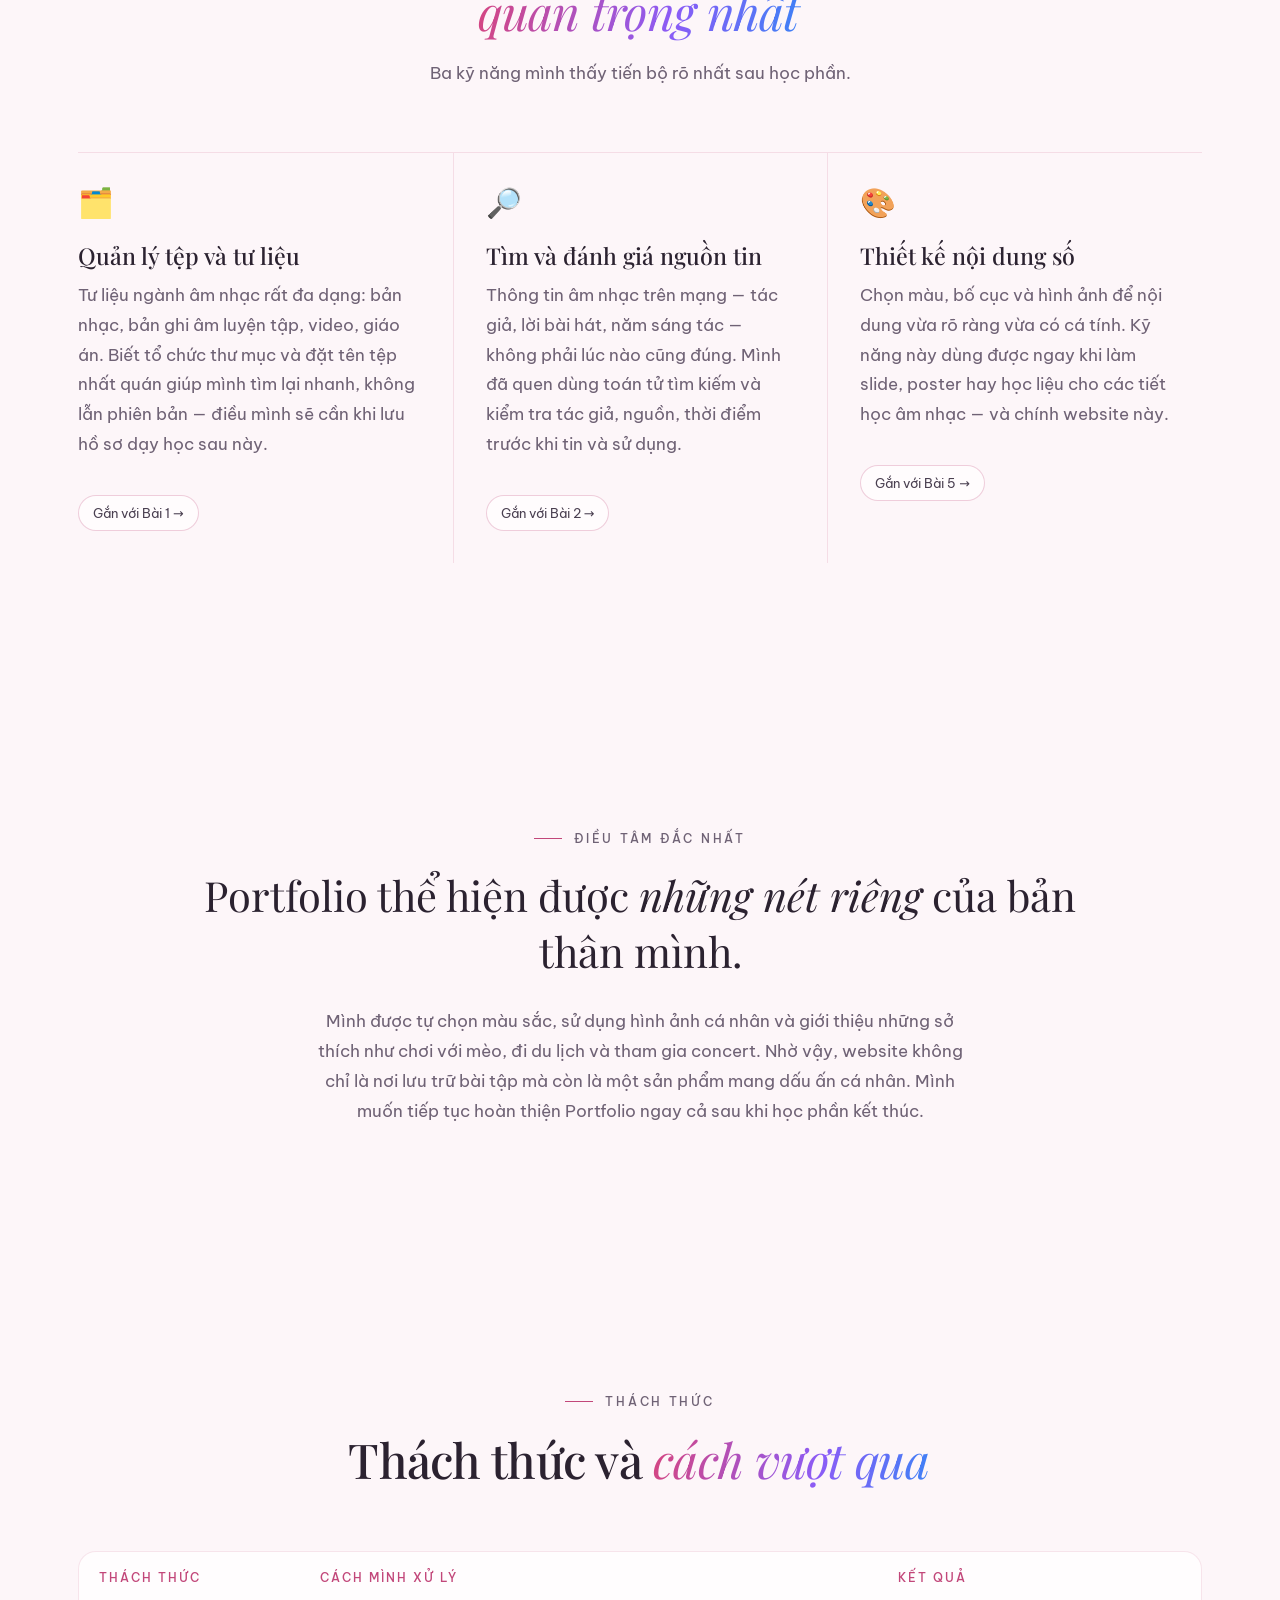
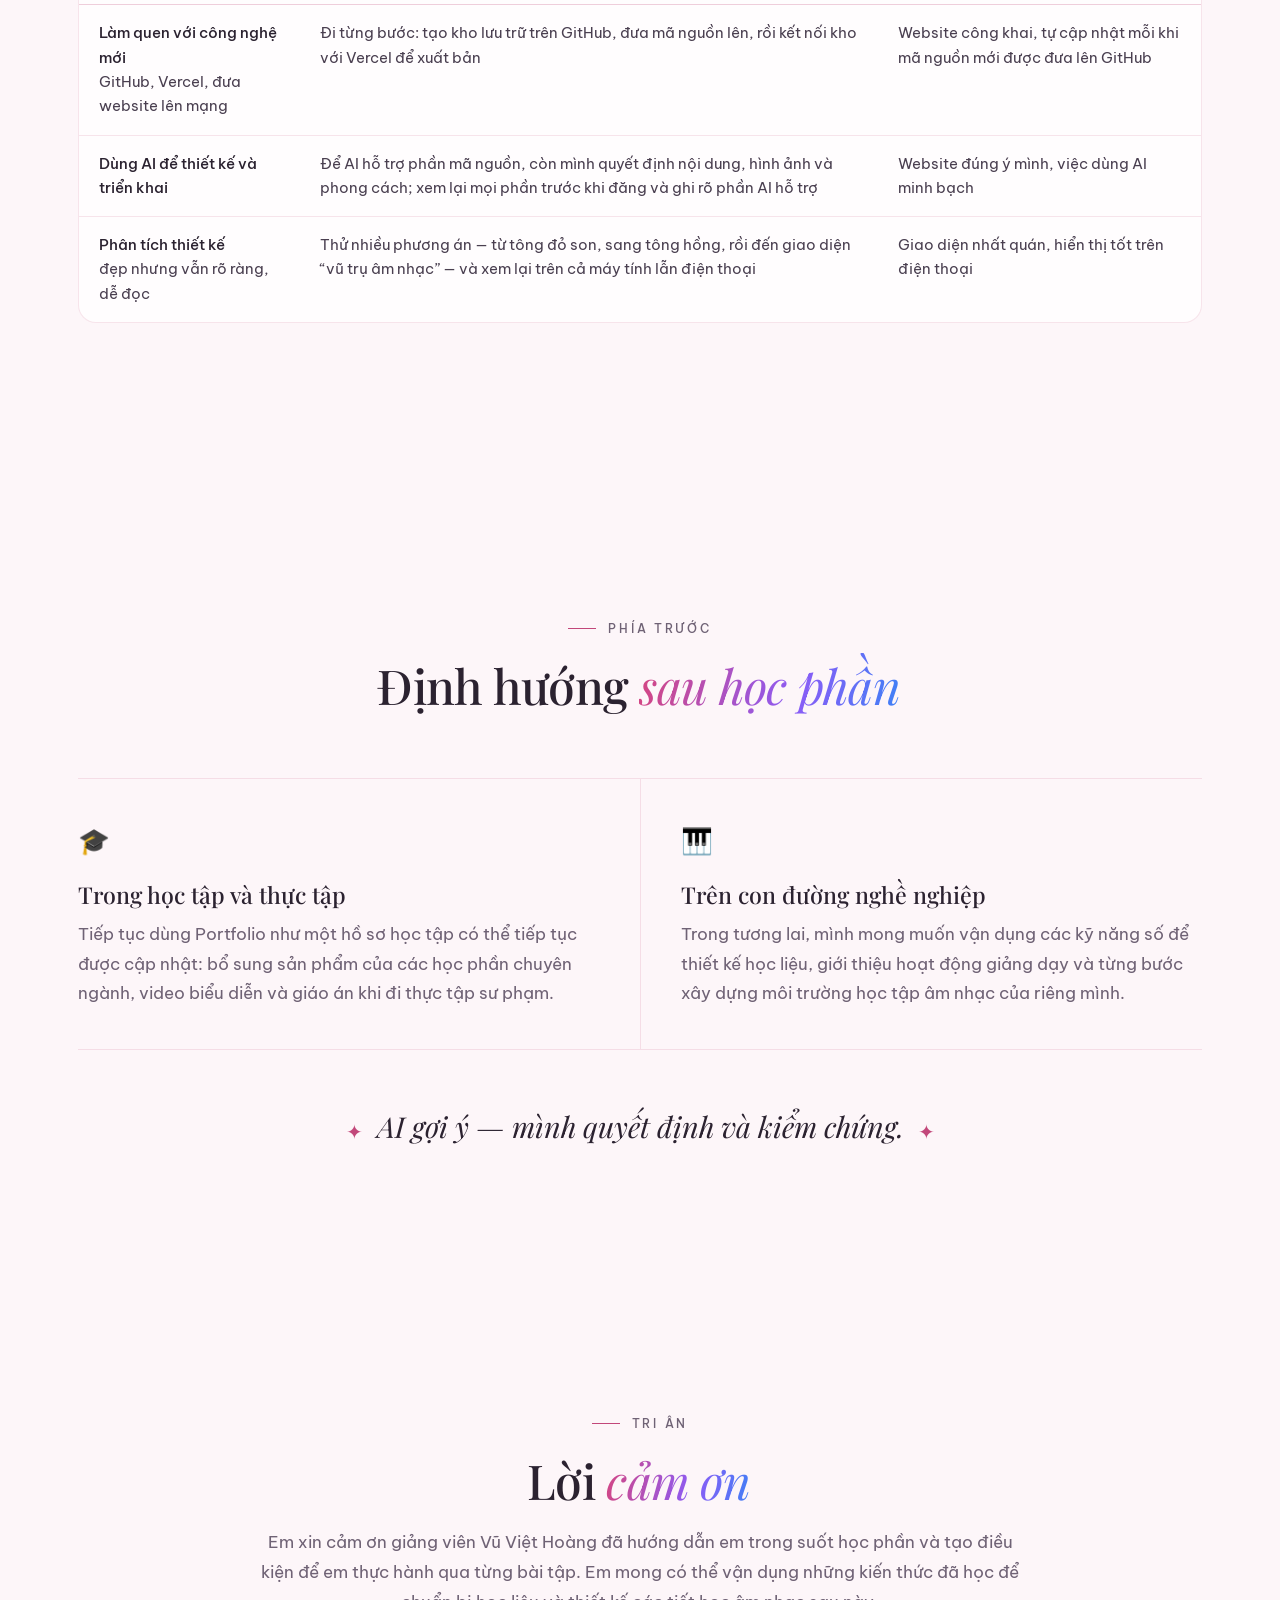
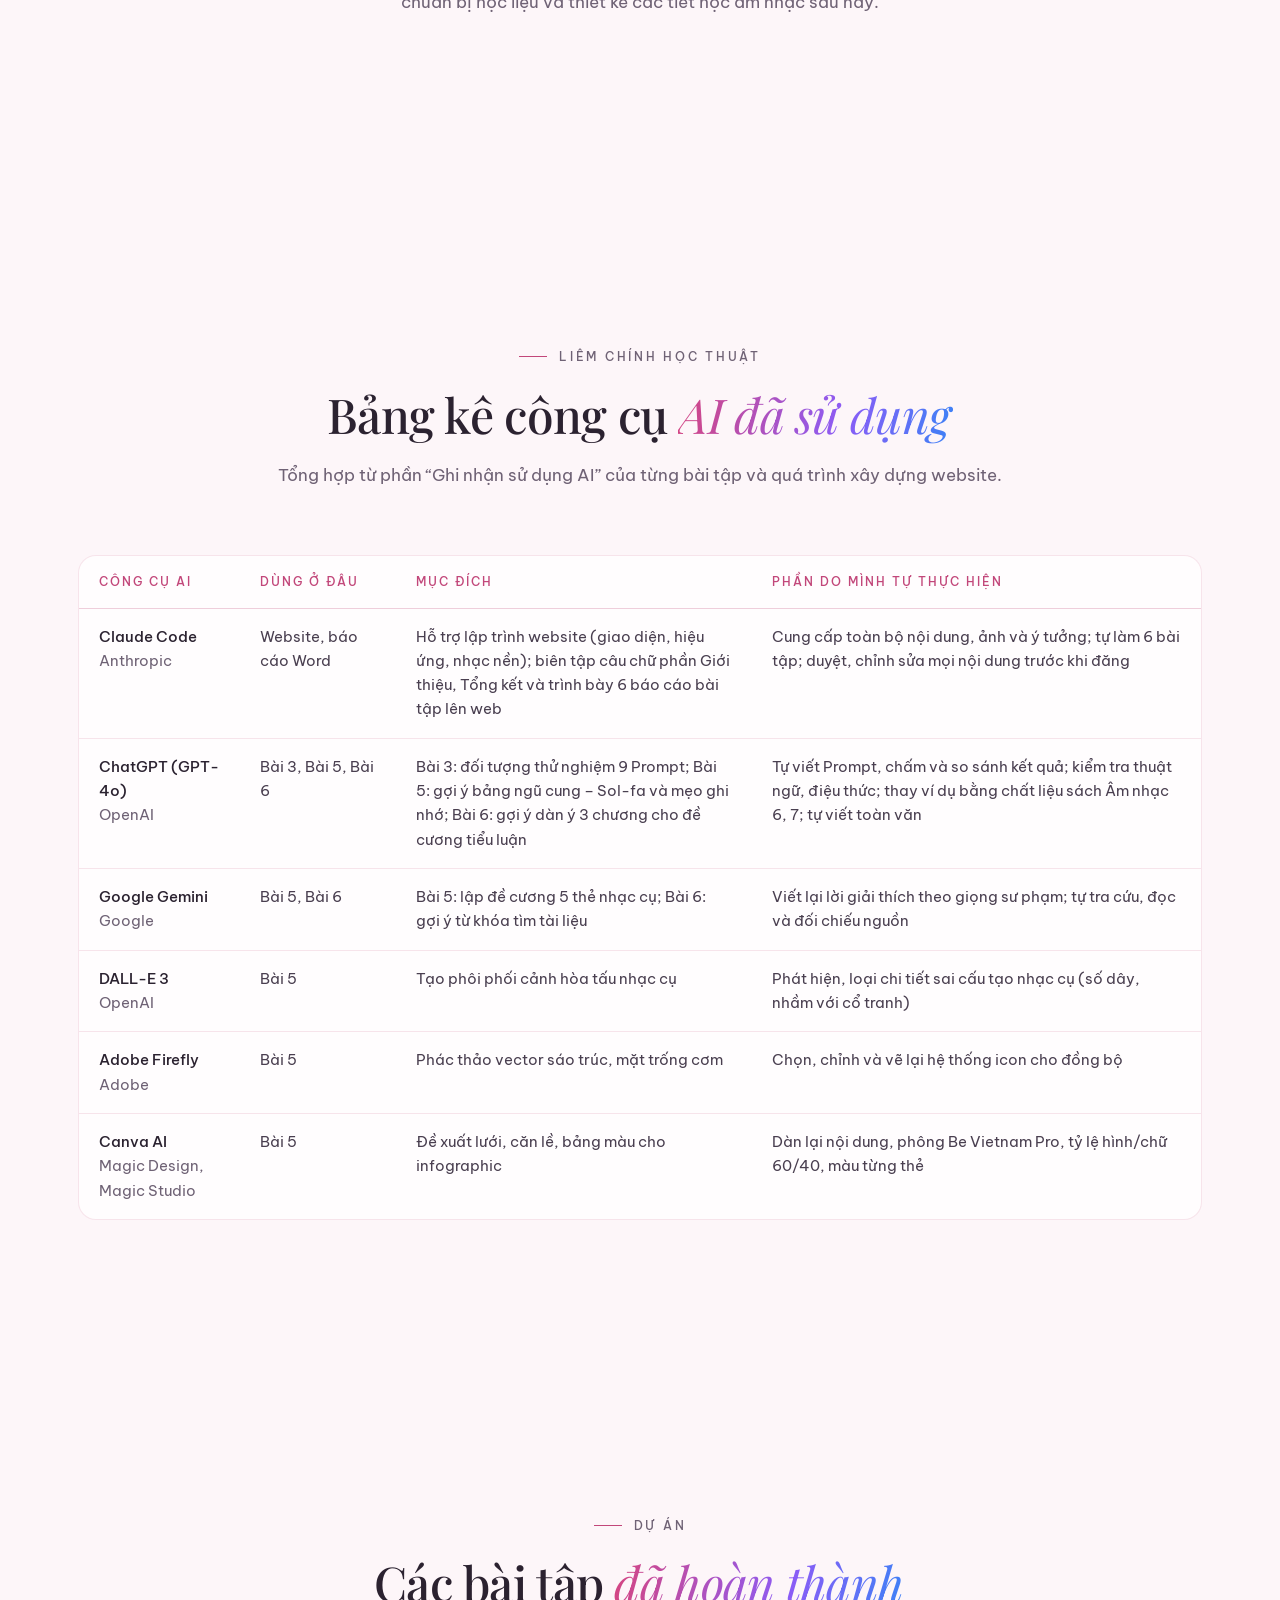
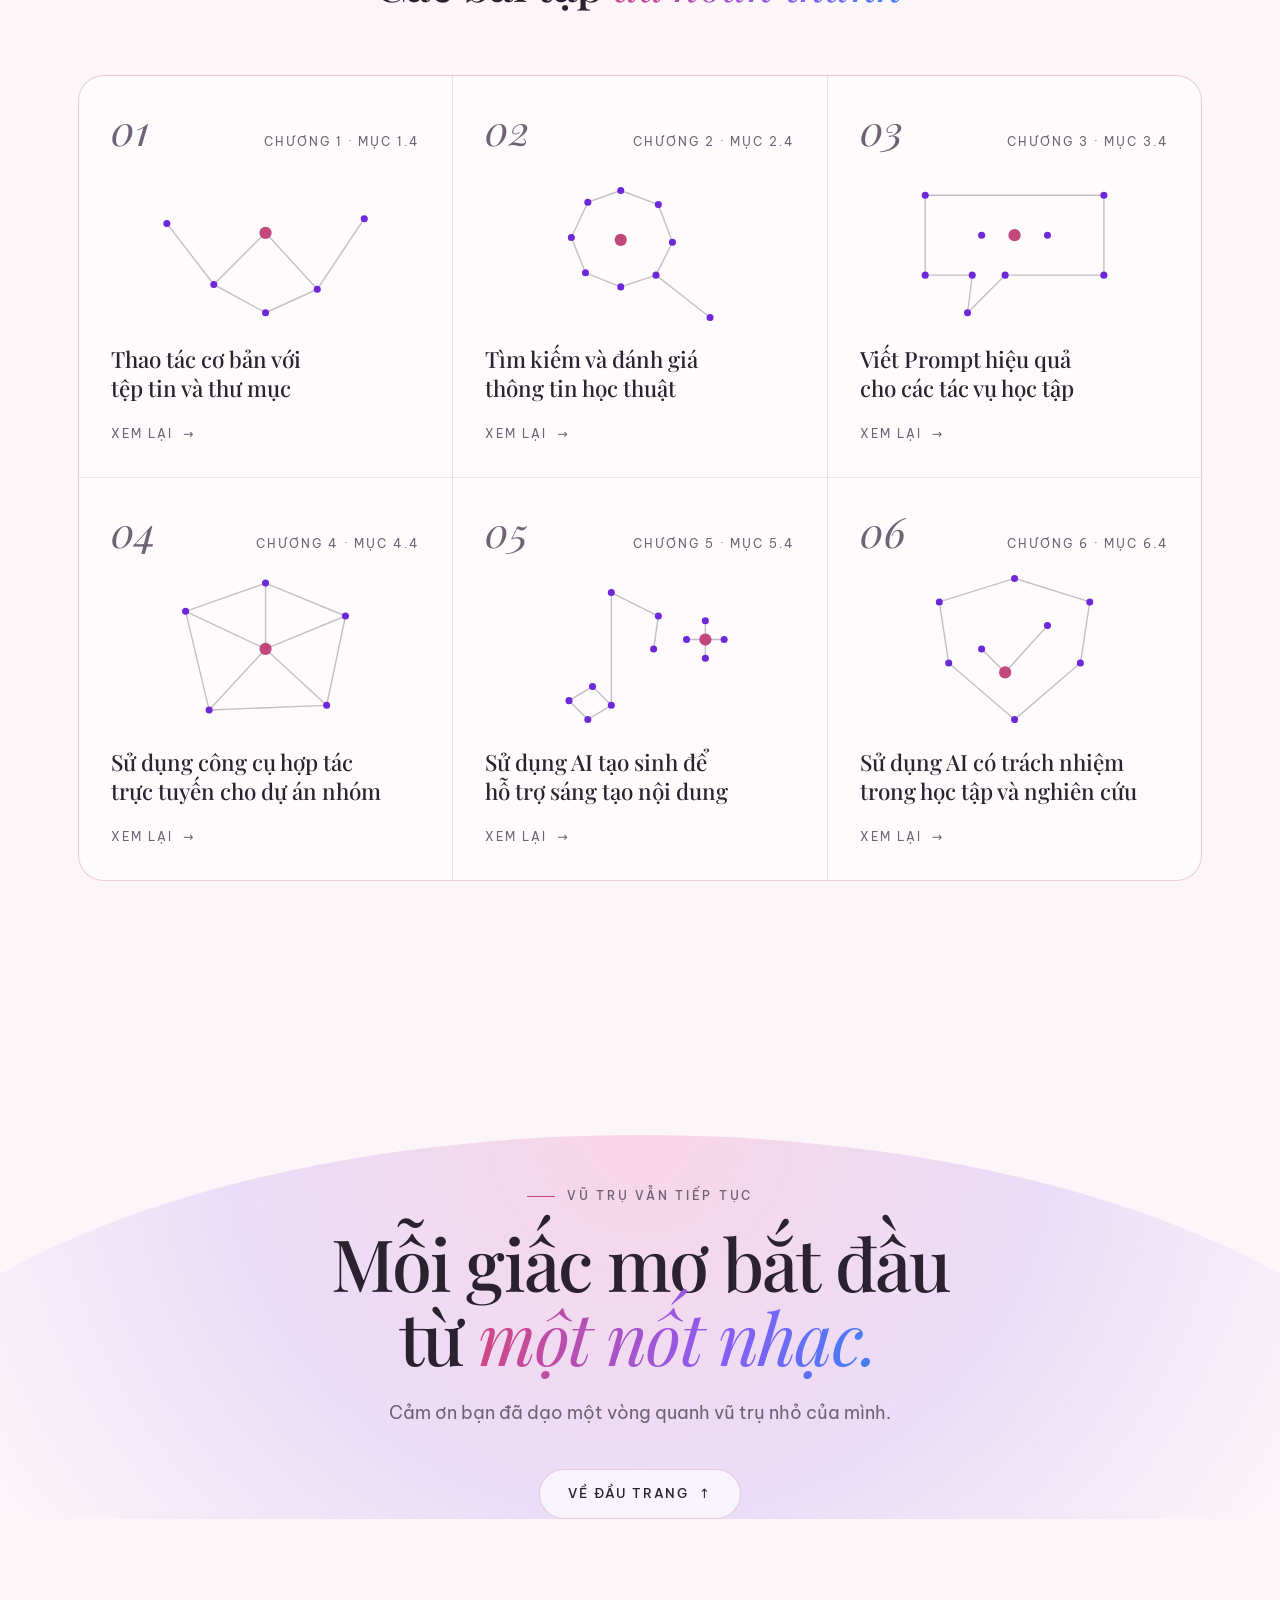
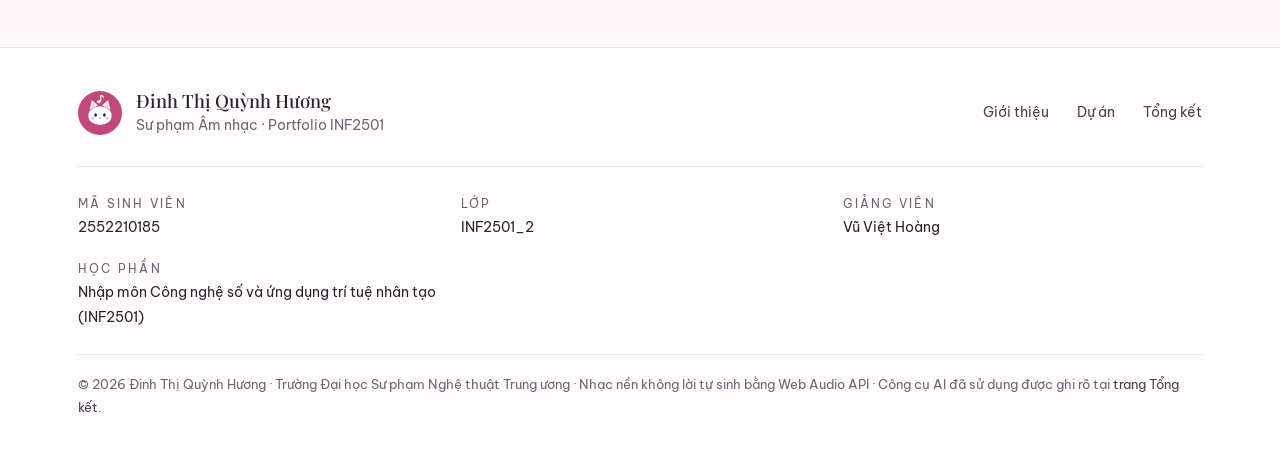
==== commit 2daf417e: "Chỉnh câu chữ theo góp ý, bỏ ghi chú AI bài 1, 2, 4 ở trang Tổng kết Co-Authored-By: Claude Opus 5.5" ====
--- a/conclusion.html
+++ b/conclusion.html
@@ -29,7 +29,7 @@
   <header class="page-hero container">
     <span class="label" data-reveal>Tổng kết</span>
     <h1 data-reveal style="--d:.1s">Nhìn lại <em>hành trình</em></h1>
-    <p class="lead" data-reveal style="--d:.2s">Từ cảm giác vừa hào hứng vừa bỡ ngỡ ban đầu, mình đã có một Portfolio mang dấu ấn riêng — và cũng là bản hồ sơ đầu tiên của một giáo viên âm nhạc tương lai.</p>
+    <p class="lead" data-reveal style="--d:.2s">Từ cảm giác vừa hào hứng vừa bỡ ngỡ ban đầu, mình đã hoàn thành một Portfolio của riêng mình — đồng thời là bước đầu để mình xây dựng hồ sơ học tập và nghề nghiệp trong tương lai.</p>
   </header>
 
   <!-- Viết thành văn từ các ý Quỳnh Hương tự lựa chọn (trải nghiệm, kỹ năng, tâm đắc, thách thức); đã ghi nhận ở bảng công cụ AI -->
@@ -42,8 +42,8 @@
       <div class="story">
         <blockquote class="quote-big" data-reveal>Vừa hào hứng, vừa lo lắng, lại có phần bỡ ngỡ — đó là cảm giác của mình khi bắt đầu làm Portfolio.</blockquote>
         <div class="prose" data-reveal style="--d:.15s">
-          <p>Hào hứng vì lần đầu được tự tạo một sản phẩm số mang tên mình, tự chọn màu sắc, hình ảnh và cách kể về bản thân. Lo lắng vì phải gom kết quả của cả sáu chương vào một website hoàn chỉnh, đúng yêu cầu đề thi. Còn bỡ ngỡ vì nhiều công cụ và công nghệ khi đó đều còn mới với mình.</p>
-          <p>Mình chia công việc thành từng bước nhỏ: xác định những gì muốn giới thiệu về bản thân, chọn phong cách giao diện, rồi lần lượt đưa từng phần lên. Mỗi lần nhìn trang web thay đổi theo ý mình — từ màu sắc đến những bức ảnh — cảm giác lo lắng ban đầu dần chuyển thành sự tự tin.</p>
+          <p>Hào hứng vì lần đầu được tự tạo một sản phẩm số mang tên mình, tự chọn màu sắc, hình ảnh và cách kể về bản thân. Lo lắng vì phải gom kết quả của cả sáu chương vào một website hoàn chỉnh, đáp ứng yêu cầu của học phần. Còn bỡ ngỡ vì nhiều công cụ và công nghệ khi đó đều còn mới với mình.</p>
+          <p>Mình chia công việc thành từng bước nhỏ: xác định những gì muốn giới thiệu về bản thân, chọn phong cách giao diện, rồi lần lượt đưa từng phần lên. Mỗi lần nhìn trang web thay đổi theo ý mình — từ màu sắc đến những bức ảnh — mình dần tự tin hơn khi thấy sản phẩm được hoàn thiện từng bước.</p>
           <p>Giờ nhìn lại, mình thấy Portfolio không chỉ là một bài thi. Đó là nơi mình học cách sắp xếp, chọn lọc và trình bày năng lực của bản thân — điều mà một người giáo viên sẽ cần trong suốt nghề nghiệp.</p>
         </div>
       </div>
@@ -61,7 +61,7 @@
         <div class="skill" data-reveal>
           <span class="glyph" aria-hidden="true">🗂️</span>
           <h3>Quản lý tệp và tư liệu</h3>
-          <p>Tư liệu ngành âm nhạc rất đa dạng: bản nhạc, bản ghi âm luyện tập, video, giáo án. Biết tổ chức thư mục và đặt tên tệp nhất quán giúp mình tìm lại nhanh, không lẫn phiên bản — nền tảng cho hồ sơ dạy học sau này.</p>
+          <p>Tư liệu ngành âm nhạc rất đa dạng: bản nhạc, bản ghi âm luyện tập, video, giáo án. Biết tổ chức thư mục và đặt tên tệp nhất quán giúp mình tìm lại nhanh, không lẫn phiên bản — điều mình sẽ cần khi lưu hồ sơ dạy học sau này.</p>
           <a class="chip" href="projects/bai-1.html">Gắn với Bài 1 →</a>
         </div>
         <div class="skill" data-reveal style="--d:.1s">
@@ -84,8 +84,8 @@
     <div class="container">
       <div class="highlight" data-reveal>
         <span class="label">Điều tâm đắc nhất</span>
-        <blockquote>Một website <em>mang dấu ấn riêng</em> — sắc hồng mình yêu thích, ảnh của chính mình cùng ba sở thích: mèo, du lịch và concert.</blockquote>
-        <p>Ai nhìn vào cũng biết đây là Portfolio của Quỳnh Hương. Chính cảm giác “đây là của mình” làm mình muốn tiếp tục chăm chút cho nó, chứ không chỉ làm cho xong một bài thi.</p>
+        <blockquote>Portfolio thể hiện được <em>những nét riêng</em> của bản thân mình.</blockquote>
+        <p>Mình được tự chọn màu sắc, sử dụng hình ảnh cá nhân và giới thiệu những sở thích như chơi với mèo, đi du lịch và tham gia concert. Nhờ vậy, website không chỉ là nơi lưu trữ bài tập mà còn là một sản phẩm mang dấu ấn cá nhân. Mình muốn tiếp tục hoàn thiện Portfolio ngay cả sau khi học phần kết thúc.</p>
       </div>
     </div>
   </section>
@@ -114,8 +114,8 @@
         <h2>Định hướng <em>sau học phần</em></h2>
       </div>
       <div class="future" data-reveal>
-        <div><span class="glyph" aria-hidden="true">🎓</span><h3>Trong học tập và thực tập</h3><p>Tiếp tục dùng Portfolio như một hồ sơ học tập sống: bổ sung sản phẩm của các học phần chuyên ngành, video biểu diễn và giáo án khi đi thực tập sư phạm.</p></div>
-        <div><span class="glyph" aria-hidden="true">🎹</span><h3>Trên con đường nghề nghiệp</h3><p>Kỹ năng số giúp soạn học liệu sinh động hơn cho học sinh; khi mở trung tâm âm nhạc, đó là công cụ để giới thiệu trung tâm, quản lý lớp học và kho học liệu.</p></div>
+        <div><span class="glyph" aria-hidden="true">🎓</span><h3>Trong học tập và thực tập</h3><p>Tiếp tục dùng Portfolio như một hồ sơ học tập có thể tiếp tục được cập nhật: bổ sung sản phẩm của các học phần chuyên ngành, video biểu diễn và giáo án khi đi thực tập sư phạm.</p></div>
+        <div><span class="glyph" aria-hidden="true">🎹</span><h3>Trên con đường nghề nghiệp</h3><p>Trong tương lai, mình mong muốn vận dụng các kỹ năng số để thiết kế học liệu, giới thiệu hoạt động giảng dạy và từng bước xây dựng môi trường học tập âm nhạc của riêng mình.</p></div>
       </div>
       <p class="principle" data-reveal>AI gợi ý — mình quyết định và kiểm chứng.</p>
     </div>
@@ -177,7 +177,6 @@
             <td data-label="Mục đích">Đề xuất lưới, căn lề, bảng màu cho infographic</td>
             <td data-label="Tự thực hiện">Dàn lại nội dung, phông Be Vietnam Pro, tỷ lệ hình/chữ 60/40, màu từng thẻ</td>
           </tr>
-          <tr><td colspan="4" class="muted">Bài 1, Bài 2 và Bài 4: báo cáo không ghi nhận sử dụng công cụ AI.</td></tr>
         </tbody>
       </table></div>
     </div>
